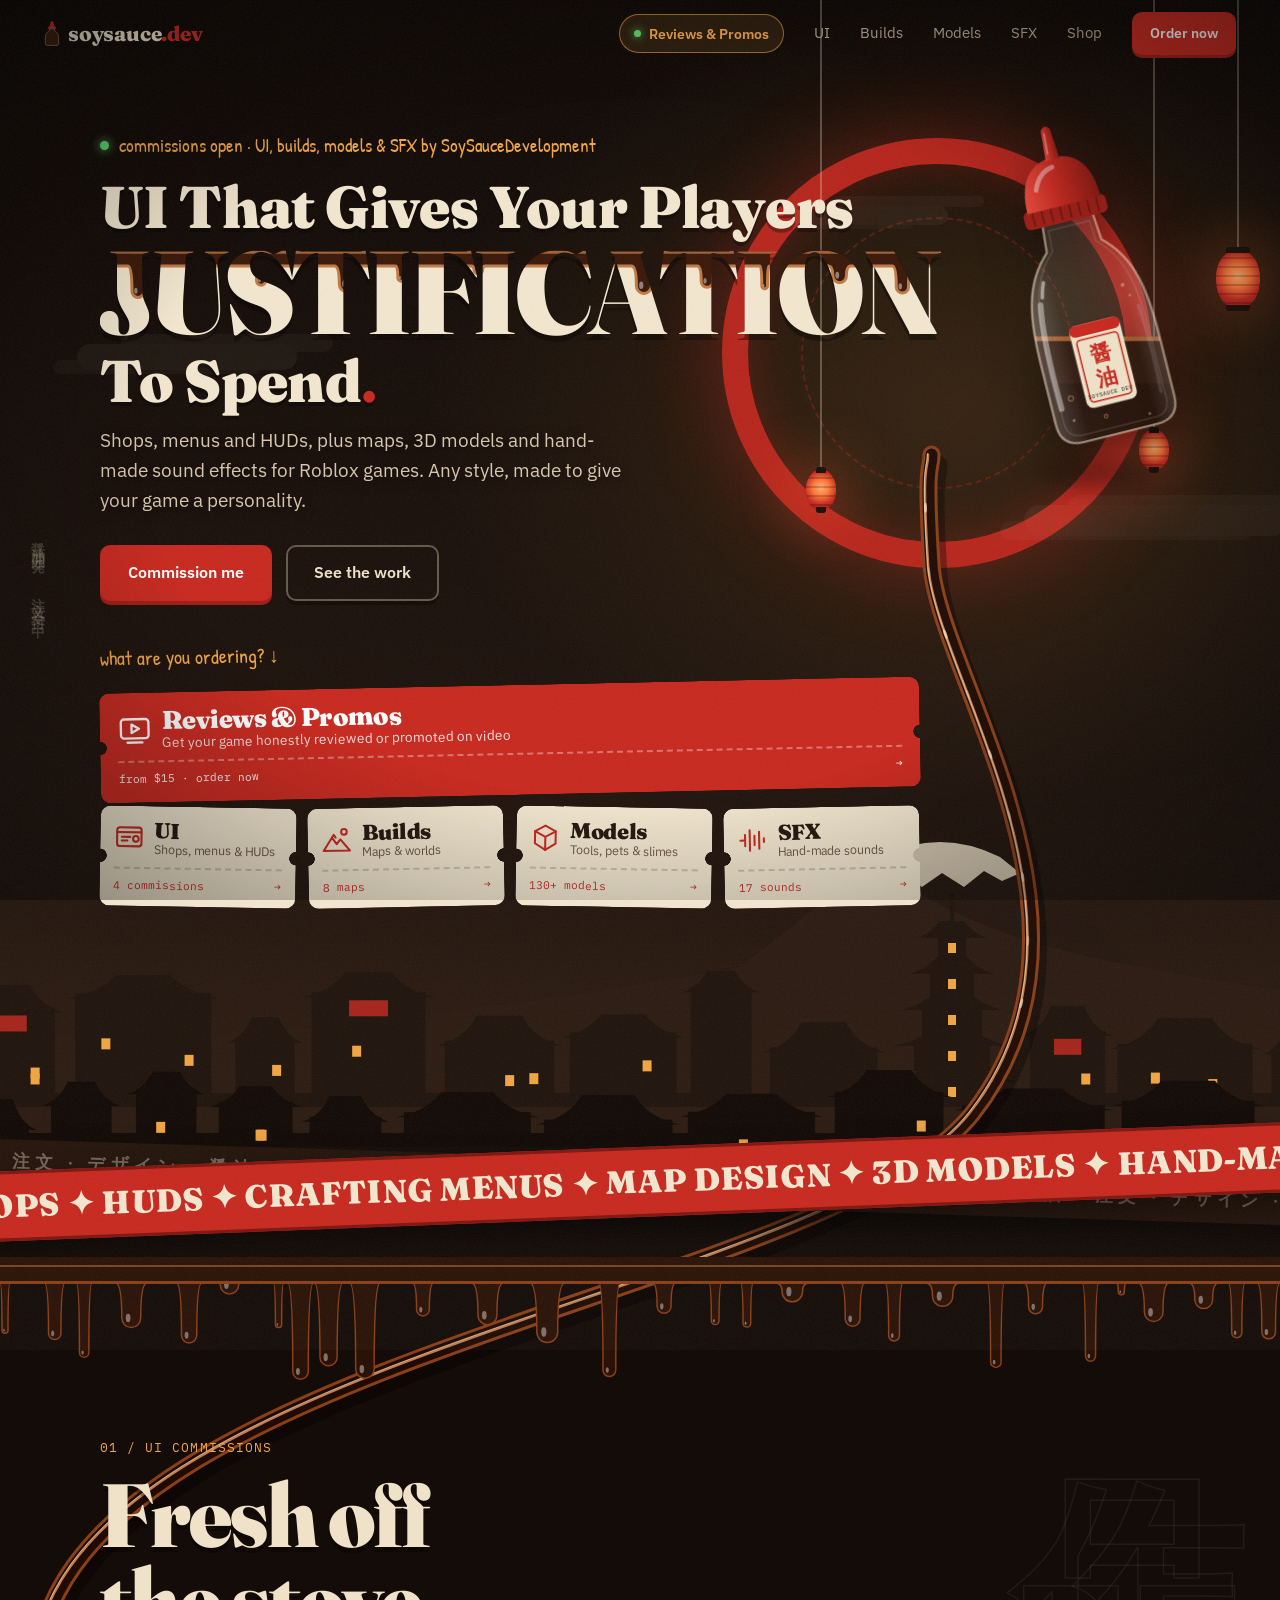
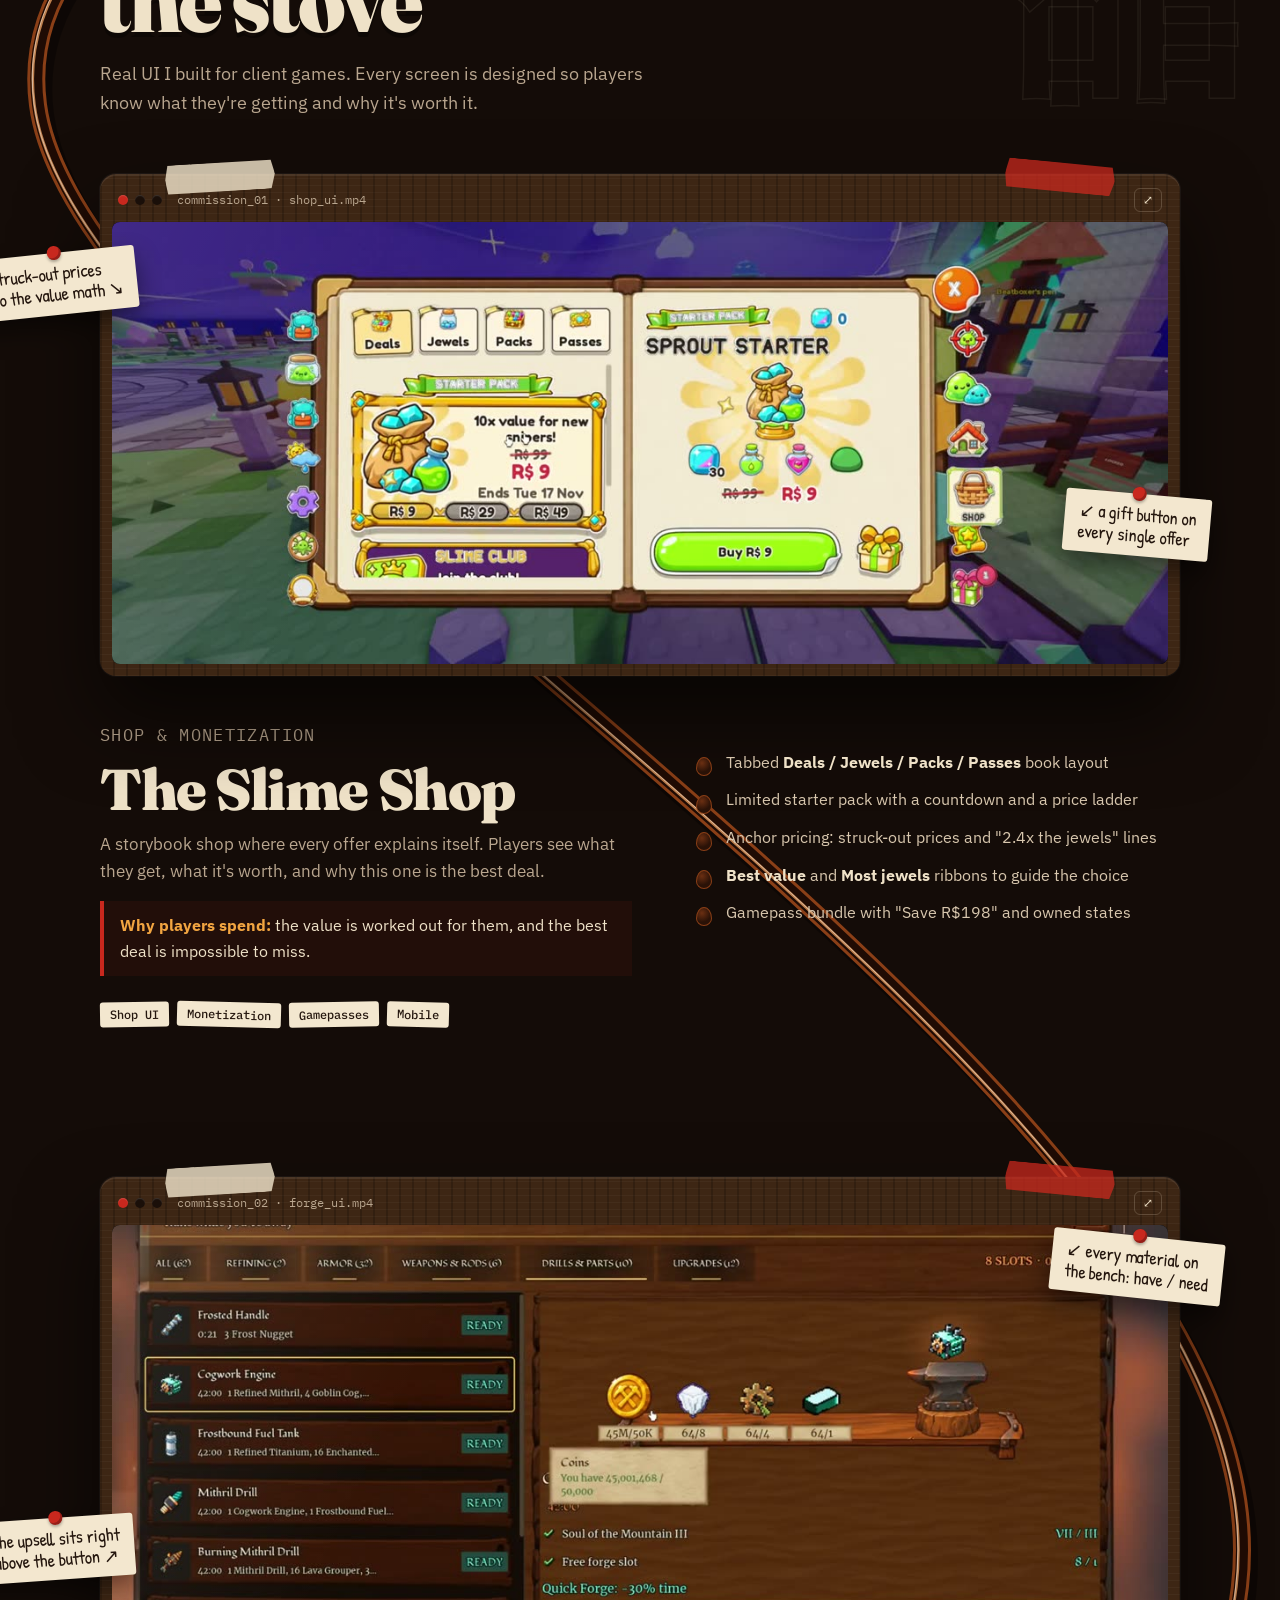
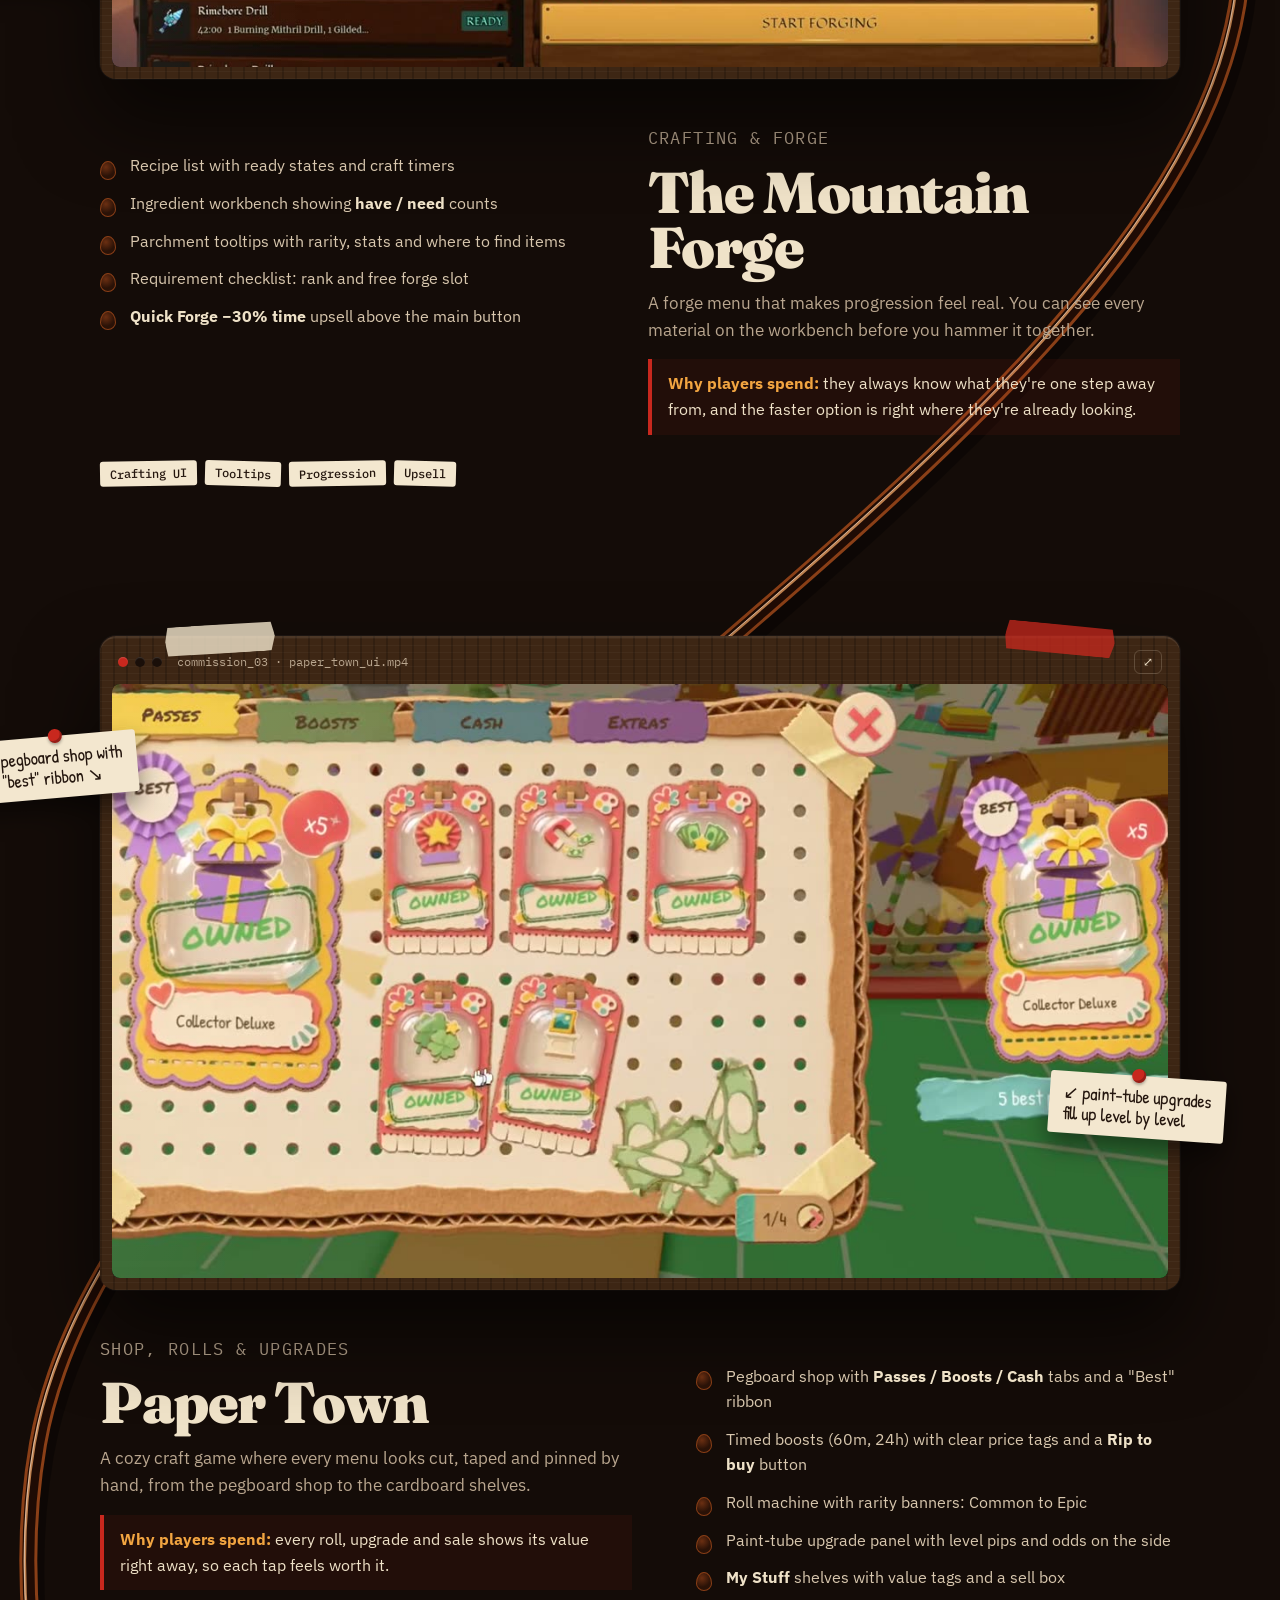
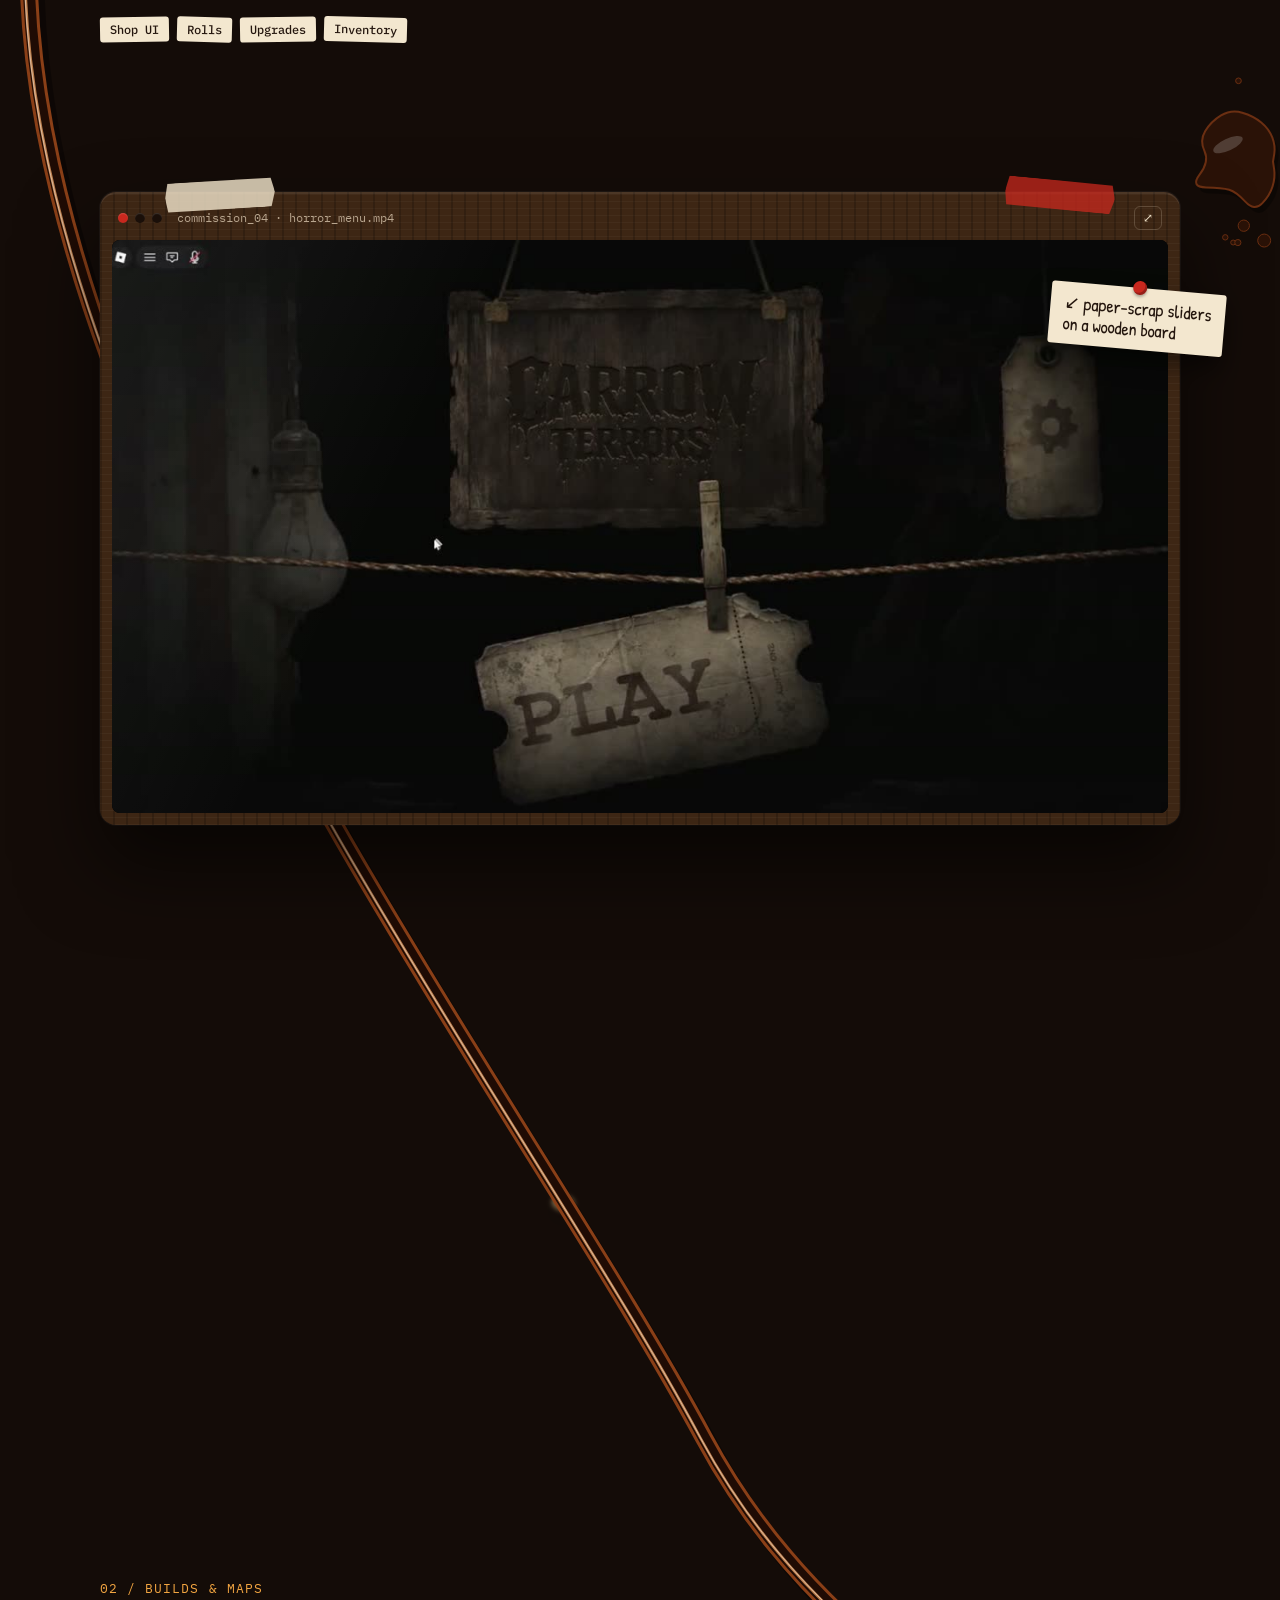
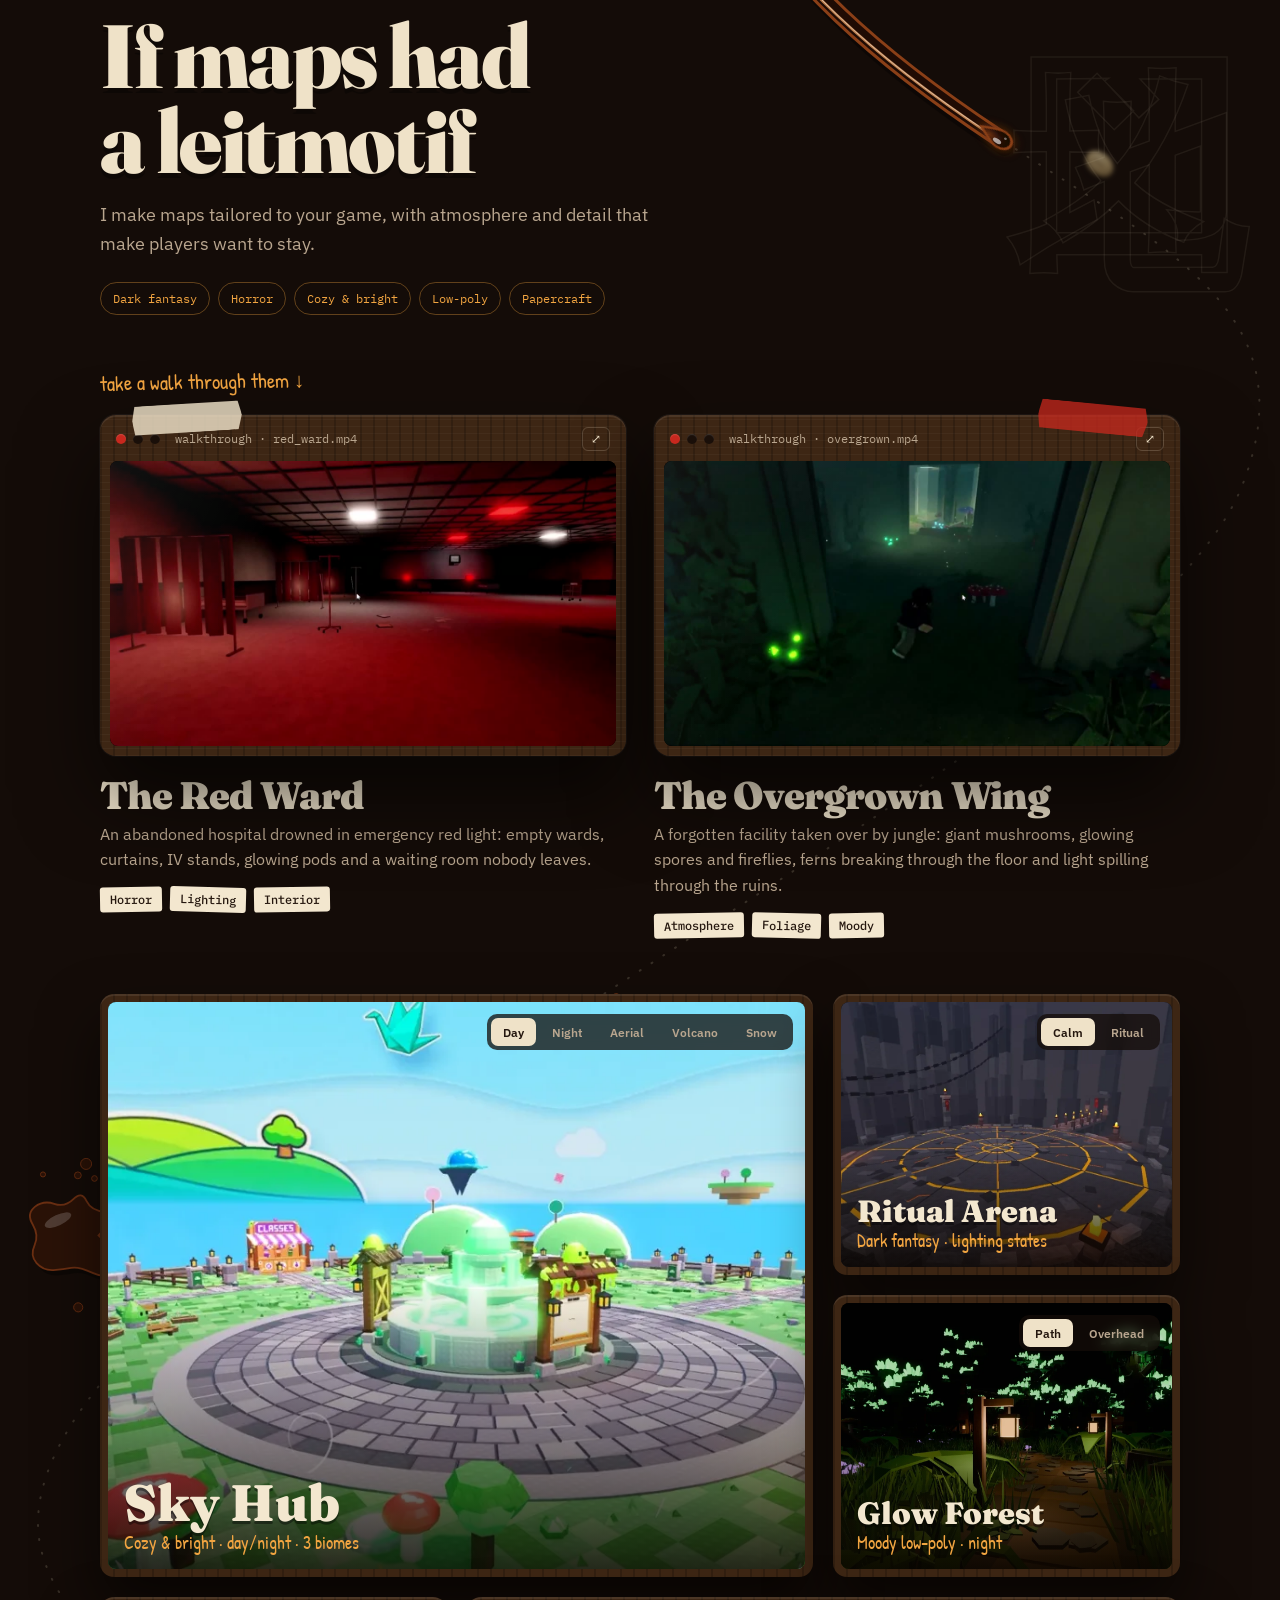
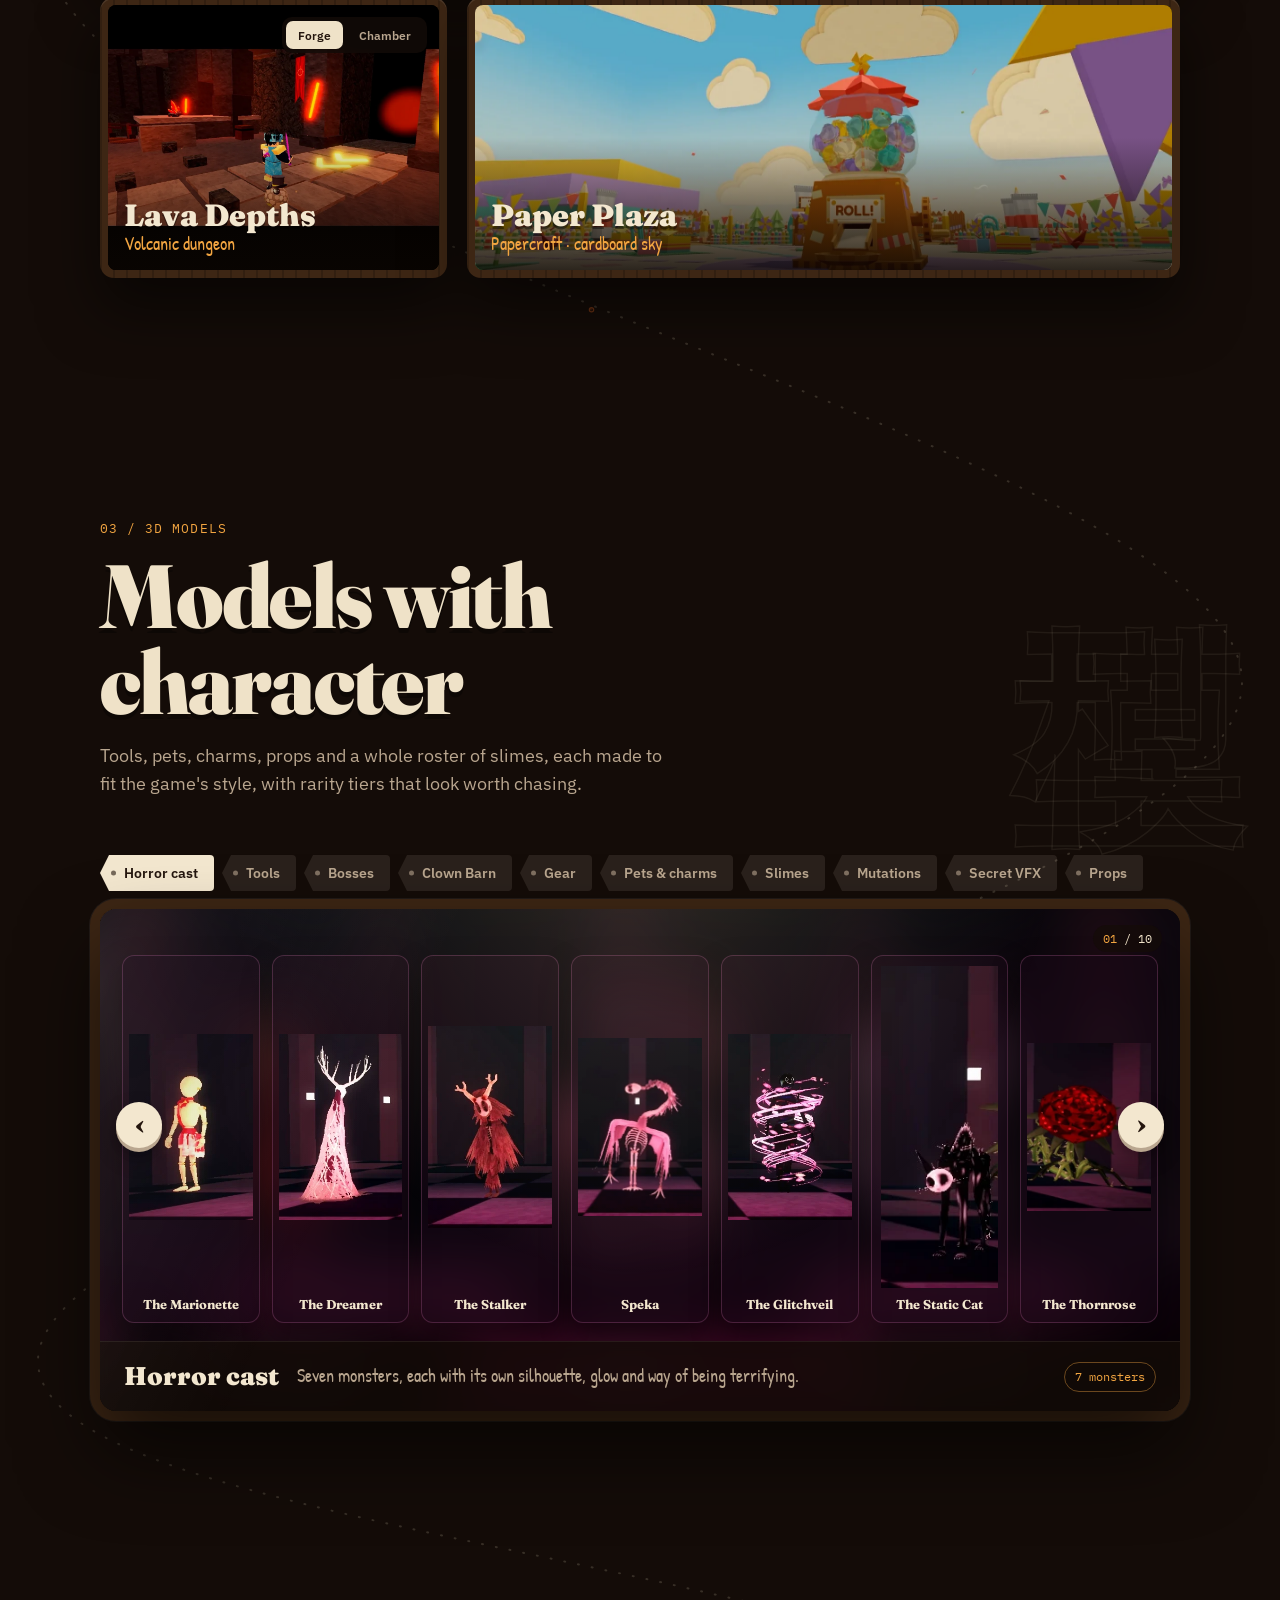
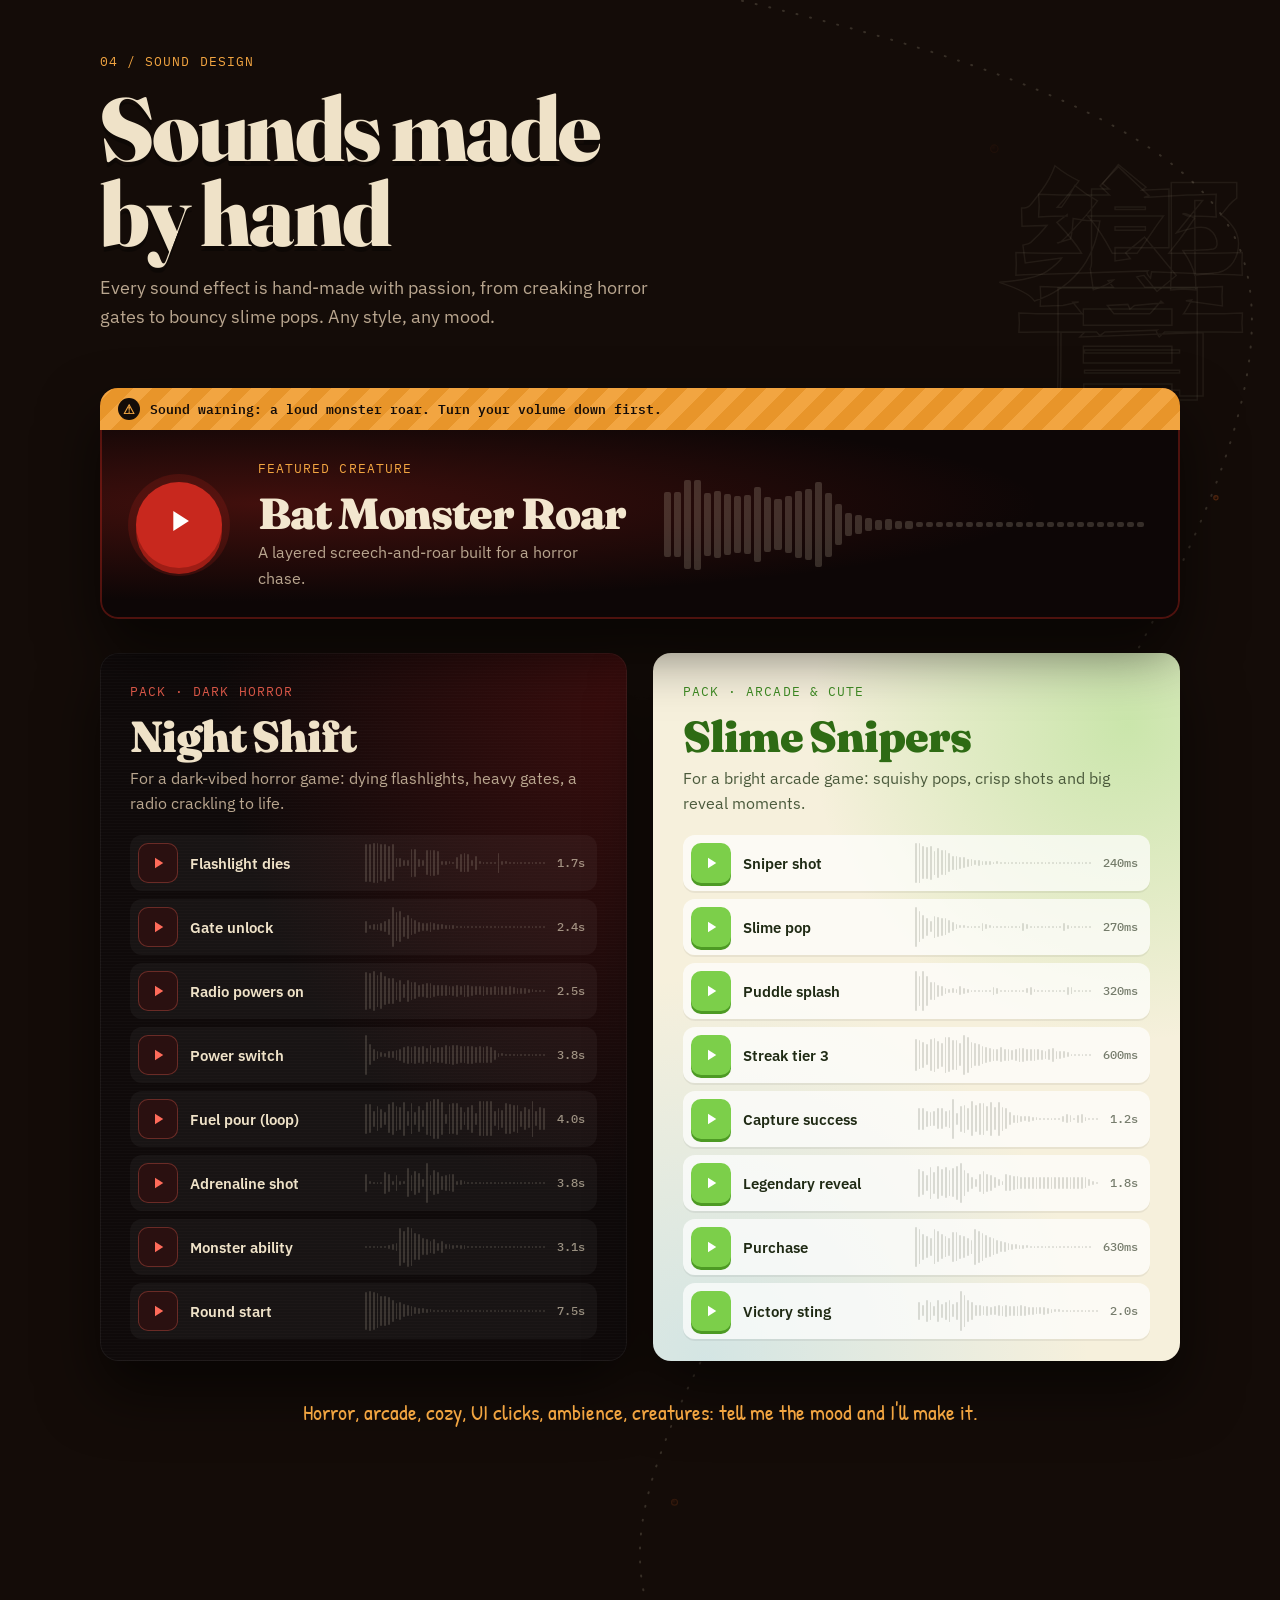
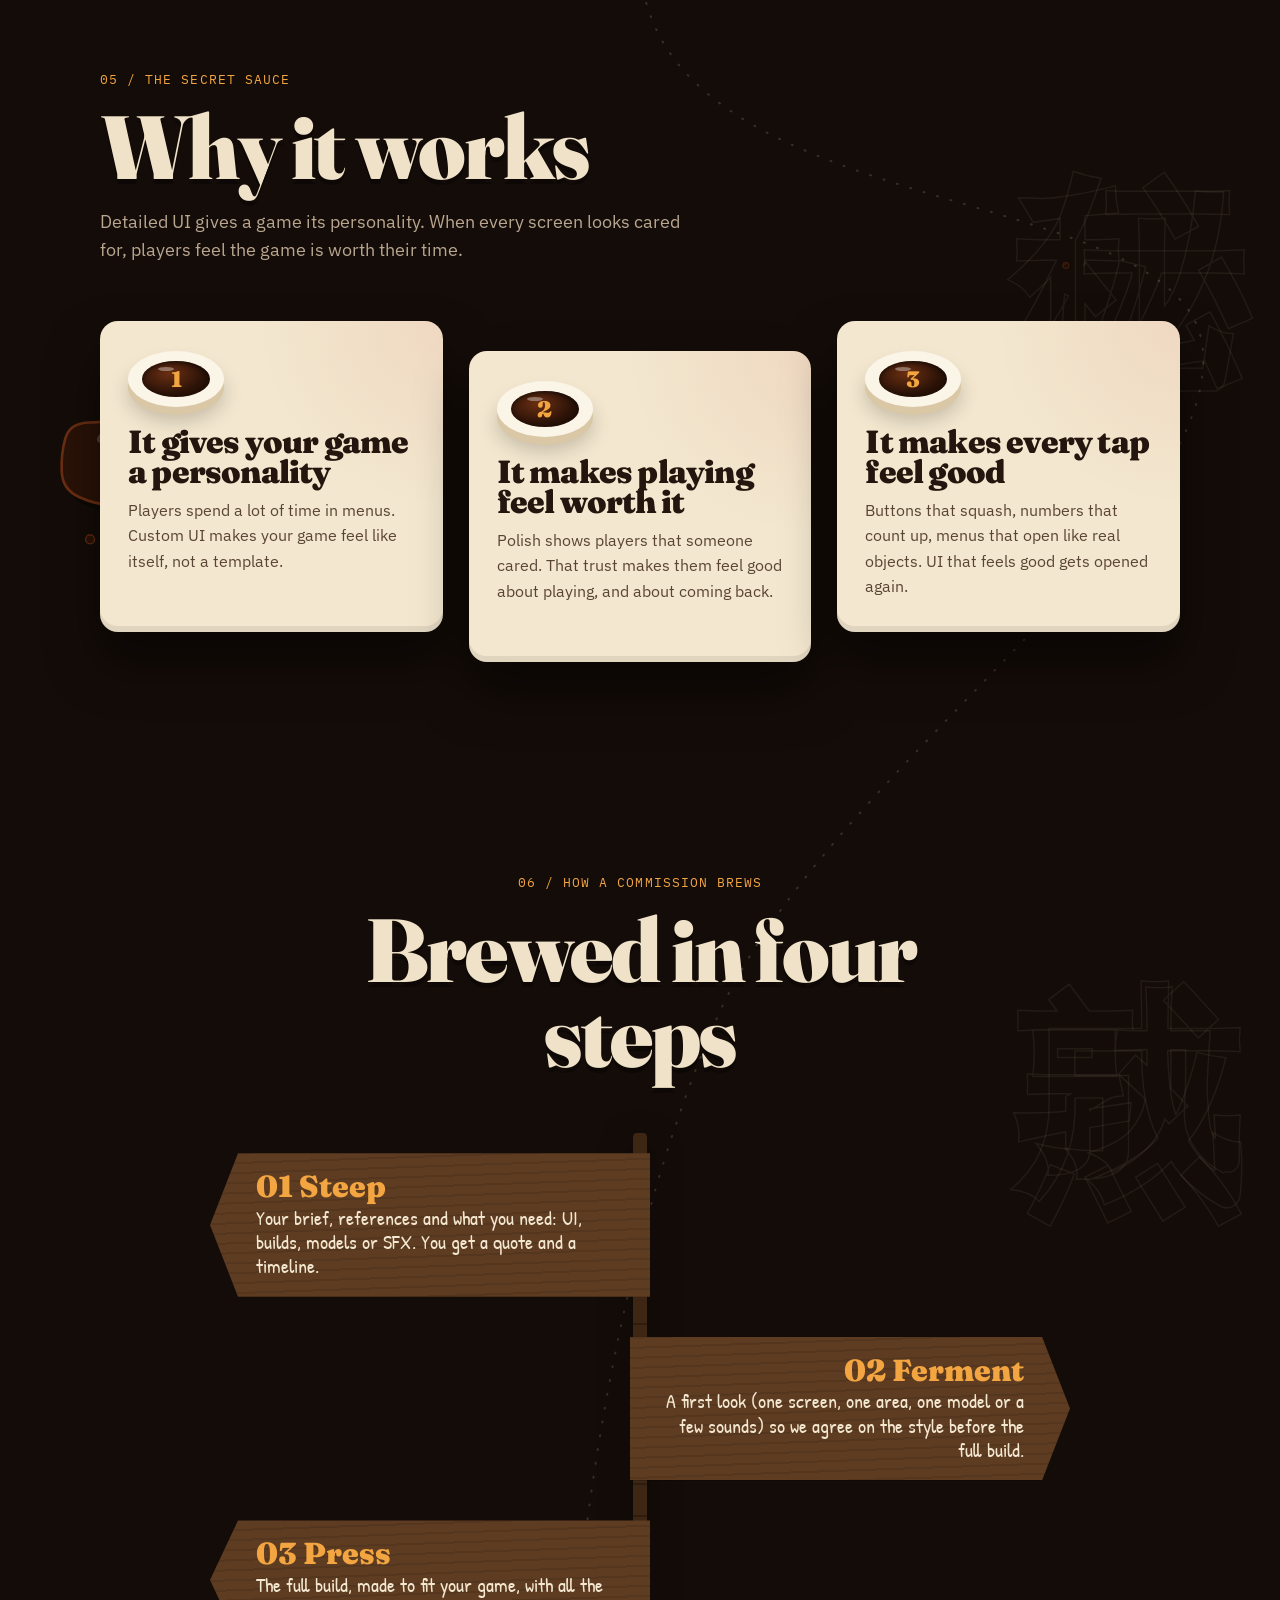
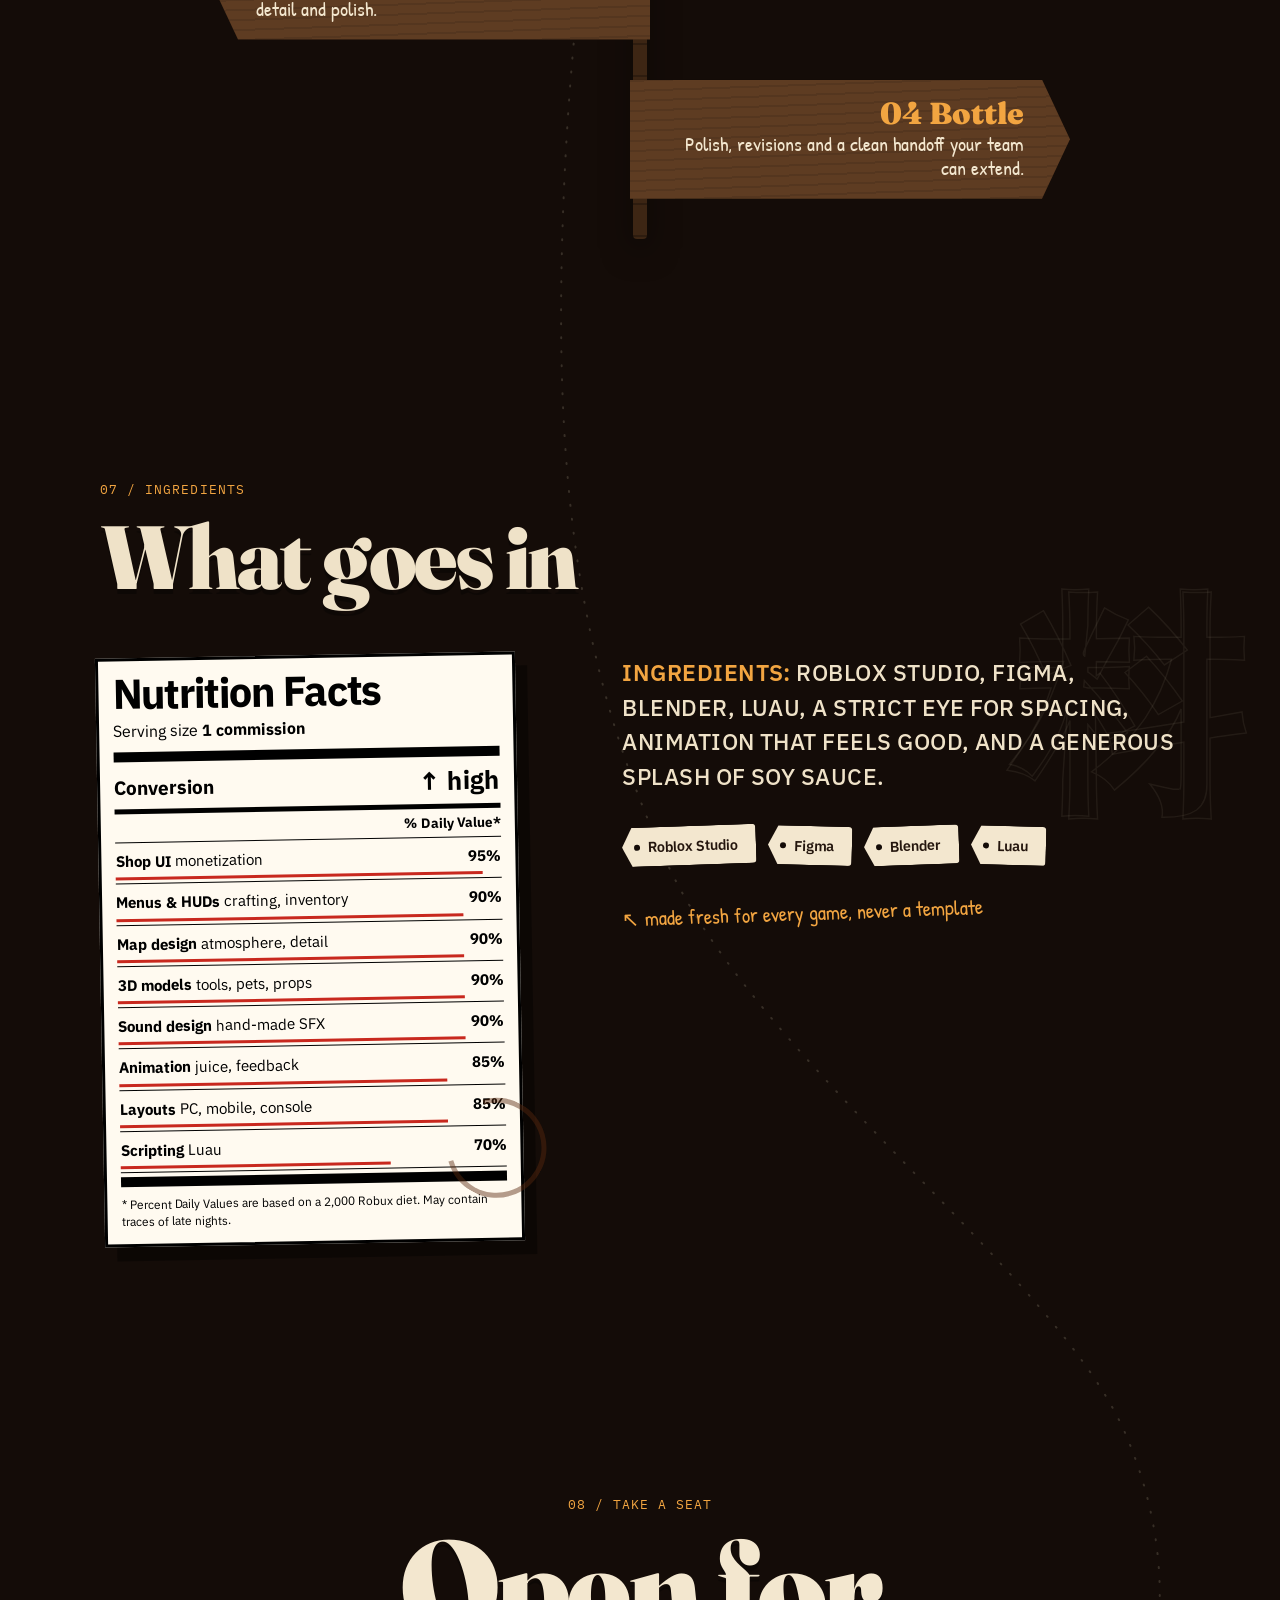
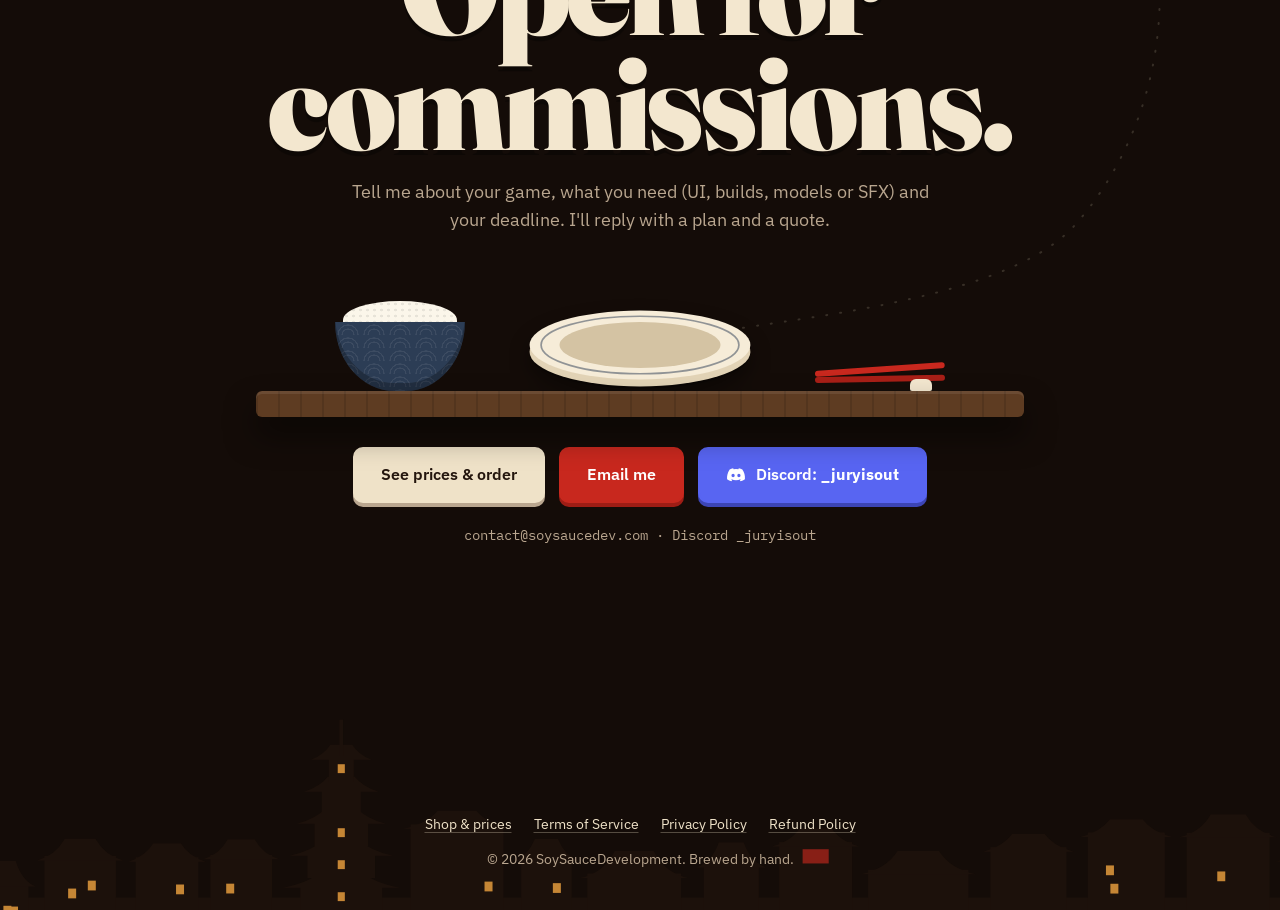
==== index.html @ c5f2b5a3 "Feature Reviews & Promos as the main nav tab and hero ticket Co-Authored-By: Claude Opus 5.5 <norepl" ====
<!doctype html>
<html lang="en">
<head>
  <meta charset="utf-8">
  <meta name="viewport" content="width=device-width, initial-scale=1">
  <title>SoySauceDevelopment | Roblox UI, Builds, Models &amp; SFX</title>
  <meta name="description" content="UI that gives your players justification to spend. Commissioned Roblox UI, map design, 3D models and hand-made SFX by SoySauceDevelopment.">
  <meta property="og:title" content="SoySauceDevelopment | Roblox UI, Builds, Models &amp; SFX">
  <meta property="og:description" content="UI that gives your players justification to spend.">
  <meta property="og:image" content="media/slime-shop.jpg">
  <meta name="theme-color" content="#140c08">
  <link rel="icon" href="data:image/svg+xml,<svg xmlns='http://www.w3.org/2000/svg' viewBox='0 0 100 100'><text y='.9em' font-size='90'>🍶</text></svg>">
  <link rel="preconnect" href="https://fonts.googleapis.com">
  <link rel="preconnect" href="https://fonts.gstatic.com" crossorigin>
  <link href="https://fonts.googleapis.com/css2?family=Fraunces:opsz,wght@9..144,600;9..144,800;9..144,900&family=IBM+Plex+Sans:wght@400;500;600&family=IBM+Plex+Mono:wght@500&family=Patrick+Hand&display=swap" rel="stylesheet">
  <link rel="stylesheet" href="style.css">
</head>
<body>
  <div class="grain" aria-hidden="true"></div>
  <div class="vignette" aria-hidden="true"></div>

  <!-- The soy sauce stream: built from the .pour-pt markers by script.js -->
  <svg id="pour" aria-hidden="true">
    <defs>
      <filter id="tipGlow" x="-200%" y="-200%" width="500%" height="500%">
        <feGaussianBlur stdDeviation="5" result="b"/>
        <feMerge><feMergeNode in="b"/><feMergeNode in="SourceGraphic"/></feMerge>
      </filter>
      <radialGradient id="dropShade" cx="35%" cy="30%" r="75%">
        <stop offset="0" stop-color="#6b2f12"/><stop offset=".5" stop-color="#2a1207"/><stop offset="1" stop-color="#120602"/>
      </radialGradient>
    </defs>
    <path id="track"/>
    <path id="soyShadow" class="soy-line"/>
    <path id="soyEdge" class="soy-line"/>
    <path id="soy" class="soy-line"/>
    <path id="soyHi" class="soy-line"/>
    <path id="soyHi2" class="soy-line"/>
    <g id="glints"></g>
    <g id="drops"></g>
    <g id="tip">
      <path class="drop" d="M0 -16C5 -8 10 -2 10 4a10 10 0 0 1-20 0c0-6 5-12 10-20z"/>
      <ellipse cx="-4" cy="2" rx="2.6" ry="4" class="shine"/>
      <circle cx="3.5" cy="7" r="1.3" class="shine2"/>
    </g>
  </svg>

  <header class="nav">
    <a href="#top" class="logo">
      <svg viewBox="0 0 24 40" aria-hidden="true"><path d="M10 2h4l1 7H9z" fill="#c8281e"/><path d="M6 12c0-3 3-4 6-4s6 1 6 4v1H6z" fill="#c8281e"/><path d="M8 13h8v3c4 2 6 5 6 10v9q0 3-3 3H5q-3 0-3-3v-9c0-5 2-8 6-10z" fill="#3a1a0b" stroke="#efe2c8" stroke-opacity=".5"/></svg>
      <b>soysauce<span>.dev</span></b>
    </a>
    <nav>
      <a href="shop.html#reviews" class="nav-feature"><i aria-hidden="true"></i>Reviews &amp; Promos</a>
      <a href="#work">UI</a>
      <a href="#maps">Builds</a>
      <a href="#models">Models</a>
      <a href="#sfx">SFX</a>
      <a href="shop.html">Shop</a>
      <a href="shop.html" class="btn small">Order now</a>
    </nav>
  </header>

  <main id="top">
    <!-- ============ HERO ============ -->
    <section class="hero">
      <div class="layer sky" aria-hidden="true"></div>
      <div class="layer sun" data-speed="0.55" data-mouse="10" aria-hidden="true"><i></i></div>
      <div class="layer clouds" data-speed="0.48" data-mouse="16" aria-hidden="true"><span style="--x:6%;--y:30%;--s:1"></span><span style="--x:62%;--y:18%;--s:.7"></span><span style="--x:80%;--y:44%;--s:1.2"></span></div>
      <svg class="layer fuji" data-speed="0.42" data-mouse="22" viewBox="0 0 1440 400" preserveAspectRatio="xMidYMax slice" aria-hidden="true">
        <g transform="translate(300 50)">
          <path d="M-500 400V300h500c200-20 360-40 520-70l140-110q60-30 120 0l140 110c160 30 320 50 520 60v110z" fill="#2b1b12"/>
          <path d="M720 104l60 16 140 110c-90-16-170-40-230-80z" fill="#000" opacity=".18"/>
          <path d="M640 136l20-16q60-30 120 0l20 16-18 8-18-10-20 16-22-14-20 14-18-12-20 10z" fill="#efe2c8" opacity=".85"/>
        </g>
      </svg>
      <div class="layer mist" data-speed="0.36" aria-hidden="true"></div>
      <svg class="layer town far" data-speed="0.3" data-mouse="30" preserveAspectRatio="xMidYMax slice" aria-hidden="true"></svg>
      <svg class="layer town near" data-speed="0.16" data-mouse="44" preserveAspectRatio="xMidYMax slice" aria-hidden="true"></svg>
      <div class="lanterns" data-speed="0.08" data-mouse="60" aria-hidden="true">
        <span class="lantern" style="--x:95%;--len:250px;--d:0s"></span>
        <span class="lantern sm" style="--x:63%;--len:470px;--d:-1.3s"></span>
        <span class="lantern sm" style="--x:89%;--len:430px;--d:-2.1s"></span>
      </div>
      <div class="embers" aria-hidden="true"></div>
      <p class="vert" aria-hidden="true">醤油開発 · 注文受付中</p>

      <div class="hero-copy">
        <p class="hand eyebrow"><i></i> commissions open · UI, builds, models &amp; SFX by SoySauceDevelopment</p>
        <h1>
          <span class="l1">UI That Gives Your Players</span>
          <span class="l2" id="coat">JUSTIFICATION</span>
          <span class="l3">To Spend<b class="dot">.</b></span>
        </h1>
        <p class="lead">Shops, menus and HUDs, plus maps, 3D models and hand-made sound effects for Roblox games. Any style, made to give your game a personality.</p>
        <div class="cta">
          <a class="btn red" href="#contact">Commission me</a>
          <a class="btn ghost" href="#work">See the work</a>
        </div>
        <nav class="order" aria-label="Jump to my work">
          <p class="hand order-title">what are you ordering? ↓</p>
          <div class="order-grid">
            <a href="shop.html#reviews" class="ticket featured">
              <svg viewBox="0 0 32 32" aria-hidden="true"><rect x="3" y="6" width="26" height="18" rx="3"/><path d="M13 11v8l7-4z"/><path d="M9 28h14"/></svg>
              <b>Reviews &amp; Promos</b><span>Get your game honestly reviewed or promoted on video</span><em class="mono">from $15 · order now</em>
            </a>
            <a href="#work" class="ticket">
              <svg viewBox="0 0 32 32" aria-hidden="true"><rect x="3" y="5" width="26" height="20" rx="3"/><path d="M3 10h26M8 15h9M8 19h6"/><circle cx="23" cy="17" r="3"/></svg>
              <b>UI</b><span>Shops, menus &amp; HUDs</span><em class="mono">4 commissions</em>
            </a>
            <a href="#maps" class="ticket">
              <svg viewBox="0 0 32 32" aria-hidden="true"><path d="M2 27l9-14 5 7 4-5 10 12z"/><path d="M11 13l2-3 2 3"/><circle cx="24" cy="7" r="3"/></svg>
              <b>Builds</b><span>Maps &amp; worlds</span><em class="mono">8 maps</em>
            </a>
            <a href="#models" class="ticket">
              <svg viewBox="0 0 32 32" aria-hidden="true"><path d="M16 3l11 6v13l-11 7-11-7V9z"/><path d="M5 9l11 6 11-6M16 15v14"/></svg>
              <b>Models</b><span>Tools, pets &amp; slimes</span><em class="mono">130+ models</em>
            </a>
            <a href="#sfx" class="ticket">
              <svg viewBox="0 0 32 32" aria-hidden="true"><path d="M3 16h3M8 10v12M13 5v22M18 11v10M23 7v18M28 14v4"/></svg>
              <b>SFX</b><span>Hand-made sounds</span><em class="mono">17 sounds</em>
            </a>
          </div>
        </nav>
      </div>

      <div class="bottle-wrap" aria-hidden="true">
        <div class="bottle-shadow"></div>
        <svg id="bottle" viewBox="0 0 120 280">
          <defs>
            <clipPath id="bodyClip">
              <path d="M38 84h44l2 24c24 22 28 52 28 92v52q0 20-20 20H28q-20 0-20-20v-52c0-40 4-70 28-92z"/>
            </clipPath>
            <linearGradient id="glass" x1="0" x2="1">
              <stop offset="0" stop-color="#fff" stop-opacity=".22"/><stop offset=".25" stop-color="#fff" stop-opacity=".04"/>
              <stop offset=".8" stop-color="#fff" stop-opacity=".02"/><stop offset="1" stop-color="#fff" stop-opacity=".16"/>
            </linearGradient>
            <linearGradient id="capShade" x1="0" x2="1">
              <stop offset="0" stop-color="#e8483a"/><stop offset=".45" stop-color="#c8281e"/><stop offset="1" stop-color="#8a1810"/>
            </linearGradient>
          </defs>
          <path d="M38 84h44l2 24c24 22 28 52 28 92v52q0 20-20 20H28q-20 0-20-20v-52c0-40 4-70 28-92z" fill="rgba(255,236,210,.08)"/>
          <g clip-path="url(#bodyClip)">
            <g id="liquid">
              <rect id="liqBody" x="-300" y="150" width="720" height="720" fill="#2a1207"/>
              <rect id="liqDeep" x="-300" y="190" width="720" height="720" fill="#160801" opacity=".55"/>
              <rect id="surface" x="-300" y="150" width="720" height="4" fill="#b0642e" opacity=".85"/>
              <g id="bubbles" fill="none" stroke="#d08a52" stroke-opacity=".55">
                <circle cx="40" cy="240" r="2.2"/><circle cx="70" cy="255" r="1.5"/><circle cx="58" cy="225" r="1.2"/><circle cx="84" cy="236" r="1.8"/>
              </g>
            </g>
          </g>
          <path d="M38 84h44l2 24c24 22 28 52 28 92v52q0 20-20 20H28q-20 0-20-20v-52c0-40 4-70 28-92z" fill="url(#glass)"/>
          <path d="M38 84h44l2 24c24 22 28 52 28 92v52q0 20-20 20H28q-20 0-20-20v-52c0-40 4-70 28-92z" fill="none" stroke="rgba(255,236,210,.5)" stroke-width="2"/>
          <path d="M42 90h36l1 18c22 20 26 50 26 90v54q0 14-14 14H29q-14 0-14-14v-54c0-40 4-70 26-90z" fill="none" stroke="rgba(255,236,210,.12)" stroke-width="1.5"/>
          <path d="M20 150c-4 20-5 50-4 90" stroke="#fff" stroke-opacity=".4" stroke-width="5" stroke-linecap="round" fill="none"/>
          <path d="M27 132c-2 4-3 8-4 12" stroke="#fff" stroke-opacity=".5" stroke-width="3" stroke-linecap="round" fill="none"/>
          <path d="M101 170c2 22 2 50 1 76" stroke="#fff" stroke-opacity=".12" stroke-width="3" stroke-linecap="round" fill="none"/>
          <g fill="#fff" opacity=".35"><circle cx="92" cy="150" r="1.6"/><circle cx="96" cy="160" r="1"/><circle cx="24" cy="252" r="1.3"/><circle cx="88" cy="262" r="1.1"/></g>
          <rect x="38" y="174" width="44" height="72" rx="6" fill="#efe2c8"/>
          <rect x="38" y="174" width="44" height="10" rx="5" fill="#c8281e"/>
          <rect x="42" y="187" width="36" height="54" rx="3" fill="none" stroke="#c8281e" stroke-width="1.3"/>
          <text x="60" y="208" text-anchor="middle" font-size="18" fill="#c8281e" font-family="serif" font-weight="700">醤</text>
          <text x="60" y="229" text-anchor="middle" font-size="18" fill="#c8281e" font-family="serif" font-weight="700">油</text>
          <text x="60" y="238" text-anchor="middle" font-size="4.6" fill="#24160e" font-family="monospace" letter-spacing=".5">SOYSAUCE DEV</text>
          <rect x="24" y="70" width="72" height="16" rx="5" fill="#9e1d15"/>
          <g stroke="#6e130d" stroke-width="1.4"><path d="M32 72v12M40 72v12M48 72v12M56 72v12M64 72v12M72 72v12M80 72v12M88 72v12"/></g>
          <path d="M28 72c0-28 12-42 32-42s32 14 32 42z" fill="url(#capShade)"/>
          <path d="M40 54c4-10 10-15 18-16" stroke="#fff" stroke-opacity=".4" stroke-width="4" stroke-linecap="round" fill="none"/>
          <path d="M54 32l2-26q4-6 8 0l2 26z" fill="url(#capShade)"/>
          <path d="M57 26l1-17" stroke="#fff" stroke-opacity=".35" stroke-width="1.6" stroke-linecap="round"/>
          <circle id="nozzle" cx="60" cy="3" r="1" fill="none"/>
        </svg>
      </div>

      <i class="pour-pt" style="left:76%;top:97%"></i>
    </section>

    <!-- ============ MARQUEE ============ -->
    <div class="ribbons" aria-hidden="true">
      <div class="ribbon back"><div class="track"><span>醤油 · 注文 · デザイン · 醤油 · 注文 · デザイン · 醤油 · 注文 · デザイン · 醤油 · 注文 · デザイン · </span><span>醤油 · 注文 · デザイン · 醤油 · 注文 · デザイン · 醤油 · 注文 · デザイン · 醤油 · 注文 · デザイン · </span></div></div>
      <div class="ribbon front"><div class="track"><span>SHOPS ✦ HUDS ✦ CRAFTING MENUS ✦ MAP DESIGN ✦ 3D MODELS ✦ HAND-MADE SFX ✦ HORROR ✦ COZY ✦ ARCADE ✦ </span><span>SHOPS ✦ HUDS ✦ CRAFTING MENUS ✦ MAP DESIGN ✦ 3D MODELS ✦ HAND-MADE SFX ✦ HORROR ✦ COZY ✦ ARCADE ✦ </span></div></div>
    </div>

    <!-- ============ WORK ============ -->
    <section id="work" class="work">
      <svg class="drip-band" data-seed="11" aria-hidden="true"></svg>
      <div class="decor" aria-hidden="true">
        <span class="bean" data-depth=".35" style="left:6%;top:14%;--s:1.4;--r:30deg"></span>
        <span class="bean far" data-depth=".15" style="left:90%;top:22%;--s:.8;--r:-20deg"></span>
        <span class="splat" data-depth=".25" data-seed="3" style="left:92%;top:58%;--s:1"></span>
        <span class="bean near" data-depth=".6" style="left:2%;top:66%;--s:2.2;--r:70deg"></span>
        <span class="bean far" data-depth=".12" style="left:48%;top:88%;--s:.7;--r:10deg"></span>
      </div>
      <span class="kanji" aria-hidden="true">作品</span>
      <div class="wrap">
        <header class="sec-head">
          <p class="mono label">01 / UI commissions</p>
          <h2>Fresh off<br>the stove</h2>
          <p class="lead">Real UI I built for client games. Every screen is designed so players know what they're getting and why it's worth it.</p>
        </header>

        <article class="case">
          <div class="frame" data-video>
            <div class="frame-bar"><i></i><i></i><i></i><span class="mono">commission_01 · shop_ui.mp4</span><button class="expand" aria-label="Open video larger">⤢</button></div>
            <div class="screen"><video muted loop playsinline preload="none" poster="media/slime-shop.jpg"><source src="media/slime-shop.mp4" type="video/mp4"></video><span class="live mono">● playing</span></div>
            <span class="tape t-l"></span><span class="tape t-r"></span>
            <p class="callout hand" style="--x:-4%;--y:22%;--r:-6deg">struck-out prices<br>do the value math ↘</p>
            <p class="callout hand right" style="--x:96%;--y:70%;--r:5deg">↙ a gift button on<br>every single offer</p>
          </div>
          <div class="case-info">
            <div class="case-title">
              <p class="mono label">Shop &amp; monetization</p>
              <h3>The Slime Shop</h3>
              <p>A storybook shop where every offer explains itself. Players see what they get, what it's worth, and why this one is the best deal.</p>
              <p class="why"><b>Why players spend:</b> the value is worked out for them, and the best deal is impossible to miss.</p>
            </div>
            <ul class="built">
              <li>Tabbed <b>Deals / Jewels / Packs / Passes</b> book layout</li>
              <li>Limited starter pack with a countdown and a price ladder</li>
              <li>Anchor pricing: struck-out prices and "2.4x the jewels" lines</li>
              <li><b>Best value</b> and <b>Most jewels</b> ribbons to guide the choice</li>
              <li>Gamepass bundle with "Save R$198" and owned states</li>
            </ul>
          </div>
          <ul class="tags"><li>Shop UI</li><li>Monetization</li><li>Gamepasses</li><li>Mobile</li></ul>
        </article>

        <article class="case flip">
          <div class="frame" data-video>
            <div class="frame-bar"><i></i><i></i><i></i><span class="mono">commission_02 · forge_ui.mp4</span><button class="expand" aria-label="Open video larger">⤢</button></div>
            <div class="screen"><video muted loop playsinline preload="none" poster="media/forge-ui.jpg"><source src="media/forge-ui.mp4" type="video/mp4"></video><span class="live mono">● playing</span></div>
            <span class="tape t-l"></span><span class="tape t-r"></span>
            <p class="callout hand right" style="--x:96%;--y:18%;--r:6deg">↙ every material on<br>the bench: have / need</p>
            <p class="callout hand" style="--x:-4%;--y:74%;--r:-4deg">the upsell sits right<br>above the button ↗</p>
          </div>
          <div class="case-info">
            <div class="case-title">
              <p class="mono label">Crafting &amp; forge</p>
              <h3>The Mountain Forge</h3>
              <p>A forge menu that makes progression feel real. You can see every material on the workbench before you hammer it together.</p>
              <p class="why"><b>Why players spend:</b> they always know what they're one step away from, and the faster option is right where they're already looking.</p>
            </div>
            <ul class="built">
              <li>Recipe list with ready states and craft timers</li>
              <li>Ingredient workbench showing <b>have / need</b> counts</li>
              <li>Parchment tooltips with rarity, stats and where to find items</li>
              <li>Requirement checklist: rank and free forge slot</li>
              <li><b>Quick Forge −30% time</b> upsell above the main button</li>
            </ul>
          </div>
          <ul class="tags"><li>Crafting UI</li><li>Tooltips</li><li>Progression</li><li>Upsell</li></ul>
        </article>

        <article class="case">
          <div class="frame" data-video>
            <div class="frame-bar"><i></i><i></i><i></i><span class="mono">commission_03 · paper_town_ui.mp4</span><button class="expand" aria-label="Open video larger">⤢</button></div>
            <div class="screen wide16"><video muted loop playsinline preload="none" poster="media/papercraft-ui.jpg"><source src="media/papercraft-ui.mp4" type="video/mp4"></video><span class="live mono">● playing</span></div>
            <span class="tape t-l"></span><span class="tape t-r"></span>
            <p class="callout hand" style="--x:-4%;--y:20%;--r:-5deg">a pegboard shop with<br>a "best" ribbon ↘</p>
            <p class="callout hand right" style="--x:96%;--y:72%;--r:4deg">↙ paint-tube upgrades<br>fill up level by level</p>
          </div>
          <div class="case-info">
            <div class="case-title">
              <p class="mono label">Shop, rolls &amp; upgrades</p>
              <h3>Paper Town</h3>
              <p>A cozy craft game where every menu looks cut, taped and pinned by hand, from the pegboard shop to the cardboard shelves.</p>
              <p class="why"><b>Why players spend:</b> every roll, upgrade and sale shows its value right away, so each tap feels worth it.</p>
            </div>
            <ul class="built">
              <li>Pegboard shop with <b>Passes / Boosts / Cash</b> tabs and a "Best" ribbon</li>
              <li>Timed boosts (60m, 24h) with clear price tags and a <b>Rip to buy</b> button</li>
              <li>Roll machine with rarity banners: Common to Epic</li>
              <li>Paint-tube upgrade panel with level pips and odds on the side</li>
              <li><b>My Stuff</b> shelves with value tags and a sell box</li>
            </ul>
          </div>
          <ul class="tags"><li>Shop UI</li><li>Rolls</li><li>Upgrades</li><li>Inventory</li></ul>
        </article>

        <article class="case flip">
          <div class="frame" data-video>
            <div class="frame-bar"><i></i><i></i><i></i><span class="mono">commission_04 · horror_menu.mp4</span><button class="expand" aria-label="Open video larger">⤢</button></div>
            <div class="screen menu-crop"><video muted loop playsinline preload="none" poster="media/horror-menu.jpg"><source src="media/horror-menu.mp4" type="video/mp4"></video><span class="live mono">● playing</span></div>
            <span class="tape t-l"></span><span class="tape t-r"></span>
            <p class="callout hand right" style="--x:96%;--y:20%;--r:5deg">↙ paper-scrap sliders<br>on a wooden board</p>
            <p class="callout hand" style="--x:-4%;--y:72%;--r:-5deg">PLAY rips in half<br>when you press it ↗</p>
          </div>
          <div class="case-info">
            <div class="case-title">
              <p class="mono label">Main menu &amp; settings</p>
              <h3>The Clothesline Menu</h3>
              <p>A dark horror title screen where every button is a scrap of paper pegged to a clothesline, from the signs dropping in to the PLAY ticket tearing apart.</p>
              <p class="why"><b>Why it works:</b> the menu sets the mood before the game even starts, so players walk in already on edge.</p>
            </div>
            <ul class="built">
              <li>Signs <b>drop in on a clothesline</b> as the menu opens</li>
              <li>A torn-paper <b>PLAY ticket that rips</b> when pressed</li>
              <li>Wooden-board settings with paper-scrap sliders: Chaos, Music, Sound</li>
              <li>A <b>Calm</b> toggle for players who want less intensity</li>
              <li>Smooth slides between the menu and settings</li>
            </ul>
          </div>
          <ul class="tags"><li>Main menu</li><li>Settings</li><li>Horror</li><li>Animation</li></ul>
        </article>
      </div>
      <i class="pour-pt" style="left:3%;top:9%"></i>
      <i class="pour-pt" style="left:97%;top:38%"></i>
      <i class="pour-pt" style="left:3%;top:68%"></i>
      <i class="pour-pt" style="left:55%;top:100%"></i>
    </section>

    <!-- ============ MAPS ============ -->
    <section id="maps" class="maps">
      <div class="decor" aria-hidden="true">
        <span class="bean far" data-depth=".15" style="left:94%;top:8%;--s:.9;--r:40deg"></span>
        <span class="splat" data-depth=".28" data-seed="5" style="left:1%;top:46%;--s:.9"></span>
      </div>
      <span class="kanji" aria-hidden="true">地図</span>
      <div class="wrap">
        <header class="sec-head">
          <p class="mono label">02 / builds &amp; maps</p>
          <h2>If maps had<br>a leitmotif</h2>
          <p class="lead">I make maps tailored to your game, with atmosphere and detail that make players want to stay.</p>
          <ul class="styles mono"><li>Dark fantasy</li><li>Horror</li><li>Cozy &amp; bright</li><li>Low-poly</li><li>Papercraft</li></ul>
        </header>

        <p class="hand walk-title">take a walk through them ↓</p>
        <div class="walks">
          <article class="walk">
            <div class="frame" data-video>
              <div class="frame-bar"><i></i><i></i><i></i><span class="mono">walkthrough · red_ward.mp4</span><button class="expand" aria-label="Open video larger">⤢</button></div>
              <div class="screen wide16"><video muted loop playsinline preload="none" poster="media/maps/red-ward.jpg"><source src="media/maps/red-ward.mp4" type="video/mp4"></video><span class="live mono">● playing</span></div>
              <span class="tape t-l"></span>
            </div>
            <div class="walk-info">
              <h3>The Red Ward</h3>
              <p>An abandoned hospital drowned in emergency red light: empty wards, curtains, IV stands, glowing pods and a waiting room nobody leaves.</p>
              <ul class="tags"><li>Horror</li><li>Lighting</li><li>Interior</li></ul>
            </div>
          </article>
          <article class="walk">
            <div class="frame" data-video>
              <div class="frame-bar"><i></i><i></i><i></i><span class="mono">walkthrough · overgrown.mp4</span><button class="expand" aria-label="Open video larger">⤢</button></div>
              <div class="screen wide16"><video muted loop playsinline preload="none" poster="media/maps/overgrown.jpg"><source src="media/maps/overgrown.mp4" type="video/mp4"></video><span class="live mono">● playing</span></div>
              <span class="tape t-r"></span>
            </div>
            <div class="walk-info">
              <h3>The Overgrown Wing</h3>
              <p>A forgotten facility taken over by jungle: giant mushrooms, glowing spores and fireflies, ferns breaking through the floor and light spilling through the ruins.</p>
              <ul class="tags"><li>Atmosphere</li><li>Foliage</li><li>Moody</li></ul>
            </div>
          </article>
        </div>

        <div class="bento">
          <figure class="map big" data-map>
            <div class="shots">
              <img src="media/maps/sky-hub-day.webp" alt="Floating sky hub in daytime, a fountain plaza with fences and lanterns" class="on" loading="lazy">
              <img src="media/maps/sky-hub-night.webp" alt="The same sky hub at night, lit by glowing lanterns" loading="lazy">
              <img src="media/maps/sky-hub-aerial.webp" alt="Aerial view of the round sky hub island among clouds" loading="lazy">
              <img src="media/maps/sky-hub-volcano.webp" alt="The sky hub as a volcanic biome, with lava paths and an erupting volcano" loading="lazy">
              <img src="media/maps/sky-hub-snow.webp" alt="The sky hub as a snow biome, with ice cliffs, pine trees and falling snow" loading="lazy">
            </div>
            <div class="switch" role="group" aria-label="View"><button class="on">Day</button><button>Night</button><button>Aerial</button><button>Volcano</button><button>Snow</button></div>
            <figcaption><b>Sky Hub</b><span>Cozy &amp; bright · day/night · 3 biomes</span></figcaption>
          </figure>

          <figure class="map" data-map>
            <div class="shots">
              <img src="media/maps/arena-day.webp" alt="Stone ritual arena with golden floor runes and candle pillars" class="on" loading="lazy">
              <img src="media/maps/arena-ritual.webp" alt="The arena with the ritual active, runes glowing red-orange" loading="lazy">
            </div>
            <div class="switch" role="group" aria-label="View"><button class="on">Calm</button><button>Ritual</button></div>
            <figcaption><b>Ritual Arena</b><span>Dark fantasy · lighting states</span></figcaption>
          </figure>

          <figure class="map" data-map>
            <div class="shots">
              <img src="media/maps/glow-forest-path.webp" alt="Night forest path with lanterns and glowing leaves" class="on" loading="lazy">
              <img src="media/maps/glow-forest-top.webp" alt="Top-down view of the glowing forest and its winding paths" loading="lazy">
            </div>
            <div class="switch" role="group" aria-label="View"><button class="on">Path</button><button>Overhead</button></div>
            <figcaption><b>Glow Forest</b><span>Moody low-poly · night</span></figcaption>
          </figure>

          <figure class="map" data-map>
            <div class="shots">
              <img src="media/maps/lava-forge.webp" alt="Volcanic dungeon room with glowing lava cracks and banners" class="on" loading="lazy">
              <img src="media/maps/lava-chamber.webp" alt="Lava chamber with a crystal altar on an island and a rope bridge over molten lava" loading="lazy">
            </div>
            <div class="switch" role="group" aria-label="View"><button class="on">Forge</button><button>Chamber</button></div>
            <figcaption><b>Lava Depths</b><span>Volcanic dungeon</span></figcaption>
          </figure>

          <figure class="map" data-map>
            <div class="shots"><img src="media/maps/paper-plaza.webp" alt="Papercraft plaza with a gumball roll machine and cardboard clouds" class="on" loading="lazy"></div>
            <figcaption><b>Paper Plaza</b><span>Papercraft · cardboard sky</span></figcaption>
          </figure>
        </div>
      </div>
      <i class="pour-pt" style="left:97%;top:30%"></i>
      <i class="pour-pt" style="left:3%;top:78%"></i>
    </section>

    <!-- ============ MODELS ============ -->
    <section id="models" class="models">
      <div class="decor" aria-hidden="true">
        <span class="bean near" data-depth=".5" style="left:93%;top:60%;--s:1.8;--r:20deg"></span>
      </div>
      <span class="kanji" aria-hidden="true">模型</span>
      <div class="wrap">
        <header class="sec-head">
          <p class="mono label">03 / 3D models</p>
          <h2>Models with<br>character</h2>
          <p class="lead">Tools, pets, charms, props and a whole roster of slimes, each made to fit the game's style, with rarity tiers that look worth chasing.</p>
        </header>

        <div class="showcase" data-showcase>
          <div class="tabs" role="tablist" aria-label="Model sets">
            <button role="tab" class="on">Horror cast</button>
            <button role="tab">Tools</button>
            <button role="tab">Bosses</button>
            <button role="tab">Clown Barn</button>
            <button role="tab">Gear</button>
            <button role="tab">Pets &amp; charms</button>
            <button role="tab">Slimes</button>
            <button role="tab">Mutations</button>
            <button role="tab">Secret VFX</button>
            <button role="tab">Props</button>
          </div>
          <div class="stage">
            <figure class="slide cast on">
              <img class="blur" src="media/models/cast/lineup.webp" alt="" aria-hidden="true">
              <div class="cast-grid">
                <button class="card" style="--i:0" data-zoom="media/models/cast/marionette.webp"><img src="media/models/cast/marionette.webp" alt="The Marionette, a wooden puppet with red cloth" loading="lazy"><span>The Marionette</span></button>
                <button class="card" style="--i:1" data-zoom="media/models/cast/dreamer.webp"><img src="media/models/cast/dreamer.webp" alt="The Dreamer, a tall glowing veiled figure with antlers" loading="lazy"><span>The Dreamer</span></button>
                <button class="card" style="--i:2" data-zoom="media/models/cast/stalker.webp"><img src="media/models/cast/stalker.webp" alt="The Stalker, a shaggy red creature with a skull mask and antlers" loading="lazy"><span>The Stalker</span></button>
                <button class="card" style="--i:3" data-zoom="media/models/cast/speka.webp"><img src="media/models/cast/speka.webp" alt="Speka, a pink skeletal bird with a long curled neck" loading="lazy"><span>Speka</span></button>
                <button class="card" style="--i:4" data-zoom="media/models/cast/glitchveil.webp"><img src="media/models/cast/glitchveil.webp" alt="The Glitchveil, a dark figure wrapped in spinning pink glitch ribbons" loading="lazy"><span>The Glitchveil</span></button>
                <button class="card" style="--i:5" data-zoom="media/models/cast/static-cat.webp"><img src="media/models/cast/static-cat.webp" alt="The Static Cat, a spiky black cat with a white skull face" loading="lazy"><span>The Static Cat</span></button>
                <button class="card" style="--i:6" data-zoom="media/models/cast/thornrose.webp"><img src="media/models/cast/thornrose.webp" alt="The Thornrose, a giant red rose on thorny spider-like vines" loading="lazy"><span>The Thornrose</span></button>
              </div>
              <figcaption><b>Horror cast</b><span>Seven monsters, each with its own silhouette, glow and way of being terrifying.</span><em class="mono">7 monsters</em></figcaption>
            </figure>
            <figure class="slide">
              <img class="blur" src="media/models/tools.webp" alt="" aria-hidden="true">
              <img class="main" src="media/models/tools.webp" alt="Nine pickaxes and seven drills, each tier more detailed than the last" loading="lazy">
              <figcaption><b>Pickaxes &amp; drills</b><span>Every tier looks clearly better than the last, so upgrading feels earned.</span><em class="mono">16 models</em></figcaption>
            </figure>
            <figure class="slide">
              <img class="blur" src="media/models/bosses.webp" alt="" aria-hidden="true">
              <img class="main" src="media/models/bosses.webp" alt="Boss intro card for Hono Suraimu, the Molten Sovereign, next to a towering stone golem boss with glowing gold runes" loading="lazy">
              <figcaption><b>Bosses</b><span>Hono Suraimu, the Molten Sovereign, with a cinematic intro, and a towering rune golem.</span><em class="mono">2 bosses</em></figcaption>
            </figure>
            <figure class="slide multi">
              <img class="blur" src="media/models/barn-night.webp" alt="" aria-hidden="true">
              <img class="main v on" src="media/models/barn-night.webp" alt="Red clown barn at night, lit by string lights and glowing boarded-up windows" loading="lazy">
              <img class="main v" src="media/models/barn-day.webp" alt="The clown barn in daylight, with bunting, a creepy clown banner, hay bales and crates" loading="lazy">
              <img class="main v" src="media/models/barn-clay.webp" alt="Untextured clay view of the barn model in Blender" loading="lazy">
              <div class="vswitch" role="group" aria-label="Render"><button class="on">Night</button><button>Day</button><button>Clay</button></div>
              <figcaption><b>Clown Barn</b><span>A creepy carnival barn made in Blender, from clay model to a lit night scene.</span><em class="mono">Blender scene</em></figcaption>
            </figure>
            <figure class="slide">
              <img class="blur" src="media/models/gear.webp" alt="" aria-hidden="true">
              <img class="main" src="media/models/gear.webp" alt="Magic staffs, fishing rods, a crowned bird, a sandwich and a pumpkin cannon" loading="lazy">
              <figcaption><b>Staffs, rods &amp; oddities</b><span>Magic staffs, a full fishing rod set and a few fun surprises.</span><em class="mono">12 models</em></figcaption>
            </figure>
            <figure class="slide">
              <img class="blur" src="media/models/pets-charms.webp" alt="" aria-hidden="true">
              <img class="main" src="media/models/pets-charms.webp" alt="Collectible pets like dragons, goblins, kings and a ghost, plus a row of charms" loading="lazy">
              <figcaption><b>Pets &amp; charms</b><span>Cute collectibles with clear personalities, made to be collected.</span><em class="mono">41 models</em></figcaption>
            </figure>
            <figure class="slide">
              <img class="blur" src="media/models/slimes.webp" alt="" aria-hidden="true">
              <img class="main" src="media/models/slimes.webp" alt="The full slime roster lined up on shelves by zone, with name labels" loading="lazy">
              <figcaption><b>The full slime roster</b><span>62 slimes, sorted by zone, each with its own theme and silhouette.</span><em class="mono">62 models</em></figcaption>
            </figure>
            <figure class="slide">
              <img class="blur" src="media/models/mutations.webp" alt="" aria-hidden="true">
              <img class="main" src="media/models/mutations.webp" alt="Mutation and size sheet: Normal, Golden, Rainbow, Galaxy and Glitched variants, plus Big and Huge" loading="lazy">
              <figcaption><b>Mutations &amp; sizes</b><span>Golden, Rainbow, Galaxy and Glitched variants, plus Big and Huge sizes.</span><em class="mono">5 mutations · 3 sizes</em></figcaption>
            </figure>
            <figure class="slide flicker">
              <img class="blur" src="media/models/glitch-king-a.webp" alt="" aria-hidden="true">
              <img class="main" src="media/models/glitch-king-a.webp" alt="A secret glitched slime spawning inside rings of light with pink and cyan cubes bursting around it" loading="lazy">
              <img class="main alt" src="media/models/glitch-king-b.webp" alt="" aria-hidden="true" loading="lazy">
              <figcaption><b>Secret slime spawn</b><span>A glitched secret slime with its own spawn VFX: light rings, beams and pixel bursts.</span><em class="mono">model + VFX</em></figcaption>
            </figure>
            <figure class="slide">
              <img class="blur" src="media/models/stalls.webp" alt="" aria-hidden="true">
              <img class="main" src="media/models/stalls.webp" alt="Shop stalls: Hall of Flex, Fusion Machine, Daily Shop, Market and Class Shop, with weapon models" loading="lazy">
              <figcaption><b>Stalls &amp; props</b><span>Daily Shop, Market, Classes, Hall of Flex and a Fusion Machine.</span><em class="mono">5 stalls + weapons</em></figcaption>
            </figure>
            <button class="nav-arrow prev" aria-label="Previous set">‹</button>
            <button class="nav-arrow next" aria-label="Next set">›</button>
            <div class="count mono"><span>01</span> / 10</div>
          </div>
        </div>
      </div>
      <i class="pour-pt" style="left:97%;top:25%"></i>
      <i class="pour-pt" style="left:3%;top:85%"></i>
    </section>

    <!-- ============ SFX ============ -->
    <section id="sfx" class="sfx">
      <span class="kanji" aria-hidden="true">音響</span>
      <div class="wrap">
        <header class="sec-head">
          <p class="mono label">04 / sound design</p>
          <h2>Sounds made<br>by hand</h2>
          <p class="lead">Every sound effect is hand-made with passion, from creaking horror gates to bouncy slime pops. Any style, any mood.</p>
        </header>

        <article class="roar">
          <div class="warn mono"><span>⚠</span> Sound warning: a loud monster roar. Turn your volume down first.</div>
          <div class="roar-body">
            <button class="big-play" data-src="media/sfx/monster-roar.mp3" data-vol=".55" aria-label="Play the bat monster roar">
              <svg viewBox="0 0 24 24" aria-hidden="true"><path class="i-play" d="M8 5v14l11-7z"/><path class="i-stop" d="M7 7h10v10H7z"/></svg>
            </button>
            <div class="roar-text">
              <p class="mono label">featured creature</p>
              <h3>Bat Monster Roar</h3>
              <p>A layered screech-and-roar built for a horror chase.</p>
            </div>
            <div class="wave big" data-wave="monster-roar.mp3"></div>
          </div>
        </article>

        <div class="packs">
          <article class="pack dark">
            <header>
              <p class="mono label">pack · dark horror</p>
              <h3>Night Shift</h3>
              <p>For a dark-vibed horror game: dying flashlights, heavy gates, a radio crackling to life.</p>
            </header>
            <ul class="sounds" data-pack="horror">
              <li data-src="horror-items_flashlight_died.mp3">Flashlight dies</li>
              <li data-src="horror-objectives_gate_unlock.mp3">Gate unlock</li>
              <li data-src="horror-objectives_radio_power_on.mp3">Radio powers on</li>
              <li data-src="horror-objectives_power_switch.mp3">Power switch</li>
              <li data-src="horror-items_jerry_can_pour_loop.mp3">Fuel pour (loop)</li>
              <li data-src="horror-items_adrenaline_shot_use.mp3">Adrenaline shot</li>
              <li data-src="horror-monster_ability_activation.mp3">Monster ability</li>
              <li data-src="horror-ui_round_start.mp3">Round start</li>
            </ul>
          </article>
          <article class="pack bright">
            <header>
              <p class="mono label">pack · arcade &amp; cute</p>
              <h3>Slime Snipers</h3>
              <p>For a bright arcade game: squishy pops, crisp shots and big reveal moments.</p>
            </header>
            <ul class="sounds" data-pack="slime">
              <li data-src="slime-SniperShot.mp3">Sniper shot</li>
              <li data-src="slime-SlimePop.mp3">Slime pop</li>
              <li data-src="slime-PuddleSplash.mp3">Puddle splash</li>
              <li data-src="slime-StreakTier3.mp3">Streak tier 3</li>
              <li data-src="slime-CaptureSuccess.mp3">Capture success</li>
              <li data-src="slime-RevealLegendary.mp3">Legendary reveal</li>
              <li data-src="slime-Purchase.mp3">Purchase</li>
              <li data-src="slime-StingVictory.mp3">Victory sting</li>
            </ul>
          </article>
        </div>
        <p class="hand range">Horror, arcade, cozy, UI clicks, ambience, creatures: tell me the mood and I'll make it.</p>
      </div>
      <i class="pour-pt" style="left:97%;top:20%"></i>
      <i class="pour-pt" style="left:50%;top:100%"></i>
    </section>

    <!-- ============ WHY IT WORKS ============ -->
    <section id="sauce" class="sauce">
      <div class="decor" aria-hidden="true">
        <span class="splat" data-depth=".3" data-seed="8" style="left:4%;top:30%;--s:1.3"></span>
        <span class="bean" data-depth=".4" style="left:88%;top:12%;--s:1.2;--r:-40deg"></span>
      </div>
      <span class="kanji" aria-hidden="true">秘伝</span>
      <div class="wrap">
        <header class="sec-head">
          <p class="mono label">05 / the secret sauce</p>
          <h2>Why it works</h2>
          <p class="lead">Detailed UI gives a game its personality. When every screen looks cared for, players feel the game is worth their time.</p>
        </header>
        <div class="dishes">
          <article class="tile">
            <div class="saucer"><span>1</span></div>
            <h3>It gives your game a personality</h3>
            <p>Players spend a lot of time in menus. Custom UI makes your game feel like itself, not a template.</p>
          </article>
          <article class="tile">
            <div class="saucer"><span>2</span></div>
            <h3>It makes playing feel worth it</h3>
            <p>Polish shows players that someone cared. That trust makes them feel good about playing, and about coming back.</p>
          </article>
          <article class="tile">
            <div class="saucer"><span>3</span></div>
            <h3>It makes every tap feel good</h3>
            <p>Buttons that squash, numbers that count up, menus that open like real objects. UI that feels good gets opened again.</p>
          </article>
        </div>
      </div>
      <i class="pour-pt" style="left:94%;top:50%"></i>
    </section>

    <!-- ============ PROCESS ============ -->
    <section id="process" class="timeline">
      <span class="kanji" aria-hidden="true">熟成</span>
      <div class="wrap">
        <header class="sec-head center">
          <p class="mono label">06 / how a commission brews</p>
          <h2>Brewed in four steps</h2>
        </header>
        <div class="posts">
          <div class="post l"><b>01 Steep</b><span>Your brief, references and what you need: UI, builds, models or SFX. You get a quote and a timeline.</span></div>
          <div class="post r"><b>02 Ferment</b><span>A first look (one screen, one area, one model or a few sounds) so we agree on the style before the full build.</span></div>
          <div class="post l"><b>03 Press</b><span>The full build, made to fit your game, with all the detail and polish.</span></div>
          <div class="post r"><b>04 Bottle</b><span>Polish, revisions and a clean handoff your team can extend.</span></div>
        </div>
      </div>
      <i class="pour-pt" style="left:56%;top:22%"></i>
      <i class="pour-pt" style="left:44%;top:88%"></i>
    </section>

    <!-- ============ SKILLS ============ -->
    <section id="skills" class="skills">
      <div class="decor" aria-hidden="true">
        <span class="bean near" data-depth=".55" style="left:92%;top:70%;--s:2;--r:-60deg"></span>
      </div>
      <span class="kanji" aria-hidden="true">材料</span>
      <div class="wrap">
        <header class="sec-head">
          <p class="mono label">07 / ingredients</p>
          <h2>What goes in</h2>
        </header>
        <div class="skill-grid">
          <div class="facts">
            <h3>Nutrition Facts</h3>
            <p class="serv">Serving size <b>1 commission</b></p>
            <div class="rule thick"></div>
            <div class="cal"><span>Conversion</span><b>↑ high</b></div>
            <div class="rule mid"></div>
            <p class="dv">% Daily Value*</p>
            <div class="nrow"><div><b>Shop UI</b> monetization</div><b>95%</b><i style="--w:95%"></i></div>
            <div class="nrow"><div><b>Menus &amp; HUDs</b> crafting, inventory</div><b>90%</b><i style="--w:90%"></i></div>
            <div class="nrow"><div><b>Map design</b> atmosphere, detail</div><b>90%</b><i style="--w:90%"></i></div>
            <div class="nrow"><div><b>3D models</b> tools, pets, props</div><b>90%</b><i style="--w:90%"></i></div>
            <div class="nrow"><div><b>Sound design</b> hand-made SFX</div><b>90%</b><i style="--w:90%"></i></div>
            <div class="nrow"><div><b>Animation</b> juice, feedback</div><b>85%</b><i style="--w:85%"></i></div>
            <div class="nrow"><div><b>Layouts</b> PC, mobile, console</div><b>85%</b><i style="--w:85%"></i></div>
            <div class="nrow"><div><b>Scripting</b> Luau</div><b>70%</b><i style="--w:70%"></i></div>
            <div class="rule thick"></div>
            <p class="foot">* Percent Daily Values are based on a 2,000 Robux diet. May contain traces of late nights.</p>
          </div>
          <div class="ingredients">
            <p class="ing"><b>INGREDIENTS:</b> ROBLOX STUDIO, FIGMA, BLENDER, LUAU, A STRICT EYE FOR SPACING, ANIMATION THAT FEELS GOOD, AND A GENEROUS SPLASH OF SOY SAUCE.</p>
            <ul class="tickets">
              <li>Roblox Studio</li><li>Figma</li><li>Blender</li><li>Luau</li>
            </ul>
            <p class="hand aside">↖ made fresh for every game, never a template</p>
          </div>
        </div>
      </div>
      <i class="pour-pt" style="left:52%;top:50%"></i>
    </section>

    <!-- ============ CONTACT ============ -->
    <section id="contact" class="contact">
      <i class="pour-pt" style="left:88%;top:8%"></i>
      <i class="pour-pt" style="left:84%;top:52%"></i>
      <div class="wrap">
        <p class="mono label">08 / take a seat</p>
        <h2 class="huge">Open for<br>commissions.</h2>
        <p class="lead">Tell me about your game, what you need (UI, builds, models or SFX) and your deadline. I'll reply with a plan and a quote.</p>
        <div class="table">
          <div class="bowl" aria-hidden="true">
            <span class="steam s1"></span><span class="steam s2"></span><span class="steam s3"></span>
            <div class="rice"></div><div class="cup"></div>
          </div>
          <div class="dish" aria-hidden="true">
            <svg viewBox="0 0 200 80">
              <ellipse cx="100" cy="48" rx="96" ry="30" fill="#000" opacity=".25"/>
              <ellipse cx="100" cy="46" rx="96" ry="30" fill="#e2d3b6"/>
              <ellipse cx="100" cy="40" rx="96" ry="30" fill="#f6ecd8"/>
              <ellipse cx="100" cy="40" rx="86" ry="25" fill="none" stroke="#2c3d55" stroke-width="1.5" opacity=".5"/>
              <ellipse cx="100" cy="40" rx="70" ry="20" fill="#d4c3a3"/>
              <g id="dishFillG">
                <ellipse cx="100" cy="41" rx="66" ry="18" fill="#2a1207"/>
                <ellipse cx="100" cy="42" rx="66" ry="18" fill="none" stroke="#7a3a17" stroke-width="2.5"/>
                <ellipse class="ripple r1" cx="132" cy="38" rx="10" ry="3" fill="none" stroke="#b0642e" stroke-width="1"/>
                <ellipse class="ripple r2" cx="132" cy="38" rx="10" ry="3" fill="none" stroke="#b0642e" stroke-width="1"/>
                <ellipse cx="78" cy="35" rx="20" ry="4" fill="#fff" opacity=".28"/>
              </g>
            </svg>
            <i class="pour-pt end"></i>
          </div>
          <div class="sticks" aria-hidden="true"><span></span><span></span><i></i></div>
        </div>
        <div class="cta center">
          <a class="btn" href="shop.html">See prices &amp; order</a>
          <a class="btn red" href="mailto:contact@soysaucedev.com?subject=Commission%20request">Email me</a>
          <button class="btn discord" type="button" data-copy="_juryisout">
            <svg viewBox="0 0 24 24" aria-hidden="true"><path d="M19.6 5.3A17 17 0 0 0 15.4 4l-.5 1.1a15.6 15.6 0 0 0-5.8 0L8.6 4a17 17 0 0 0-4.2 1.3C1.7 9.3 1 13.2 1.3 17a17 17 0 0 0 5.2 2.6l1.1-1.8a11 11 0 0 1-1.7-.8l.4-.3a12.2 12.2 0 0 0 11.4 0l.4.3c-.5.3-1.1.6-1.7.8l1.1 1.8a17 17 0 0 0 5.2-2.6c.4-4.4-.7-8.3-3.1-11.7zM8.5 14.7c-1 0-1.9-1-1.9-2.1s.8-2.1 1.9-2.1 1.9 1 1.9 2.1-.8 2.1-1.9 2.1zm7 0c-1 0-1.9-1-1.9-2.1s.8-2.1 1.9-2.1 1.9 1 1.9 2.1-.8 2.1-1.9 2.1z"/></svg>
            <span>Discord: <b>_juryisout</b></span>
          </button>
        </div>
        <p class="mono contact-line">contact@soysaucedev.com · Discord _juryisout</p>
        <p class="copied mono" role="status" aria-live="polite"></p>
      </div>
    </section>
  </main>

  <footer>
    <svg class="town foot" preserveAspectRatio="xMidYMax slice" aria-hidden="true"></svg>
    <nav class="legal-links" aria-label="Legal">
      <a href="shop.html">Shop &amp; prices</a><a href="terms.html">Terms of Service</a><a href="privacy.html">Privacy Policy</a><a href="refunds.html">Refund Policy</a>
    </nav>
    <p>© <span id="year"></span> SoySauceDevelopment. Brewed by hand.</p>
  </footer>

  <dialog id="viewer" aria-label="Media viewer">
    <button class="close" aria-label="Close">✕</button>
    <video controls muted loop playsinline></video>
    <img alt="">
  </dialog>

  <script src="script.js"></script>
</body>
</html>
---- style.css ----
:root{
  --night:#140c08; --night2:#1d120c; --soy:#2a1207; --soy-hi:#8a4a22;
  --cream:#efe2c8; --paper:#f3e7cf; --ink:#24160e; --muted:#b9a68f;
  --red:#c8281e; --red-dk:#9e1d15; --amber:#f2a541; --wood:#5e3c22; --wood-dk:#3d2614;
  --display:'Fraunces',Georgia,serif; --body:'IBM Plex Sans',system-ui,sans-serif;
  --hand:'Patrick Hand','Comic Sans MS',cursive; --mono:'IBM Plex Mono',ui-monospace,monospace;
}
*{box-sizing:border-box;margin:0;padding:0}
html{scroll-behavior:smooth}
body{position:relative;font-family:var(--body);background:var(--night);color:var(--cream);line-height:1.6;overflow-x:hidden}
a{color:inherit;text-decoration:none}
button{font:inherit}
.mono{font-family:var(--mono)}
.hand{font-family:var(--hand)}
.wrap{position:relative;z-index:2;max-width:1160px;margin:0 auto;padding:0 clamp(20px,5vw,40px)}
section{position:relative}

/* texture + vignette over everything */
.grain{position:fixed;inset:-50%;z-index:50;pointer-events:none;opacity:.07;
  background-image:url("data:image/svg+xml,%3Csvg xmlns='http://www.w3.org/2000/svg' width='160' height='160'%3E%3Cfilter id='n'%3E%3CfeTurbulence type='fractalNoise' baseFrequency='.9' numOctaves='3' stitchTiles='stitch'/%3E%3C/filter%3E%3Crect width='100%25' height='100%25' filter='url(%23n)'/%3E%3C/svg%3E");
  animation:grain 1s steps(4) infinite}
@keyframes grain{25%{transform:translate(-3%,2%)}50%{transform:translate(2%,-3%)}75%{transform:translate(-2%,-1%)}}
.vignette{position:fixed;inset:0;z-index:49;pointer-events:none;background:radial-gradient(ellipse at center,transparent 55%,rgba(0,0,0,.45))}

/* ---------- the pour ---------- */
#pour{position:absolute;left:0;top:0;z-index:1;pointer-events:none;overflow:visible}
#pour path.soy-line,#track{fill:none;stroke-linecap:round;stroke-linejoin:round}
#track{stroke:var(--cream);stroke-opacity:.16;stroke-width:2;stroke-dasharray:1 13}
#soyShadow{stroke:#000;stroke-opacity:.35;stroke-width:18;transform:translate(7px,10px)}
#soyEdge{stroke:#8a3f17;stroke-width:18}
#soy{stroke:#1f0b04;stroke-width:12}
#soyHi{stroke:#d9935a;stroke-width:2.6;stroke-opacity:.85;transform:translate(-3.5px,0)}
#soyHi2{stroke:#fff;stroke-width:1;stroke-opacity:.45;transform:translate(-4px,-1px)}
#glints ellipse{fill:#ffe3c2}
#drops circle{fill:url(#dropShade);stroke:#8a3f17;stroke-width:1.2}
#tip{opacity:0;transition:opacity .3s}
#tip .drop{fill:url(#dropShade);stroke:#8a3f17;stroke-width:2.5;filter:url(#tipGlow)}
#tip .shine{fill:#fff;opacity:.6}
#tip .shine2{fill:#fff;opacity:.4}

/* ---------- nav ---------- */
.nav{position:fixed;top:0;left:0;right:0;z-index:40;display:flex;justify-content:space-between;align-items:center;
  padding:12px clamp(16px,4vw,44px);transition:background .3s,border-color .3s;border-bottom:1px solid transparent}
.nav.solid{background:rgba(20,12,8,.82);backdrop-filter:blur(10px);border-color:rgba(239,226,200,.08)}
.logo{display:flex;align-items:center;gap:8px;font-family:var(--display);font-size:1.3rem;letter-spacing:-.01em}
.logo b{font-weight:800}
.logo svg{width:16px;height:27px}
.logo span{color:var(--red)}
.nav nav{display:flex;align-items:center;gap:clamp(14px,2.4vw,30px)}
.nav nav a:not(.btn){font-size:.92rem;color:var(--muted);transition:color .2s}
.nav nav a:not(.btn):hover{color:var(--cream)}

/* ---------- buttons: flat, no gradients ---------- */
.btn{display:inline-block;font-weight:600;font-size:1rem;padding:13px 26px;border-radius:10px;cursor:pointer;
  background:var(--cream);color:var(--ink);border:2px solid var(--cream);box-shadow:0 4px 0 #b9a68f;
  transition:transform .12s,box-shadow .12s,background .2s,border-color .2s}
.btn:hover{transform:translateY(-2px);box-shadow:0 6px 0 #b9a68f}
.btn:active{transform:translateY(3px);box-shadow:0 1px 0 #b9a68f}
.btn.red{background:var(--red);border-color:var(--red);color:#fff;box-shadow:0 4px 0 var(--red-dk)}
.btn.red:hover{box-shadow:0 6px 0 var(--red-dk)}
.btn.red:active{box-shadow:0 1px 0 var(--red-dk)}
.btn.ghost{background:transparent;color:var(--cream);border-color:rgba(239,226,200,.35);box-shadow:0 4px 0 rgba(0,0,0,.35)}
.btn.ghost:hover{border-color:var(--cream)}
.btn.small{padding:8px 16px;font-size:.88rem;background:var(--red);border-color:var(--red);color:#fff;box-shadow:0 3px 0 var(--red-dk)}
.btn.small:hover{box-shadow:0 5px 0 var(--red-dk)}
.cta{display:flex;flex-wrap:wrap;gap:14px;margin-top:30px}
.cta.center{justify-content:center}

/* ---------- headings ---------- */
h1,h2,h3{font-family:var(--display);font-weight:900;letter-spacing:-.025em;line-height:.95}
.sec-head{position:relative;margin-bottom:56px;max-width:700px}
.sec-head.center{margin-left:auto;margin-right:auto;text-align:center}
.label{color:var(--amber);font-size:.82rem;letter-spacing:.08em;text-transform:uppercase;margin-bottom:14px}
h2{font-size:clamp(2.8rem,7vw,5.6rem);text-shadow:0 5px 0 rgba(0,0,0,.3)}
.lead{color:var(--muted);font-size:1.12rem;max-width:580px;margin-top:18px}
.kanji{position:absolute;z-index:0;top:40px;right:3vw;font-family:serif;font-weight:900;font-size:clamp(7rem,18vw,15rem);line-height:1;
  writing-mode:vertical-rl;color:transparent;-webkit-text-stroke:1.5px rgba(239,226,200,.07);pointer-events:none;user-select:none}

/* ---------- hero ---------- */
.hero{min-height:100vh;min-height:100svh;padding:130px 0 240px;display:flex;align-items:center;overflow:hidden}
.layer{position:absolute;left:0;width:100%;z-index:0;pointer-events:none;will-change:transform}
.sky{inset:0;height:100%;background:
  radial-gradient(ellipse 60% 50% at 75% 35%,rgba(242,165,65,.14),transparent 70%),
  linear-gradient(#0d0704 0%,#1c110b 60%,#2c1b11 100%)}
.sun{width:min(40vw,430px);aspect-ratio:1;left:auto;right:10%;top:12%;border-radius:50%;
  border:clamp(16px,2.4vw,26px) solid var(--red);box-shadow:0 0 90px rgba(200,40,30,.45),inset 0 0 50px rgba(200,40,30,.35);opacity:.9}
.sun i{position:absolute;inset:14%;border-radius:50%;border:2px dashed rgba(200,40,30,.35);animation:spin 60s linear infinite}
@keyframes spin{to{transform:rotate(360deg)}}
.clouds{inset:0;height:100%}
.clouds span{position:absolute;left:var(--x);top:var(--y);width:calc(220px * var(--s));height:calc(26px * var(--s));border-radius:20px;
  background:rgba(239,226,200,.05);box-shadow:40px -14px 0 -4px rgba(239,226,200,.04),-30px 10px 0 -6px rgba(239,226,200,.035)}
.fuji{bottom:60px;height:min(44vw,400px)}
.mist{bottom:40px;height:180px;background:linear-gradient(transparent,rgba(44,27,17,.85) 70%);}
.town{bottom:0;height:min(30vw,260px);display:block}
.town.far{bottom:40px}
.town .roof{fill:#1f130c}
.town.near .roof{fill:#110905}
.town .win{fill:var(--amber);animation:flick 4s infinite}
.town .nore{fill:var(--red);opacity:.8}
@keyframes flick{0%,100%{opacity:.9}47%{opacity:.9}50%{opacity:.35}53%{opacity:.9}}

.lanterns{position:absolute;top:0;left:0;width:100%;height:0;z-index:3;pointer-events:none}
.lantern{position:absolute;top:0;left:var(--x);width:44px;height:58px;transform-origin:50% calc(-1 * var(--len));
  margin-top:var(--len);animation:sway 4.5s ease-in-out infinite;animation-delay:var(--d);
  border-radius:46%;background:
   repeating-linear-gradient(transparent 0 7px,rgba(0,0,0,.2) 7px 9px),
   radial-gradient(circle at 50% 45%,#ffb070,#ff7a3a 30%,#c8281e 62%,#7e1510);
  box-shadow:0 0 60px 12px rgba(255,110,50,.32)}
.lantern::before{content:"";position:absolute;left:50%;bottom:100%;width:2px;height:var(--len);background:rgba(239,226,200,.3);transform:translateX(-50%)}
.lantern::after{content:"";position:absolute;inset:-3px 10px;border-top:6px solid #1a0f09;border-bottom:6px solid #1a0f09;border-radius:3px}
.lantern.sm{width:30px;height:40px}
@keyframes sway{0%,100%{transform:rotate(-4deg)}50%{transform:rotate(4deg)}}

.embers{position:absolute;inset:0;z-index:2;pointer-events:none}
.embers i{position:absolute;width:3px;height:3px;border-radius:50%;background:var(--amber);box-shadow:0 0 8px 2px rgba(242,165,65,.6);
  animation:rise var(--t) linear infinite;animation-delay:var(--dl);opacity:0}
@keyframes rise{0%{transform:translate(0,0);opacity:0}15%{opacity:.9}100%{transform:translate(var(--dx),-60vh);opacity:0}}
.vert{position:absolute;z-index:2;left:clamp(10px,2vw,30px);top:50%;transform:translateY(-50%);writing-mode:vertical-rl;
  font-family:serif;font-weight:700;letter-spacing:.45em;color:rgba(239,226,200,.22);font-size:.9rem}

.hero-copy{position:relative;z-index:5;width:100%;max-width:1160px;margin:0 auto;padding:0 clamp(20px,5vw,40px)}
.eyebrow{display:flex;align-items:center;gap:10px;font-size:1.2rem;color:var(--amber);margin-bottom:20px}
.eyebrow i{flex:none;width:9px;height:9px;border-radius:50%;background:#5bd16a;box-shadow:0 0 10px #5bd16a;animation:pulse 2s infinite}
@keyframes pulse{50%{opacity:.3}}
h1{display:flex;flex-direction:column;align-items:flex-start;line-height:.88}
h1 .l1,h1 .l3{font-size:clamp(1.7rem,4.6vw,4.1rem);color:var(--paper);text-shadow:0 4px 0 rgba(0,0,0,.35)}
h1 .l2{font-size:clamp(2rem,9.2vw,9.2rem);letter-spacing:-.035em;margin:.06em 0 .02em;padding:0 .04em .08em 0;
  color:transparent;background-color:var(--paper);background-repeat:no-repeat;background-position:0 0;background-size:100% 100%;
  -webkit-background-clip:text;background-clip:text;filter:drop-shadow(0 6px 0 rgba(0,0,0,.4))}
h1 .l2.pour-in{animation:coat 1.8s cubic-bezier(.3,.7,.2,1) both .3s}
@keyframes coat{from{background-size:100% 0%}to{background-size:100% 100%}}
h1 .l3 .dot{color:var(--red)}
.hero .lead{font-size:1.18rem;color:#d8c7ae;text-shadow:0 2px 12px rgba(0,0,0,.8);max-width:540px}
.chips{list-style:none;display:flex;flex-wrap:wrap;gap:8px;margin-top:34px}
.chips li{font-size:.75rem;padding:6px 12px;border:1px solid rgba(239,226,200,.18);border-radius:999px;color:var(--muted);background:rgba(20,12,8,.5);backdrop-filter:blur(4px)}

.bottle-wrap{position:absolute;z-index:6;right:clamp(4%,9vw,12%);top:clamp(70px,13vh,140px);width:clamp(90px,11vw,150px)}
.bottle-shadow{position:absolute;left:10%;right:10%;bottom:-40px;height:24px;border-radius:50%;background:rgba(0,0,0,.35);filter:blur(10px);transition:opacity .4s}
.bottle-wrap:not(.idle) .bottle-shadow{opacity:0}
#bottle{display:block;width:100%;overflow:visible;transform-origin:50% 64%;transform:rotate(var(--tilt,-14deg));filter:drop-shadow(0 18px 24px rgba(0,0,0,.5))}
.bottle-wrap.idle #bottle{animation:wobble 3s ease-in-out infinite}
@keyframes wobble{0%,100%{transform:rotate(-14deg) translateY(0)}50%{transform:rotate(-8deg) translateY(-8px)}}
#bubbles circle{animation:bub 3s ease-in infinite}
#bubbles circle:nth-child(2){animation-delay:-1s}#bubbles circle:nth-child(3){animation-delay:-2s}#bubbles circle:nth-child(4){animation-delay:-.5s}
@keyframes bub{from{transform:translateY(0);opacity:0}30%{opacity:1}to{transform:translateY(-60px);opacity:0}}
.pour-pt{position:absolute;width:0;height:0;pointer-events:none}

/* ---------- ribbons ---------- */
.ribbons{position:relative;z-index:3;height:150px;margin-top:-40px;overflow:hidden}
.ribbon{position:absolute;left:-5%;width:110%;overflow:hidden;white-space:nowrap;box-shadow:0 14px 30px rgba(0,0,0,.45)}
.ribbon .track{display:inline-flex;animation:marq 38s linear infinite}
.ribbon span{padding-right:0}
.ribbon.front{top:40px;transform:rotate(-2.2deg);background:var(--red);color:var(--paper);font:900 clamp(1.3rem,2.6vw,2rem)/1 var(--display);padding:16px 0;letter-spacing:.02em;border-block:3px solid #7e1510}
.ribbon.back{top:52px;transform:rotate(1.8deg);background:#24140b;color:rgba(239,226,200,.4);font:700 1.1rem/1 serif;padding:14px 0;letter-spacing:.3em}
.ribbon.back .track{animation-direction:reverse;animation-duration:60s}
@keyframes marq{to{transform:translateX(-50%)}}

/* ---------- drip band ---------- */
.drip-band{position:absolute;top:0;left:0;width:100%;height:140px;z-index:1;pointer-events:none;overflow:visible}
.drip-band .drip{transform-origin:top;transform-box:fill-box;animation:drip var(--t,6s) ease-in-out infinite;animation-delay:var(--dl,0s)}
@keyframes drip{0%,100%{transform:scaleY(1)}50%{transform:scaleY(1.18)}}

/* ---------- decor: soybeans + splats with depth ---------- */
.decor{position:absolute;inset:0;z-index:0;pointer-events:none;overflow:hidden}
.bean{position:absolute;width:calc(34px * var(--s));height:calc(24px * var(--s));border-radius:50%;
  background:radial-gradient(ellipse at 35% 30%,#f2dfae,#d6b779 55%,#9c7a40);
  box-shadow:inset -3px -4px 6px rgba(0,0,0,.25),0 10px 18px rgba(0,0,0,.4);rotate:var(--r)}
.bean::after{content:"";position:absolute;left:30%;right:30%;top:44%;height:12%;border-radius:4px;background:#7a5a2a;opacity:.7}
.bean.far{filter:blur(2px);opacity:.5}
.bean.near{filter:blur(4px);opacity:.75}
.splat{position:absolute;width:calc(130px * var(--s));height:calc(130px * var(--s))}
.splat svg{width:100%;height:100%;overflow:visible}

/* ---------- work / case studies ---------- */
.work{padding:180px 0 140px}
.case{position:relative;margin-bottom:150px}
.case:last-child{margin-bottom:40px}
.frame{position:relative;border-radius:16px;padding:12px;background:var(--wood-dk);
  background-image:repeating-linear-gradient(90deg,rgba(0,0,0,.18) 0 2px,transparent 2px 13px),repeating-linear-gradient(0deg,rgba(255,255,255,.03) 0 1px,transparent 1px 7px);
  box-shadow:0 40px 80px rgba(0,0,0,.6),0 0 0 1px rgba(255,255,255,.05),inset 0 2px 0 rgba(255,255,255,.08);
  transform:perspective(1400px) rotateX(var(--rx,0deg)) rotateY(var(--ry,0deg));transition:transform .4s ease-out}
.frame-bar{display:flex;align-items:center;gap:7px;padding:2px 6px 10px;color:var(--muted);font-size:.75rem}
.frame-bar i{width:10px;height:10px;border-radius:50%;background:#1a0f09;box-shadow:inset 0 1px 1px rgba(255,255,255,.15)}
.frame-bar i:first-child{background:var(--red)}
.frame-bar span{margin-left:8px;flex:1;white-space:nowrap;overflow:hidden;text-overflow:ellipsis}
.expand{background:none;border:1px solid rgba(239,226,200,.2);color:var(--cream);border-radius:6px;width:28px;height:24px;cursor:pointer;transition:.2s}
.expand:hover{border-color:var(--amber);color:var(--amber)}
.screen{position:relative;border-radius:8px;overflow:hidden;aspect-ratio:3440/1440;background:#0b0603;box-shadow:inset 0 0 0 2px rgba(0,0,0,.6)}
.screen video{display:block;width:100%;height:100%;object-fit:cover;cursor:zoom-in}
.screen::after{content:"";position:absolute;inset:0;pointer-events:none;background:linear-gradient(115deg,rgba(255,255,255,.07),transparent 30%);}
.live{position:absolute;top:10px;right:12px;font-size:.68rem;color:#5bd16a;background:rgba(0,0,0,.55);padding:3px 8px;border-radius:4px;opacity:0;transition:opacity .3s}
.frame.playing .live{opacity:1}
.tape{position:absolute;top:-12px;width:110px;height:30px;background:rgba(239,226,200,.82);z-index:3;
  clip-path:polygon(3% 0,97% 4%,100% 50%,96% 100%,2% 96%,0 50%);box-shadow:0 2px 6px rgba(0,0,0,.2)}
.tape.t-l{left:6%;transform:rotate(-4deg)}
.tape.t-r{right:6%;transform:rotate(5deg);background:rgba(200,40,30,.75)}
.callout{position:absolute;z-index:4;left:var(--x);top:var(--y);transform:translate(-50%,-50%) rotate(var(--r));
  background:var(--paper);color:var(--ink);font-size:1.15rem;line-height:1.15;padding:10px 14px;border-radius:3px;white-space:nowrap;
  box-shadow:0 12px 24px rgba(0,0,0,.45)}
.callout::before{content:"";position:absolute;top:-7px;left:50%;width:14px;height:14px;border-radius:50%;background:var(--red);transform:translateX(-50%);box-shadow:inset -2px -2px 0 rgba(0,0,0,.25),0 2px 3px rgba(0,0,0,.3)}
.case-info{display:grid;grid-template-columns:1.1fr 1fr;gap:clamp(30px,5vw,70px);margin-top:46px}
.case-title h3{font-size:clamp(2.2rem,4.6vw,3.6rem);margin:4px 0 14px}
.case-title p{color:var(--muted);font-size:1.05rem}
.why{margin-top:16px;padding:12px 16px;border-left:4px solid var(--red);background:rgba(200,40,30,.08);color:var(--cream)!important;font-size:1rem!important}
.why b{color:var(--amber)}
.built{list-style:none;display:grid;gap:12px;align-content:start;padding-top:28px}
.built li{position:relative;padding-left:30px;color:#d8c7ae}
.built li::before{content:"";position:absolute;left:0;top:.45em;width:14px;height:17px;border-radius:50% 50% 50% 50%/60% 60% 40% 40%;
  background:radial-gradient(circle at 35% 30%,#6b2f12,#2a1207 60%);border:1.5px solid #8a3f17}
.built b{color:var(--cream)}
.case .tags{list-style:none;display:flex;flex-wrap:wrap;gap:8px;margin-top:26px}
.case .tags li{font:500 .75rem var(--mono);padding:5px 10px;background:var(--paper);color:var(--ink);border-radius:3px;transform:rotate(-1deg)}
.case .tags li:nth-child(2n){transform:rotate(1.5deg)}
.case.flip .case-info{grid-template-columns:1fr 1.1fr}
.case.flip .case-title{order:2}

/* ---------- secret sauce ---------- */
.sauce{padding:120px 0}
.dishes{display:grid;grid-template-columns:repeat(auto-fit,minmax(min(100%,280px),1fr));gap:26px}
.tile{position:relative;padding:30px 28px 32px;border-radius:18px;background:var(--paper);color:var(--ink);
  background-image:radial-gradient(circle at 100% 0,rgba(200,40,30,.08),transparent 40%);
  box-shadow:0 30px 50px rgba(0,0,0,.5),inset 0 -6px 0 rgba(0,0,0,.08);transition:transform .3s cubic-bezier(.3,1.6,.5,1)}
.tile:nth-child(2){transform:translateY(30px)}
.tile:hover{transform:translateY(-8px) rotate(-1deg)}
.tile:nth-child(2):hover{transform:translateY(22px) rotate(1deg)}
.tile h3{font-size:2rem;margin:20px 0 10px}
.tile p{color:#5a4535}
.saucer{position:relative;width:96px;height:56px;border-radius:50%;background:#fbf5e8;box-shadow:0 8px 0 #d9c7a5,0 14px 20px rgba(0,0,0,.2);display:grid;place-items:center}
.saucer::before{content:"";position:absolute;inset:10px 14px;border-radius:50%;background:radial-gradient(ellipse at 40% 35%,#6b2f12,#2a1207 60%,#160801);box-shadow:inset 0 2px 4px rgba(0,0,0,.5)}
.saucer::after{content:"";position:absolute;left:30px;top:16px;width:16px;height:4px;border-radius:50%;background:rgba(255,255,255,.35)}
.saucer span{position:relative;z-index:1;font:900 1.4rem var(--display);color:var(--amber)}

/* ---------- skills: nutrition label ---------- */
.skills{padding:120px 0}
.skill-grid{display:grid;grid-template-columns:minmax(0,420px) minmax(0,1fr);gap:clamp(40px,8vw,120px);align-items:start}
.facts{position:relative;background:#fffaf0;color:#000;border:3px solid #000;padding:12px 14px 14px;font-family:var(--body);transform:rotate(-1deg);
  box-shadow:12px 14px 0 rgba(0,0,0,.4)}
.facts::after{content:"";position:absolute;right:-26px;bottom:40px;width:90px;height:90px;border-radius:50%;
  border:5px solid rgba(90,40,14,.45);border-left-color:transparent;transform:rotate(30deg);pointer-events:none}
.facts h3{font-family:var(--body);font-weight:900;font-size:2.6rem;letter-spacing:-.04em;line-height:1}
.serv{font-size:1rem;padding:4px 0}
.rule{background:#000}
.rule.thick{height:10px;margin:4px 0}
.rule.mid{height:5px;margin:2px 0}
.cal{display:flex;justify-content:space-between;align-items:baseline;font-weight:900;font-size:1.6rem}
.cal span{font-size:1.2rem}
.dv{text-align:right;font-weight:700;font-size:.85rem;border-bottom:1px solid #000;padding:2px 0}
.nrow{position:relative;display:flex;justify-content:space-between;align-items:baseline;gap:8px;border-bottom:1px solid #000;padding:6px 0 10px;font-size:.95rem}
.nrow i{position:absolute;left:0;bottom:3px;height:3px;width:0;background:var(--red);transition:width 1.4s cubic-bezier(.2,.8,.2,1)}
.facts.in .nrow i{width:var(--w)}
.foot{font-size:.75rem;padding-top:6px;line-height:1.35}
.ing{font-family:var(--body);font-weight:500;font-size:clamp(1.1rem,2vw,1.45rem);line-height:1.5;color:var(--cream);letter-spacing:.02em}
.ing b{font-weight:600;color:var(--amber)}
.tickets{list-style:none;display:flex;flex-wrap:wrap;gap:12px;margin-top:32px}
.tickets li{position:relative;background:var(--paper);color:var(--ink);font:600 .9rem var(--body);padding:10px 18px 10px 26px;border-radius:4px;
  clip-path:polygon(10px 0,100% 0,100% 100%,10px 100%,0 50%);transition:transform .2s cubic-bezier(.3,1.6,.5,1)}
.tickets li::before{content:"";position:absolute;left:12px;top:50%;width:6px;height:6px;border-radius:50%;background:var(--night);transform:translateY(-50%)}
.tickets li:nth-child(odd){transform:rotate(-2deg)}
.tickets li:nth-child(even){transform:rotate(1.5deg)}
.tickets li:hover{transform:rotate(0) translateY(-4px) scale(1.05)}
.aside{margin-top:28px;font-size:1.3rem;color:var(--amber);transform:rotate(-2deg)}

/* ---------- process: signposts ---------- */
.timeline{padding:120px 0}
.posts{position:relative;max-width:860px;margin:0 auto;display:grid;gap:40px;padding:20px 0 40px}
.posts::before{content:"";position:absolute;left:50%;top:0;bottom:0;width:14px;transform:translateX(-50%);border-radius:4px;
  background:var(--wood-dk);background-image:repeating-linear-gradient(transparent 0 30px,rgba(0,0,0,.25) 30px 32px);box-shadow:0 10px 30px rgba(0,0,0,.5)}
.post{position:relative;width:calc(50% + 10px);padding:18px 26px;background:var(--wood);color:var(--paper);
  background-image:repeating-linear-gradient(178deg,rgba(0,0,0,.1) 0 2px,transparent 2px 10px);box-shadow:0 14px 28px rgba(0,0,0,.45)}
.post b{display:block;font-family:var(--display);font-weight:900;font-size:1.9rem;line-height:1;color:var(--amber);margin-bottom:4px}
.post span{font-family:var(--hand);font-size:1.22rem;line-height:1.25;display:block}
.post.l{margin-right:auto;padding-left:46px;clip-path:polygon(28px 0,100% 0,100% 100%,28px 100%,0 50%);transform-origin:100% 50%}
.post.r{margin-left:auto;padding-right:46px;text-align:right;clip-path:polygon(0 0,calc(100% - 28px) 0,100% 50%,calc(100% - 28px) 100%,0 100%);transform-origin:0 50%}
.post.l.reveal{transform:rotate(-8deg);opacity:0}
.post.r.reveal{transform:rotate(8deg);opacity:0}
.post.reveal.in{transform:rotate(0);opacity:1;transition:transform .9s cubic-bezier(.3,1.6,.5,1),opacity .4s}

/* ---------- contact ---------- */
.contact{padding:130px 0 80px;text-align:center}
.contact .label,.contact .lead{margin-left:auto;margin-right:auto}
.huge{font-size:clamp(3.2rem,10.5vw,8.8rem);line-height:.86;color:var(--paper)}
.table{position:relative;display:flex;justify-content:center;align-items:flex-end;gap:clamp(18px,5vw,60px);margin:60px auto 30px;padding:0 0 26px;max-width:640px}
.table::after{content:"";position:absolute;left:-10%;right:-10%;bottom:0;height:26px;border-radius:6px;background:var(--wood);
  background-image:repeating-linear-gradient(90deg,rgba(0,0,0,.12) 0 2px,transparent 2px 22px);box-shadow:0 18px 30px rgba(0,0,0,.5),inset 0 3px 0 rgba(255,255,255,.08)}
.dish{position:relative;width:clamp(170px,26vw,230px);z-index:0}
.dish svg{display:block;width:100%;filter:drop-shadow(0 10px 10px rgba(0,0,0,.4))}
.ripple{opacity:0;transform-box:fill-box;transform-origin:center}
.dish.pouring .ripple{animation:ripple 1.4s ease-out infinite}
.dish.pouring .r2{animation-delay:-.7s}
@keyframes ripple{from{transform:scale(.4);opacity:.9}to{transform:scale(3.2);opacity:0}}
.pour-pt.end{left:66%;top:44%}
.bowl{position:relative;width:clamp(90px,14vw,130px);height:clamp(70px,10vw,96px)}
.cup{position:absolute;inset:auto 0 0;height:72%;border-radius:0 0 60px 60px/0 0 70px 70px;background:#2c3d55;
  background-image:radial-gradient(circle at 50% 100%,transparent 28%,rgba(255,255,255,.08) 29% 35%,transparent 36% 50%,rgba(255,255,255,.08) 51% 57%,transparent 58%);background-size:26px 13px;box-shadow:inset 0 -8px 0 rgba(0,0,0,.25)}
.rice{position:absolute;left:6%;right:6%;top:6%;height:40%;border-radius:50% 50% 10px 10px;background:#fbf6ea;
  background-image:radial-gradient(circle,rgba(0,0,0,.08) 1.2px,transparent 1.6px);background-size:7px 6px}
.steam{position:absolute;bottom:90%;width:10px;height:60px;border-radius:50%;border-left:3px solid rgba(239,226,200,.35);filter:blur(1.5px);animation:steam 3.2s ease-in-out infinite;opacity:0}
.s1{left:25%}.s2{left:45%;animation-delay:-1.1s}.s3{left:65%;animation-delay:-2.2s}
@keyframes steam{0%{transform:translateY(10px) scaleY(.6);opacity:0}40%{opacity:1}100%{transform:translateY(-40px) scaleY(1.2) skewX(14deg);opacity:0}}
.sticks{position:relative;width:clamp(90px,14vw,130px);height:40px}
.sticks span{position:absolute;left:0;right:0;height:6px;border-radius:3px;background:var(--red);transform-origin:left}
.sticks span:first-child{bottom:14px;transform:rotate(-4deg)}
.sticks span:nth-child(2){bottom:8px;transform:rotate(-1deg);background:#a81f17}
.sticks i{position:absolute;right:10%;bottom:0;width:22px;height:12px;border-radius:6px 6px 2px 2px;background:var(--paper)}

/* ---------- footer ---------- */
footer{position:relative;padding:160px 20px 40px;text-align:center;color:var(--muted);font-size:.9rem;overflow:hidden}
footer .town{position:absolute;left:0;bottom:0;width:100%;height:200px;z-index:0;opacity:.8}
footer p{position:relative;z-index:1}

/* ---------- video viewer ---------- */
#viewer{margin:auto;border:0;background:transparent;max-width:min(96vw,1600px);width:100%;overflow:visible}
#viewer::backdrop{background:rgba(10,5,2,.88);backdrop-filter:blur(6px)}
#viewer video{display:block;width:100%;border-radius:10px;box-shadow:0 30px 80px rgba(0,0,0,.7);border:8px solid var(--wood-dk)}
#viewer .close{position:absolute;top:-48px;right:0;width:38px;height:38px;border-radius:50%;border:2px solid var(--cream);background:transparent;color:var(--cream);cursor:pointer;font-size:1rem}

/* ---------- reveal ---------- */
.reveal{opacity:0;transform:translateY(40px);transition:opacity .9s,transform .9s cubic-bezier(.2,.8,.2,1)}
.reveal.in{opacity:1;transform:none}
.frame.reveal{transform:translateY(60px) scale(.96)}
.frame.reveal.in{transform:perspective(1400px) rotateX(var(--rx,0deg)) rotateY(var(--ry,0deg))}
.callout.reveal{opacity:0;transform:translate(-50%,-50%) rotate(calc(var(--r) * 3)) scale(.6)}
.callout.reveal.in{opacity:1;transform:translate(-50%,-50%) rotate(var(--r));transition:transform .7s cubic-bezier(.3,1.6,.5,1) .5s,opacity .3s .5s}
.facts.reveal.in{transform:rotate(-1deg)}
.tile.reveal.in:nth-child(2){transform:translateY(30px)}

/* ---------- responsive ---------- */
@media (max-width:980px){
  .callout{display:none}
}
@media (max-width:860px){
  .skill-grid,.case-info,.case.flip .case-info{grid-template-columns:1fr}
  .case.flip .case-title{order:0}
  .built{padding-top:0}
  .nav nav a:not(.btn){display:none}
  .tile:nth-child(2),.tile.reveal.in:nth-child(2){transform:none}
}
@media (max-width:640px){
  .wrap,.hero-copy{padding-left:40px;padding-right:18px}
  .pour-pt:not(.end){left:16px!important}
  .vert,.hero .lanterns{display:none}
  .sun{right:-14%;top:12%;width:70vw}
  .bottle-wrap{right:6%;top:78px;width:74px}
  .hero{padding-top:190px}
  .posts::before{left:0;transform:none}
  .post,.post.l,.post.r{width:100%;margin:0;padding:14px 18px 14px 40px;text-align:left;clip-path:polygon(24px 0,100% 0,100% 100%,24px 100%,0 50%)}
  .kanji{display:none}
  .frame{padding:8px}
  .frame-bar span{font-size:.65rem}
  .ribbons{height:120px}
  .work{padding-top:140px}
}
@media (prefers-reduced-motion:reduce){
  *,*::before,*::after{animation:none!important;transition:none!important}
  html{scroll-behavior:auto}
  .reveal,.post.reveal,.callout.reveal{opacity:1}
  .reveal,.post.reveal{transform:none}
  .facts .nrow i{width:var(--w)}
}

/* ---------- maps ---------- */
.maps{padding:140px 0 120px}
.styles{list-style:none;display:flex;flex-wrap:wrap;gap:8px;margin-top:24px}
.styles li{font-size:.75rem;padding:6px 12px;border-radius:999px;border:1px solid rgba(242,165,65,.35);color:var(--amber)}
.bento{display:grid;grid-template-columns:repeat(3,1fr);grid-auto-rows:clamp(200px,22vw,290px);gap:20px}
.map{position:relative;margin:0;border-radius:14px;overflow:hidden;padding:8px;
  background-color:var(--wood-dk);background-image:repeating-linear-gradient(90deg,rgba(0,0,0,.18) 0 2px,transparent 2px 13px);
  box-shadow:0 30px 60px rgba(0,0,0,.55),inset 0 2px 0 rgba(255,255,255,.08)}
.map.big{grid-column:span 2;grid-row:span 2}
.bento .map:nth-child(5){grid-column:span 2}
.shots{position:relative;width:100%;height:100%;border-radius:8px;overflow:hidden;cursor:zoom-in;background:#0b0603}
.shots img{position:absolute;inset:0;width:100%;height:100%;object-fit:cover;opacity:0;transform:scale(1.06);
  transition:opacity .7s ease,transform 1.2s cubic-bezier(.2,.8,.2,1)}
.shots img.on{opacity:1;transform:scale(1)}
.map:hover .shots img.on{transform:scale(1.05)}
.shots::after{content:"";position:absolute;inset:0;pointer-events:none;background:linear-gradient(transparent 50%,rgba(10,5,2,.85))}
.map figcaption{position:absolute;left:24px;bottom:20px;z-index:2;pointer-events:none}
.map figcaption b{display:block;font:900 clamp(1.4rem,2.4vw,2.2rem)/1 var(--display);color:var(--paper);text-shadow:0 3px 0 rgba(0,0,0,.4)}
.map figcaption span{font-family:var(--hand);font-size:1.1rem;color:var(--amber)}
.map.big figcaption b{font-size:clamp(2rem,4vw,3.4rem)}
.switch{position:absolute;top:20px;right:20px;z-index:3;display:flex;gap:4px;padding:4px;border-radius:10px;background:rgba(20,12,8,.75);backdrop-filter:blur(6px)}
.switch button{font:600 .78rem var(--body);padding:6px 12px;border:0;border-radius:7px;background:transparent;color:var(--muted);cursor:pointer;transition:.15s}
.switch button:hover{color:var(--cream)}
.switch button.on{background:var(--cream);color:var(--ink)}

/* ---------- sfx ---------- */
.sfx{padding:120px 0}
.roar{position:relative;margin-bottom:34px;border-radius:18px;overflow:hidden;background:#0d0606;
  box-shadow:0 30px 60px rgba(0,0,0,.6),inset 0 0 0 2px rgba(200,40,30,.35);
  background-image:radial-gradient(ellipse at 15% 50%,rgba(200,40,30,.28),transparent 60%)}
.warn{display:flex;align-items:center;gap:10px;padding:10px 18px;font-size:.8rem;color:#140c08;font-weight:600;
  background:repeating-linear-gradient(-45deg,#f2a541 0 14px,#e8952a 14px 28px)}
.warn span{flex:none;display:grid;place-items:center;width:22px;height:22px;border-radius:50%;background:#140c08;color:#f2a541;font-size:.8rem}
.roar-body{display:grid;grid-template-columns:auto minmax(0,1fr) minmax(0,1.3fr);align-items:center;gap:clamp(18px,3vw,36px);padding:28px clamp(18px,3vw,36px)}
.roar-text h3{font-size:clamp(1.8rem,3.4vw,2.8rem);color:var(--paper);margin:2px 0 6px}
.roar-text p:not(.label){color:var(--muted)}
.big-play{position:relative;width:86px;height:86px;border-radius:50%;border:0;cursor:pointer;background:var(--red);color:#fff;
  box-shadow:0 6px 0 var(--red-dk),0 0 0 8px rgba(200,40,30,.18);transition:transform .12s,box-shadow .12s}
.big-play:hover{transform:translateY(-2px)}
.big-play:active{transform:translateY(4px);box-shadow:0 2px 0 var(--red-dk),0 0 0 8px rgba(200,40,30,.18)}
.big-play svg,.pb svg{fill:currentColor}
.big-play svg{width:34px;height:34px}
.i-stop{display:none}
.playing .i-play{display:none}
.playing .i-stop{display:block}
.big-play.playing{animation:roarShake .12s linear infinite}
@keyframes roarShake{25%{transform:translate(1px,-1px)}75%{transform:translate(-1px,1px)}}
.wave{--p:0%;position:relative;height:40px;display:flex;align-items:center;gap:2px}
.wave.big{height:90px;gap:3px}
.wave i{flex:1;min-width:1px;border-radius:2px;background:rgba(239,226,200,.18);height:max(6%,calc(var(--h) * 100%))}
.wave .fill{position:absolute;inset:0;display:flex;align-items:center;gap:inherit;clip-path:inset(0 calc(100% - var(--p)) 0 0)}
.wave .fill i{background:var(--red)}
.packs{display:grid;grid-template-columns:repeat(auto-fit,minmax(min(100%,420px),1fr));gap:26px}
.pack{border-radius:18px;padding:28px clamp(16px,3vw,30px) 22px}
.pack header{margin-bottom:18px}
.pack h3{font-size:clamp(2rem,3.4vw,2.8rem);margin:2px 0 8px}
.pack.dark{background:#0f0a0a;color:var(--cream);box-shadow:0 30px 60px rgba(0,0,0,.6),inset 0 0 0 1px rgba(255,255,255,.06);
  background-image:radial-gradient(ellipse at 100% 0,rgba(140,20,20,.35),transparent 55%),repeating-linear-gradient(0deg,rgba(255,255,255,.015) 0 1px,transparent 1px 3px)}
.pack.dark header p:not(.label){color:var(--muted)}
.pack.dark .label{color:#e05a4a}
.pack.bright{background:#f6f0dc;color:#1f2a14;box-shadow:0 30px 60px rgba(0,0,0,.55);
  background-image:radial-gradient(circle at 90% 10%,rgba(120,210,80,.35),transparent 40%),radial-gradient(circle at 10% 100%,rgba(90,190,255,.22),transparent 45%)}
.pack.bright .label{color:#3d8a22}
.pack.bright h3{color:#2e6b14}
.pack.bright header p:not(.label){color:#4b5a3c}
.sounds{list-style:none;display:grid;gap:8px}
.sound{display:grid;grid-template-columns:40px minmax(0,1fr) minmax(70px,1.1fr) auto;align-items:center;gap:12px;padding:8px 12px 8px 8px;border-radius:12px;cursor:pointer;
  transition:background .15s,transform .15s;user-select:none}
.dark .sound{background:rgba(255,255,255,.04)}
.dark .sound:hover{background:rgba(255,255,255,.08)}
.bright .sound{background:rgba(255,255,255,.7);box-shadow:0 2px 0 rgba(0,0,0,.06)}
.bright .sound:hover{background:#fff;transform:translateX(3px)}
.pb{display:grid;place-items:center;width:40px;height:40px;border-radius:10px;border:0;cursor:pointer;transition:transform .1s}
.pb svg{width:18px;height:18px}
.pb:active{transform:scale(.9)}
.dark .pb{background:#2a1010;color:#ff6b5a;box-shadow:inset 0 0 0 1px rgba(255,107,90,.3)}
.bright .pb{background:#7ccf4a;color:#fff;box-shadow:0 3px 0 #4d9a24}
.sound .nm{font-weight:600;font-size:.95rem;white-space:nowrap;overflow:hidden;text-overflow:ellipsis}
.sound .du{font:500 .75rem var(--mono);opacity:.6}
.dark .wave i{background:rgba(239,226,200,.16)}
.dark .wave .fill i{background:#ff5a48}
.bright .wave i{background:rgba(31,42,20,.15)}
.bright .wave .fill i{background:#4fae22}
.dark .sound.playing .nm{color:var(--amber)}
.bright .sound.playing .nm{color:#3d8a22}
.range{text-align:center;margin-top:34px;font-size:1.35rem;color:var(--amber);transform:rotate(-1deg)}

/* ---------- contact extras ---------- */
.btn.discord{display:inline-flex;align-items:center;gap:10px;background:#5865f2;border-color:#5865f2;color:#fff;box-shadow:0 4px 0 #3c45b5}
.btn.discord:hover{box-shadow:0 6px 0 #3c45b5}
.btn.discord:active{box-shadow:0 1px 0 #3c45b5}
.btn.discord svg{width:20px;height:20px;fill:currentColor}
.contact-line{margin-top:22px;font-size:.85rem;color:var(--muted)}
.copied{min-height:1.4em;margin-top:6px;font-size:.85rem;color:#5bd16a}
#viewer img{display:none;width:100%;max-height:86vh;object-fit:contain;border-radius:10px;border:8px solid var(--wood-dk);background:#0b0603}
#viewer.img video{display:none}
#viewer.img img{display:block}

@media (max-width:860px){
  .bento{grid-template-columns:1fr 1fr;grid-auto-rows:220px}
  .map.big{grid-column:span 2;grid-row:span 1}
  .roar-body{grid-template-columns:auto minmax(0,1fr)}
  .roar .wave.big{grid-column:1 / -1;height:70px}
}
@media (max-width:640px){
  .bento{grid-template-columns:1fr}
  .map.big,.bento .map:nth-child(5){grid-column:span 1}
  .switch{top:14px;right:14px}
  .sound{grid-template-columns:40px minmax(0,1fr) auto}
  .sound .wave{display:none}
}

.screen.wide16{aspect-ratio:16/9}

/* ---------- order picker (hero) ---------- */
.order{margin-top:40px;max-width:760px}
.order-title{font-size:1.25rem;color:var(--amber);margin-bottom:12px;transform:rotate(-1deg);display:inline-block}
.order-grid{display:grid;grid-template-columns:repeat(4,minmax(0,1fr));gap:12px}
.ticket{position:relative;display:grid;grid-template-columns:auto 1fr;grid-template-rows:auto auto auto;column-gap:10px;align-items:center;
  padding:14px 14px 12px;border-radius:10px;background:var(--paper);color:var(--ink);
  box-shadow:0 5px 0 #b9a68f,0 16px 30px rgba(0,0,0,.45);transition:transform .2s cubic-bezier(.3,1.6,.5,1),box-shadow .2s;
  -webkit-mask:radial-gradient(circle 7px at 0 50%,transparent 6.5px,#000 7px) left/51% 100% no-repeat,radial-gradient(circle 7px at 100% 50%,transparent 6.5px,#000 7px) right/51% 100% no-repeat;
          mask:radial-gradient(circle 7px at 0 50%,transparent 6.5px,#000 7px) left/51% 100% no-repeat,radial-gradient(circle 7px at 100% 50%,transparent 6.5px,#000 7px) right/51% 100% no-repeat}
.ticket:nth-child(odd){transform:rotate(-1.2deg)}
.ticket:nth-child(even){transform:rotate(1deg)}
.ticket:hover{transform:translateY(-6px) rotate(0);box-shadow:0 8px 0 #b9a68f,0 22px 36px rgba(0,0,0,.5)}
.ticket:active{transform:translateY(2px);box-shadow:0 2px 0 #b9a68f}
.ticket svg{grid-row:1 / 3;width:30px;height:30px;fill:none;stroke:var(--red);stroke-width:2.2;stroke-linecap:round;stroke-linejoin:round}
.ticket b{font:900 1.35rem/1 var(--display);letter-spacing:-.02em}
.ticket span{font-size:.78rem;color:#6b5646;line-height:1.2}
.ticket em{grid-column:1 / -1;margin-top:10px;padding-top:8px;border-top:2px dashed rgba(36,22,14,.2);font-style:normal;font-size:.7rem;color:var(--red);
  display:flex;justify-content:space-between}
.ticket em::after{content:"→";transition:transform .2s}
.ticket:hover em::after{transform:translateX(4px)}

/* ---------- models showcase ---------- */
.models{padding:120px 0}
.showcase{position:relative}
.tabs{display:flex;flex-wrap:wrap;gap:8px;margin-bottom:18px}
.tabs button{position:relative;font:600 .88rem var(--body);padding:9px 16px 9px 24px;border:0;border-radius:4px;cursor:pointer;
  background:rgba(239,226,200,.1);color:var(--muted);clip-path:polygon(9px 0,100% 0,100% 100%,9px 100%,0 50%);transition:.15s}
.tabs button::before{content:"";position:absolute;left:11px;top:50%;width:5px;height:5px;border-radius:50%;background:currentColor;transform:translateY(-50%);opacity:.6}
.tabs button:hover{color:var(--cream);background:rgba(239,226,200,.18)}
.tabs button.on{background:var(--paper);color:var(--ink)}
.stage{position:relative;aspect-ratio:2.15/1;border-radius:16px;overflow:hidden;background:#0b0603;
  box-shadow:0 40px 80px rgba(0,0,0,.6),0 0 0 10px var(--wood-dk),0 0 0 11px rgba(255,255,255,.06)}
.stage::after{content:"";position:absolute;inset:0;pointer-events:none;z-index:3;
  background:linear-gradient(115deg,rgba(255,255,255,.08),transparent 28%),radial-gradient(ellipse at 50% -20%,rgba(255,220,170,.18),transparent 55%)}
.slide{position:absolute;inset:0;margin:0;opacity:0;visibility:hidden;transition:opacity .6s ease,visibility 0s .6s}
.slide.on{opacity:1;visibility:visible;transition:opacity .6s ease}
.slide .blur{position:absolute;inset:-40px;width:calc(100% + 80px);height:calc(100% + 80px);object-fit:cover;filter:blur(30px) brightness(.55) saturate(1.2)}
.slide .main{position:absolute;inset:0 0 70px;width:100%;height:calc(100% - 70px);object-fit:contain;padding:18px 18px 0;cursor:zoom-in;
  transform:scale(.97);transition:transform 1.2s cubic-bezier(.2,.8,.2,1)}
.slide.on .main{transform:scale(1)}
.slide figcaption{position:absolute;left:0;right:0;bottom:0;z-index:2;height:70px;display:grid;grid-template-columns:auto 1fr auto;align-items:center;gap:18px;
  padding:0 24px;background:rgba(20,12,8,.82);backdrop-filter:blur(8px);border-top:1px solid rgba(239,226,200,.08)}
.slide figcaption b{font:900 clamp(1.1rem,2vw,1.6rem)/1 var(--display);color:var(--paper);white-space:nowrap}
.slide figcaption span{font-family:var(--hand);font-size:1.12rem;color:var(--muted);line-height:1.15}
.slide figcaption em{font-style:normal;font-size:.72rem;color:var(--amber);padding:5px 10px;border:1px solid rgba(242,165,65,.4);border-radius:999px;white-space:nowrap}
.nav-arrow{position:absolute;top:calc(50% - 35px);z-index:4;transform:translateY(-50%);width:46px;height:46px;border-radius:50%;border:0;cursor:pointer;
  background:var(--paper);color:var(--ink);font:900 1.6rem/1 var(--display);box-shadow:0 4px 0 #b9a68f,0 10px 20px rgba(0,0,0,.4);transition:transform .12s}
.nav-arrow:hover{transform:translateY(-55%)}
.nav-arrow:active{transform:translateY(-45%)}
.nav-arrow.prev{left:16px}
.nav-arrow.next{right:16px}
.stage .count{position:absolute;top:16px;right:18px;z-index:4;font-size:.75rem;color:var(--cream);background:rgba(20,12,8,.7);padding:4px 10px;border-radius:999px}
.stage .count span{color:var(--amber)}

@media (max-width:860px){
  .order-grid{grid-template-columns:repeat(2,minmax(0,1fr))}
  .stage{aspect-ratio:1.5/1}
  .slide figcaption{grid-template-columns:1fr auto;height:auto;min-height:70px;padding:12px 16px}
  .slide figcaption span{display:none}
}
@media (max-width:640px){
  .stage{aspect-ratio:1.15/1}
  .nav-arrow{width:38px;height:38px;font-size:1.3rem}
  .nav-arrow.prev{left:8px}.nav-arrow.next{right:8px}
  .tabs button{font-size:.8rem;padding:7px 12px 7px 20px}
}

/* secret slime: flicker between its two colour states */
.slide.flicker .main.alt{opacity:0;animation:glitchSwap 2.4s steps(1) infinite;pointer-events:none}
@keyframes glitchSwap{0%,38%{opacity:0}40%,44%{opacity:1}46%,52%{opacity:0}54%,90%{opacity:1}92%,100%{opacity:0}}
@media (prefers-reduced-motion:reduce){.slide.flicker .main.alt{display:none}}

.screen.menu-crop{aspect-ratio:1600/868}

/* slide with its own render switch (night / day / clay) */
.slide.multi .main.v{opacity:0;transition:opacity .5s ease,transform 1.2s cubic-bezier(.2,.8,.2,1)}
.slide.multi .main.v.on{opacity:1}
.vswitch{position:absolute;top:16px;left:18px;z-index:4;display:flex;gap:4px;padding:4px;border-radius:10px;background:rgba(20,12,8,.75);backdrop-filter:blur(6px)}
.vswitch button{font:600 .78rem var(--body);padding:6px 12px;border:0;border-radius:7px;background:transparent;color:var(--muted);cursor:pointer;transition:.15s}
.vswitch button:hover{color:var(--cream)}
.vswitch button.on{background:var(--cream);color:var(--ink)}
.slide.multi .main.v:not(.on){pointer-events:none}

/* map walkthrough videos */
.walk-title{font-size:1.3rem;color:var(--amber);margin:-20px 0 16px;transform:rotate(-1deg);display:inline-block}
.walks{display:grid;grid-template-columns:repeat(2,minmax(0,1fr));gap:28px;margin-bottom:56px}
.walk .frame{padding:10px}
.walk-info{margin-top:22px}
.walk-info h3{font-size:clamp(1.7rem,3vw,2.4rem);margin-bottom:8px;color:var(--paper)}
.walk-info p{color:var(--muted)}
.walk .tags{list-style:none;display:flex;flex-wrap:wrap;gap:8px;margin-top:14px}
.walk .tags li{font:500 .75rem var(--mono);padding:5px 10px;background:var(--paper);color:var(--ink);border-radius:3px;transform:rotate(-1deg)}
.walk .tags li:nth-child(2n){transform:rotate(1.5deg)}
@media (max-width:860px){.walks{grid-template-columns:1fr}}

/* horror cast: one card per monster */
.cast-grid{position:absolute;inset:0 0 70px;z-index:2;display:grid;grid-template-columns:repeat(7,minmax(0,1fr));gap:12px;padding:46px 22px 18px}
.card{display:flex;flex-direction:column;align-items:center;min-height:0;padding:10px 6px 10px;border-radius:12px;cursor:zoom-in;font:inherit;
  background:rgba(25,8,22,.55);border:1px solid rgba(255,140,210,.2);box-shadow:0 14px 30px rgba(0,0,0,.45);transition:transform .25s cubic-bezier(.3,1.6,.5,1),box-shadow .25s,border-color .25s}
.card img{flex:1;min-height:0;width:100%;object-fit:contain}
.card span{margin-top:8px;font:700 .8rem var(--display);color:var(--paper);white-space:nowrap}
.card:hover{transform:translateY(-8px);border-color:rgba(255,140,210,.6);box-shadow:0 20px 40px rgba(0,0,0,.5),0 0 30px rgba(255,90,190,.25)}
.slide.cast.on .card{animation:cardIn .6s cubic-bezier(.2,.8,.2,1) both;animation-delay:calc(var(--i) * 70ms)}
@keyframes cardIn{from{opacity:0;transform:translateY(30px)}to{opacity:1;transform:none}}
@media (max-width:860px){.cast-grid{grid-template-columns:repeat(7,120px);overflow-x:auto;padding:46px 16px 14px;scroll-snap-type:x mandatory}.card{scroll-snap-align:start}}

/* ================= SHOP + LEGAL PAGES ================= */
.subpage{background:radial-gradient(ellipse 80% 40% at 70% 0,rgba(200,40,30,.12),transparent 60%),var(--night)}
.subpage section{padding:90px 0}
.sub-hero{padding:170px 0 40px!important}
.sub-title{font-size:clamp(3.6rem,12vw,9rem);color:var(--paper);text-shadow:0 6px 0 rgba(0,0,0,.35)}
.sub-hero .eyebrow i{background:#5bd16a;box-shadow:0 0 10px #5bd16a}

/* offer cards */
.offer-grid{display:grid;grid-template-columns:repeat(auto-fit,minmax(min(100%,340px),1fr));gap:26px}
.offer{position:relative;display:flex;flex-direction:column;gap:14px;padding:28px 26px;border-radius:18px;background:var(--paper);color:var(--ink);
  box-shadow:0 30px 60px rgba(0,0,0,.5),inset 0 -6px 0 rgba(0,0,0,.08)}
.offer-top .label{color:var(--red);margin-bottom:6px}
.offer h3{font-size:clamp(1.9rem,3.4vw,2.6rem)}
.price{display:flex;align-items:baseline;gap:10px;margin-top:8px}
.price b{font:900 3rem/1 var(--display);color:var(--red)}
.price span{font-family:var(--mono);font-size:.8rem;color:#7a6554}
.offer > p{color:#5a4535}
.checks{list-style:none;display:grid;gap:8px}
.checks li{position:relative;padding-left:26px;color:#3d2a1d}
.checks li::before{content:"✓";position:absolute;left:0;top:0;font-weight:700;color:#3d8a22}
.fine{font-size:.9rem;padding:12px 14px;border-radius:10px;background:rgba(200,40,30,.08);border-left:4px solid var(--red);color:#3d2a1d}
.agree{display:flex;gap:10px;align-items:flex-start;font-size:.88rem;line-height:1.4;cursor:pointer}
.agree input{flex:none;width:18px;height:18px;margin-top:1px;accent-color:var(--red);cursor:pointer}
.agree a{color:var(--red);text-decoration:underline}
.offer .btn{text-align:center;margin-top:auto}
.offer .btn.ghost{color:var(--ink);border-color:rgba(36,22,14,.35);box-shadow:0 4px 0 rgba(0,0,0,.15)}
.offer .btn.ghost:hover{border-color:var(--ink)}
.btn.locked{opacity:.45;cursor:not-allowed;transform:none!important;box-shadow:0 4px 0 var(--red-dk)!important}
.buy-note{min-height:1.2em;font-size:.75rem;color:#7a6554;text-align:center}

/* promo application */
.apply{margin-top:40px;display:grid;grid-template-columns:minmax(0,1fr) minmax(0,1.6fr);gap:clamp(24px,5vw,60px);padding:32px clamp(20px,4vw,40px);
  border-radius:18px;background:var(--night2);border:1px solid rgba(239,226,200,.1);box-shadow:0 30px 60px rgba(0,0,0,.45)}
.apply-head h3{font-size:clamp(1.8rem,3vw,2.4rem);color:var(--paper);margin:4px 0 10px}
.apply-head p:not(.label){color:var(--muted)}
.apply-form{display:grid;grid-template-columns:1fr 1fr;gap:14px}
.apply-form label:not(.agree){display:grid;gap:6px;font-size:.85rem;font-weight:600;color:var(--cream)}
.apply-form .wide{grid-column:1 / -1}
.apply-form input:not([type=checkbox]),.apply-form textarea,.est input[type=number]{font:inherit;font-weight:400;font-size:.95rem;color:var(--ink);background:var(--paper);border:2px solid transparent;
  border-radius:10px;padding:10px 12px;outline:none;transition:border-color .15s;width:100%}
.apply-form input:focus,.apply-form textarea:focus,.est input:focus{border-color:var(--amber)}
.apply-form textarea{resize:vertical}
.apply-form .agree{color:var(--muted)}
.apply-form .agree a{color:var(--amber)}
.apply-form button{justify-self:start}
.form-msg{grid-column:1 / -1;min-height:1.2em;font-size:.8rem;color:var(--amber)}

/* commission menu */
.boards-menu{display:grid;grid-template-columns:repeat(auto-fit,minmax(min(100%,420px),1fr));gap:24px}
.menu-board{padding:26px 26px 22px;border-radius:14px;background:var(--wood);color:var(--paper);
  background-image:repeating-linear-gradient(176deg,rgba(0,0,0,.09) 0 2px,transparent 2px 11px);
  box-shadow:0 24px 48px rgba(0,0,0,.5),inset 0 2px 0 rgba(255,255,255,.1),inset 0 -4px 0 rgba(0,0,0,.25)}
.menu-board h3{font-size:2rem;margin-bottom:14px;color:var(--amber)}
.prices{list-style:none;display:grid;gap:12px}
.prices li{display:flex;align-items:baseline;gap:10px}
.prices span{font-weight:500}
.prices i{flex:1;min-width:20px;border-bottom:2px dotted rgba(239,226,200,.35);transform:translateY(-4px)}
.prices b{font:900 1.35rem var(--display);white-space:nowrap}
.prices b em{font:500 .78rem var(--mono);font-style:normal;color:#e9d9bd;margin-left:4px}
.prices li.mod span,.prices li.mod b{color:#ffd29a}
.board-note{margin-top:12px;font-size:1.1rem;color:#e9d9bd}
.more-soon{margin-top:20px;font-size:1.25rem;color:var(--amber);text-align:right}

/* estimator */
.estimator{margin-top:50px;padding:30px clamp(20px,4vw,40px);border-radius:18px;background:var(--night2);border:1px solid rgba(239,226,200,.1)}
.est-head h3{font-size:clamp(1.7rem,3vw,2.3rem);color:var(--paper);margin:4px 0 8px}
.est-head p:not(.label){color:var(--muted)}
.est-grid{display:grid;grid-template-columns:repeat(auto-fit,minmax(min(100%,260px),1fr));gap:20px;margin-top:22px}
.est{display:grid;gap:10px;align-content:start;padding:20px;border-radius:14px;background:rgba(239,226,200,.05)}
.est > label:first-child{font-weight:600;font-size:.9rem}
.est .agree{color:var(--muted)}
.est-out{display:flex;align-items:baseline;gap:10px;margin-top:4px}
.est-out b{font:900 2.4rem/1 var(--display);color:var(--amber)}
.est-out span{font-family:var(--mono);font-size:.85rem;color:var(--muted)}
.est-sub{font-size:.75rem;color:var(--muted)}

/* how it works */
.steps-row{list-style:none;display:grid;grid-template-columns:repeat(auto-fit,minmax(min(100%,220px),1fr));gap:18px}
.steps-row li{position:relative;padding:24px 20px;border-radius:14px;background:var(--paper);color:var(--ink);box-shadow:0 20px 40px rgba(0,0,0,.45)}
.steps-row b{display:grid;place-items:center;width:40px;height:40px;border-radius:50%;background:var(--red);color:#fff;font:900 1.2rem var(--display);margin-bottom:12px}
.steps-row h4{font:900 1.35rem var(--display);margin-bottom:6px}
.steps-row p{color:#5a4535;font-size:.95rem}

/* footer for sub pages */
.sub-foot{padding:50px 20px 40px;text-align:center;color:var(--muted);font-size:.85rem;border-top:1px solid rgba(239,226,200,.08)}
.legal-links{display:flex;flex-wrap:wrap;justify-content:center;gap:8px 22px;margin-bottom:12px}
.legal-links a{color:var(--cream);text-decoration:underline;text-decoration-color:rgba(239,226,200,.3);text-underline-offset:3px}
.legal-links a:hover,.legal-links a[aria-current]{color:var(--amber)}
footer .legal-links{position:relative;z-index:1}

/* legal document pages */
.doc{max-width:780px;margin:0 auto;padding:150px clamp(20px,5vw,40px) 80px}
.doc h1{font-size:clamp(2.6rem,7vw,4.4rem);color:var(--paper)}
.doc-date{margin:12px 0 28px;font-size:.8rem;color:var(--muted)}
.doc h2{font-size:clamp(1.4rem,3vw,1.8rem);text-shadow:none;margin:38px 0 12px;color:var(--amber)}
.doc p,.doc li{color:#d8c7ae;line-height:1.7}
.doc p{margin-bottom:12px}
.doc ul{padding-left:22px;display:grid;gap:8px;margin-bottom:12px}
.doc a{color:var(--amber);text-decoration:underline}
.doc b{color:var(--cream)}
.doc-summary{padding:18px 22px;border-radius:14px;background:var(--paper);color:var(--ink);box-shadow:0 20px 40px rgba(0,0,0,.4)}
.doc-summary b{color:var(--red)}
.doc-summary ul{margin:10px 0 0;padding-left:20px}
.doc-summary li{color:#3d2a1d}

@media (max-width:860px){
  .apply{grid-template-columns:1fr}
  .apply-form{grid-template-columns:1fr}
  .subpage .nav nav a:not(.btn){display:none}
}

/* "Reviews & Promos": the featured tab in every nav */
.nav nav a.nav-feature{display:inline-flex;align-items:center;gap:8px;padding:7px 14px;border-radius:999px;font-weight:600;font-size:.9rem;
  color:var(--amber);background:rgba(242,165,65,.12);border:1.5px solid rgba(242,165,65,.6);transition:background .2s,color .2s,border-color .2s}
.nav nav a.nav-feature:hover{background:var(--amber);color:var(--ink);border-color:var(--amber)}
.nav-feature i{width:7px;height:7px;border-radius:50%;background:#5bd16a;box-shadow:0 0 8px #5bd16a;animation:pulse 2s infinite}
@media (max-width:860px){ .nav nav a.nav-feature{display:inline-flex} }
@media (max-width:520px){ .nav nav a.nav-feature ~ .btn.small{display:none} .nav nav a.nav-feature{font-size:.85rem;padding:7px 12px} }

/* featured order ticket: Reviews & Promos gets its own full-width row */
.order{max-width:820px}
.ticket.featured{grid-column:1 / -1;background:var(--red);color:#fff;box-shadow:0 5px 0 var(--red-dk),0 16px 30px rgba(0,0,0,.45);padding:16px 18px 14px}
.ticket.featured:hover{box-shadow:0 8px 0 var(--red-dk),0 22px 36px rgba(0,0,0,.5)}
.ticket.featured:active{box-shadow:0 2px 0 var(--red-dk)}
.ticket.featured svg{stroke:#fff;width:34px;height:34px}
.ticket.featured b{font-size:1.6rem}
.ticket.featured span{color:rgba(255,255,255,.85);font-size:.85rem}
.ticket.featured em{color:#fff;border-top-color:rgba(255,255,255,.35)}
@media (max-width:860px){ .subpage .nav nav a.nav-feature{display:inline-flex} }
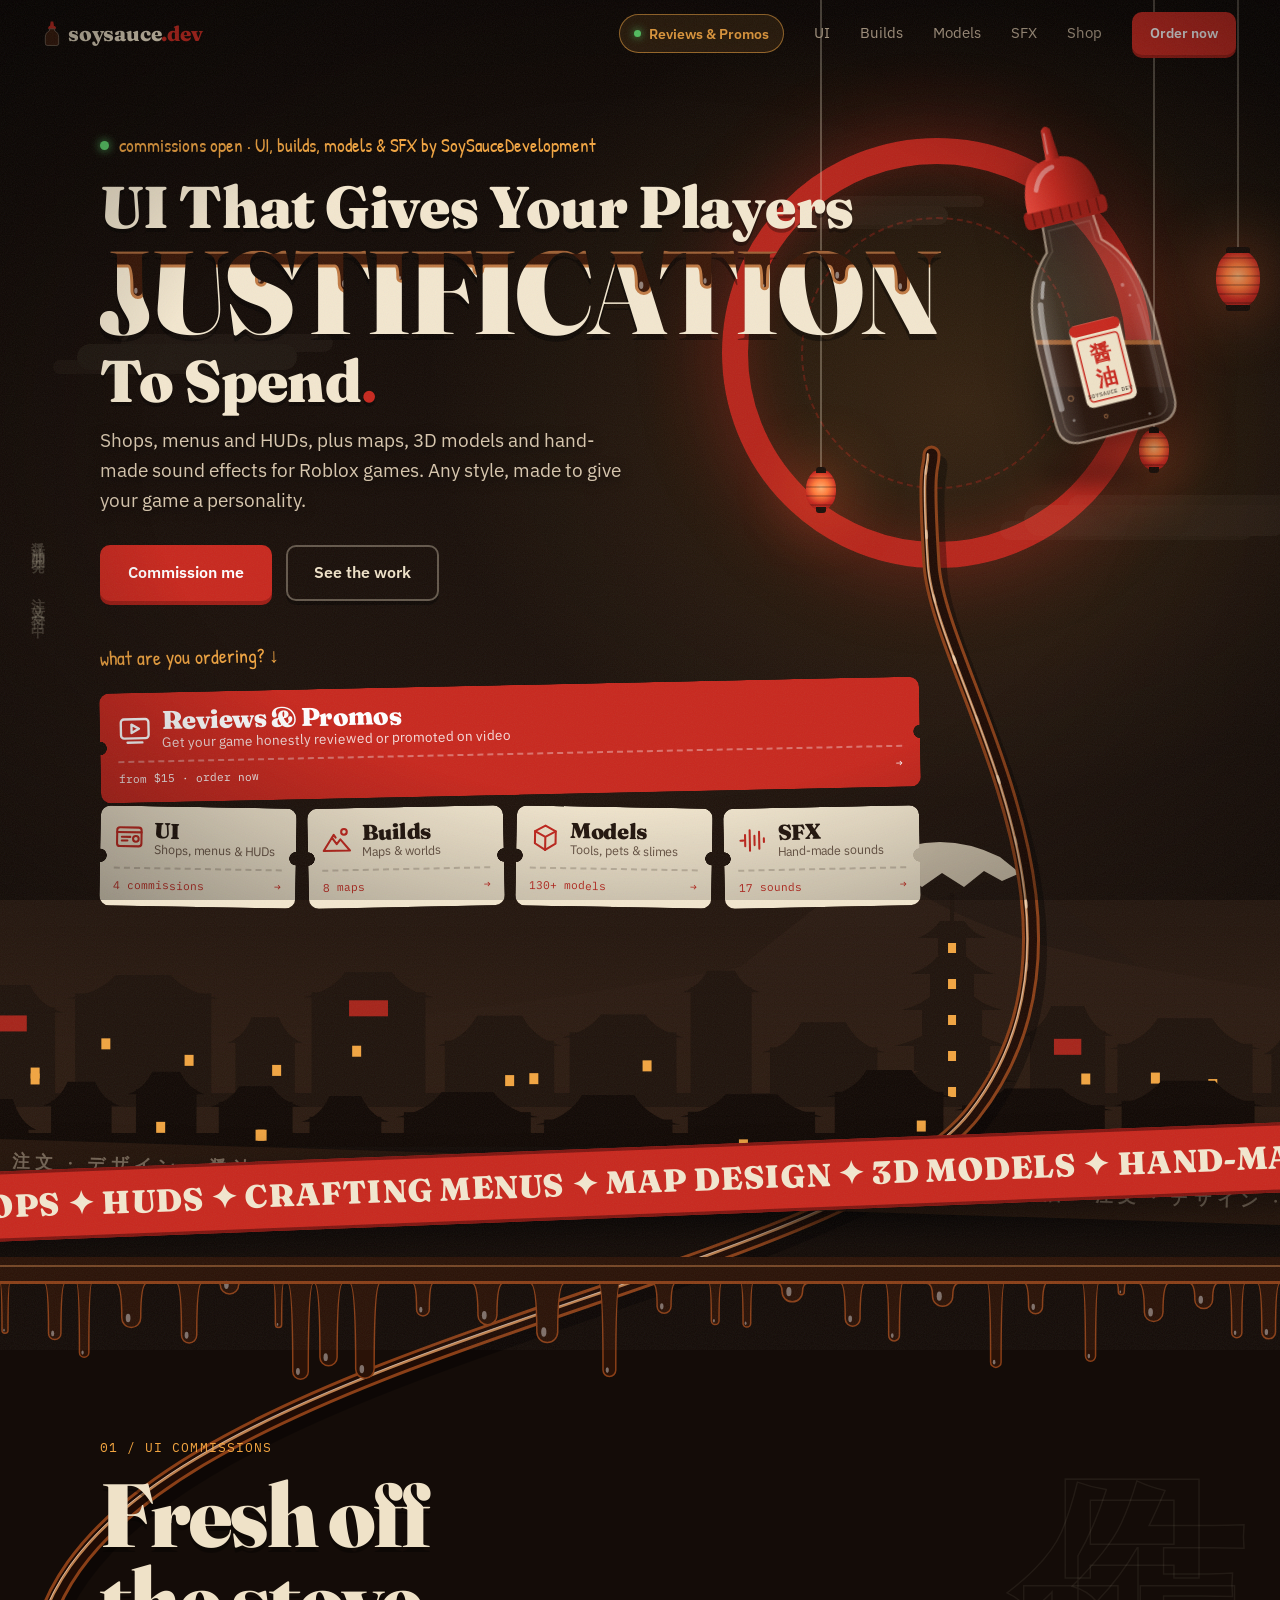
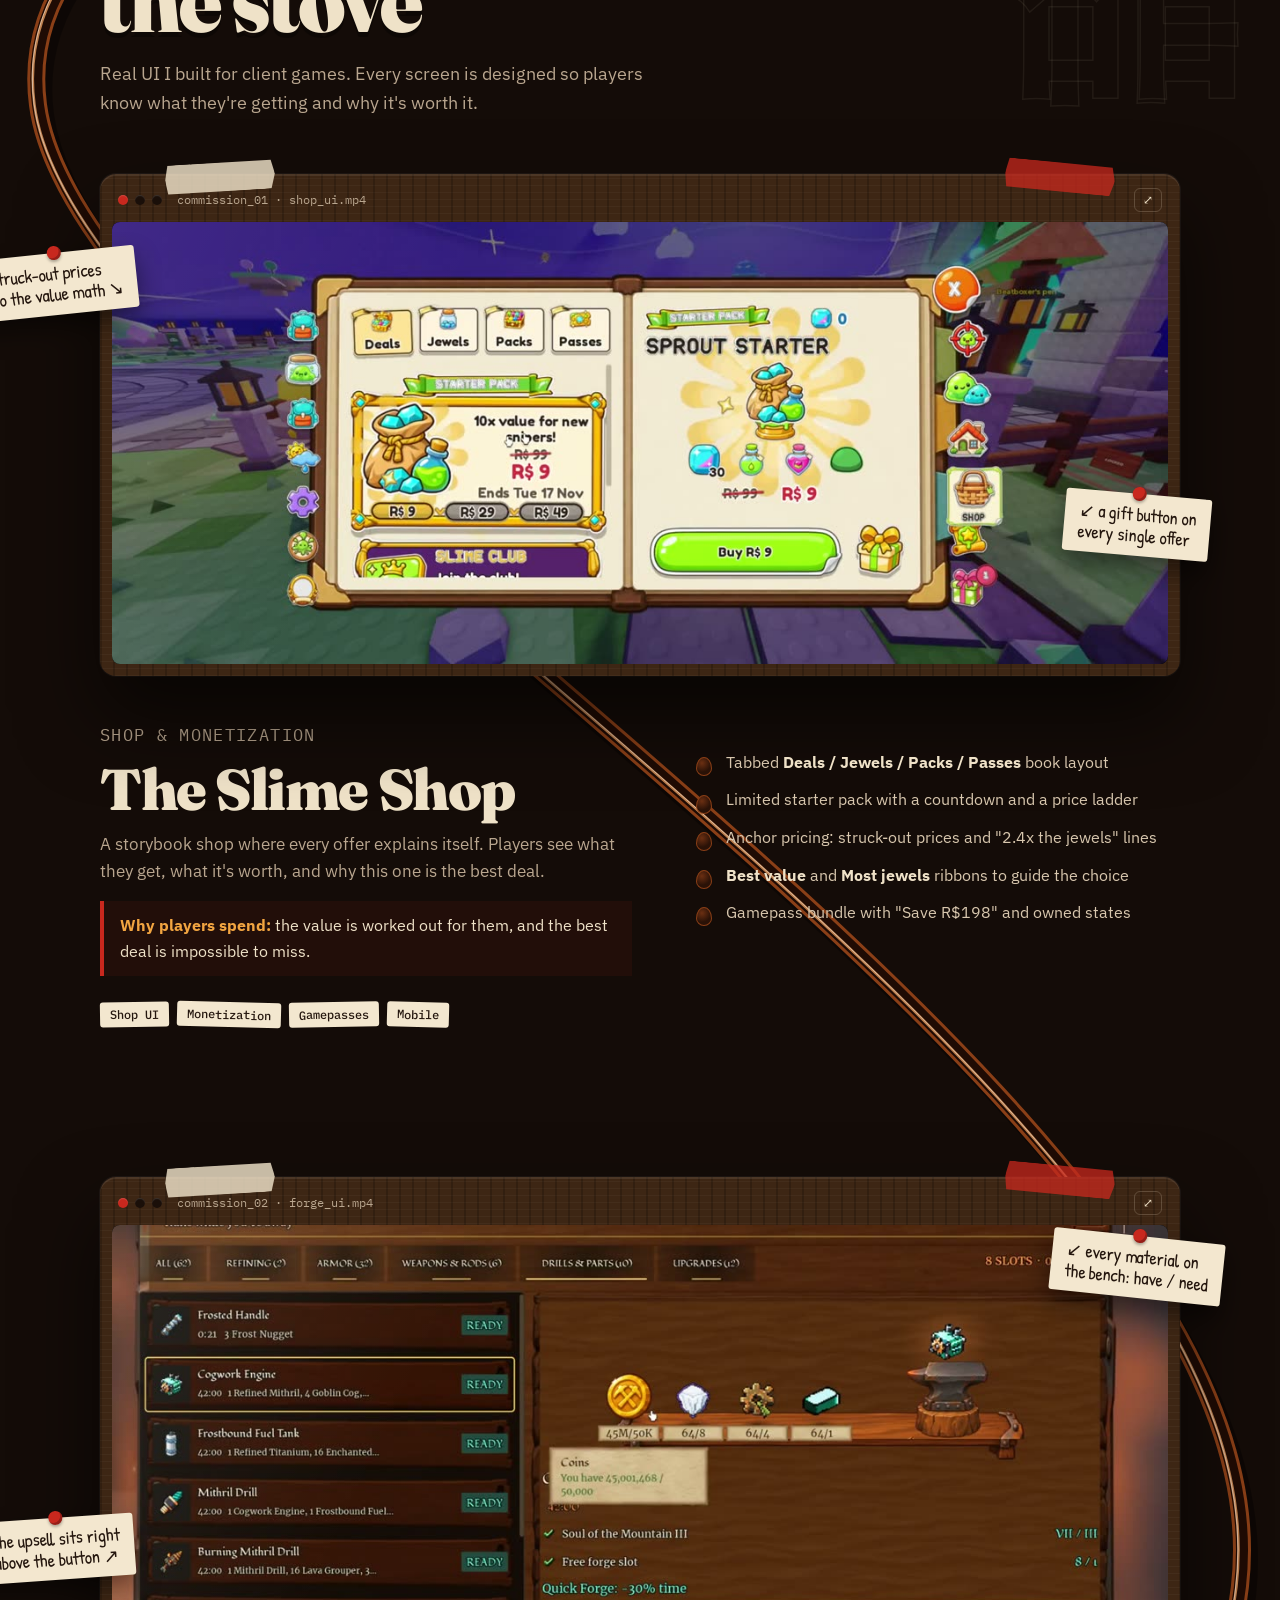
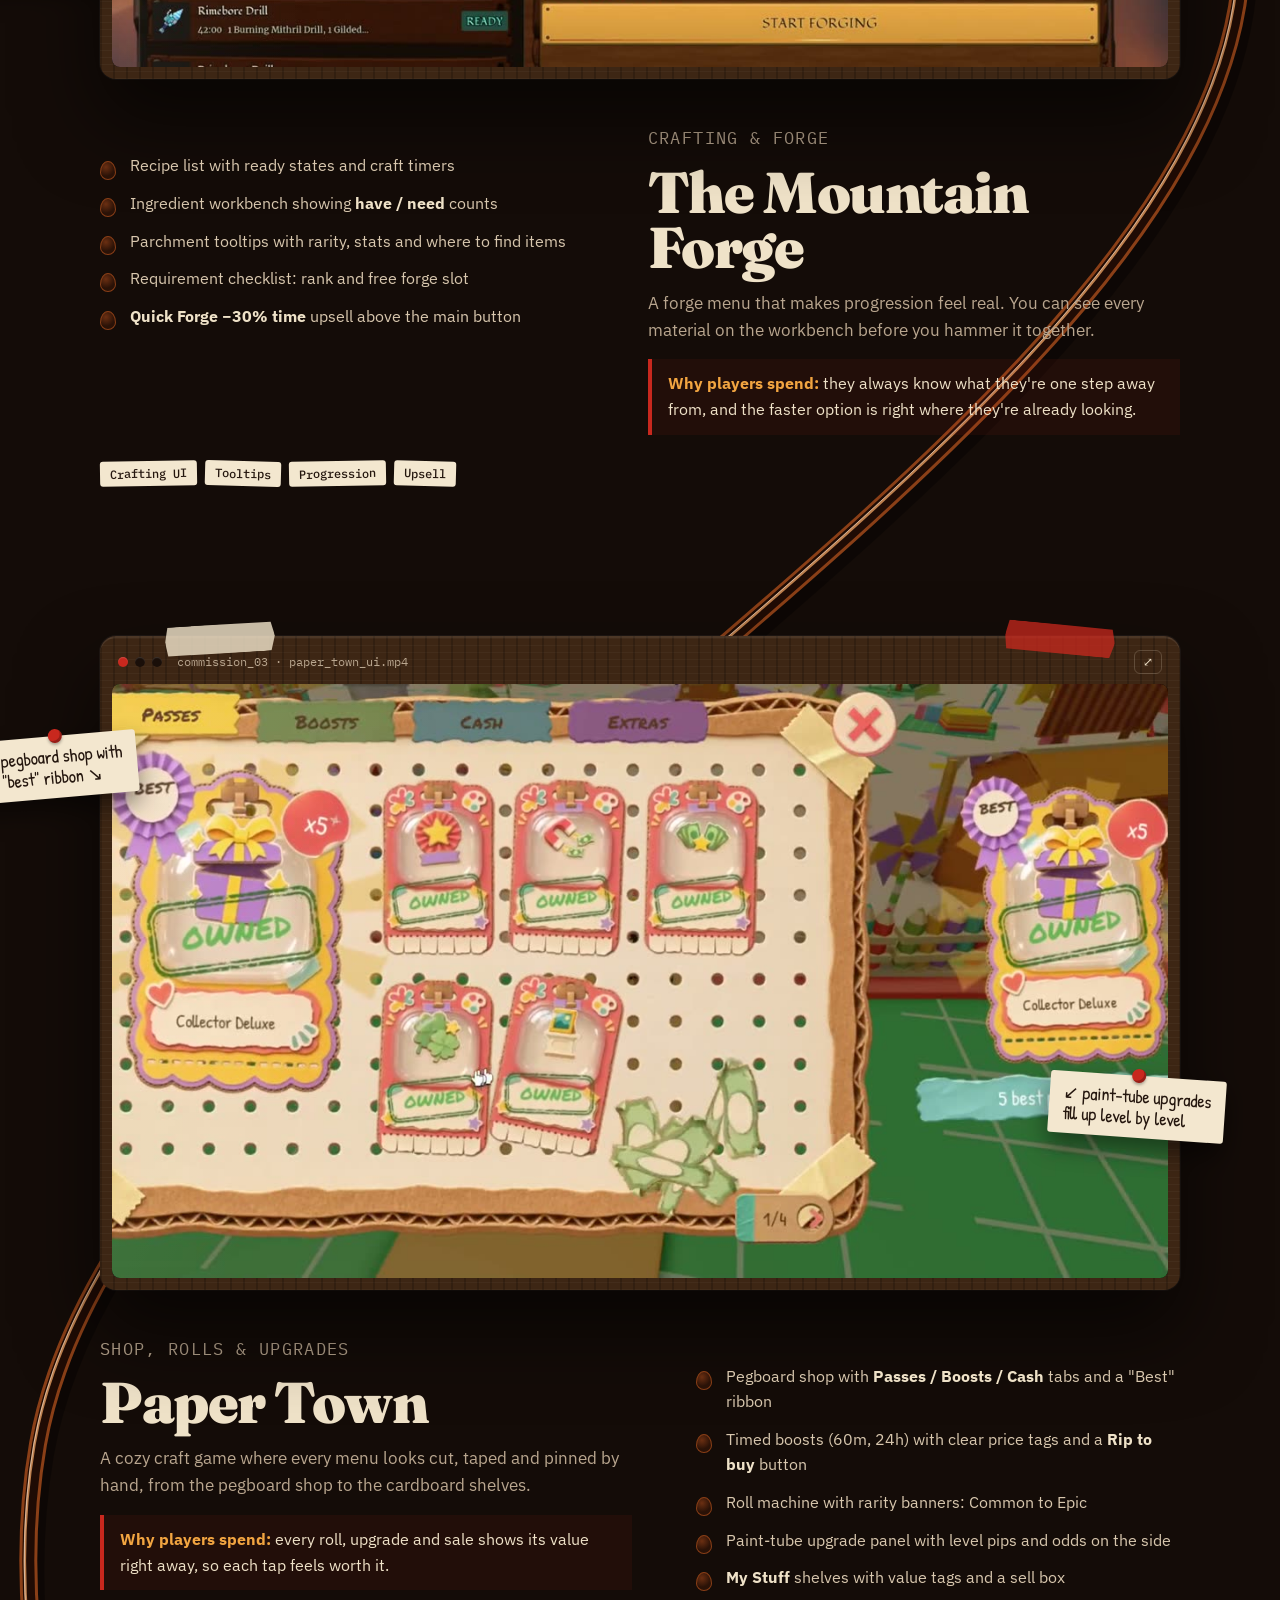
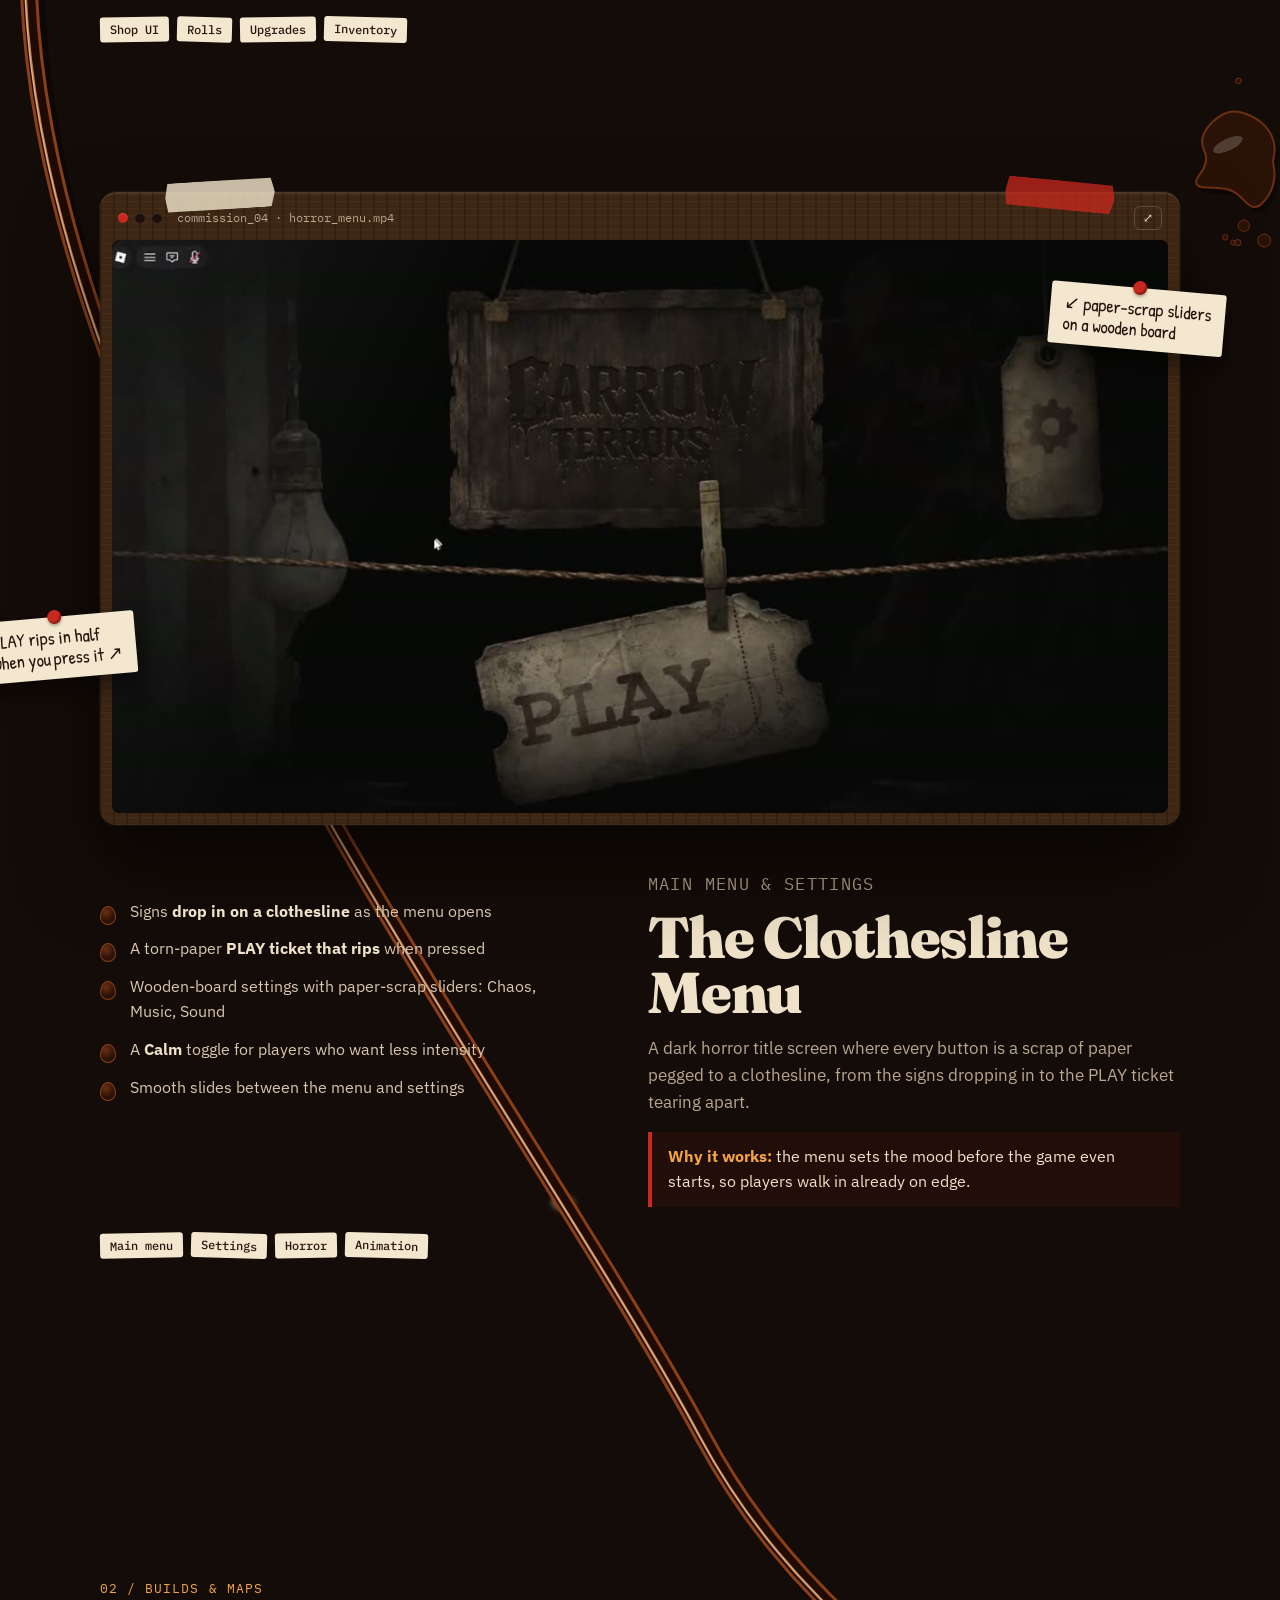
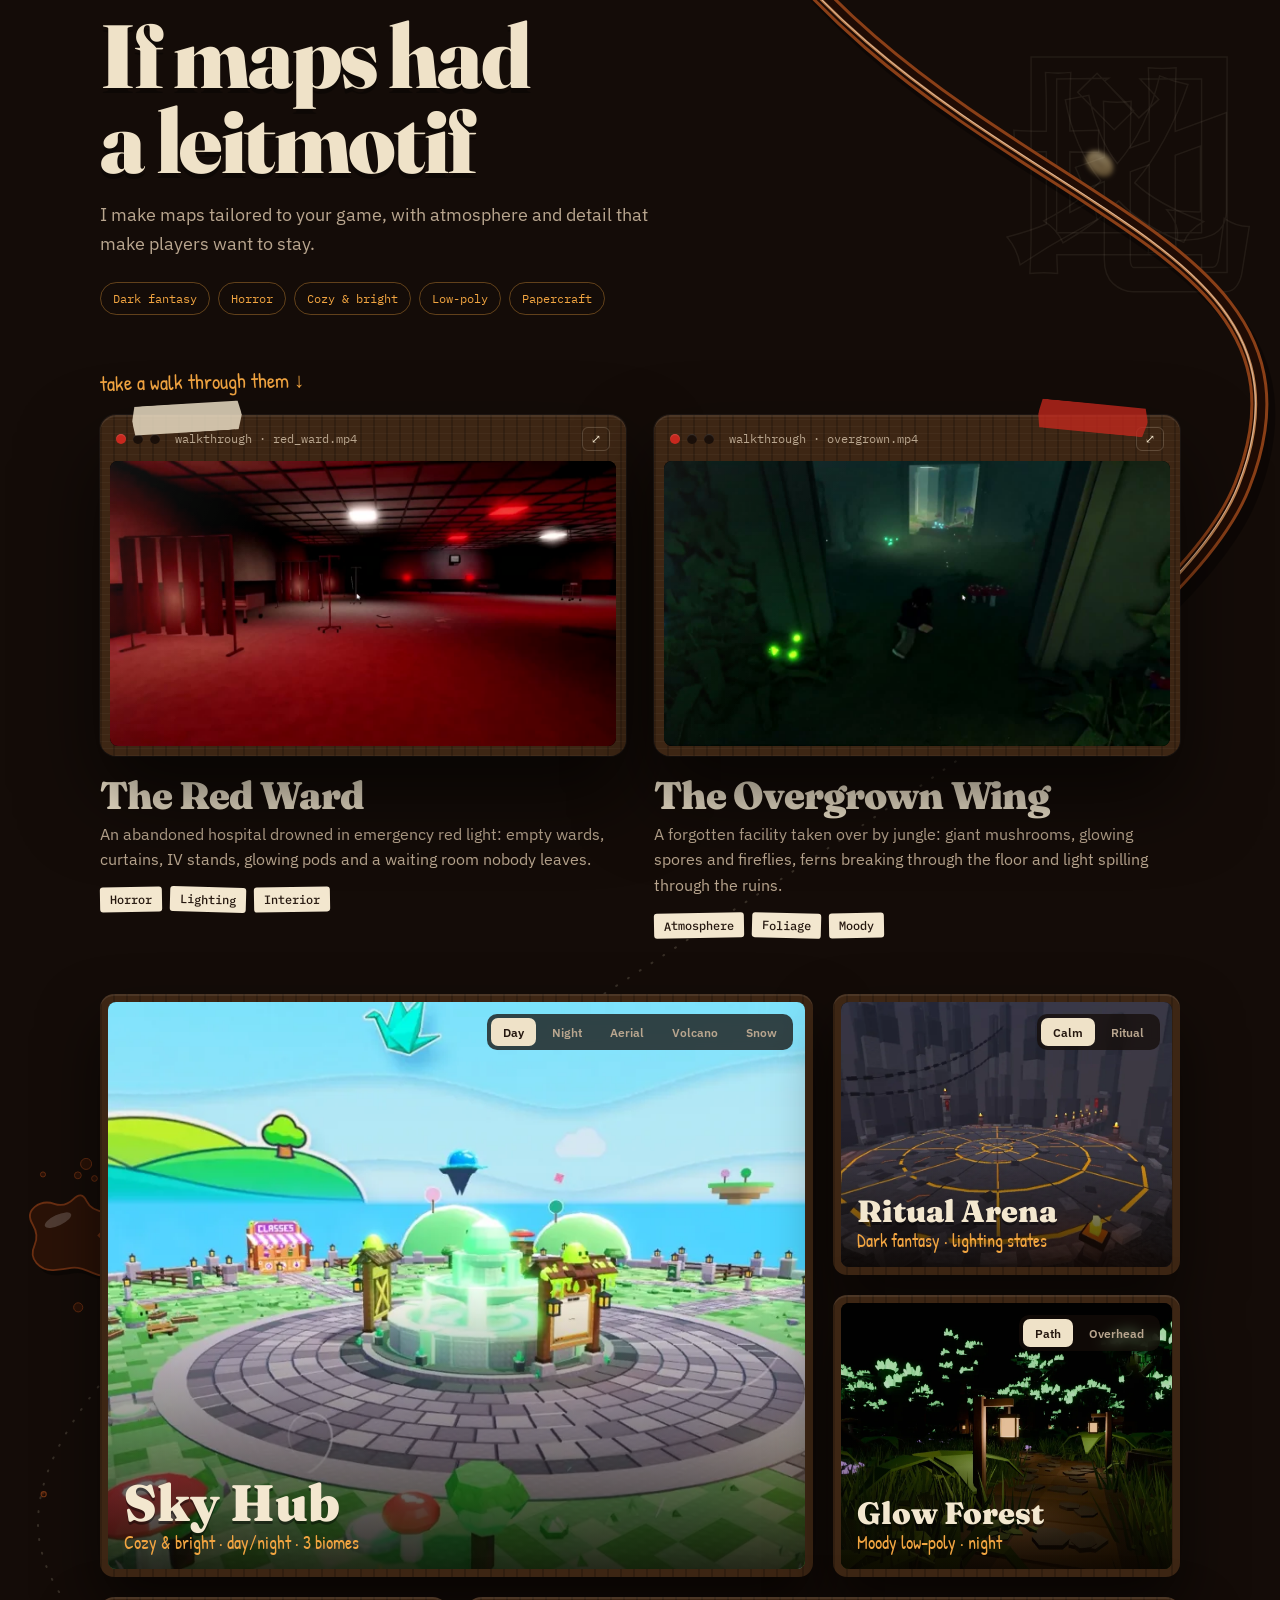
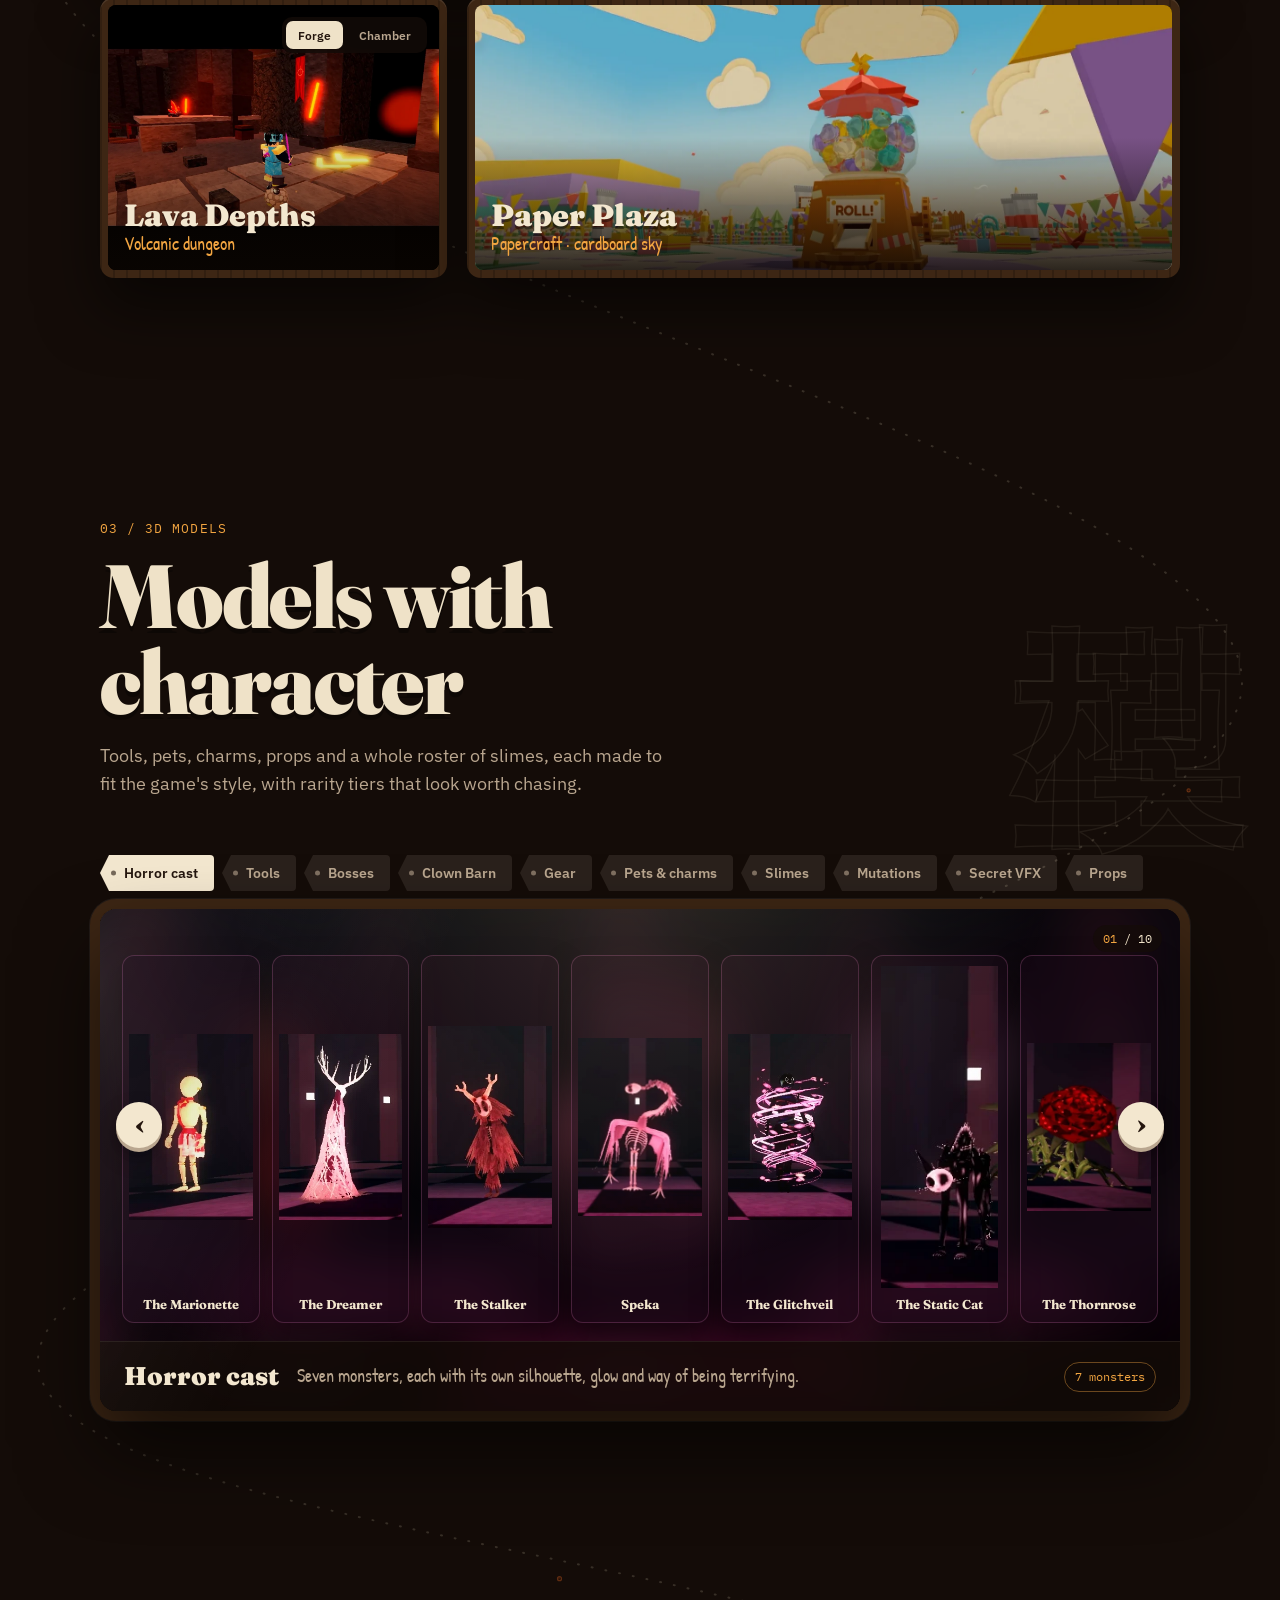
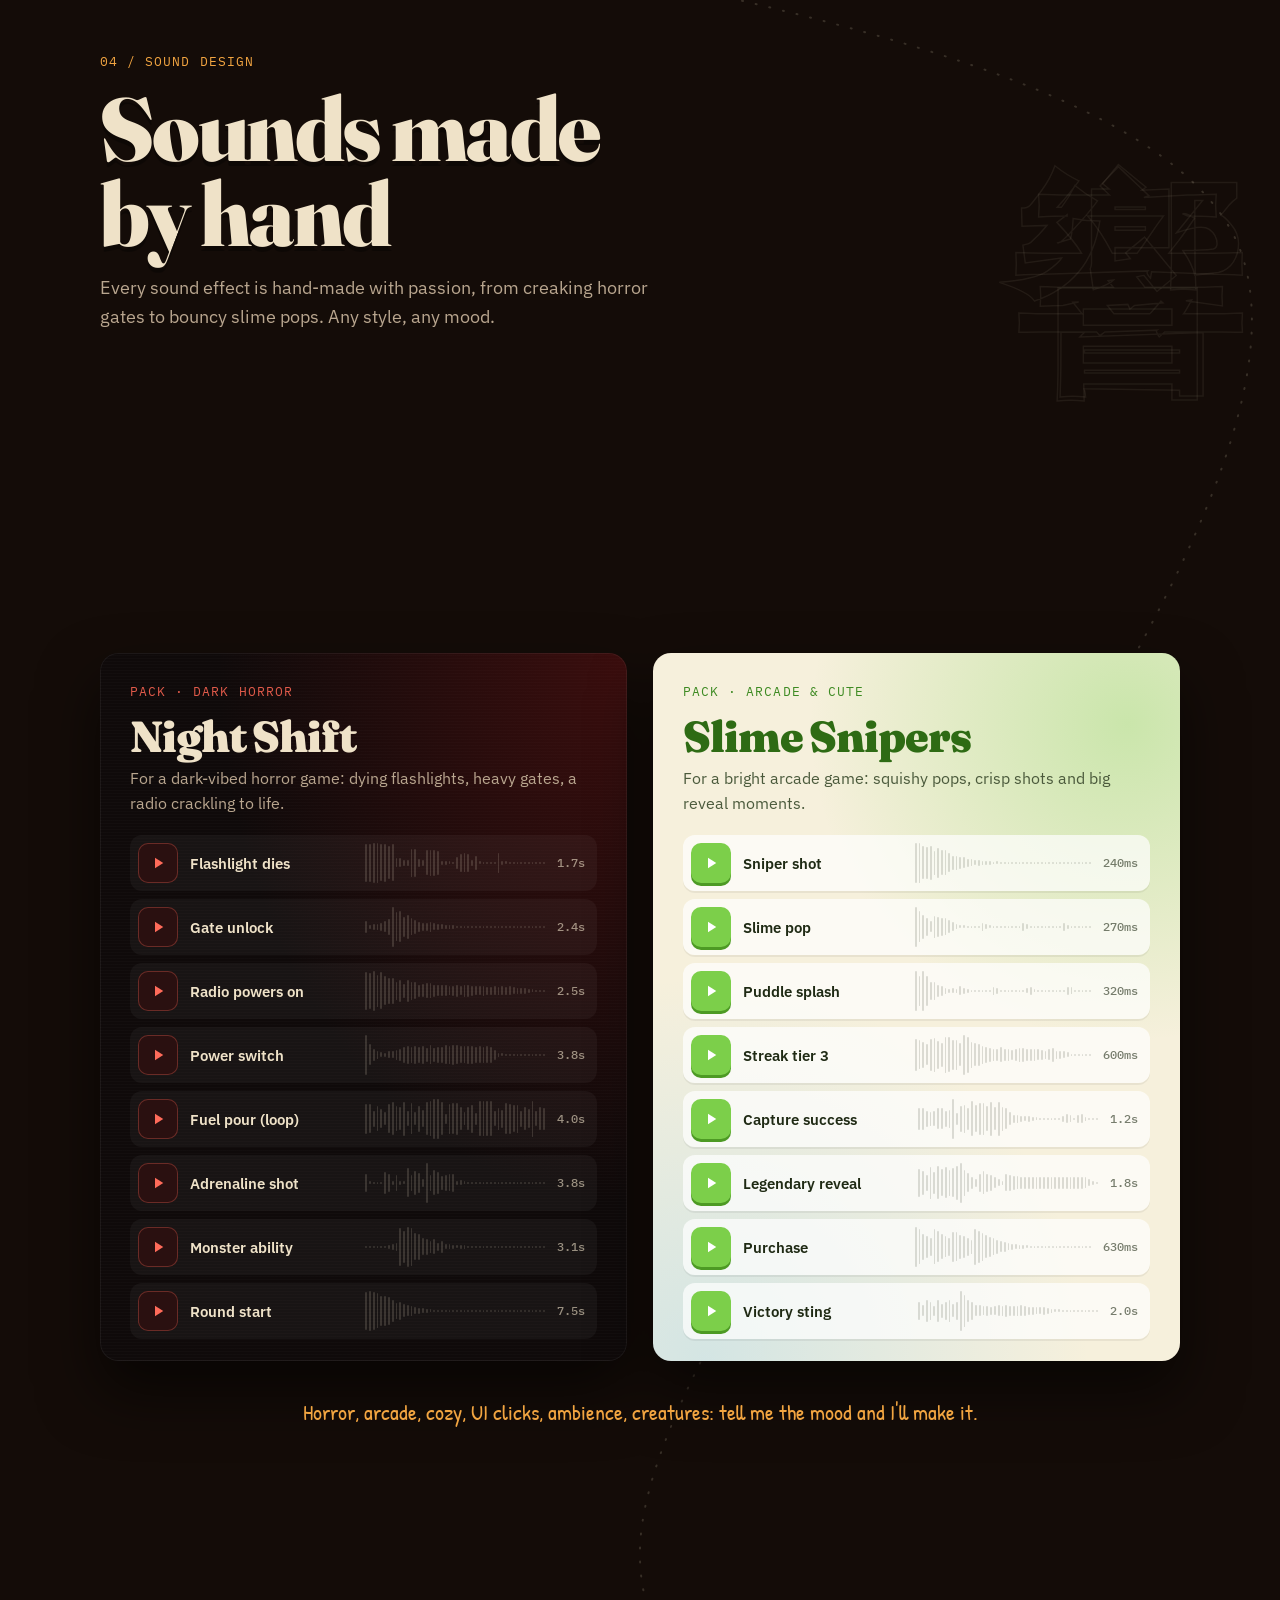
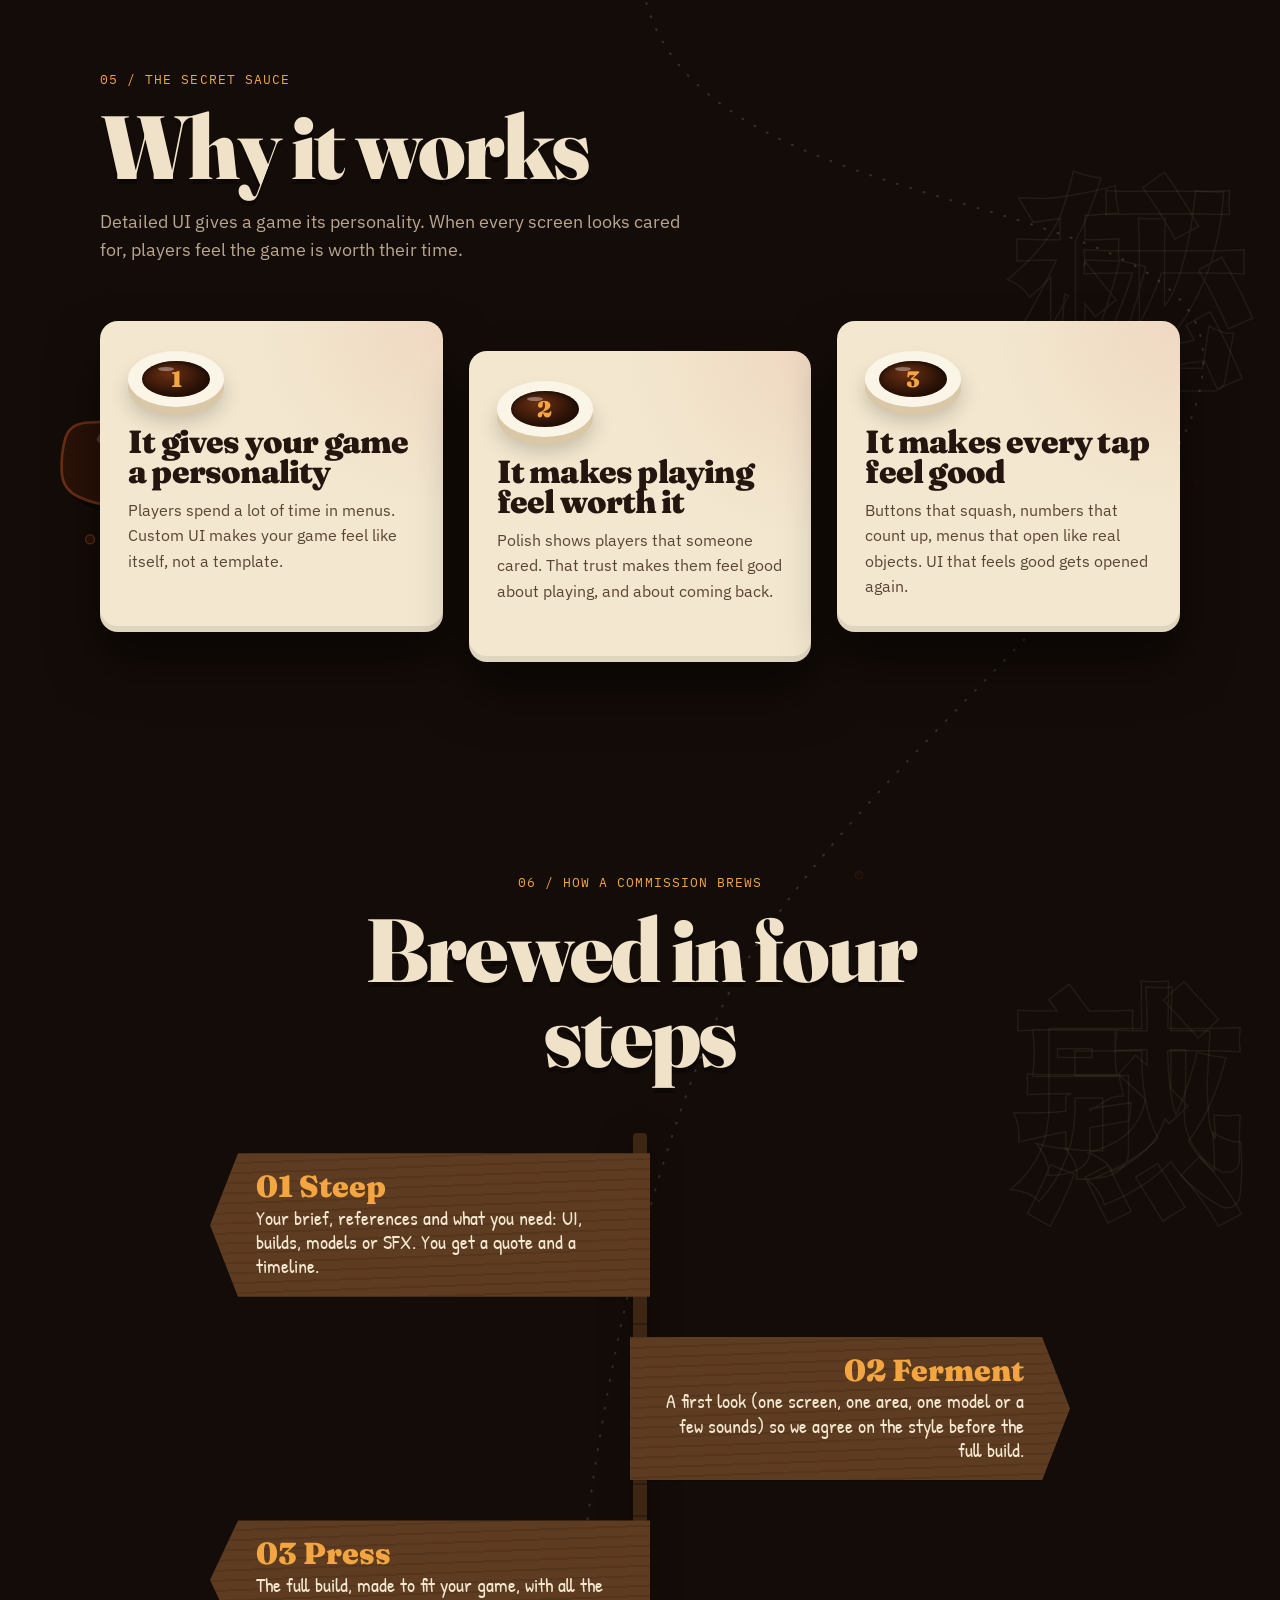
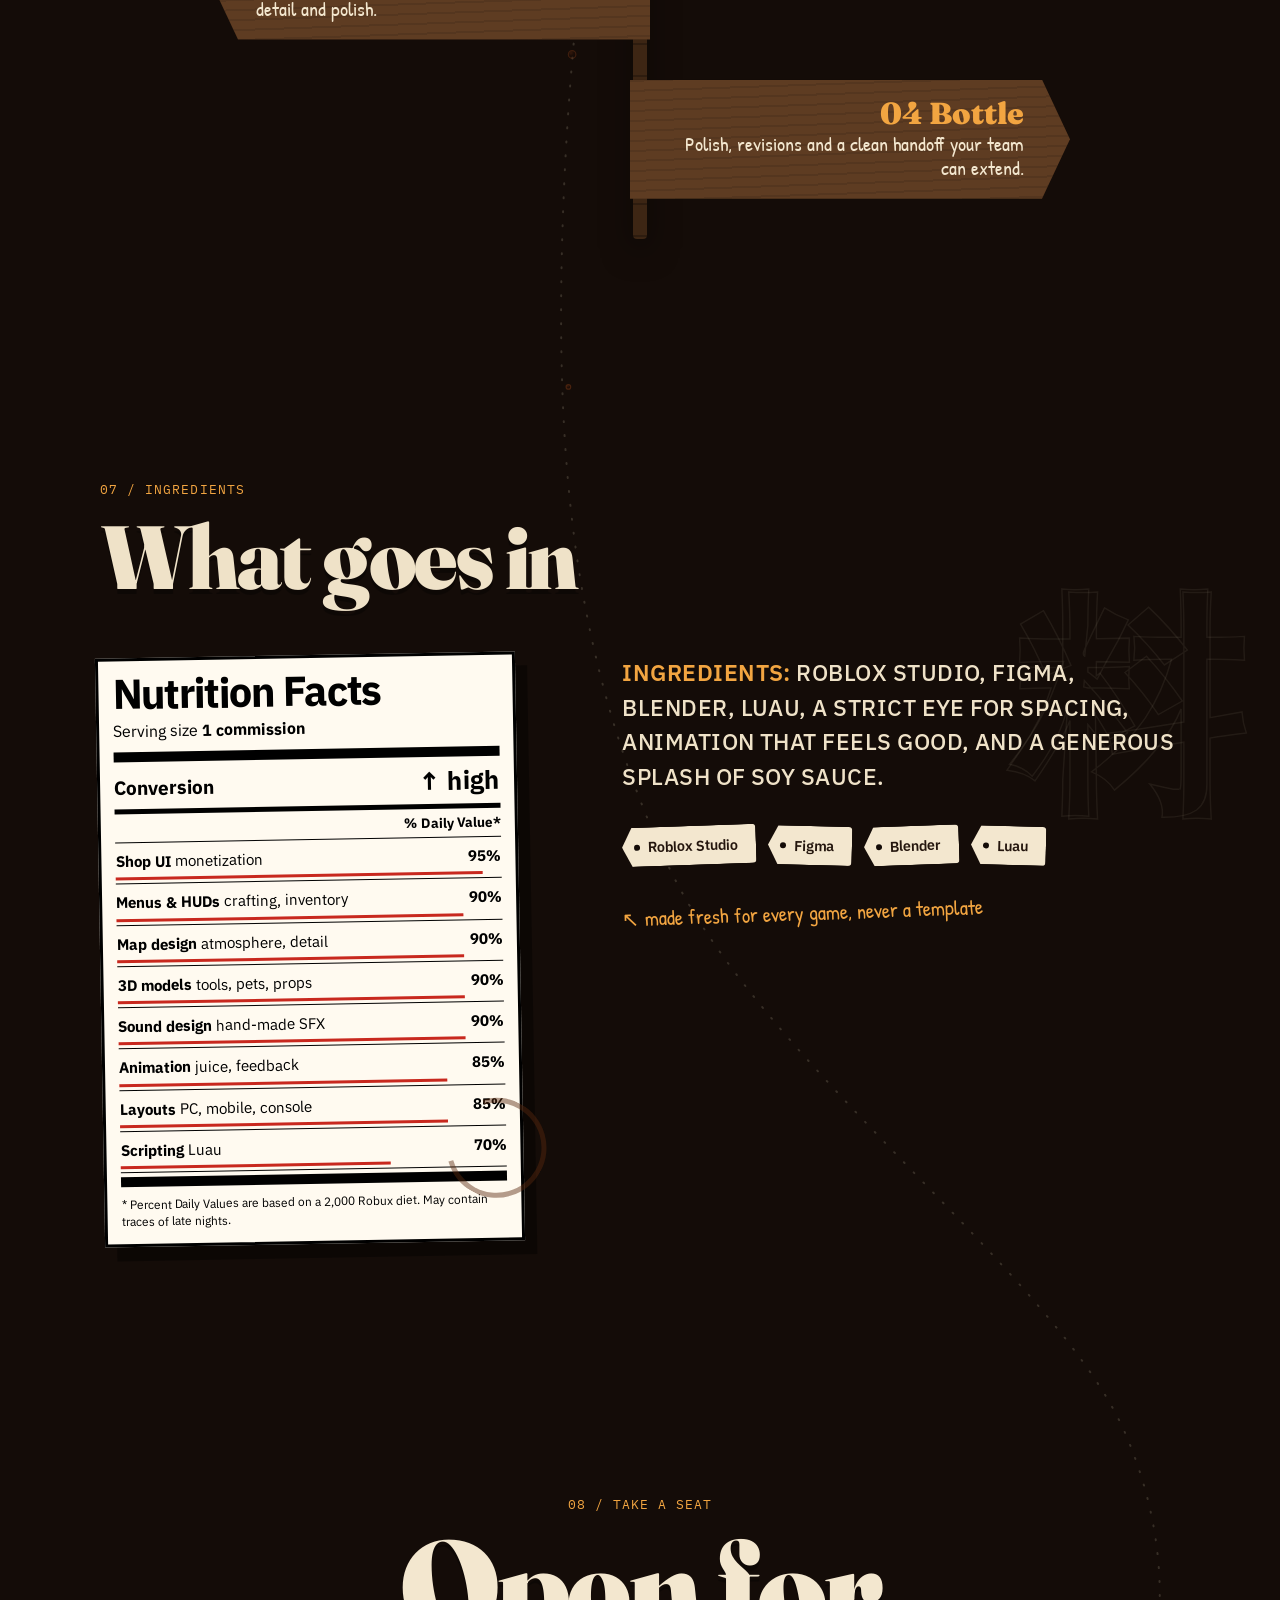
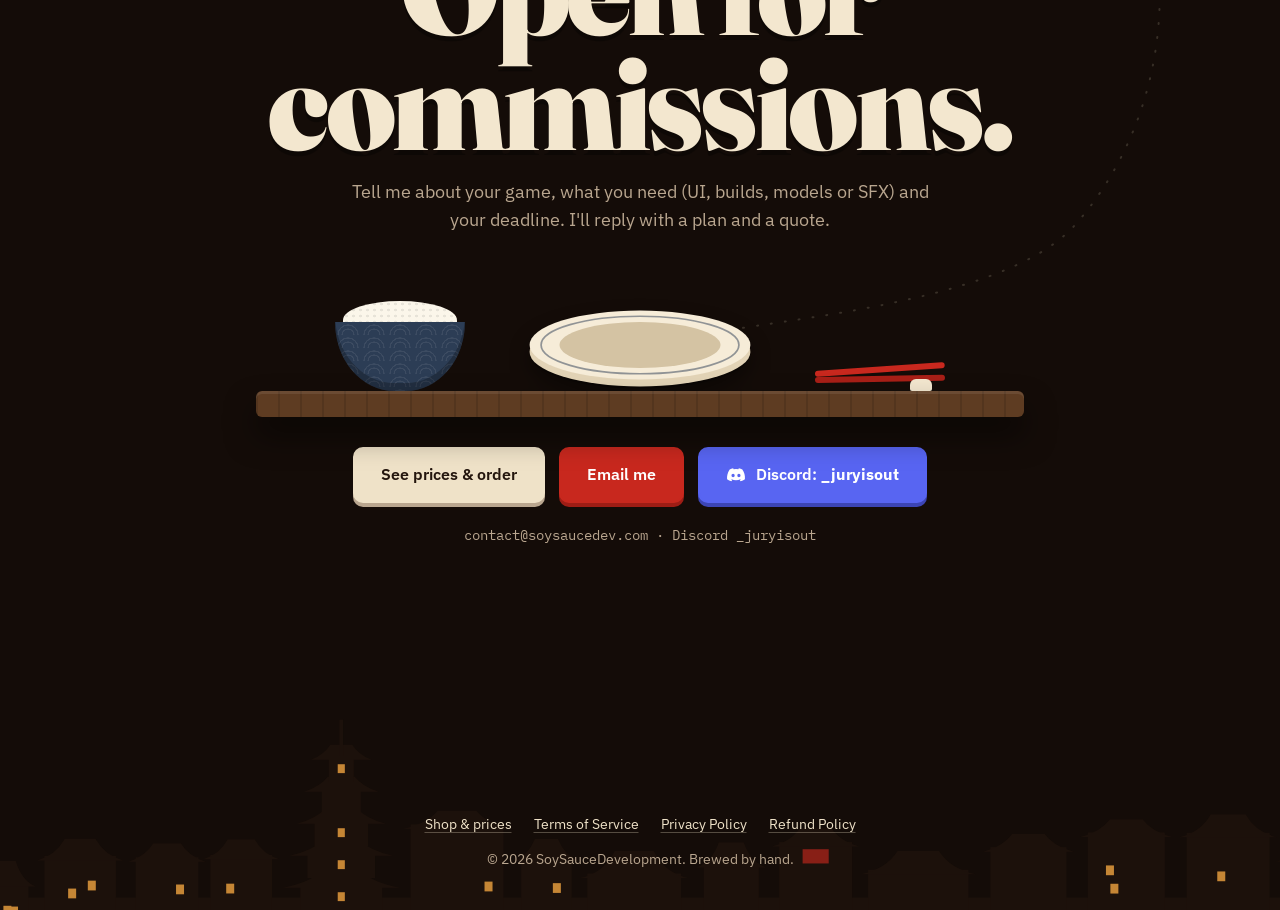
==== commit 4fa15b73: "Add Cloudflare Web Analytics and note it in the privacy policy Co-Authored-By: Claude Opus 5.5 <nore" ====
--- a/index.html
+++ b/index.html
@@ -725,5 +725,6 @@
   </dialog>
 
   <script src="script.js"></script>
+  <!-- Cloudflare Web Analytics --><script type='module' src='https://static.cloudflareinsights.com/beacon.min.js' data-cf-beacon='{"token": "a8331ee3231b4baa9c5881397165729d"}'></script><!-- End Cloudflare Web Analytics -->
 </body>
 </html>
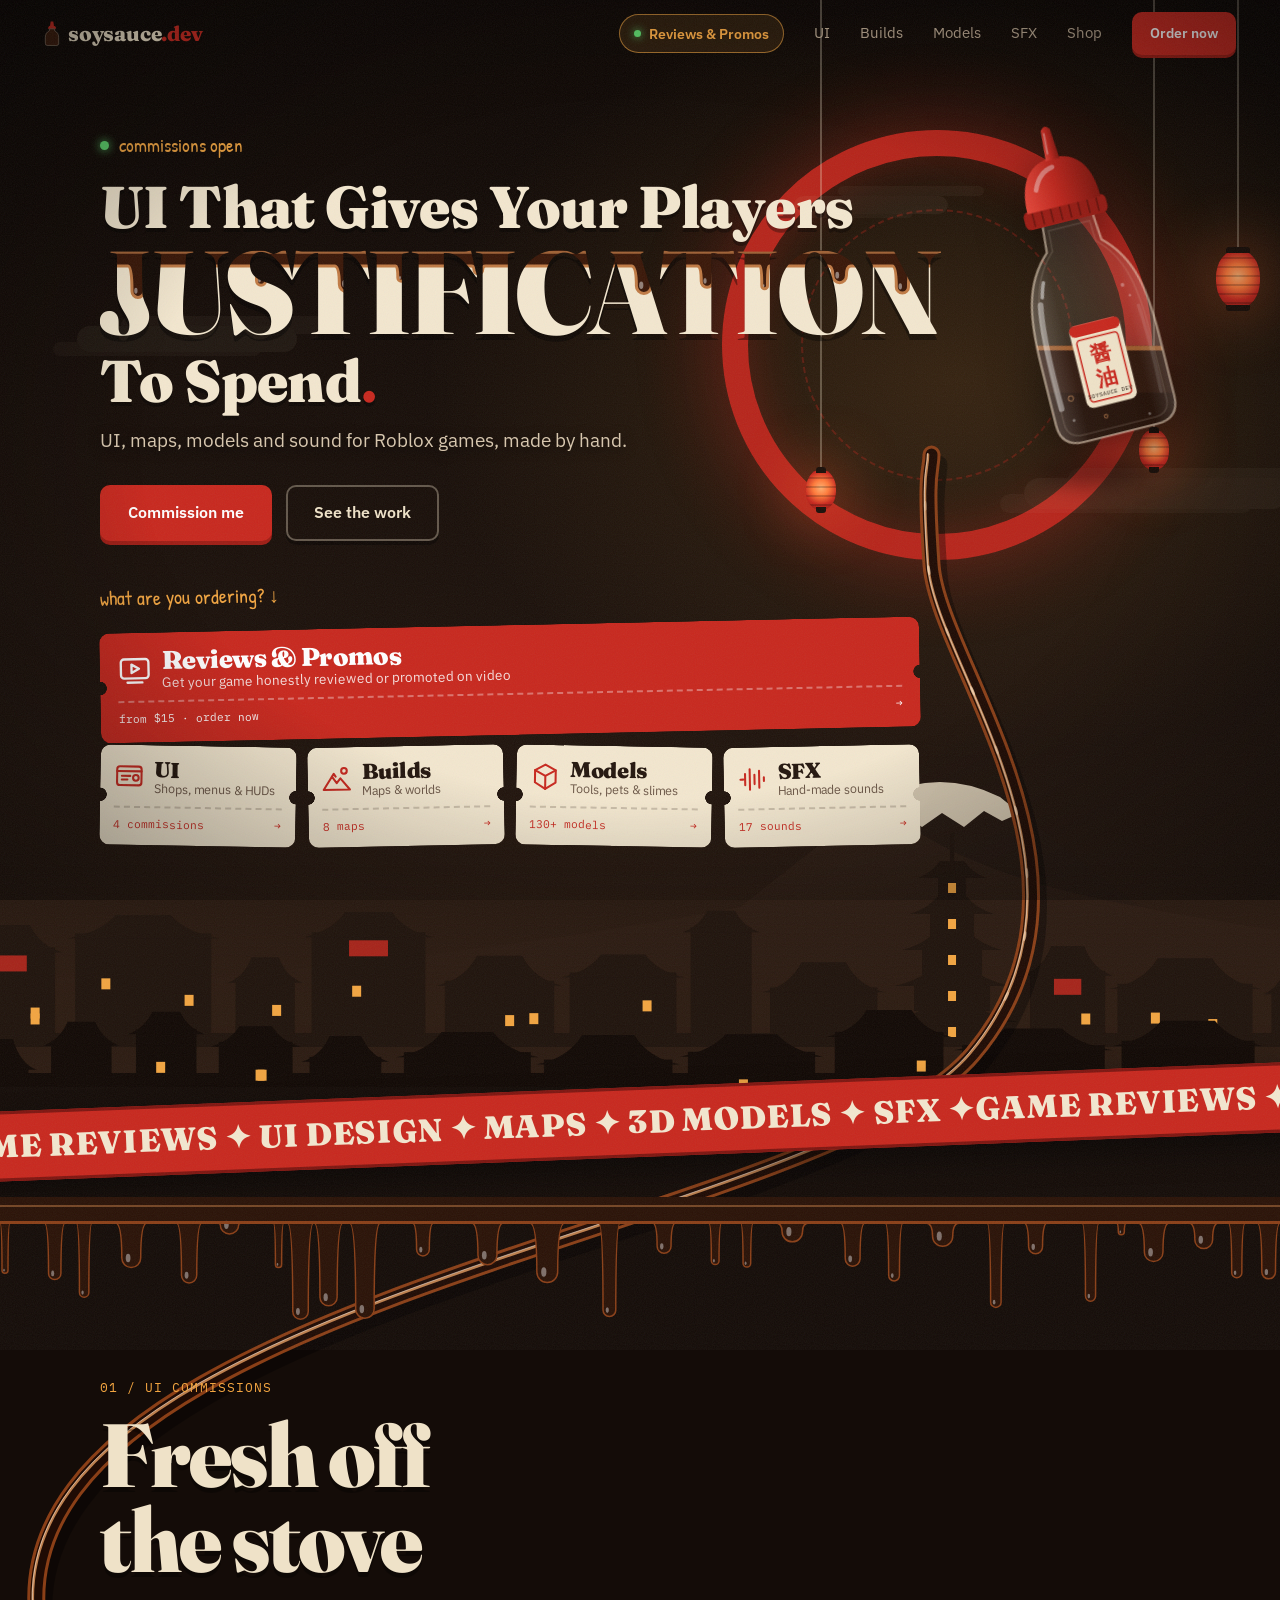
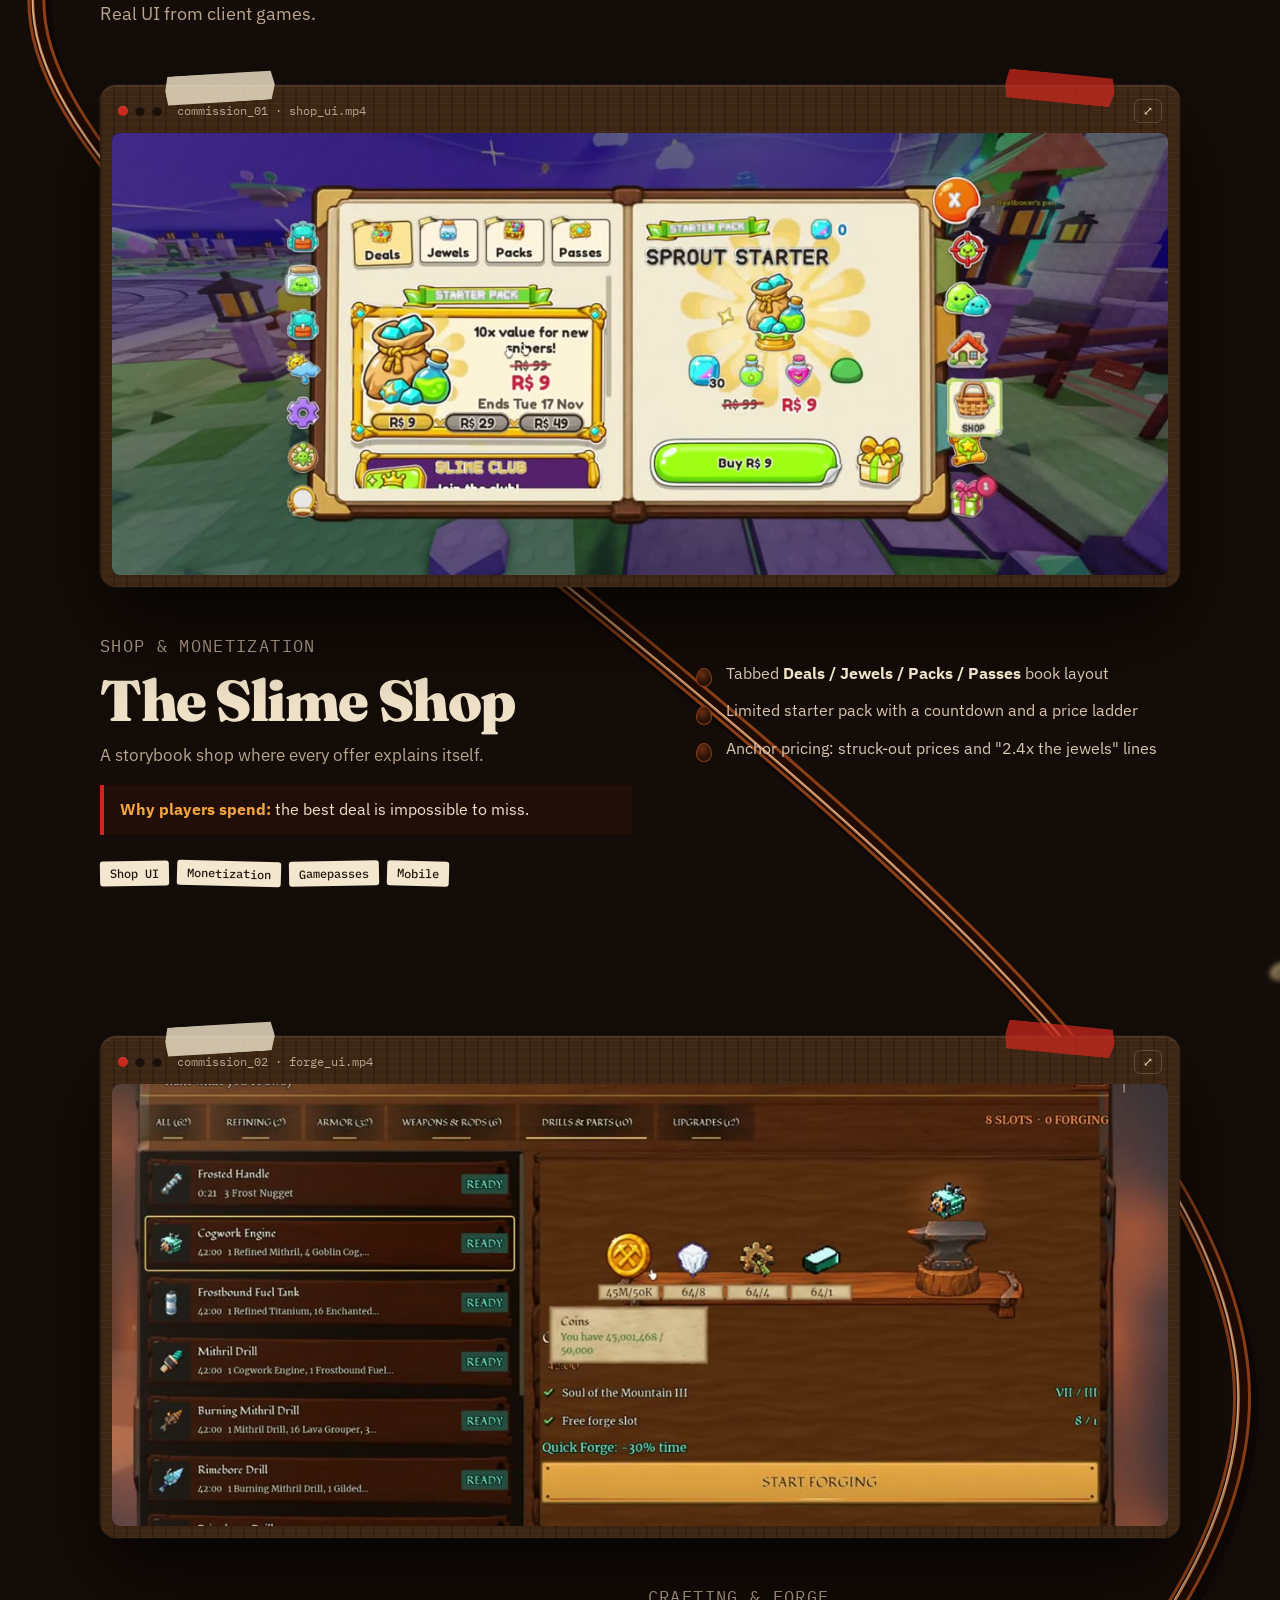
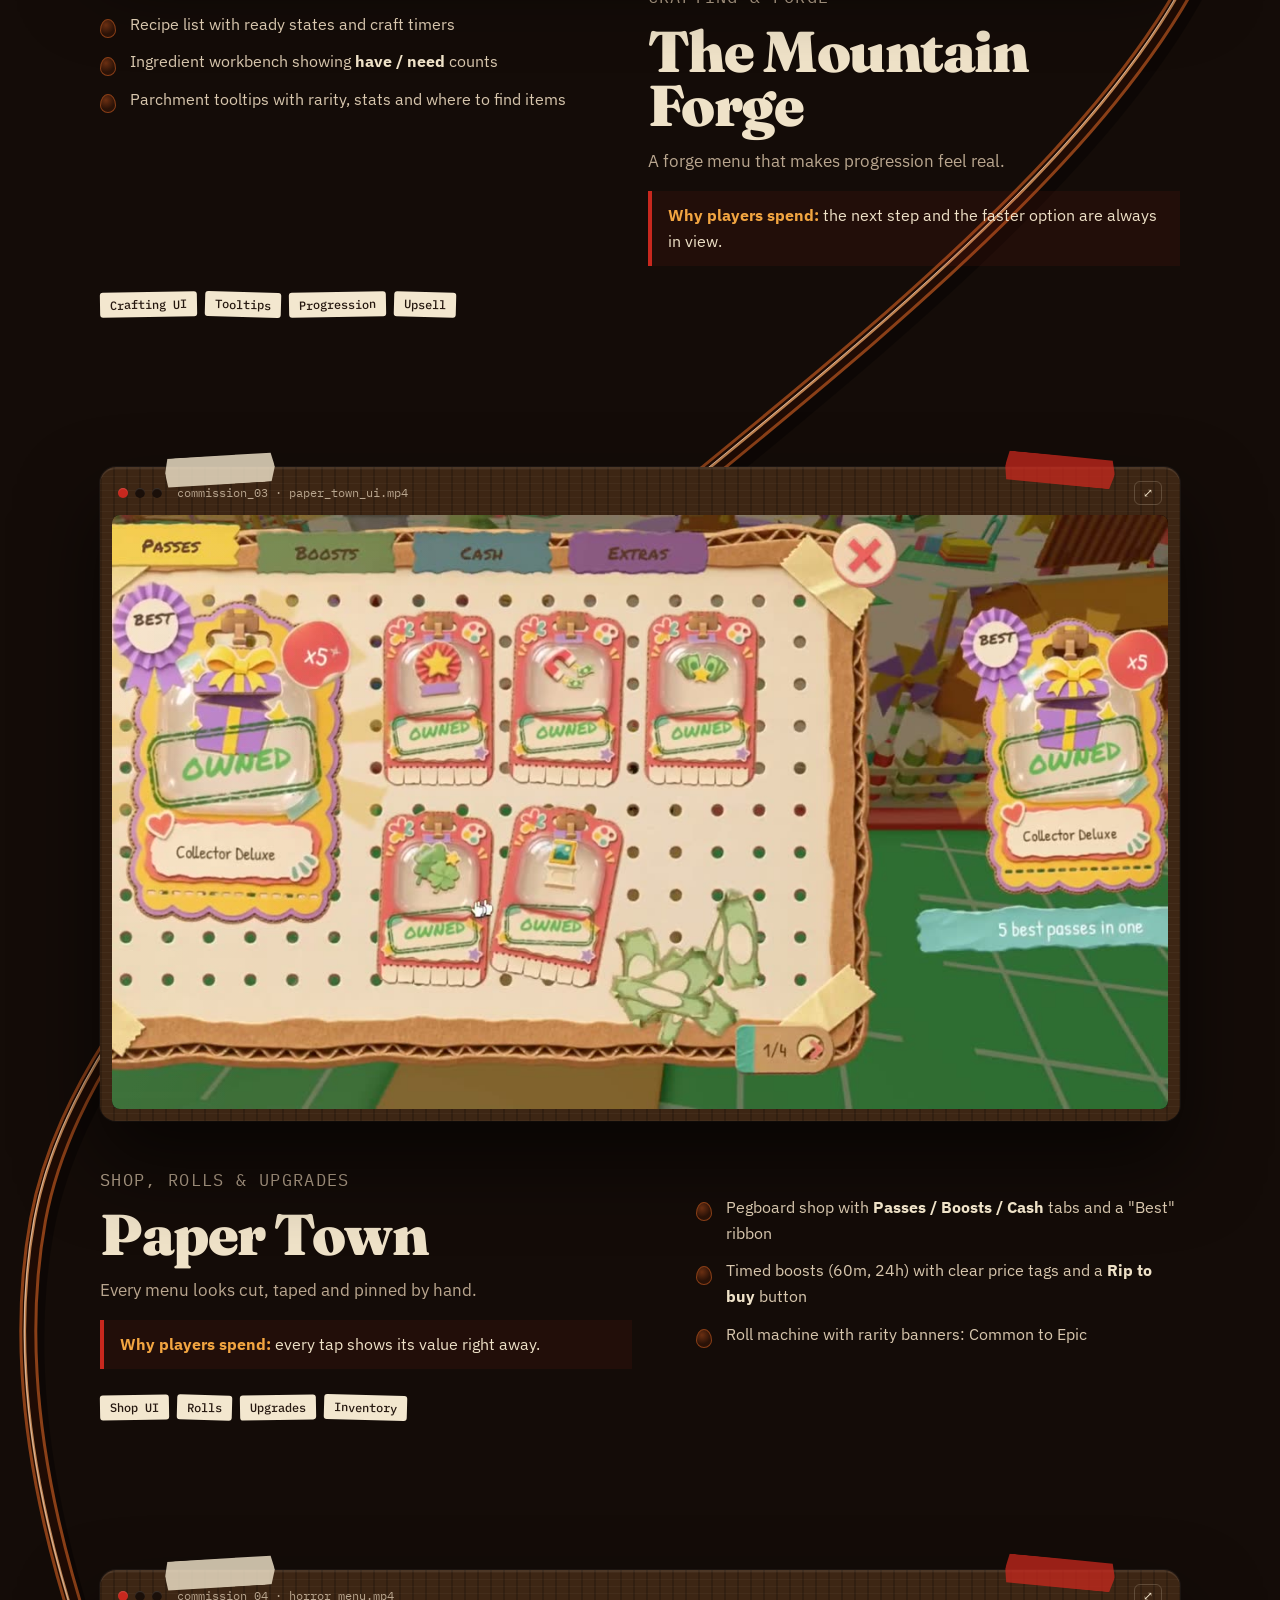
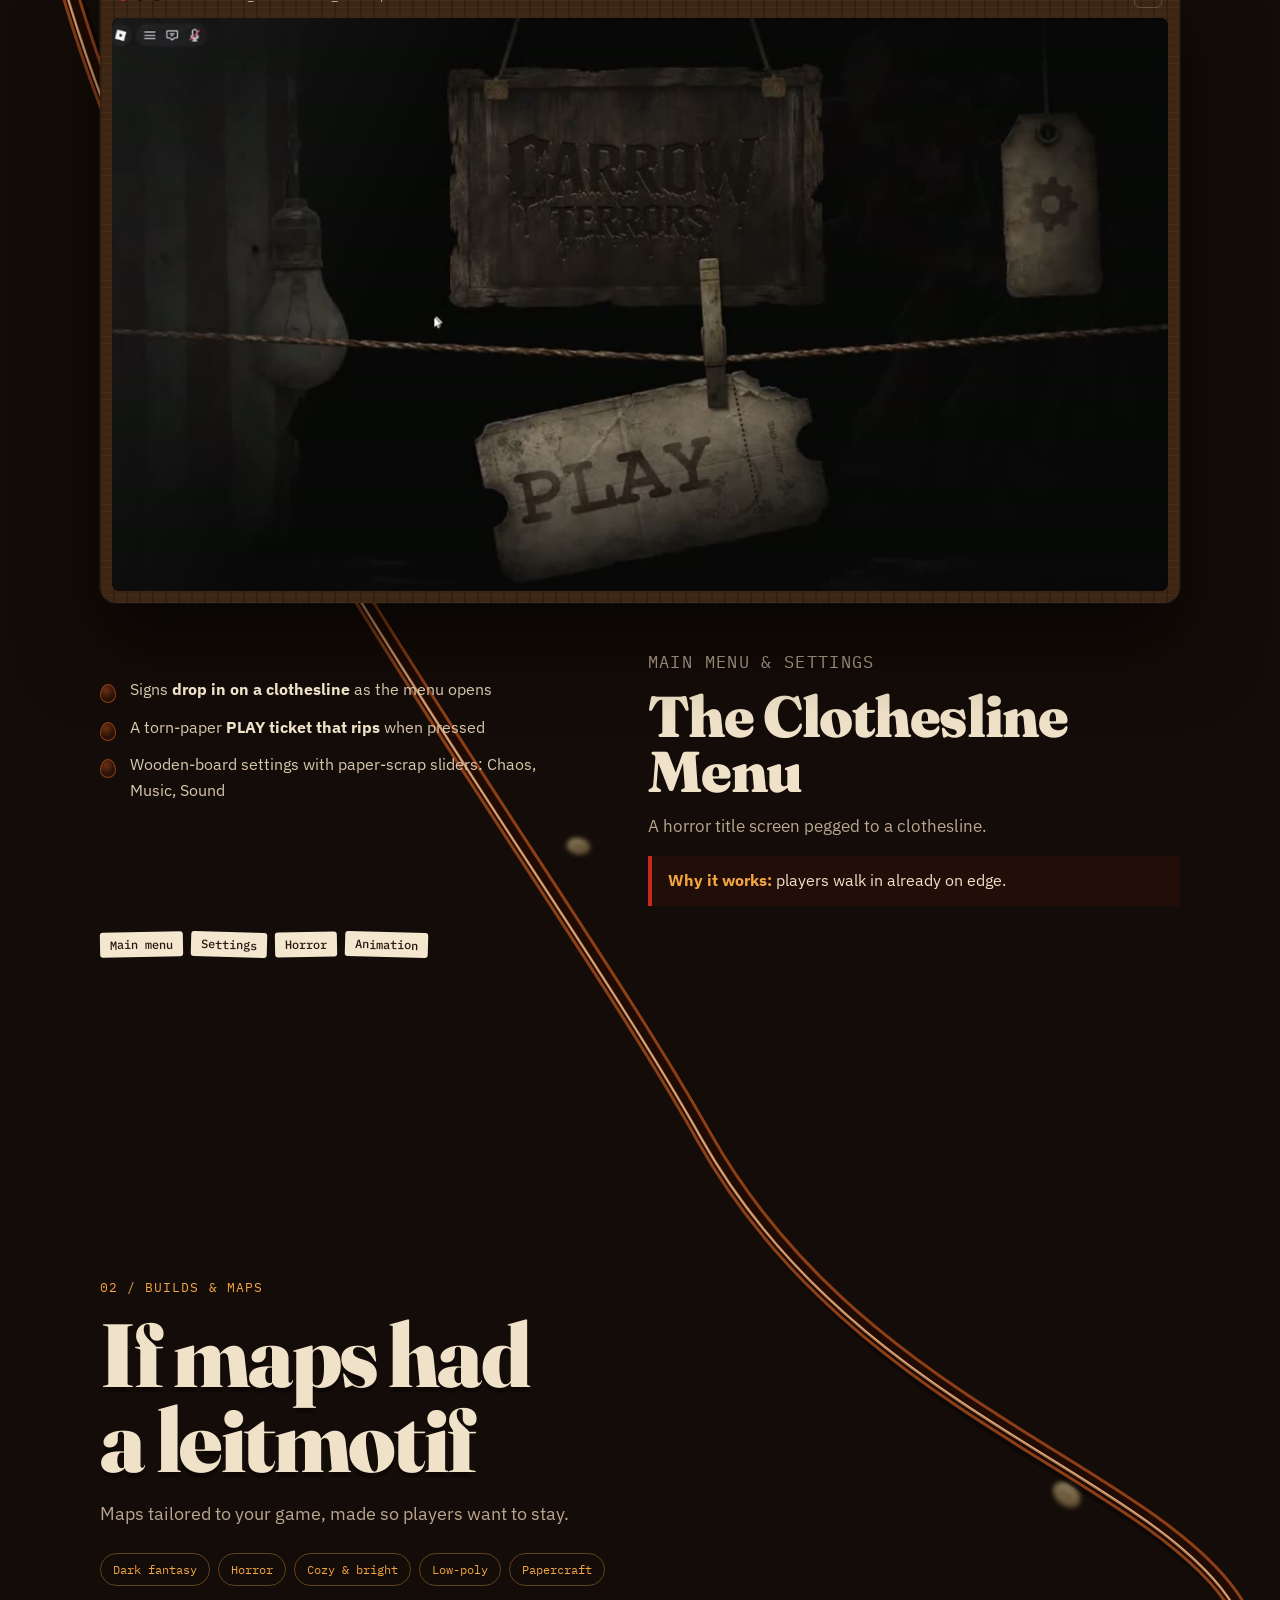
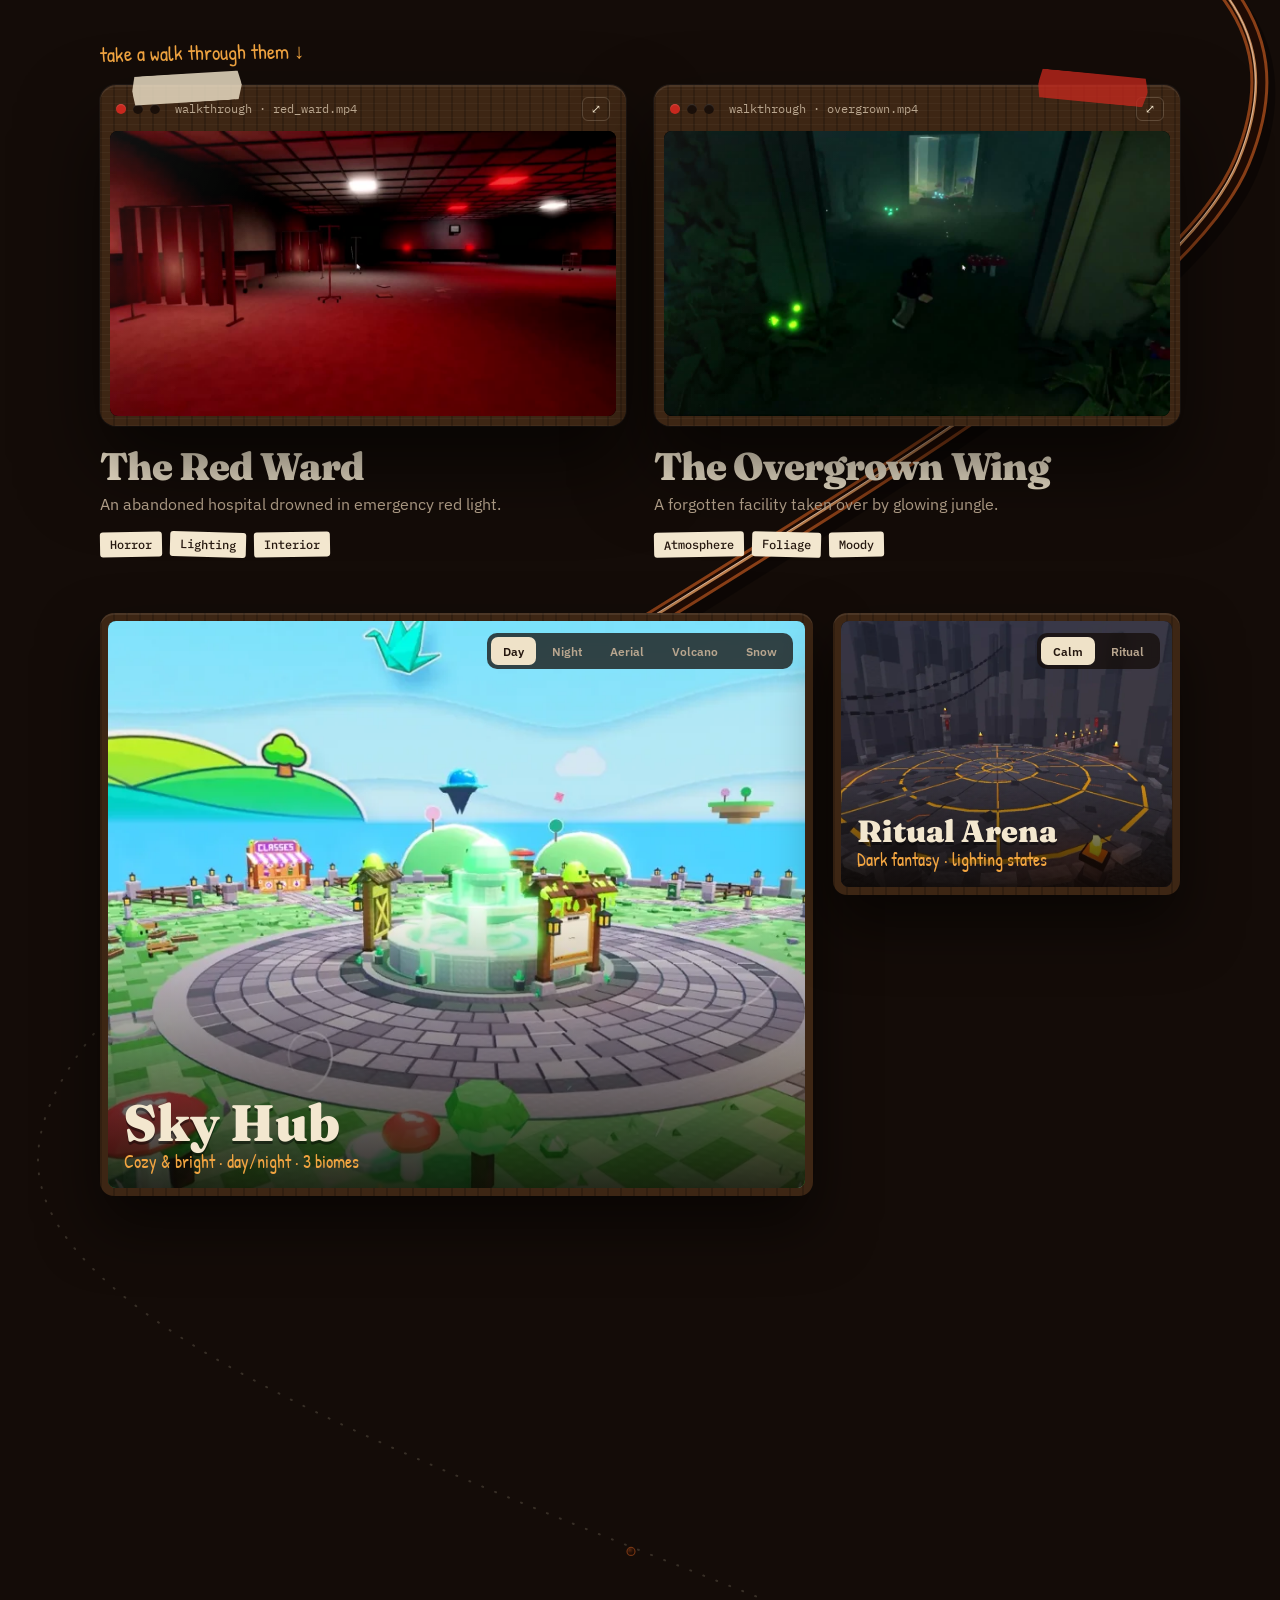
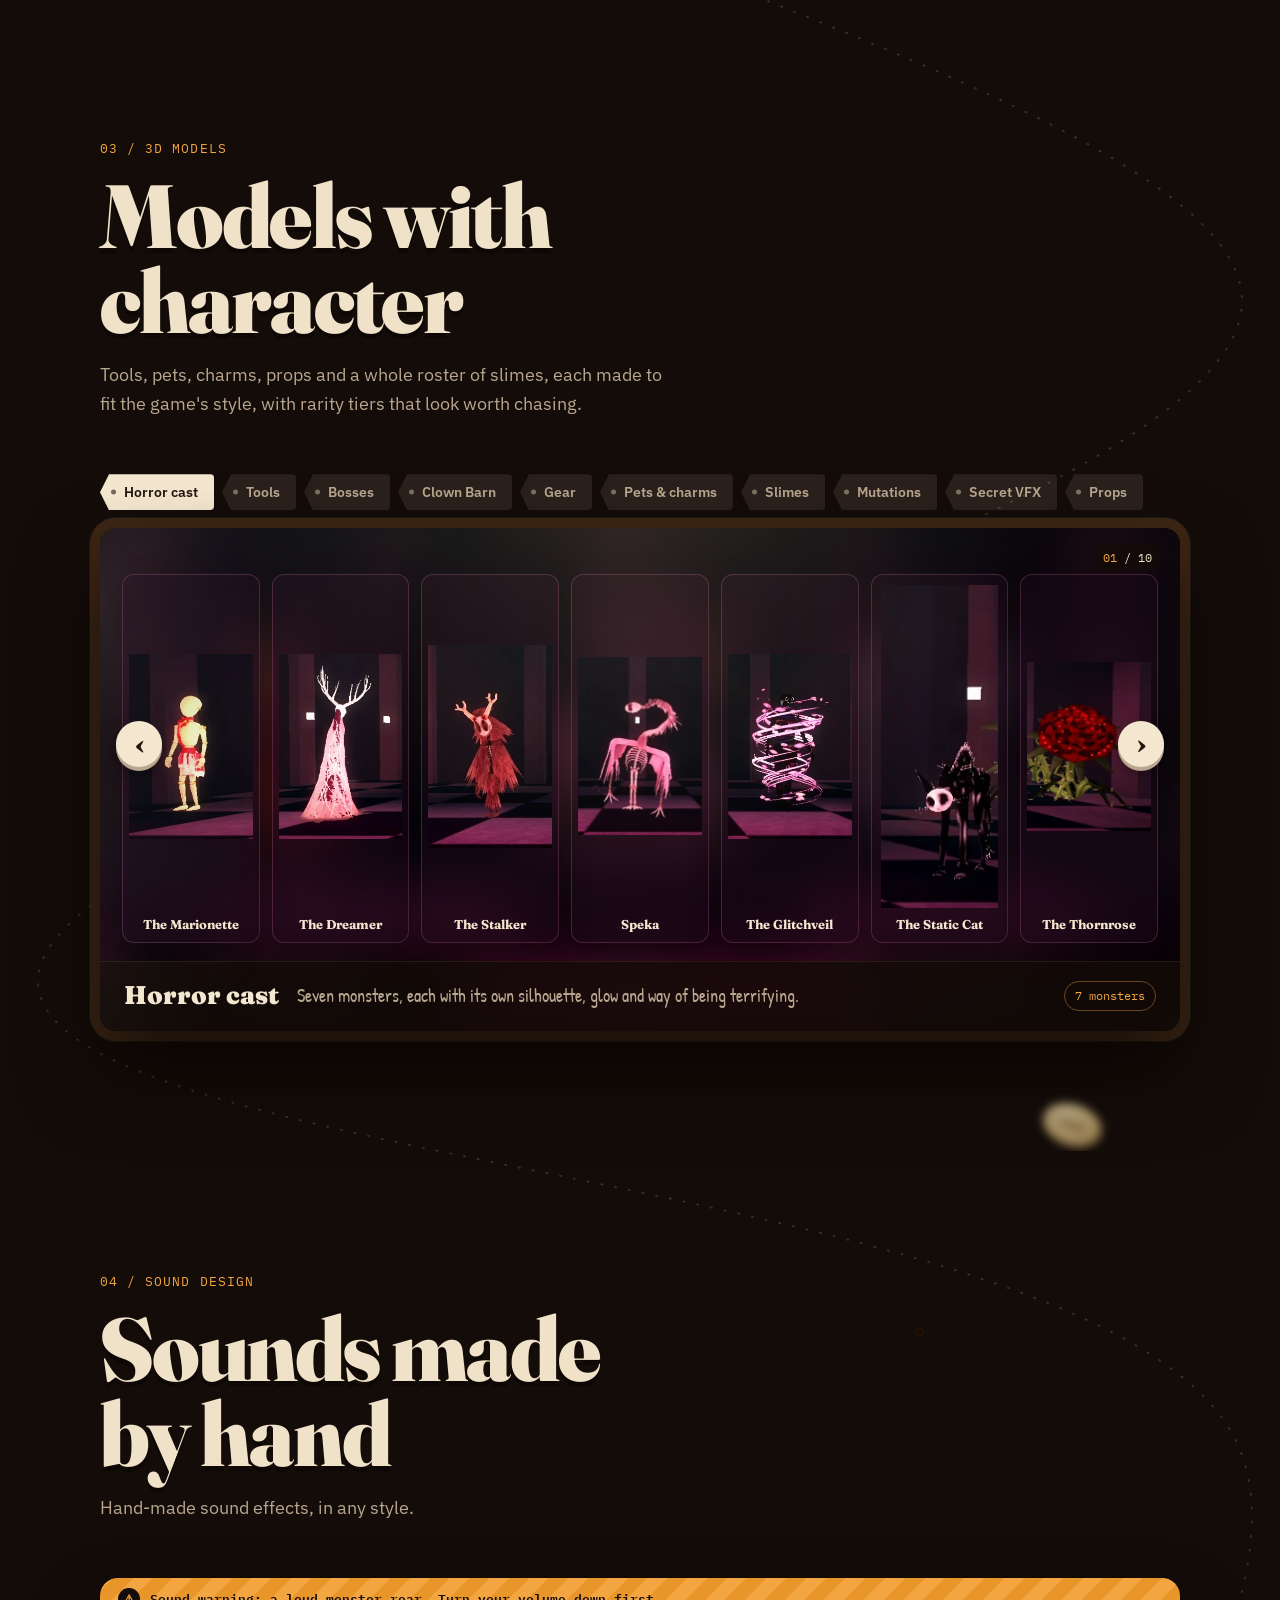
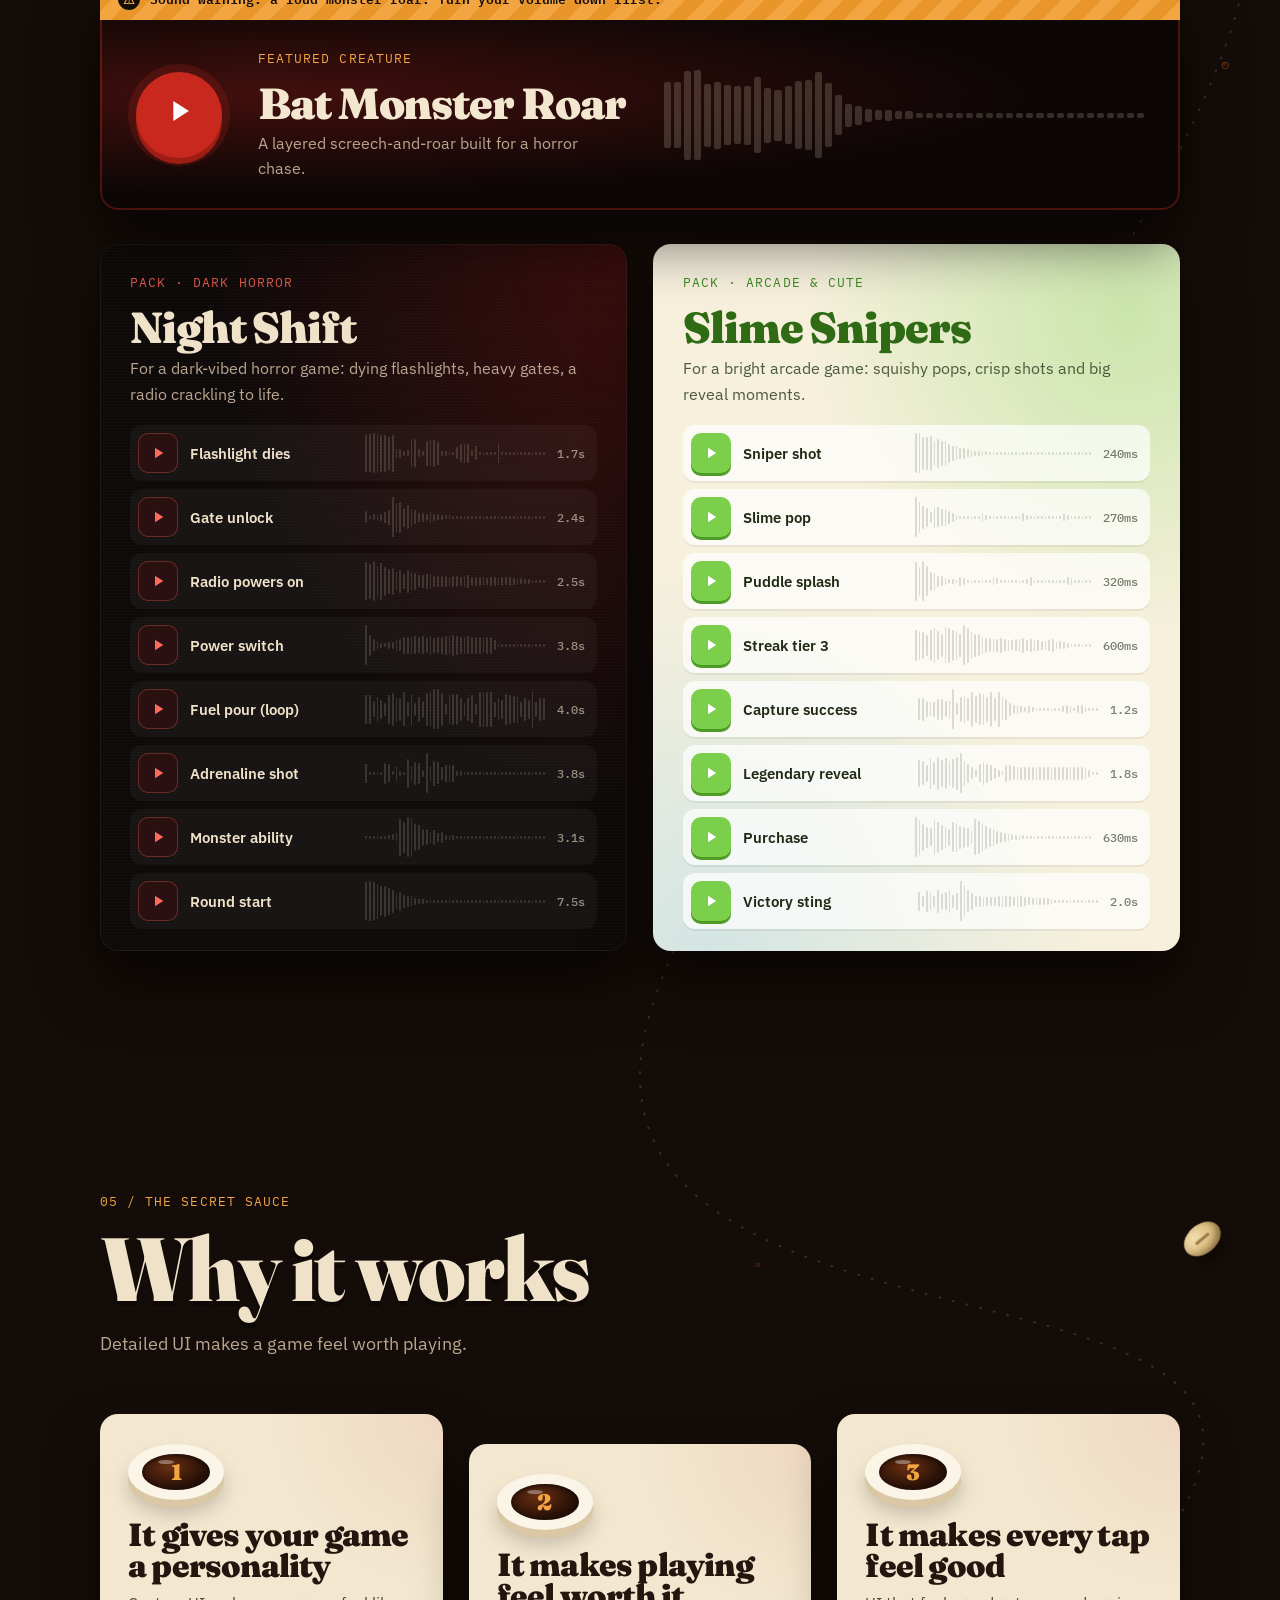
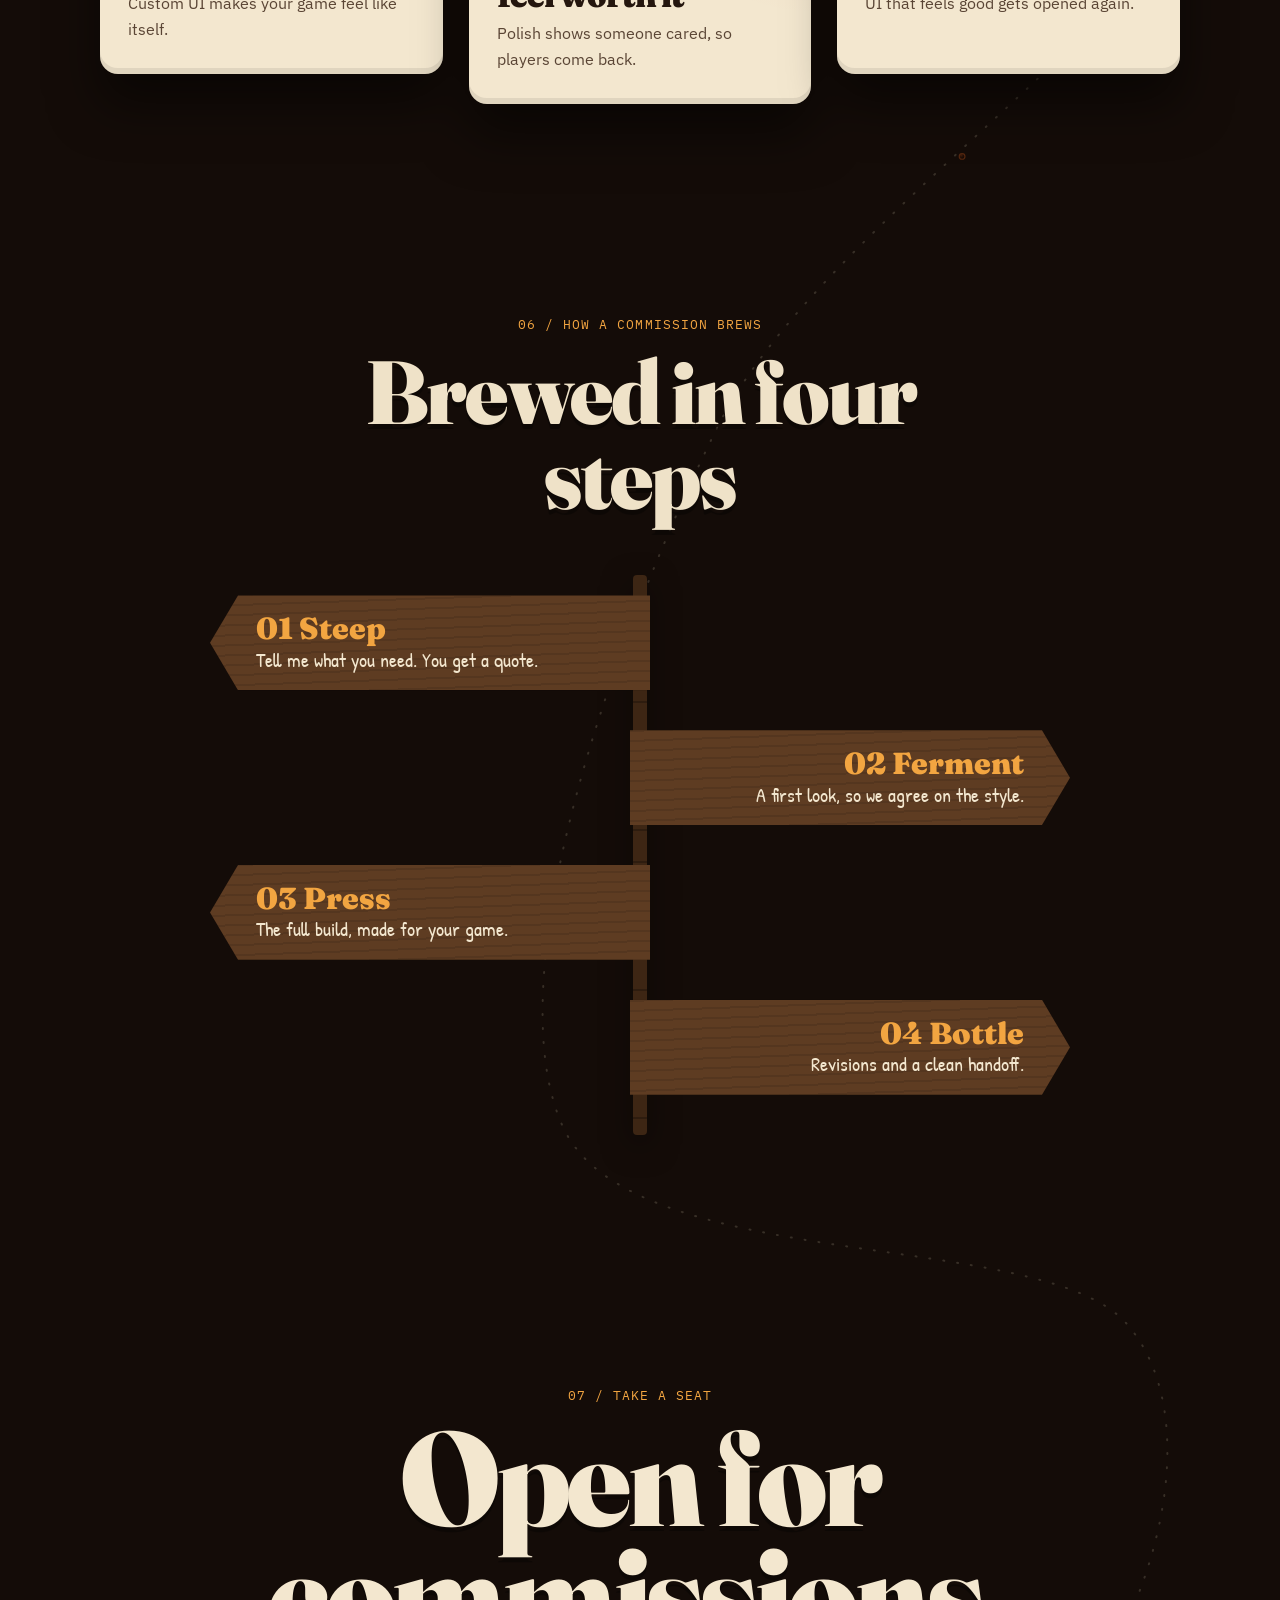
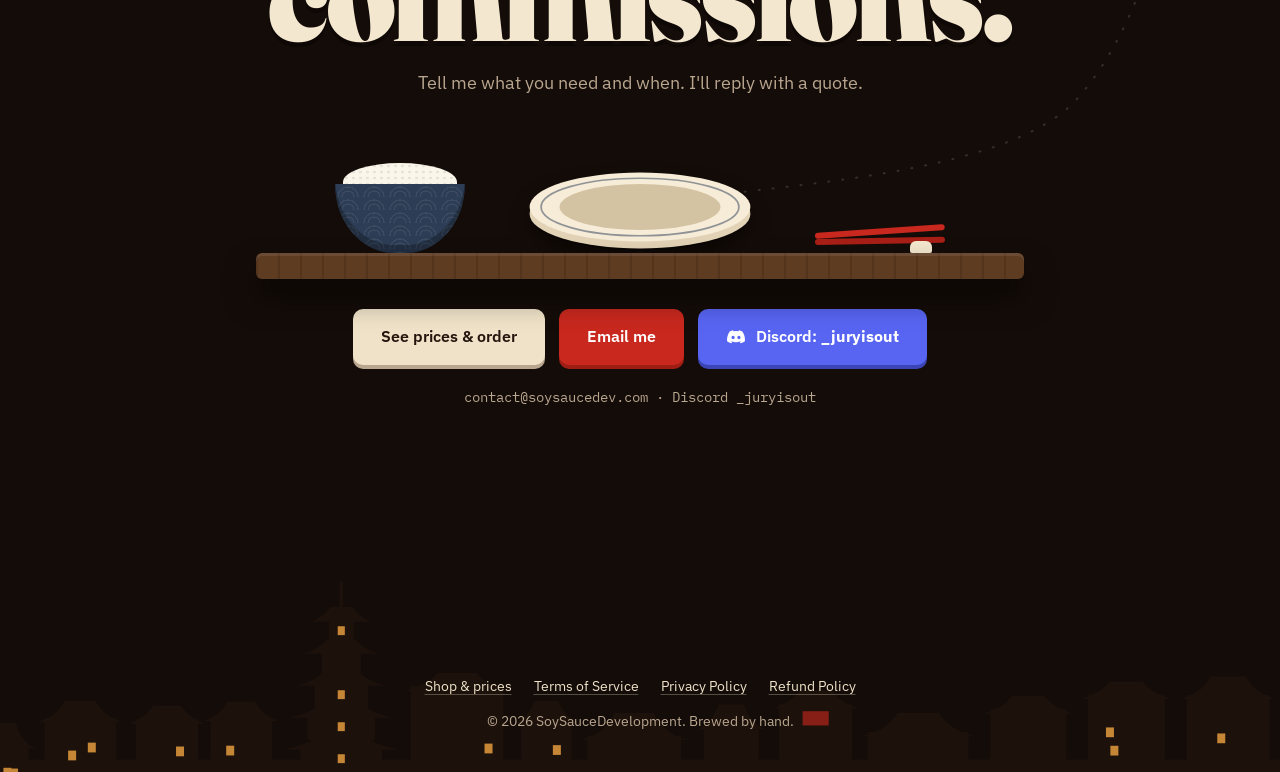
==== commit 2902e0f7: "Polish: remove decorative noise, shorten copy, drop ingredients section Co-Authored-By: Claude Opus " ====
--- a/index.html
+++ b/index.html
@@ -83,16 +83,15 @@
         <span class="lantern sm" style="--x:89%;--len:430px;--d:-2.1s"></span>
       </div>
       <div class="embers" aria-hidden="true"></div>
-      <p class="vert" aria-hidden="true">醤油開発 · 注文受付中</p>
 
       <div class="hero-copy">
-        <p class="hand eyebrow"><i></i> commissions open · UI, builds, models &amp; SFX by SoySauceDevelopment</p>
+        <p class="hand eyebrow"><i></i> commissions open</p>
         <h1>
           <span class="l1">UI That Gives Your Players</span>
           <span class="l2" id="coat">JUSTIFICATION</span>
           <span class="l3">To Spend<b class="dot">.</b></span>
         </h1>
-        <p class="lead">Shops, menus and HUDs, plus maps, 3D models and hand-made sound effects for Roblox games. Any style, made to give your game a personality.</p>
+        <p class="lead">UI, maps, models and sound for Roblox games, made by hand.</p>
         <div class="cta">
           <a class="btn red" href="#contact">Commission me</a>
           <a class="btn ghost" href="#work">See the work</a>
@@ -178,8 +177,7 @@
 
     <!-- ============ MARQUEE ============ -->
     <div class="ribbons" aria-hidden="true">
-      <div class="ribbon back"><div class="track"><span>醤油 · 注文 · デザイン · 醤油 · 注文 · デザイン · 醤油 · 注文 · デザイン · 醤油 · 注文 · デザイン · </span><span>醤油 · 注文 · デザイン · 醤油 · 注文 · デザイン · 醤油 · 注文 · デザイン · 醤油 · 注文 · デザイン · </span></div></div>
-      <div class="ribbon front"><div class="track"><span>SHOPS ✦ HUDS ✦ CRAFTING MENUS ✦ MAP DESIGN ✦ 3D MODELS ✦ HAND-MADE SFX ✦ HORROR ✦ COZY ✦ ARCADE ✦ </span><span>SHOPS ✦ HUDS ✦ CRAFTING MENUS ✦ MAP DESIGN ✦ 3D MODELS ✦ HAND-MADE SFX ✦ HORROR ✦ COZY ✦ ARCADE ✦ </span></div></div>
+      <div class="ribbon front"><div class="track"><span>GAME REVIEWS ✦ UI DESIGN ✦ MAPS ✦ 3D MODELS ✦ SFX ✦ </span><span>GAME REVIEWS ✦ UI DESIGN ✦ MAPS ✦ 3D MODELS ✦ SFX ✦ </span></div></div>
     </div>
 
     <!-- ============ WORK ============ -->
@@ -188,16 +186,14 @@
       <div class="decor" aria-hidden="true">
         <span class="bean" data-depth=".35" style="left:6%;top:14%;--s:1.4;--r:30deg"></span>
         <span class="bean far" data-depth=".15" style="left:90%;top:22%;--s:.8;--r:-20deg"></span>
-        <span class="splat" data-depth=".25" data-seed="3" style="left:92%;top:58%;--s:1"></span>
         <span class="bean near" data-depth=".6" style="left:2%;top:66%;--s:2.2;--r:70deg"></span>
         <span class="bean far" data-depth=".12" style="left:48%;top:88%;--s:.7;--r:10deg"></span>
       </div>
-      <span class="kanji" aria-hidden="true">作品</span>
       <div class="wrap">
         <header class="sec-head">
           <p class="mono label">01 / UI commissions</p>
           <h2>Fresh off<br>the stove</h2>
-          <p class="lead">Real UI I built for client games. Every screen is designed so players know what they're getting and why it's worth it.</p>
+          <p class="lead">Real UI from client games.</p>
         </header>
 
         <article class="case">
@@ -205,22 +201,18 @@
             <div class="frame-bar"><i></i><i></i><i></i><span class="mono">commission_01 · shop_ui.mp4</span><button class="expand" aria-label="Open video larger">⤢</button></div>
             <div class="screen"><video muted loop playsinline preload="none" poster="media/slime-shop.jpg"><source src="media/slime-shop.mp4" type="video/mp4"></video><span class="live mono">● playing</span></div>
             <span class="tape t-l"></span><span class="tape t-r"></span>
-            <p class="callout hand" style="--x:-4%;--y:22%;--r:-6deg">struck-out prices<br>do the value math ↘</p>
-            <p class="callout hand right" style="--x:96%;--y:70%;--r:5deg">↙ a gift button on<br>every single offer</p>
           </div>
           <div class="case-info">
             <div class="case-title">
               <p class="mono label">Shop &amp; monetization</p>
               <h3>The Slime Shop</h3>
-              <p>A storybook shop where every offer explains itself. Players see what they get, what it's worth, and why this one is the best deal.</p>
-              <p class="why"><b>Why players spend:</b> the value is worked out for them, and the best deal is impossible to miss.</p>
+              <p>A storybook shop where every offer explains itself.</p>
+              <p class="why"><b>Why players spend:</b> the best deal is impossible to miss.</p>
             </div>
             <ul class="built">
               <li>Tabbed <b>Deals / Jewels / Packs / Passes</b> book layout</li>
               <li>Limited starter pack with a countdown and a price ladder</li>
               <li>Anchor pricing: struck-out prices and "2.4x the jewels" lines</li>
-              <li><b>Best value</b> and <b>Most jewels</b> ribbons to guide the choice</li>
-              <li>Gamepass bundle with "Save R$198" and owned states</li>
             </ul>
           </div>
           <ul class="tags"><li>Shop UI</li><li>Monetization</li><li>Gamepasses</li><li>Mobile</li></ul>
@@ -231,22 +223,18 @@
             <div class="frame-bar"><i></i><i></i><i></i><span class="mono">commission_02 · forge_ui.mp4</span><button class="expand" aria-label="Open video larger">⤢</button></div>
             <div class="screen"><video muted loop playsinline preload="none" poster="media/forge-ui.jpg"><source src="media/forge-ui.mp4" type="video/mp4"></video><span class="live mono">● playing</span></div>
             <span class="tape t-l"></span><span class="tape t-r"></span>
-            <p class="callout hand right" style="--x:96%;--y:18%;--r:6deg">↙ every material on<br>the bench: have / need</p>
-            <p class="callout hand" style="--x:-4%;--y:74%;--r:-4deg">the upsell sits right<br>above the button ↗</p>
           </div>
           <div class="case-info">
             <div class="case-title">
               <p class="mono label">Crafting &amp; forge</p>
               <h3>The Mountain Forge</h3>
-              <p>A forge menu that makes progression feel real. You can see every material on the workbench before you hammer it together.</p>
-              <p class="why"><b>Why players spend:</b> they always know what they're one step away from, and the faster option is right where they're already looking.</p>
+              <p>A forge menu that makes progression feel real.</p>
+              <p class="why"><b>Why players spend:</b> the next step and the faster option are always in view.</p>
             </div>
             <ul class="built">
               <li>Recipe list with ready states and craft timers</li>
               <li>Ingredient workbench showing <b>have / need</b> counts</li>
               <li>Parchment tooltips with rarity, stats and where to find items</li>
-              <li>Requirement checklist: rank and free forge slot</li>
-              <li><b>Quick Forge −30% time</b> upsell above the main button</li>
             </ul>
           </div>
           <ul class="tags"><li>Crafting UI</li><li>Tooltips</li><li>Progression</li><li>Upsell</li></ul>
@@ -257,22 +245,18 @@
             <div class="frame-bar"><i></i><i></i><i></i><span class="mono">commission_03 · paper_town_ui.mp4</span><button class="expand" aria-label="Open video larger">⤢</button></div>
             <div class="screen wide16"><video muted loop playsinline preload="none" poster="media/papercraft-ui.jpg"><source src="media/papercraft-ui.mp4" type="video/mp4"></video><span class="live mono">● playing</span></div>
             <span class="tape t-l"></span><span class="tape t-r"></span>
-            <p class="callout hand" style="--x:-4%;--y:20%;--r:-5deg">a pegboard shop with<br>a "best" ribbon ↘</p>
-            <p class="callout hand right" style="--x:96%;--y:72%;--r:4deg">↙ paint-tube upgrades<br>fill up level by level</p>
           </div>
           <div class="case-info">
             <div class="case-title">
               <p class="mono label">Shop, rolls &amp; upgrades</p>
               <h3>Paper Town</h3>
-              <p>A cozy craft game where every menu looks cut, taped and pinned by hand, from the pegboard shop to the cardboard shelves.</p>
-              <p class="why"><b>Why players spend:</b> every roll, upgrade and sale shows its value right away, so each tap feels worth it.</p>
+              <p>Every menu looks cut, taped and pinned by hand.</p>
+              <p class="why"><b>Why players spend:</b> every tap shows its value right away.</p>
             </div>
             <ul class="built">
               <li>Pegboard shop with <b>Passes / Boosts / Cash</b> tabs and a "Best" ribbon</li>
               <li>Timed boosts (60m, 24h) with clear price tags and a <b>Rip to buy</b> button</li>
               <li>Roll machine with rarity banners: Common to Epic</li>
-              <li>Paint-tube upgrade panel with level pips and odds on the side</li>
-              <li><b>My Stuff</b> shelves with value tags and a sell box</li>
             </ul>
           </div>
           <ul class="tags"><li>Shop UI</li><li>Rolls</li><li>Upgrades</li><li>Inventory</li></ul>
@@ -283,22 +267,18 @@
             <div class="frame-bar"><i></i><i></i><i></i><span class="mono">commission_04 · horror_menu.mp4</span><button class="expand" aria-label="Open video larger">⤢</button></div>
             <div class="screen menu-crop"><video muted loop playsinline preload="none" poster="media/horror-menu.jpg"><source src="media/horror-menu.mp4" type="video/mp4"></video><span class="live mono">● playing</span></div>
             <span class="tape t-l"></span><span class="tape t-r"></span>
-            <p class="callout hand right" style="--x:96%;--y:20%;--r:5deg">↙ paper-scrap sliders<br>on a wooden board</p>
-            <p class="callout hand" style="--x:-4%;--y:72%;--r:-5deg">PLAY rips in half<br>when you press it ↗</p>
           </div>
           <div class="case-info">
             <div class="case-title">
               <p class="mono label">Main menu &amp; settings</p>
               <h3>The Clothesline Menu</h3>
-              <p>A dark horror title screen where every button is a scrap of paper pegged to a clothesline, from the signs dropping in to the PLAY ticket tearing apart.</p>
-              <p class="why"><b>Why it works:</b> the menu sets the mood before the game even starts, so players walk in already on edge.</p>
+              <p>A horror title screen pegged to a clothesline.</p>
+              <p class="why"><b>Why it works:</b> players walk in already on edge.</p>
             </div>
             <ul class="built">
               <li>Signs <b>drop in on a clothesline</b> as the menu opens</li>
               <li>A torn-paper <b>PLAY ticket that rips</b> when pressed</li>
               <li>Wooden-board settings with paper-scrap sliders: Chaos, Music, Sound</li>
-              <li>A <b>Calm</b> toggle for players who want less intensity</li>
-              <li>Smooth slides between the menu and settings</li>
             </ul>
           </div>
           <ul class="tags"><li>Main menu</li><li>Settings</li><li>Horror</li><li>Animation</li></ul>
@@ -314,14 +294,12 @@
     <section id="maps" class="maps">
       <div class="decor" aria-hidden="true">
         <span class="bean far" data-depth=".15" style="left:94%;top:8%;--s:.9;--r:40deg"></span>
-        <span class="splat" data-depth=".28" data-seed="5" style="left:1%;top:46%;--s:.9"></span>
-      </div>
-      <span class="kanji" aria-hidden="true">地図</span>
+      </div>
       <div class="wrap">
         <header class="sec-head">
           <p class="mono label">02 / builds &amp; maps</p>
           <h2>If maps had<br>a leitmotif</h2>
-          <p class="lead">I make maps tailored to your game, with atmosphere and detail that make players want to stay.</p>
+          <p class="lead">Maps tailored to your game, made so players want to stay.</p>
           <ul class="styles mono"><li>Dark fantasy</li><li>Horror</li><li>Cozy &amp; bright</li><li>Low-poly</li><li>Papercraft</li></ul>
         </header>
 
@@ -335,7 +313,7 @@
             </div>
             <div class="walk-info">
               <h3>The Red Ward</h3>
-              <p>An abandoned hospital drowned in emergency red light: empty wards, curtains, IV stands, glowing pods and a waiting room nobody leaves.</p>
+              <p>An abandoned hospital drowned in emergency red light.</p>
               <ul class="tags"><li>Horror</li><li>Lighting</li><li>Interior</li></ul>
             </div>
           </article>
@@ -347,7 +325,7 @@
             </div>
             <div class="walk-info">
               <h3>The Overgrown Wing</h3>
-              <p>A forgotten facility taken over by jungle: giant mushrooms, glowing spores and fireflies, ferns breaking through the floor and light spilling through the ruins.</p>
+              <p>A forgotten facility taken over by glowing jungle.</p>
               <ul class="tags"><li>Atmosphere</li><li>Foliage</li><li>Moody</li></ul>
             </div>
           </article>
@@ -408,7 +386,6 @@
       <div class="decor" aria-hidden="true">
         <span class="bean near" data-depth=".5" style="left:93%;top:60%;--s:1.8;--r:20deg"></span>
       </div>
-      <span class="kanji" aria-hidden="true">模型</span>
       <div class="wrap">
         <header class="sec-head">
           <p class="mono label">03 / 3D models</p>
@@ -504,12 +481,11 @@
 
     <!-- ============ SFX ============ -->
     <section id="sfx" class="sfx">
-      <span class="kanji" aria-hidden="true">音響</span>
       <div class="wrap">
         <header class="sec-head">
           <p class="mono label">04 / sound design</p>
           <h2>Sounds made<br>by hand</h2>
-          <p class="lead">Every sound effect is hand-made with passion, from creaking horror gates to bouncy slime pops. Any style, any mood.</p>
+          <p class="lead">Hand-made sound effects, in any style.</p>
         </header>
 
         <article class="roar">
@@ -563,7 +539,6 @@
             </ul>
           </article>
         </div>
-        <p class="hand range">Horror, arcade, cozy, UI clicks, ambience, creatures: tell me the mood and I'll make it.</p>
       </div>
       <i class="pour-pt" style="left:97%;top:20%"></i>
       <i class="pour-pt" style="left:50%;top:100%"></i>
@@ -572,31 +547,29 @@
     <!-- ============ WHY IT WORKS ============ -->
     <section id="sauce" class="sauce">
       <div class="decor" aria-hidden="true">
-        <span class="splat" data-depth=".3" data-seed="8" style="left:4%;top:30%;--s:1.3"></span>
         <span class="bean" data-depth=".4" style="left:88%;top:12%;--s:1.2;--r:-40deg"></span>
       </div>
-      <span class="kanji" aria-hidden="true">秘伝</span>
       <div class="wrap">
         <header class="sec-head">
           <p class="mono label">05 / the secret sauce</p>
           <h2>Why it works</h2>
-          <p class="lead">Detailed UI gives a game its personality. When every screen looks cared for, players feel the game is worth their time.</p>
+          <p class="lead">Detailed UI makes a game feel worth playing.</p>
         </header>
         <div class="dishes">
           <article class="tile">
             <div class="saucer"><span>1</span></div>
             <h3>It gives your game a personality</h3>
-            <p>Players spend a lot of time in menus. Custom UI makes your game feel like itself, not a template.</p>
+            <p>Custom UI makes your game feel like itself.</p>
           </article>
           <article class="tile">
             <div class="saucer"><span>2</span></div>
             <h3>It makes playing feel worth it</h3>
-            <p>Polish shows players that someone cared. That trust makes them feel good about playing, and about coming back.</p>
+            <p>Polish shows someone cared, so players come back.</p>
           </article>
           <article class="tile">
             <div class="saucer"><span>3</span></div>
             <h3>It makes every tap feel good</h3>
-            <p>Buttons that squash, numbers that count up, menus that open like real objects. UI that feels good gets opened again.</p>
+            <p>UI that feels good gets opened again.</p>
           </article>
         </div>
       </div>
@@ -605,63 +578,20 @@
 
     <!-- ============ PROCESS ============ -->
     <section id="process" class="timeline">
-      <span class="kanji" aria-hidden="true">熟成</span>
       <div class="wrap">
         <header class="sec-head center">
           <p class="mono label">06 / how a commission brews</p>
           <h2>Brewed in four steps</h2>
         </header>
         <div class="posts">
-          <div class="post l"><b>01 Steep</b><span>Your brief, references and what you need: UI, builds, models or SFX. You get a quote and a timeline.</span></div>
-          <div class="post r"><b>02 Ferment</b><span>A first look (one screen, one area, one model or a few sounds) so we agree on the style before the full build.</span></div>
-          <div class="post l"><b>03 Press</b><span>The full build, made to fit your game, with all the detail and polish.</span></div>
-          <div class="post r"><b>04 Bottle</b><span>Polish, revisions and a clean handoff your team can extend.</span></div>
+          <div class="post l"><b>01 Steep</b><span>Tell me what you need. You get a quote.</span></div>
+          <div class="post r"><b>02 Ferment</b><span>A first look, so we agree on the style.</span></div>
+          <div class="post l"><b>03 Press</b><span>The full build, made for your game.</span></div>
+          <div class="post r"><b>04 Bottle</b><span>Revisions and a clean handoff.</span></div>
         </div>
       </div>
       <i class="pour-pt" style="left:56%;top:22%"></i>
       <i class="pour-pt" style="left:44%;top:88%"></i>
-    </section>
-
-    <!-- ============ SKILLS ============ -->
-    <section id="skills" class="skills">
-      <div class="decor" aria-hidden="true">
-        <span class="bean near" data-depth=".55" style="left:92%;top:70%;--s:2;--r:-60deg"></span>
-      </div>
-      <span class="kanji" aria-hidden="true">材料</span>
-      <div class="wrap">
-        <header class="sec-head">
-          <p class="mono label">07 / ingredients</p>
-          <h2>What goes in</h2>
-        </header>
-        <div class="skill-grid">
-          <div class="facts">
-            <h3>Nutrition Facts</h3>
-            <p class="serv">Serving size <b>1 commission</b></p>
-            <div class="rule thick"></div>
-            <div class="cal"><span>Conversion</span><b>↑ high</b></div>
-            <div class="rule mid"></div>
-            <p class="dv">% Daily Value*</p>
-            <div class="nrow"><div><b>Shop UI</b> monetization</div><b>95%</b><i style="--w:95%"></i></div>
-            <div class="nrow"><div><b>Menus &amp; HUDs</b> crafting, inventory</div><b>90%</b><i style="--w:90%"></i></div>
-            <div class="nrow"><div><b>Map design</b> atmosphere, detail</div><b>90%</b><i style="--w:90%"></i></div>
-            <div class="nrow"><div><b>3D models</b> tools, pets, props</div><b>90%</b><i style="--w:90%"></i></div>
-            <div class="nrow"><div><b>Sound design</b> hand-made SFX</div><b>90%</b><i style="--w:90%"></i></div>
-            <div class="nrow"><div><b>Animation</b> juice, feedback</div><b>85%</b><i style="--w:85%"></i></div>
-            <div class="nrow"><div><b>Layouts</b> PC, mobile, console</div><b>85%</b><i style="--w:85%"></i></div>
-            <div class="nrow"><div><b>Scripting</b> Luau</div><b>70%</b><i style="--w:70%"></i></div>
-            <div class="rule thick"></div>
-            <p class="foot">* Percent Daily Values are based on a 2,000 Robux diet. May contain traces of late nights.</p>
-          </div>
-          <div class="ingredients">
-            <p class="ing"><b>INGREDIENTS:</b> ROBLOX STUDIO, FIGMA, BLENDER, LUAU, A STRICT EYE FOR SPACING, ANIMATION THAT FEELS GOOD, AND A GENEROUS SPLASH OF SOY SAUCE.</p>
-            <ul class="tickets">
-              <li>Roblox Studio</li><li>Figma</li><li>Blender</li><li>Luau</li>
-            </ul>
-            <p class="hand aside">↖ made fresh for every game, never a template</p>
-          </div>
-        </div>
-      </div>
-      <i class="pour-pt" style="left:52%;top:50%"></i>
     </section>
 
     <!-- ============ CONTACT ============ -->
@@ -669,9 +599,9 @@
       <i class="pour-pt" style="left:88%;top:8%"></i>
       <i class="pour-pt" style="left:84%;top:52%"></i>
       <div class="wrap">
-        <p class="mono label">08 / take a seat</p>
+        <p class="mono label">07 / take a seat</p>
         <h2 class="huge">Open for<br>commissions.</h2>
-        <p class="lead">Tell me about your game, what you need (UI, builds, models or SFX) and your deadline. I'll reply with a plan and a quote.</p>
+        <p class="lead">Tell me what you need and when. I'll reply with a quote.</p>
         <div class="table">
           <div class="bowl" aria-hidden="true">
             <span class="steam s1"></span><span class="steam s2"></span><span class="steam s3"></span>
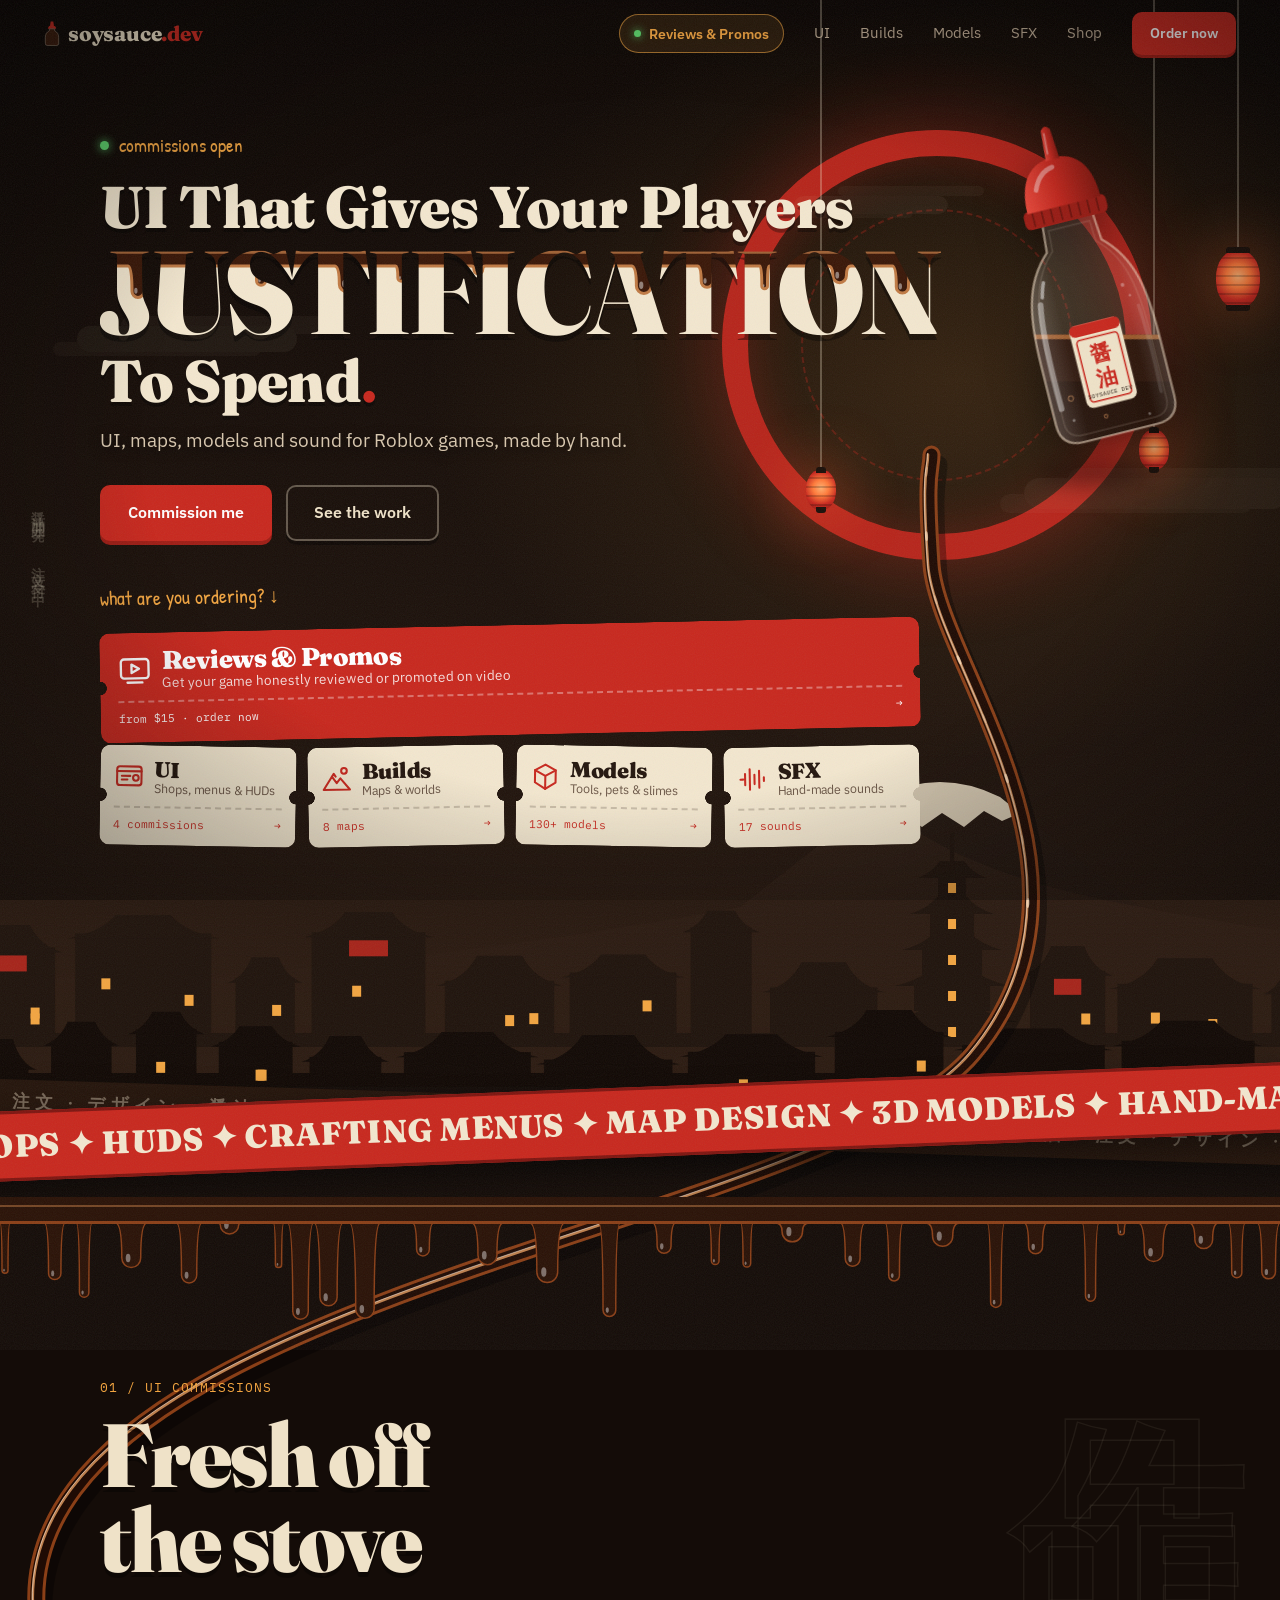
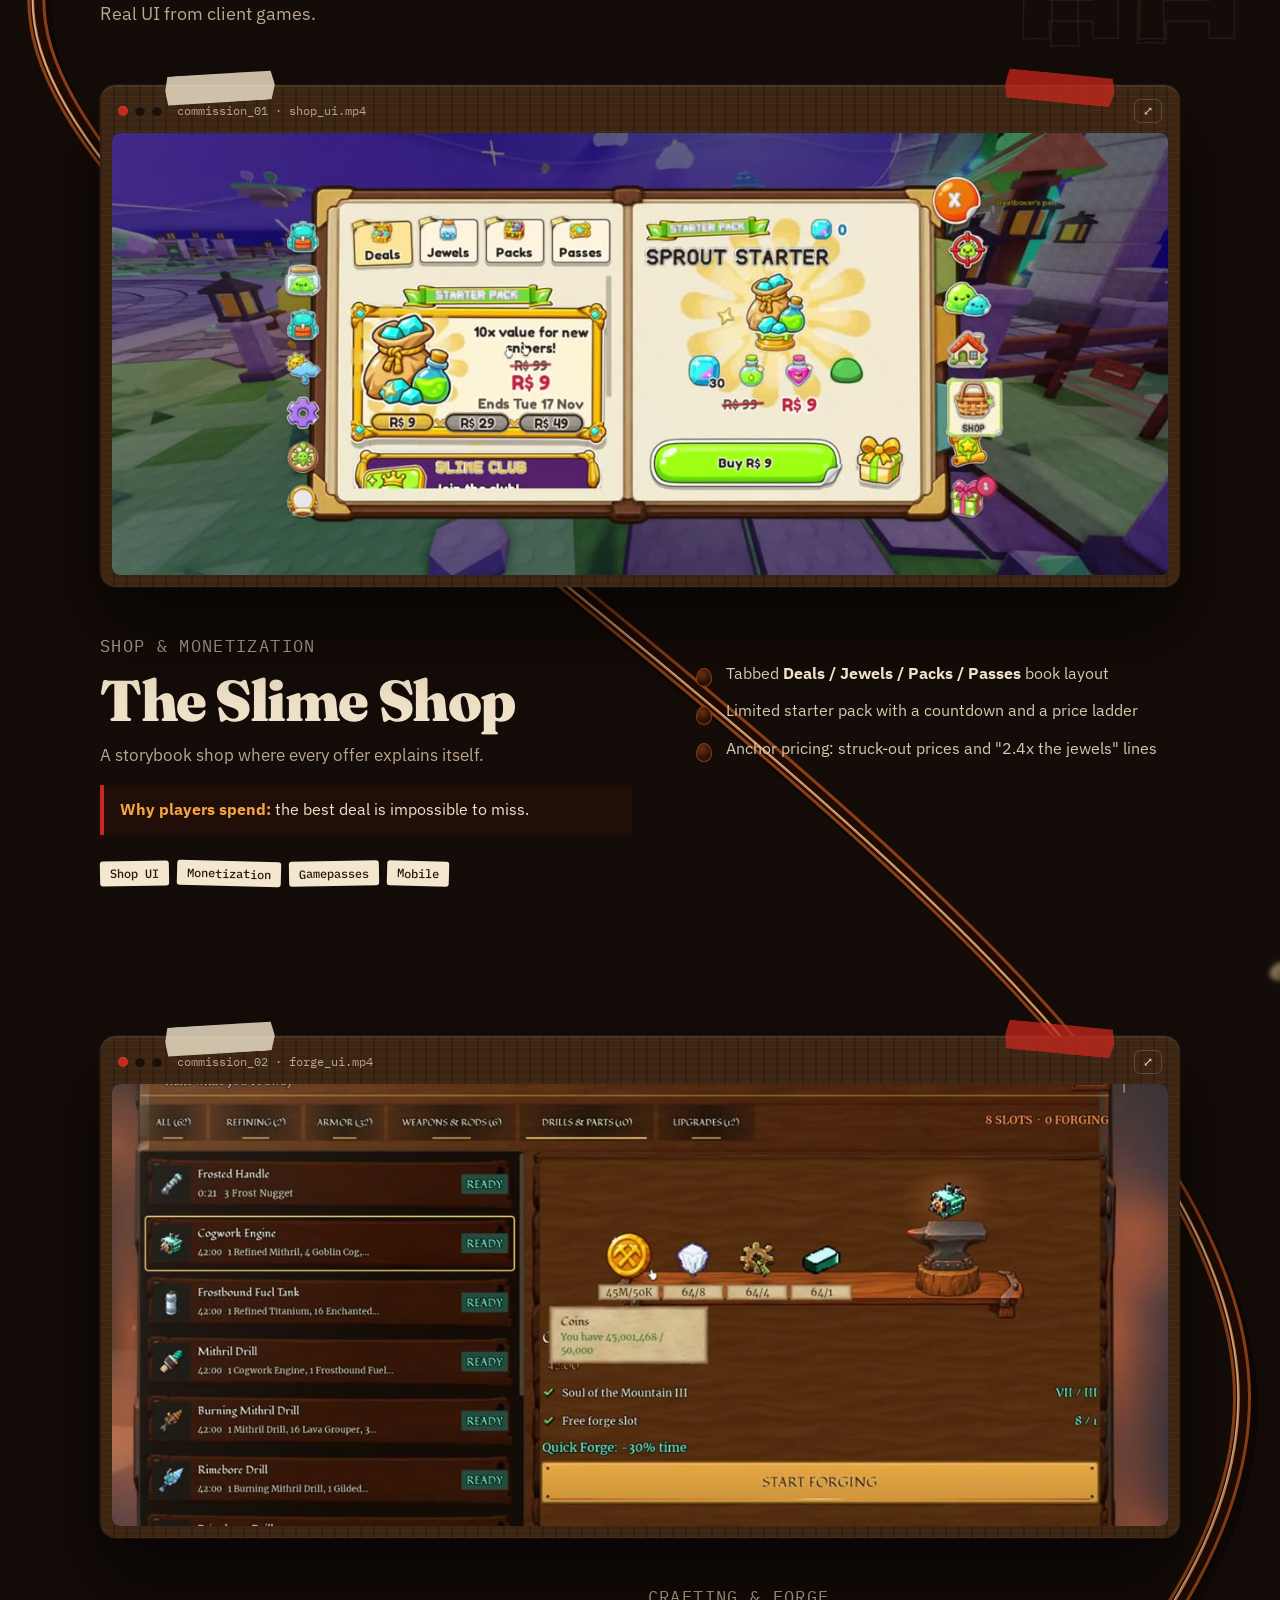
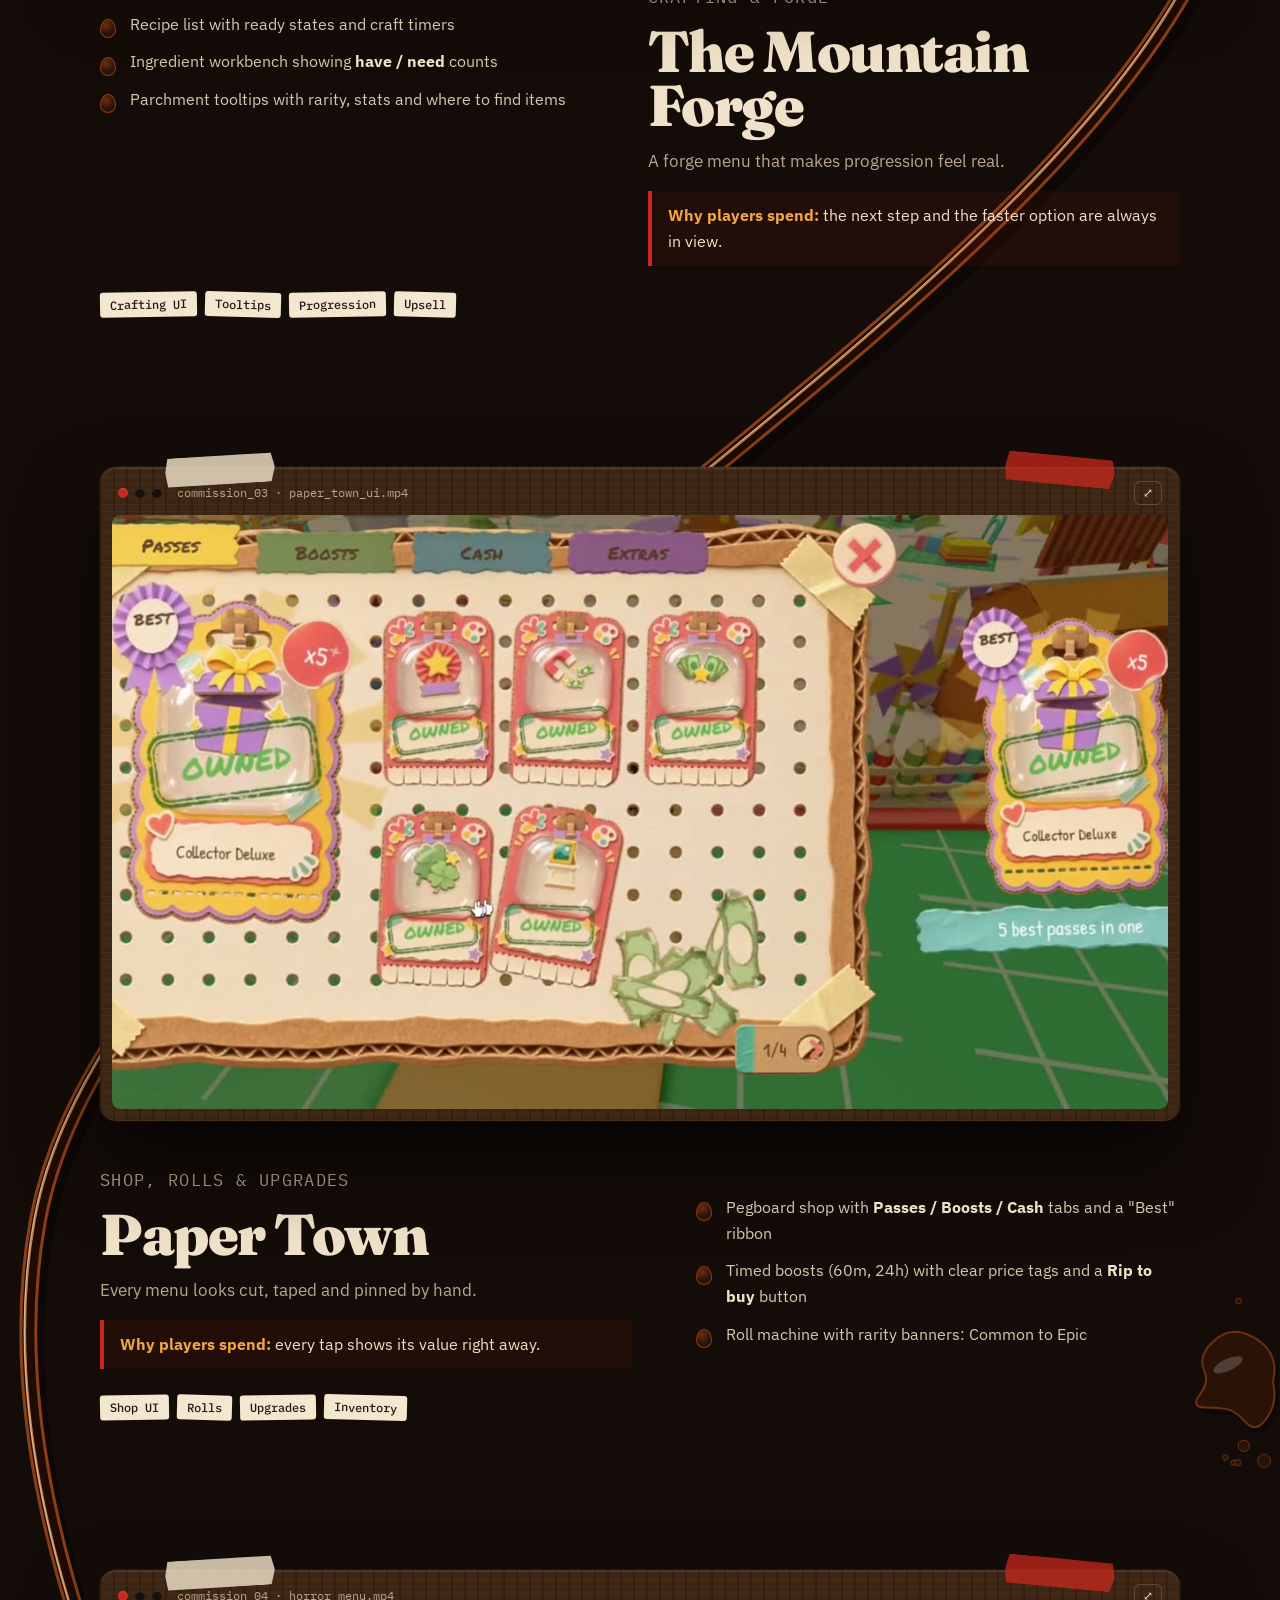
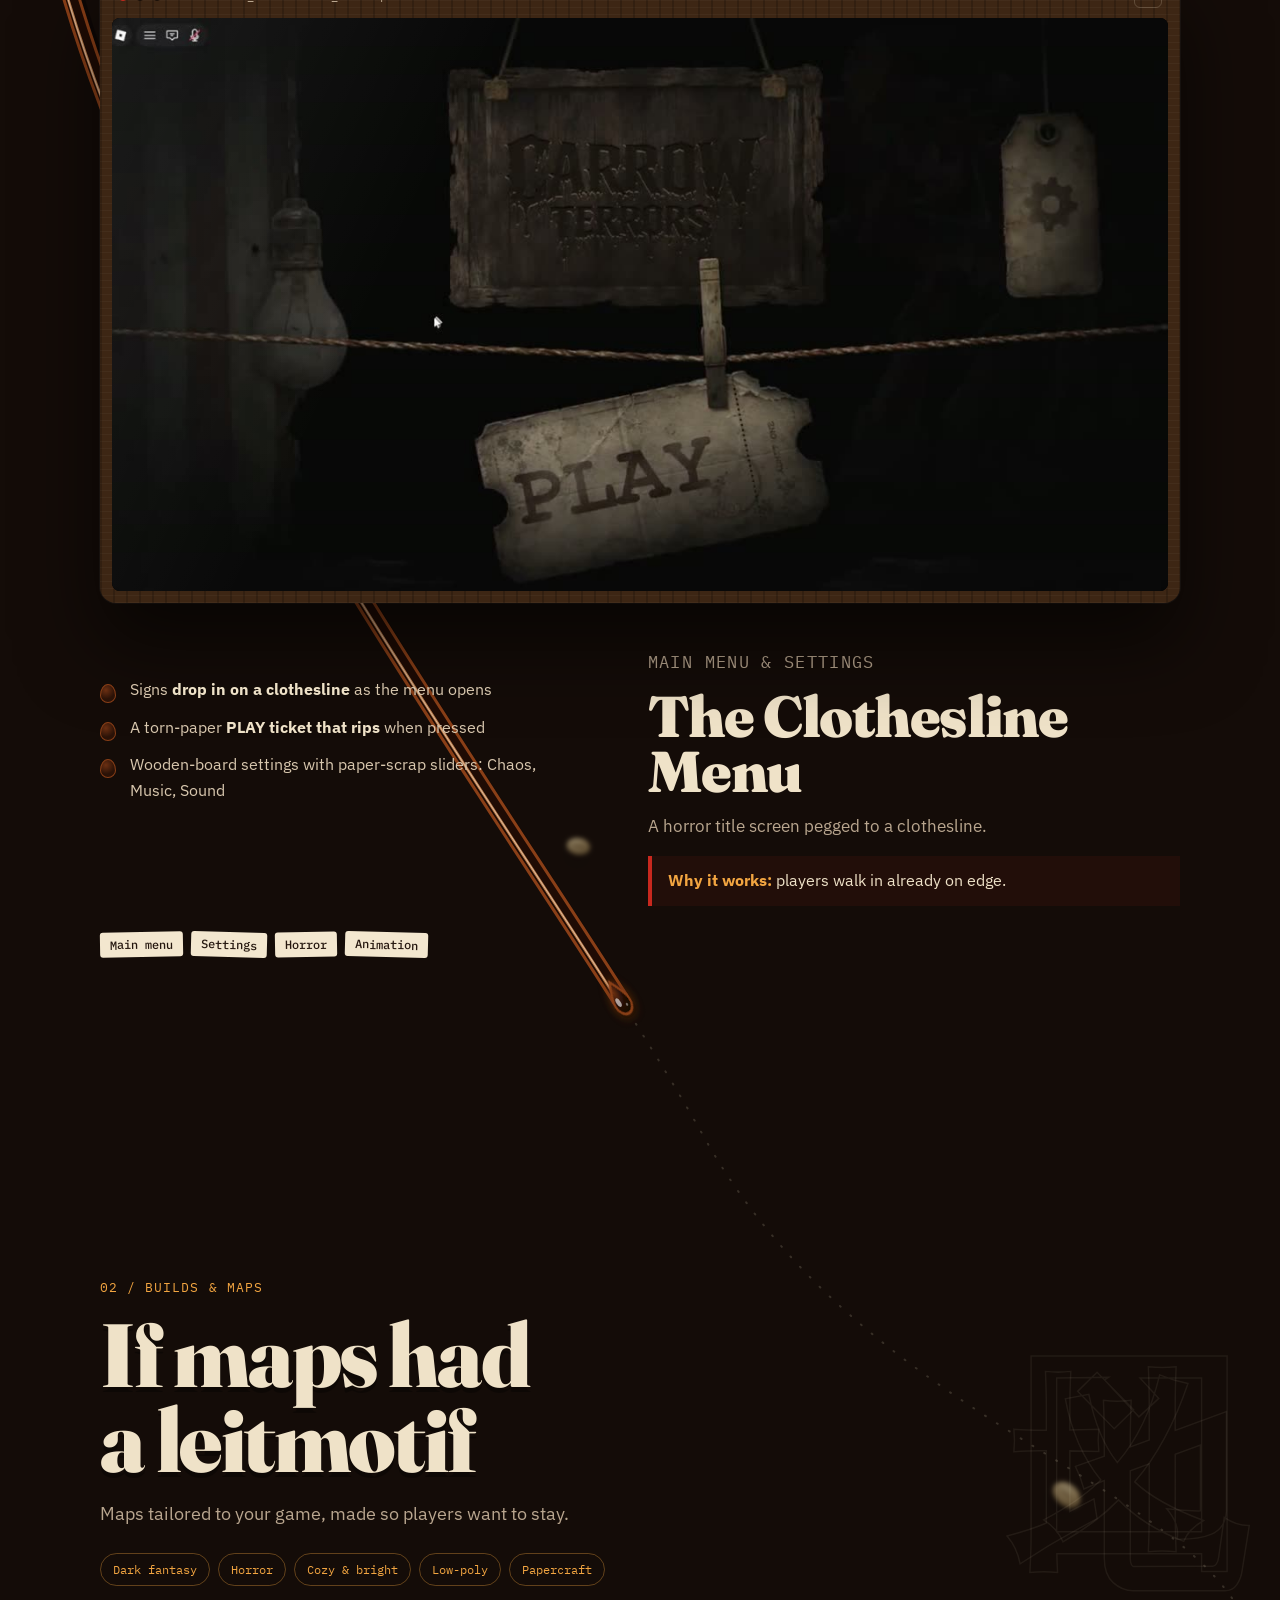
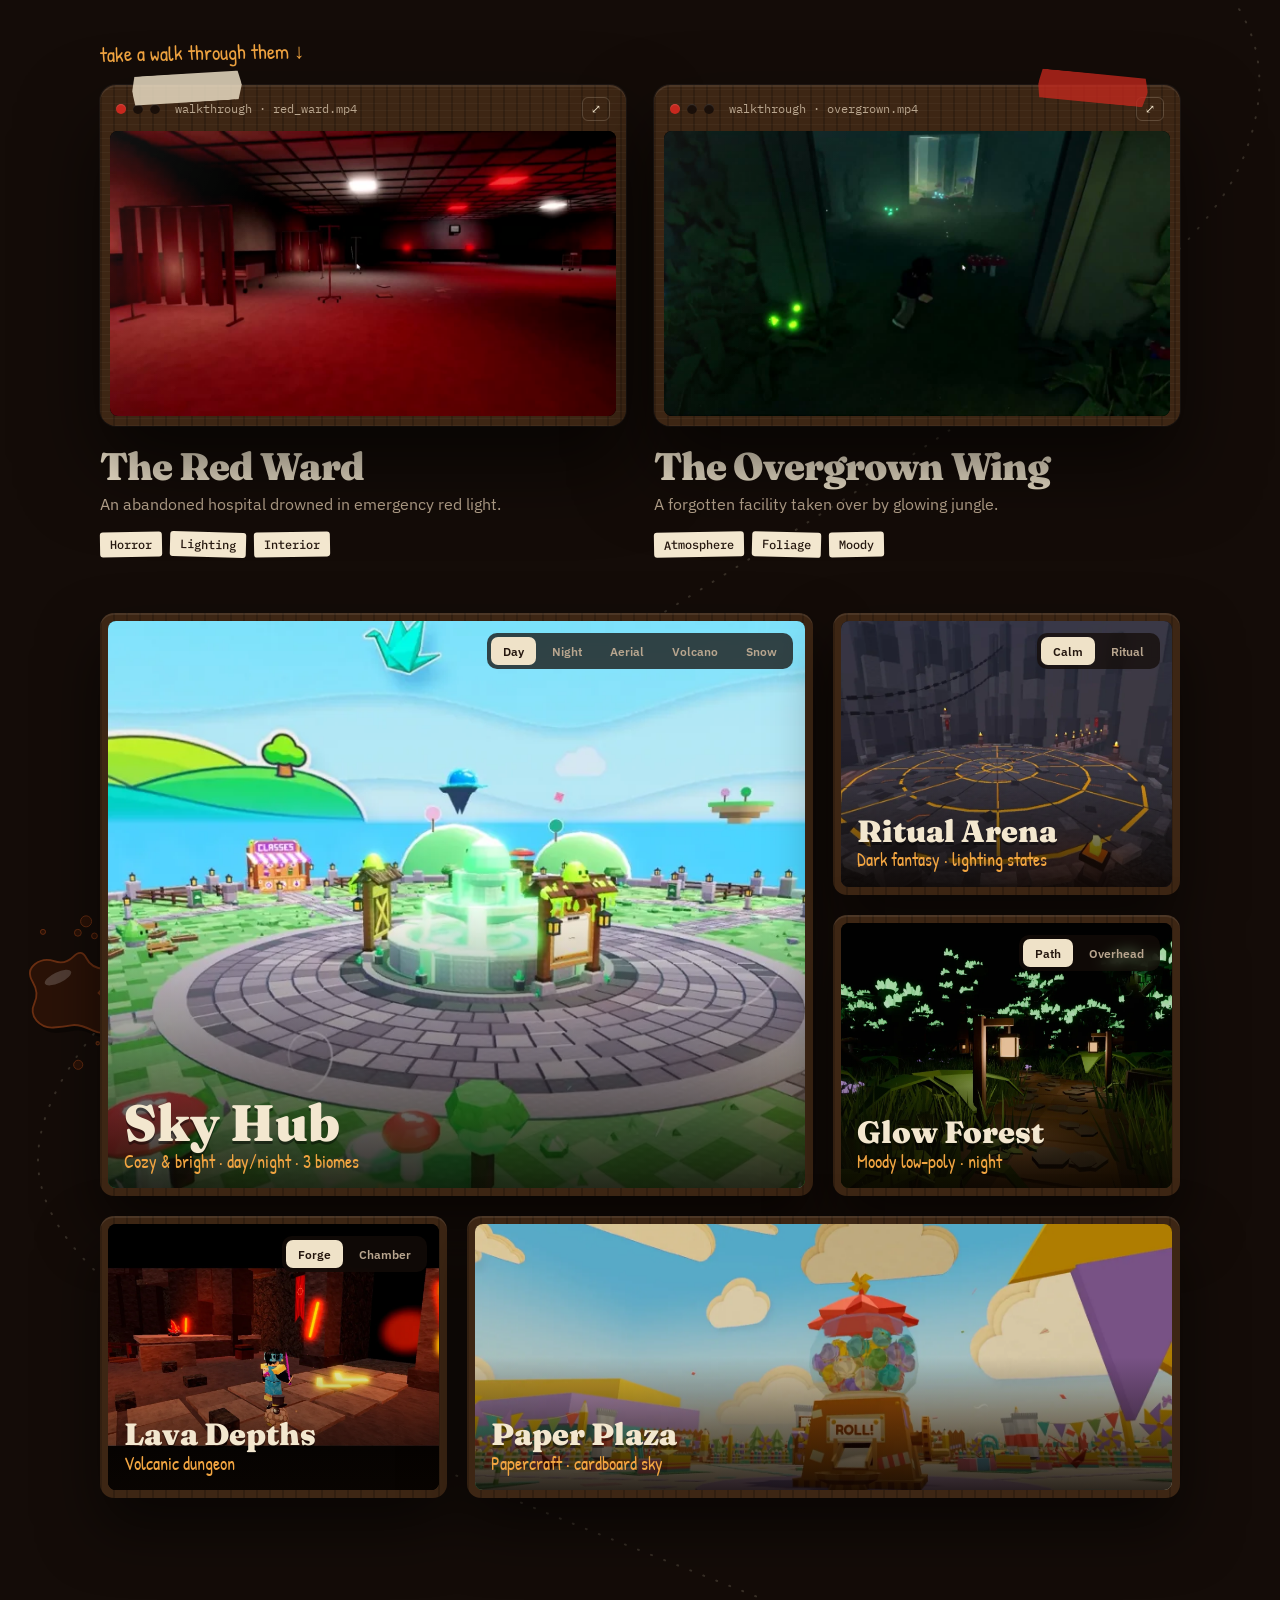
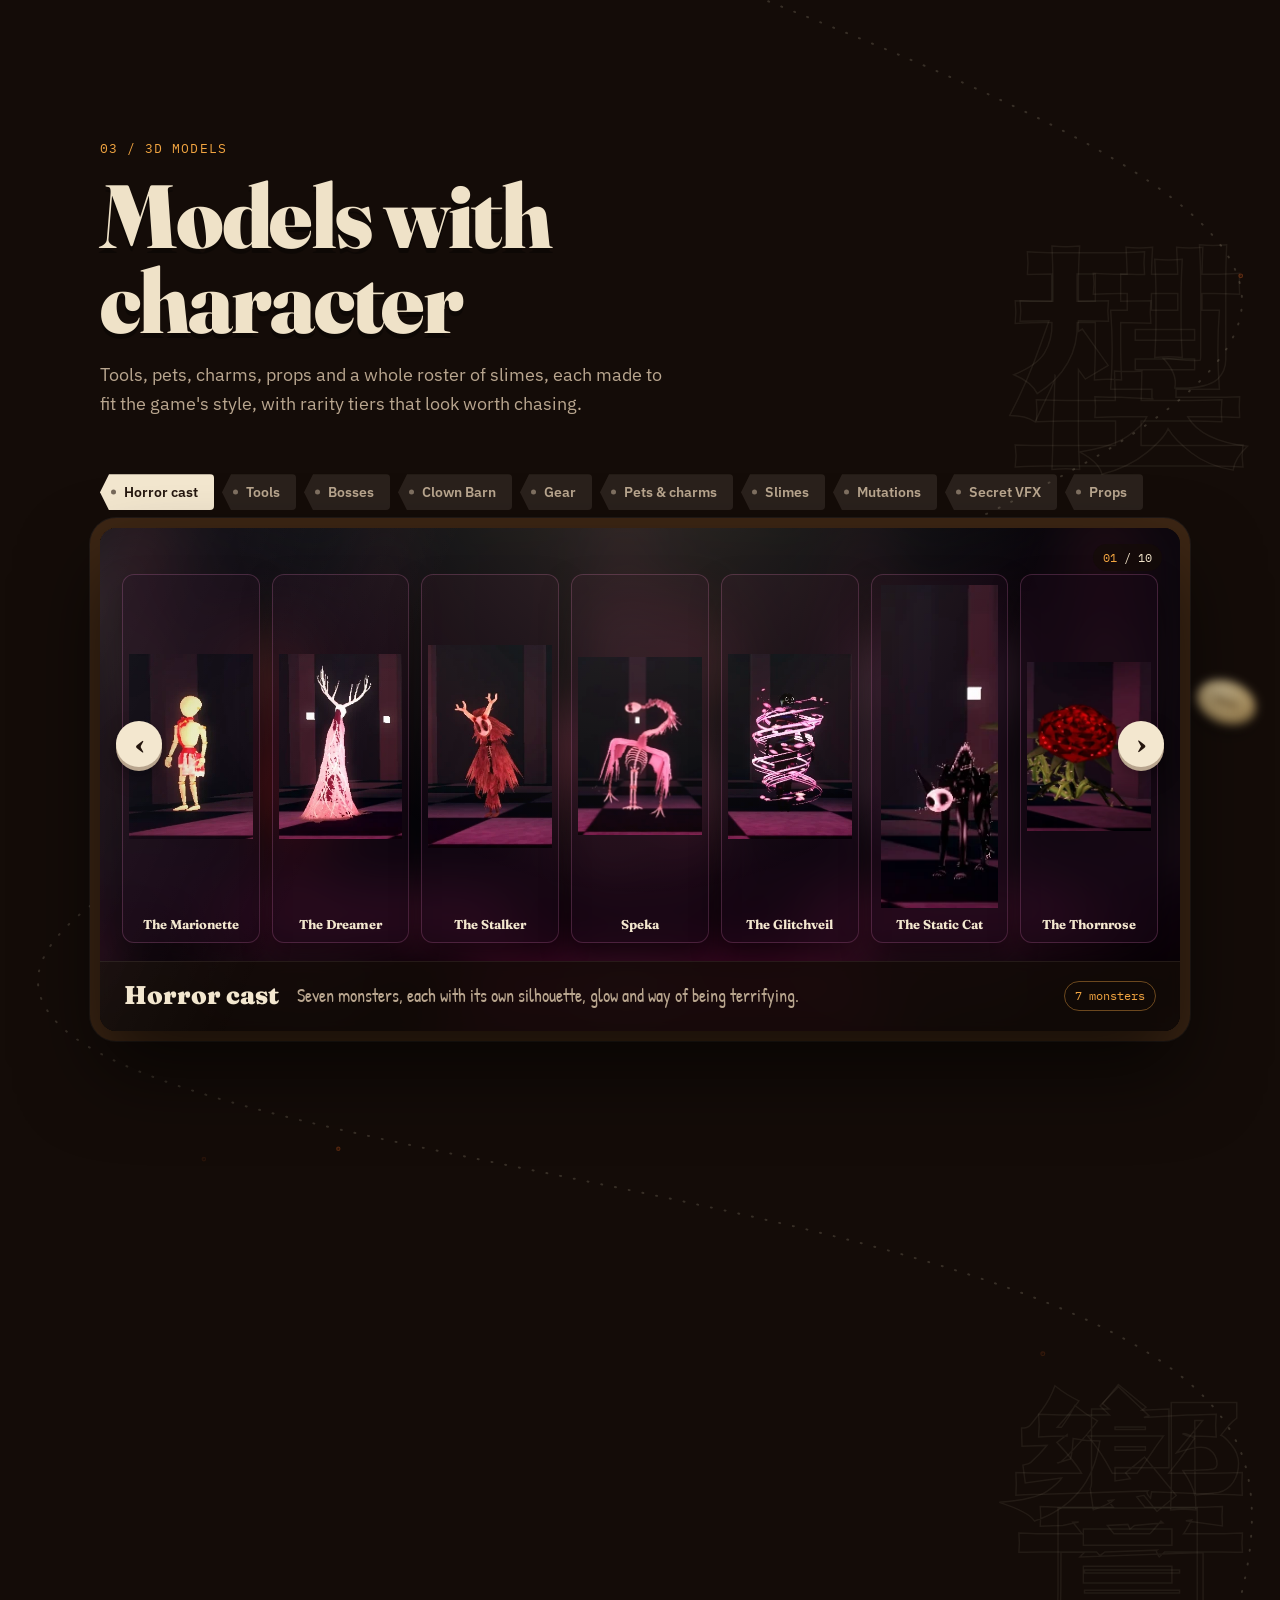
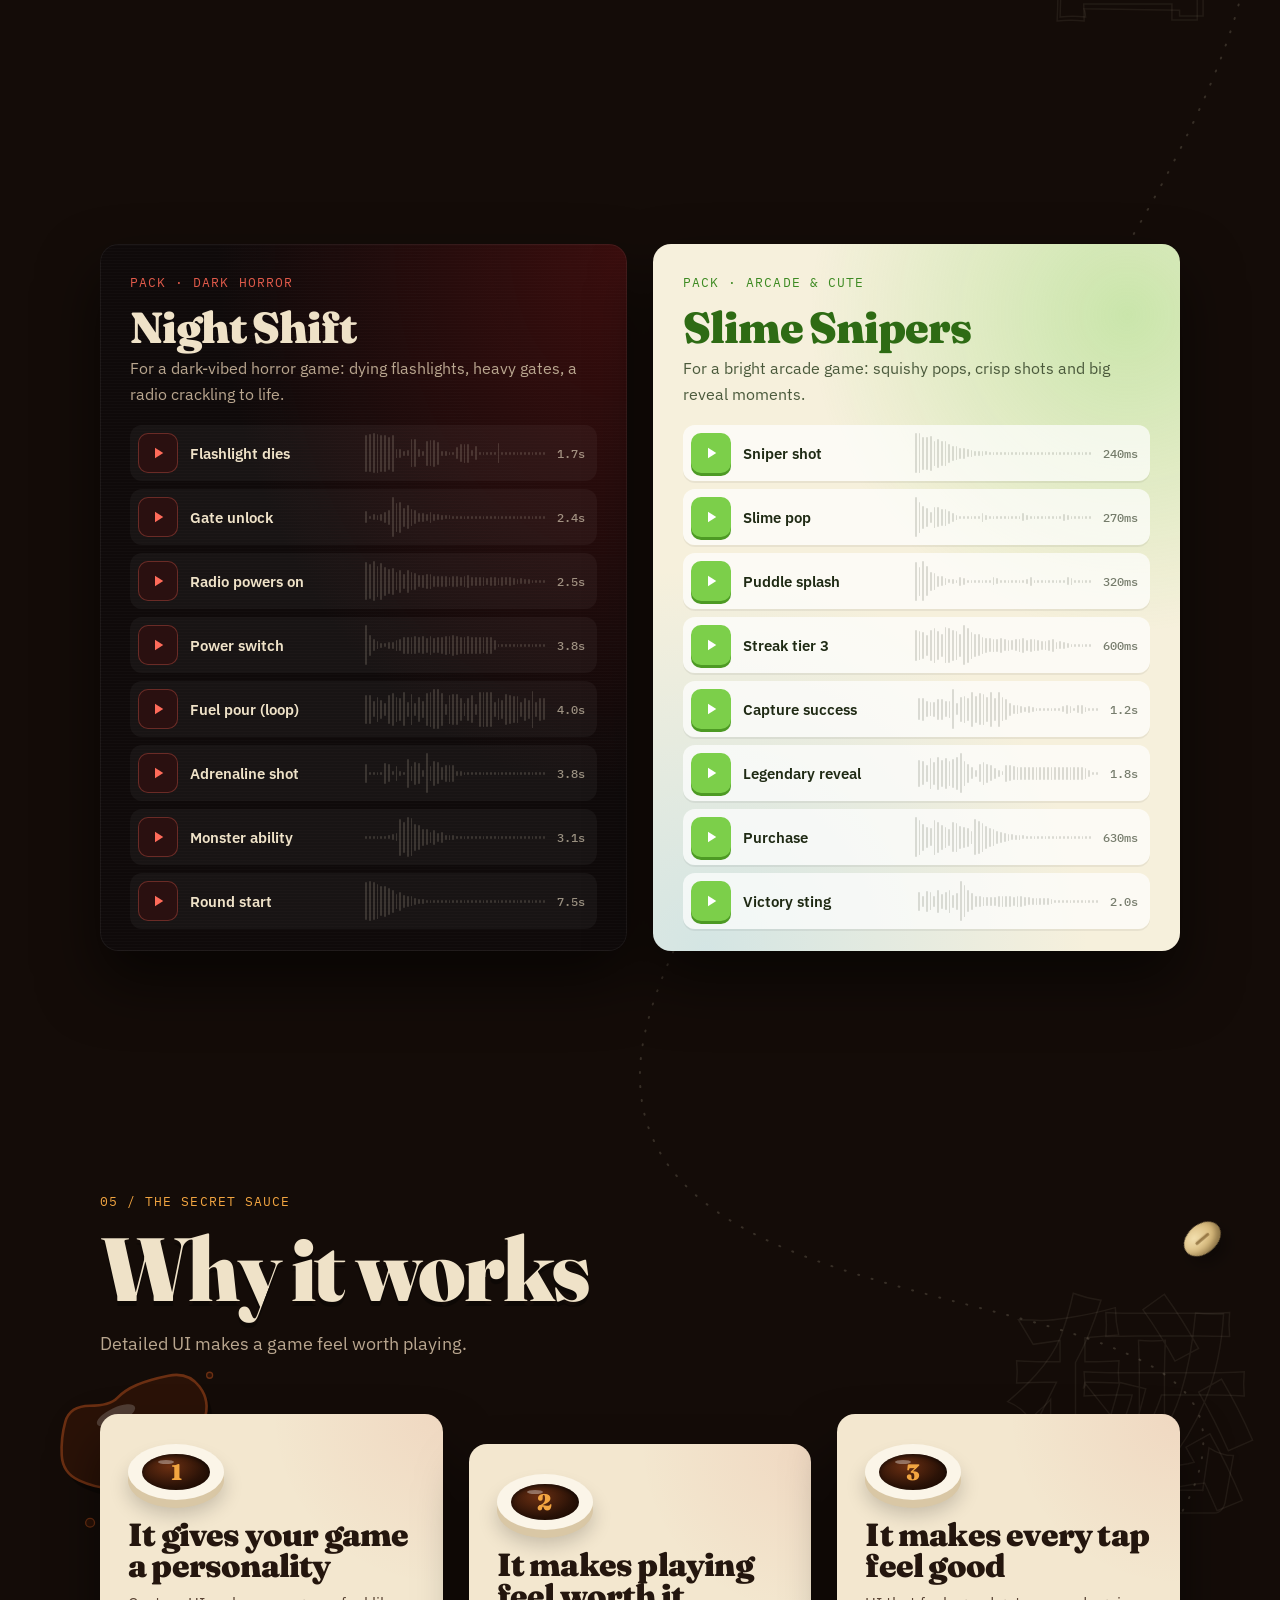
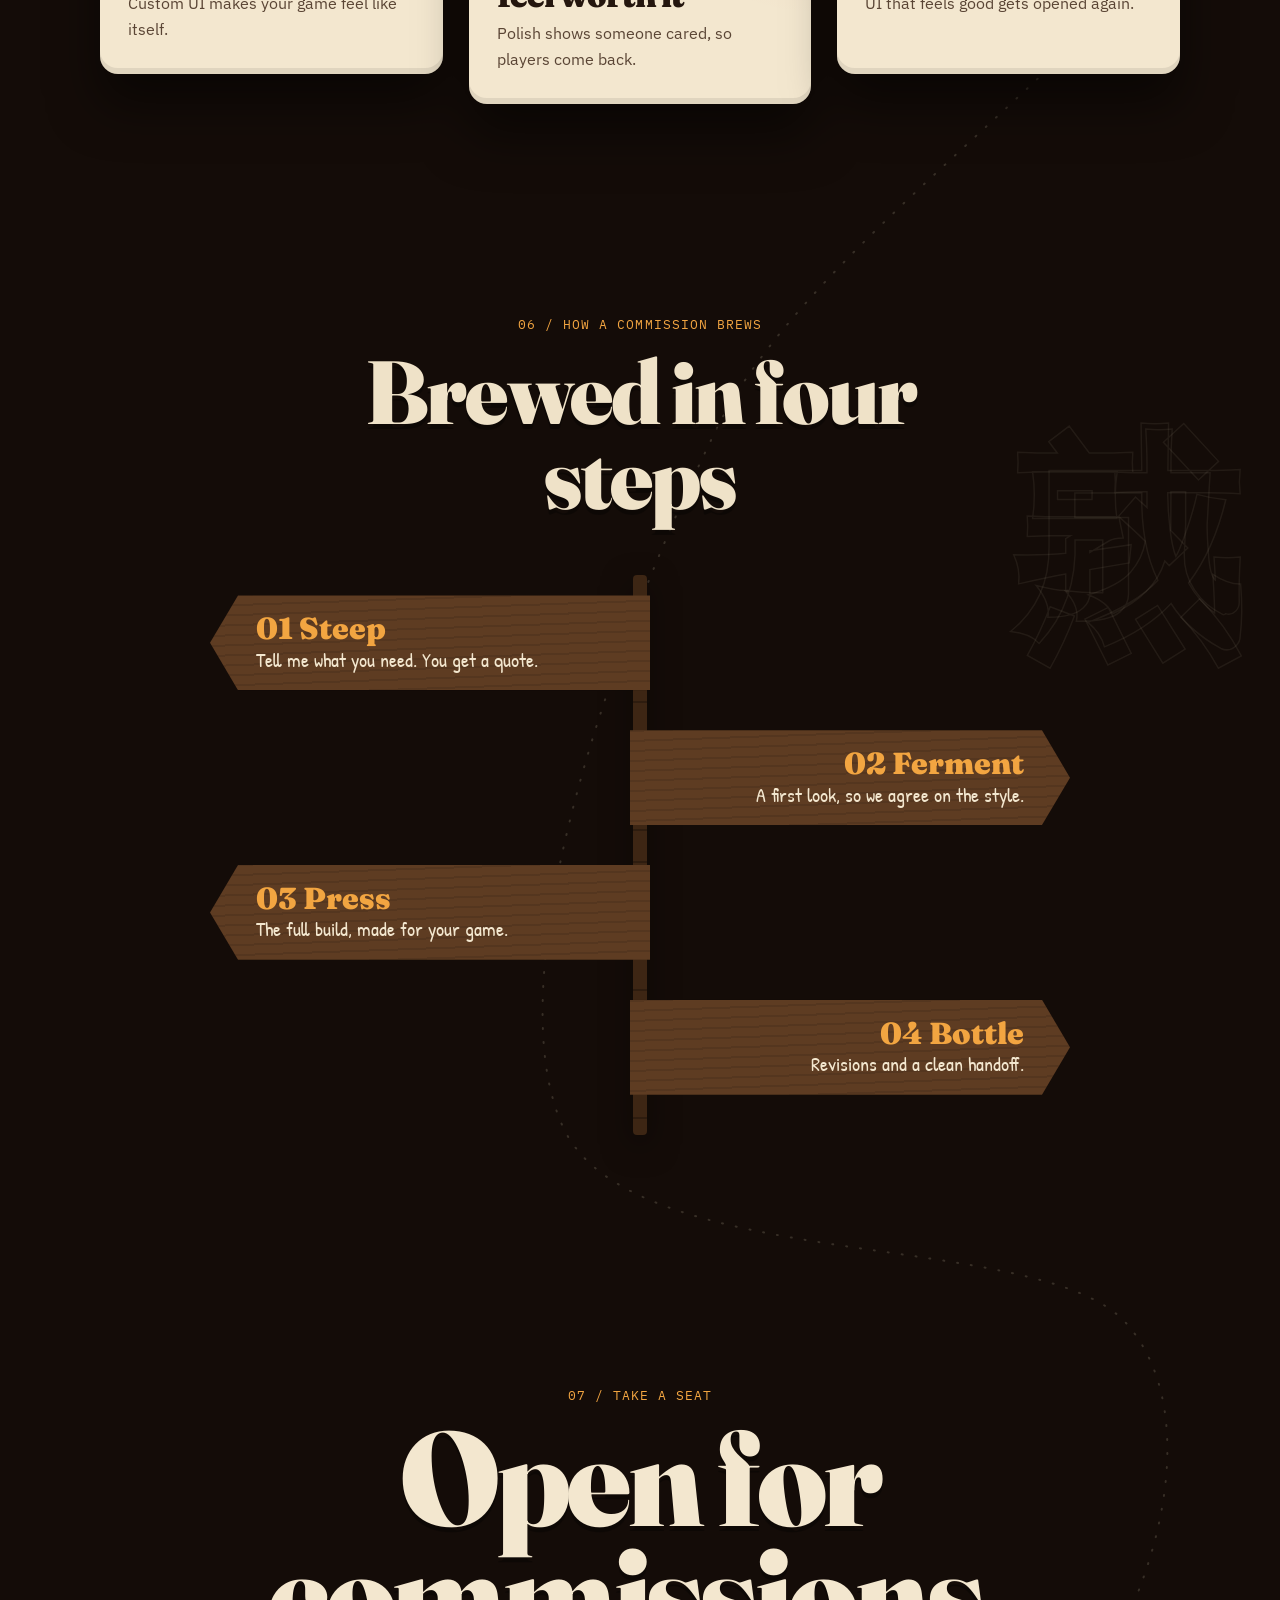
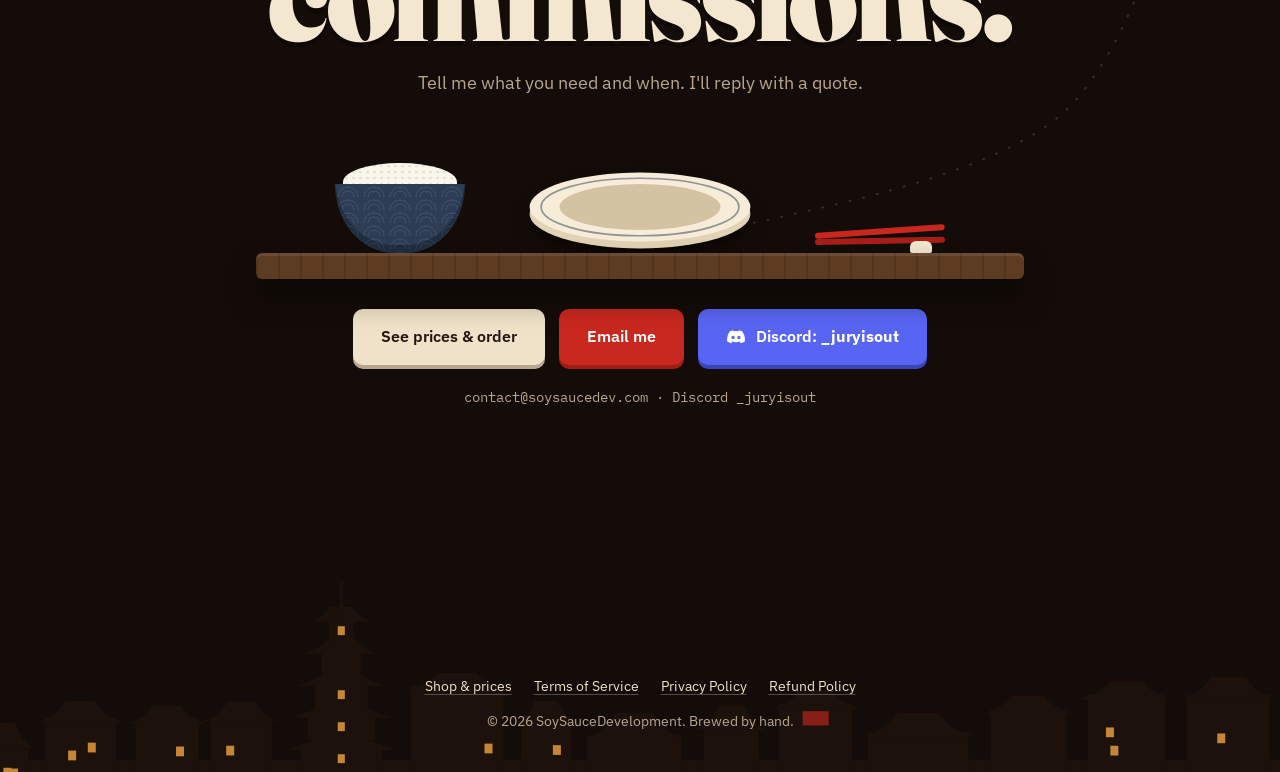
==== commit 07a0e426: "Restore kanji, splats and ribbons; drop review correction promise Co-Authored-By: Claude Opus 5.5 <n" ====
--- a/index.html
+++ b/index.html
@@ -83,6 +83,7 @@
         <span class="lantern sm" style="--x:89%;--len:430px;--d:-2.1s"></span>
       </div>
       <div class="embers" aria-hidden="true"></div>
+      <p class="vert" aria-hidden="true">醤油開発 · 注文受付中</p>
 
       <div class="hero-copy">
         <p class="hand eyebrow"><i></i> commissions open</p>
@@ -177,7 +178,8 @@
 
     <!-- ============ MARQUEE ============ -->
     <div class="ribbons" aria-hidden="true">
-      <div class="ribbon front"><div class="track"><span>GAME REVIEWS ✦ UI DESIGN ✦ MAPS ✦ 3D MODELS ✦ SFX ✦ </span><span>GAME REVIEWS ✦ UI DESIGN ✦ MAPS ✦ 3D MODELS ✦ SFX ✦ </span></div></div>
+      <div class="ribbon back"><div class="track"><span>醤油 · 注文 · デザイン · 醤油 · 注文 · デザイン · 醤油 · 注文 · デザイン · 醤油 · 注文 · デザイン · </span><span>醤油 · 注文 · デザイン · 醤油 · 注文 · デザイン · 醤油 · 注文 · デザイン · 醤油 · 注文 · デザイン · </span></div></div>
+      <div class="ribbon front"><div class="track"><span>SHOPS ✦ HUDS ✦ CRAFTING MENUS ✦ MAP DESIGN ✦ 3D MODELS ✦ HAND-MADE SFX ✦ HORROR ✦ COZY ✦ ARCADE ✦ </span><span>SHOPS ✦ HUDS ✦ CRAFTING MENUS ✦ MAP DESIGN ✦ 3D MODELS ✦ HAND-MADE SFX ✦ HORROR ✦ COZY ✦ ARCADE ✦ </span></div></div>
     </div>
 
     <!-- ============ WORK ============ -->
@@ -186,9 +188,11 @@
       <div class="decor" aria-hidden="true">
         <span class="bean" data-depth=".35" style="left:6%;top:14%;--s:1.4;--r:30deg"></span>
         <span class="bean far" data-depth=".15" style="left:90%;top:22%;--s:.8;--r:-20deg"></span>
+        <span class="splat" data-depth=".25" data-seed="3" style="left:92%;top:58%;--s:1"></span>
         <span class="bean near" data-depth=".6" style="left:2%;top:66%;--s:2.2;--r:70deg"></span>
         <span class="bean far" data-depth=".12" style="left:48%;top:88%;--s:.7;--r:10deg"></span>
       </div>
+      <span class="kanji" aria-hidden="true">作品</span>
       <div class="wrap">
         <header class="sec-head">
           <p class="mono label">01 / UI commissions</p>
@@ -294,7 +298,9 @@
     <section id="maps" class="maps">
       <div class="decor" aria-hidden="true">
         <span class="bean far" data-depth=".15" style="left:94%;top:8%;--s:.9;--r:40deg"></span>
-      </div>
+        <span class="splat" data-depth=".28" data-seed="5" style="left:1%;top:46%;--s:.9"></span>
+      </div>
+      <span class="kanji" aria-hidden="true">地図</span>
       <div class="wrap">
         <header class="sec-head">
           <p class="mono label">02 / builds &amp; maps</p>
@@ -386,6 +392,7 @@
       <div class="decor" aria-hidden="true">
         <span class="bean near" data-depth=".5" style="left:93%;top:60%;--s:1.8;--r:20deg"></span>
       </div>
+      <span class="kanji" aria-hidden="true">模型</span>
       <div class="wrap">
         <header class="sec-head">
           <p class="mono label">03 / 3D models</p>
@@ -481,6 +488,7 @@
 
     <!-- ============ SFX ============ -->
     <section id="sfx" class="sfx">
+      <span class="kanji" aria-hidden="true">音響</span>
       <div class="wrap">
         <header class="sec-head">
           <p class="mono label">04 / sound design</p>
@@ -547,8 +555,10 @@
     <!-- ============ WHY IT WORKS ============ -->
     <section id="sauce" class="sauce">
       <div class="decor" aria-hidden="true">
+        <span class="splat" data-depth=".3" data-seed="8" style="left:4%;top:30%;--s:1.3"></span>
         <span class="bean" data-depth=".4" style="left:88%;top:12%;--s:1.2;--r:-40deg"></span>
       </div>
+      <span class="kanji" aria-hidden="true">秘伝</span>
       <div class="wrap">
         <header class="sec-head">
           <p class="mono label">05 / the secret sauce</p>
@@ -578,6 +588,7 @@
 
     <!-- ============ PROCESS ============ -->
     <section id="process" class="timeline">
+      <span class="kanji" aria-hidden="true">熟成</span>
       <div class="wrap">
         <header class="sec-head center">
           <p class="mono label">06 / how a commission brews</p>
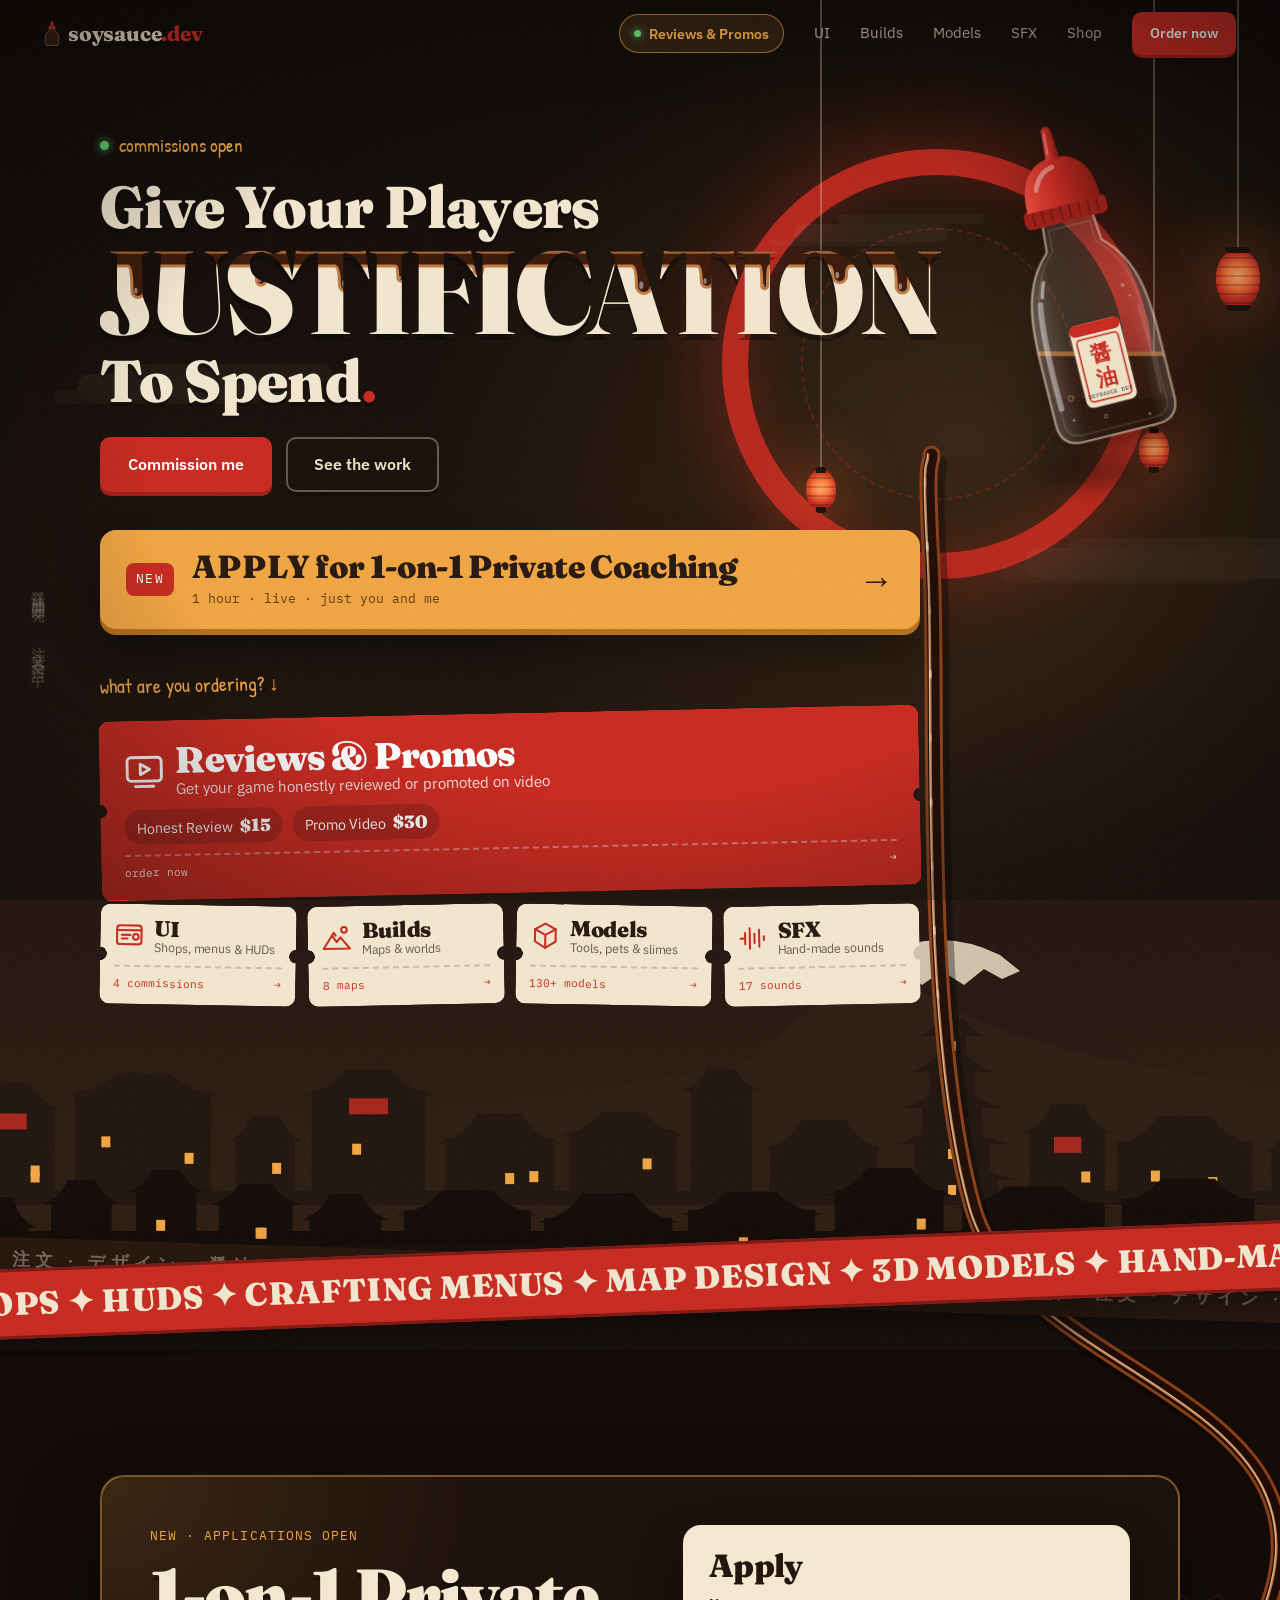
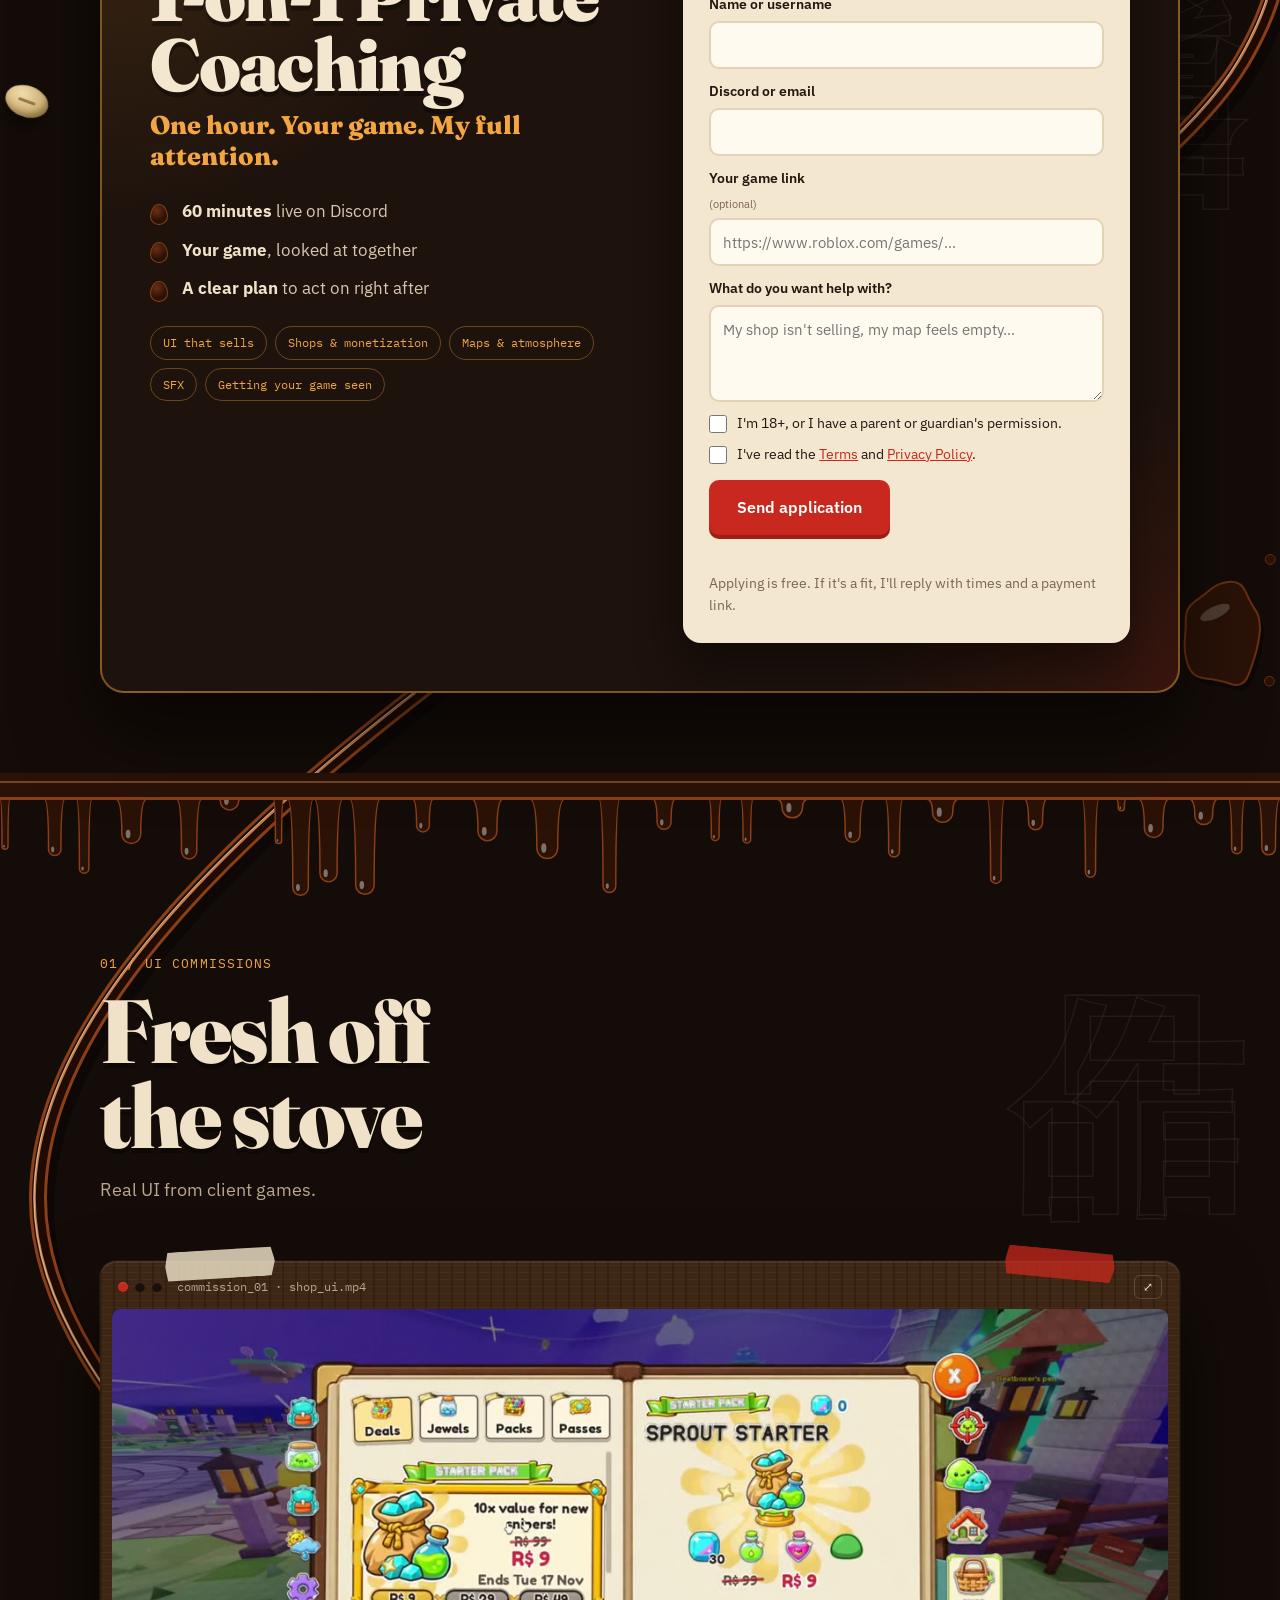
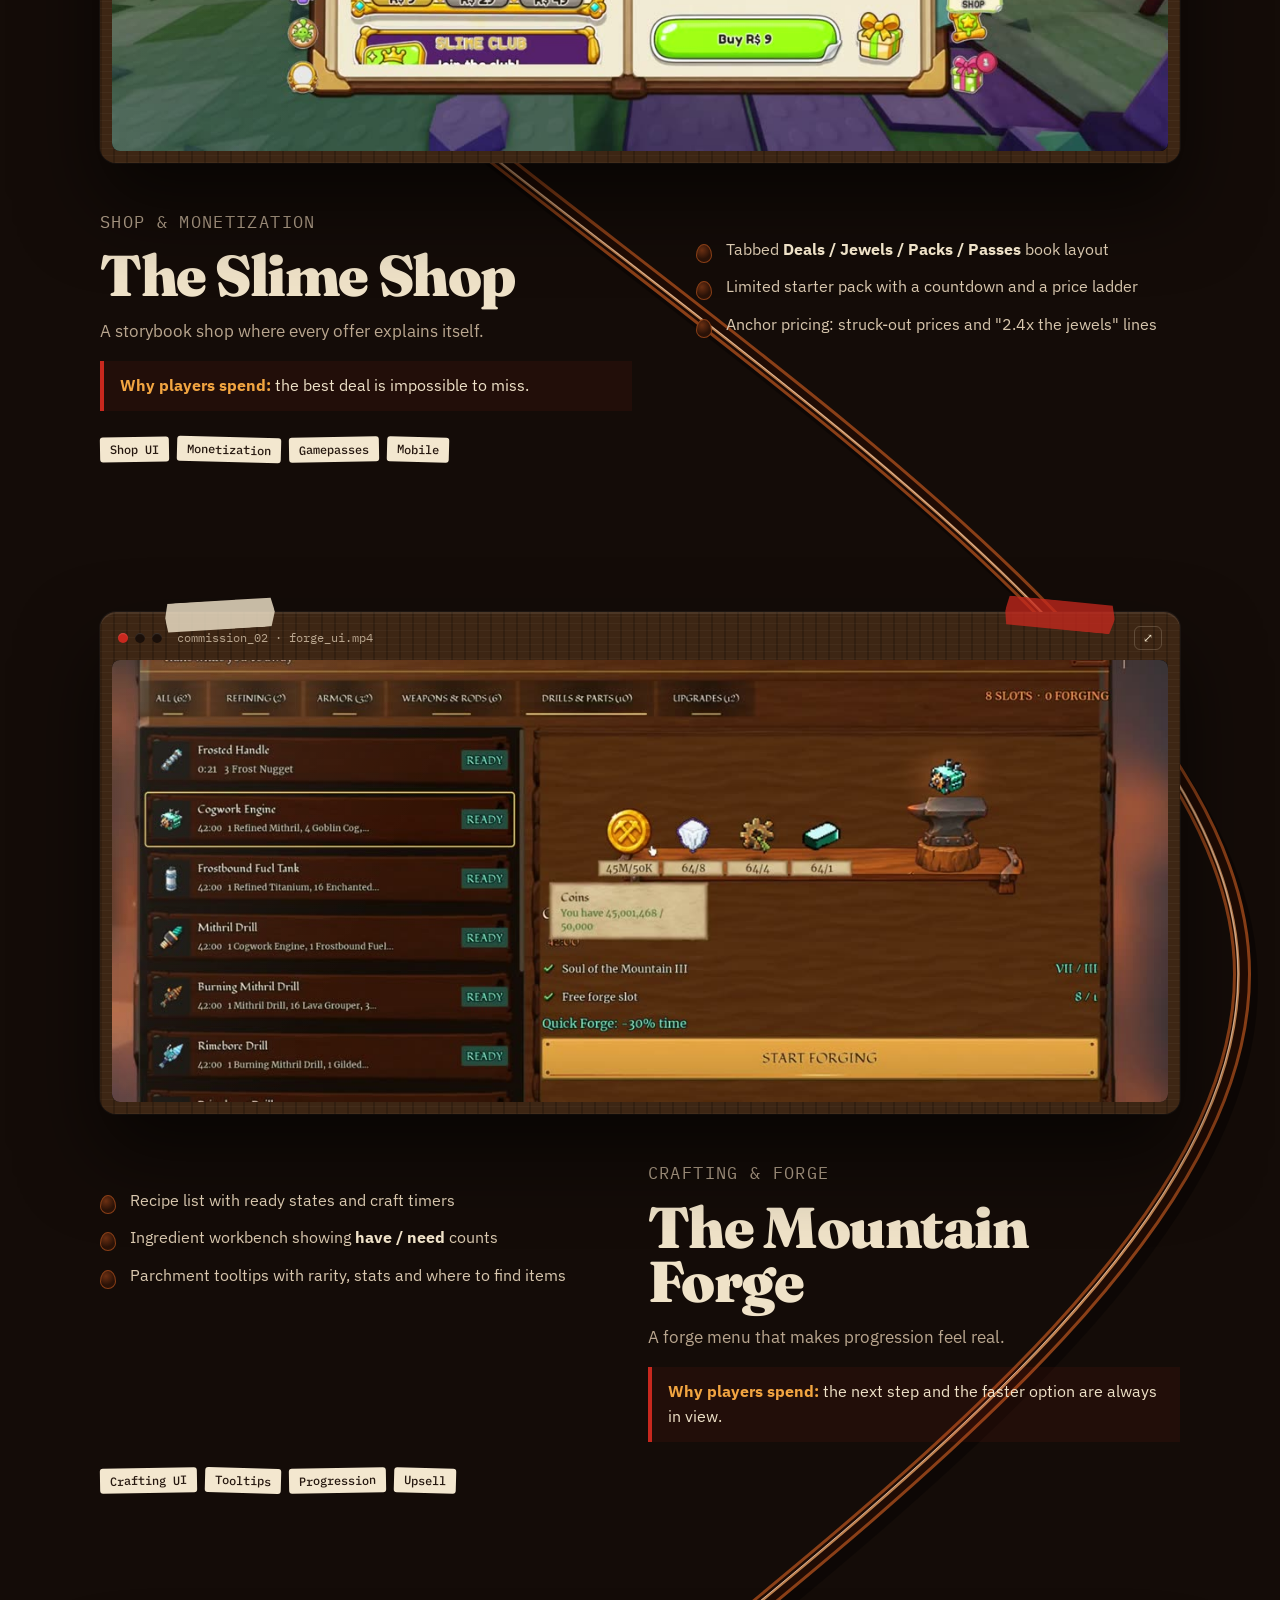
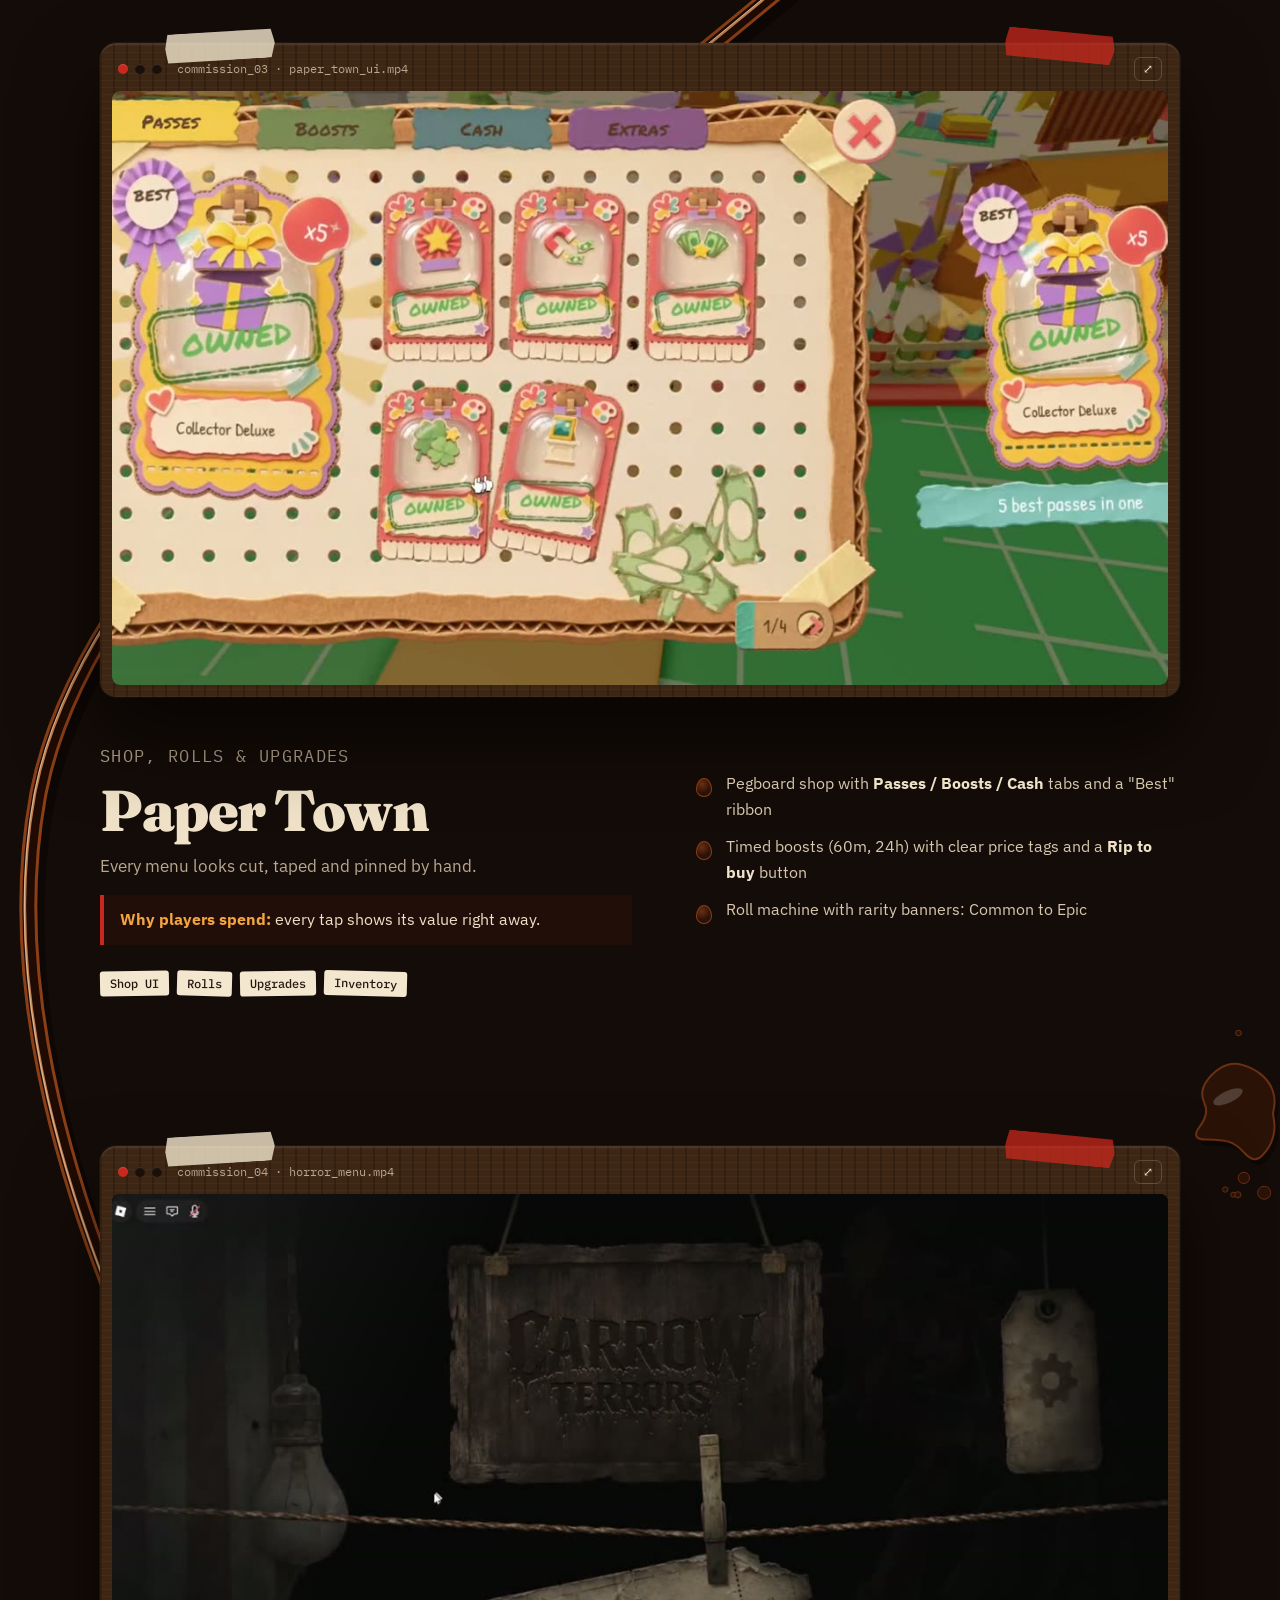
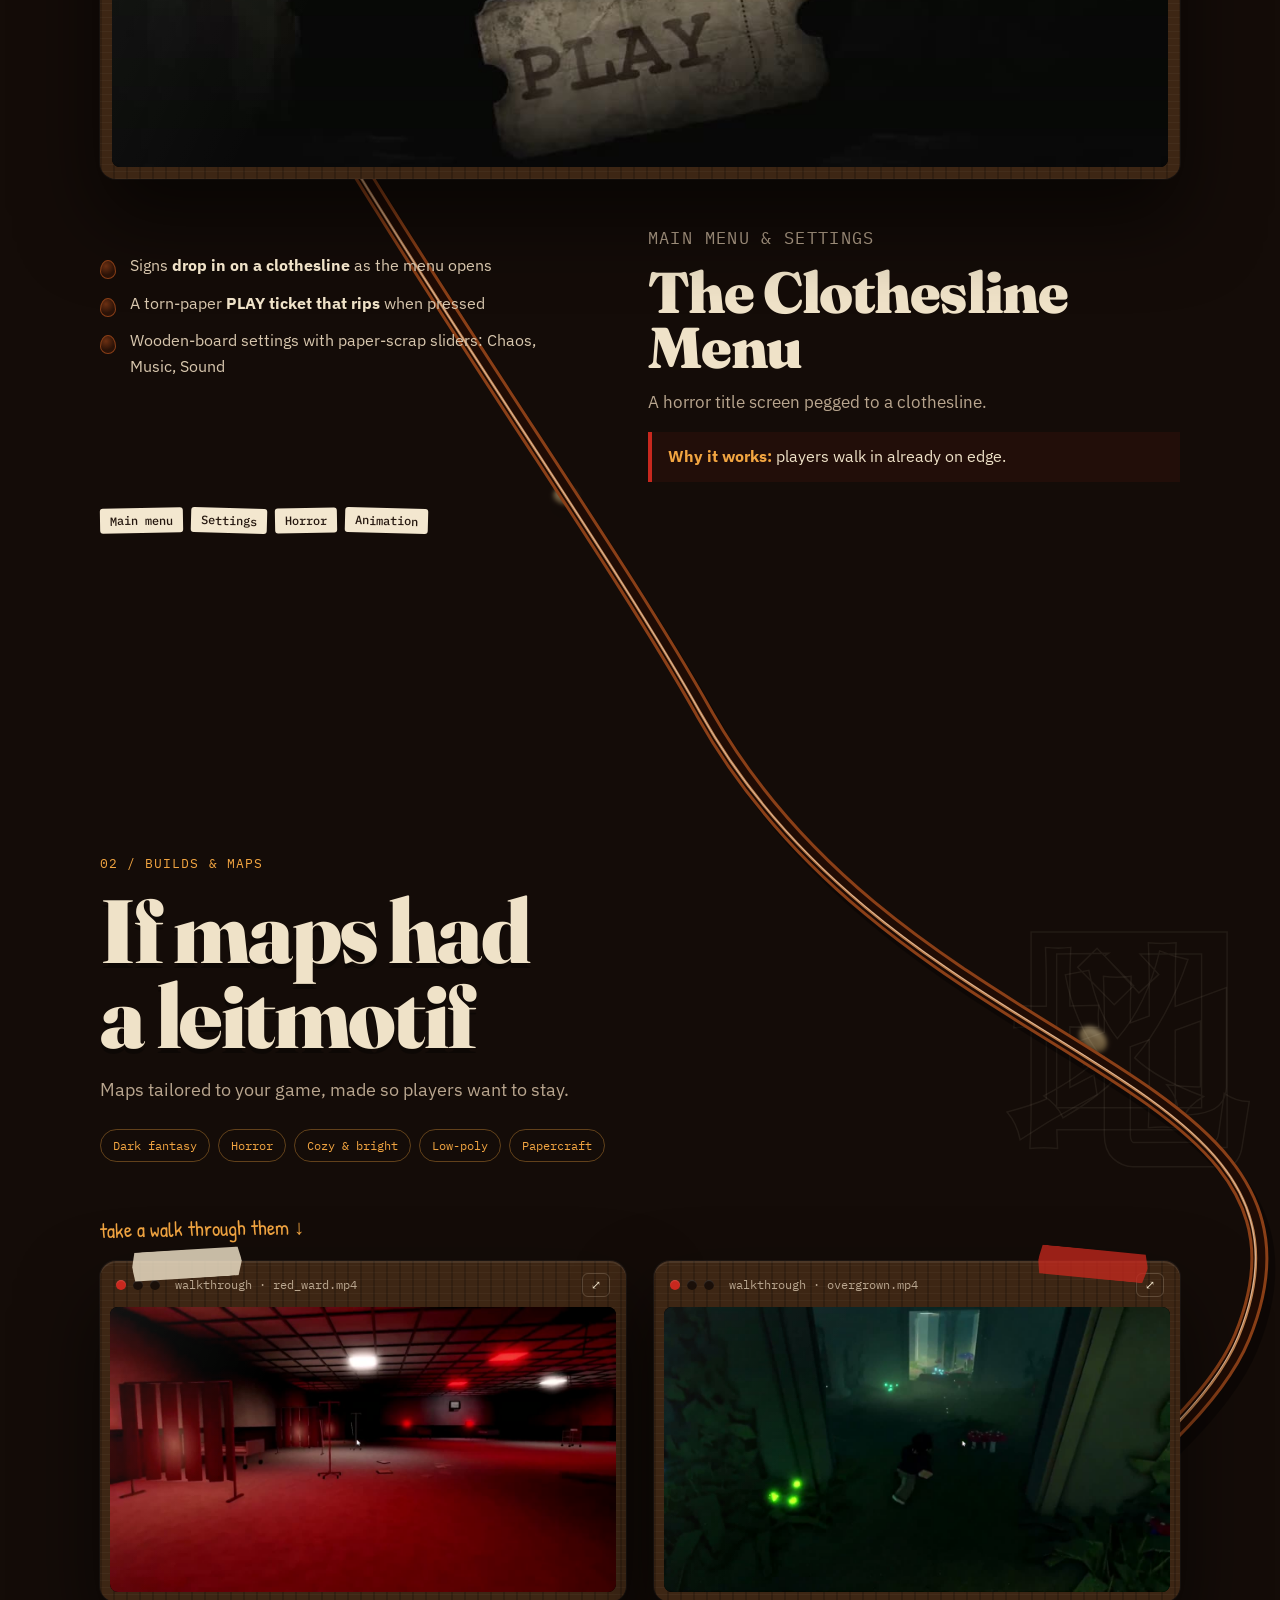
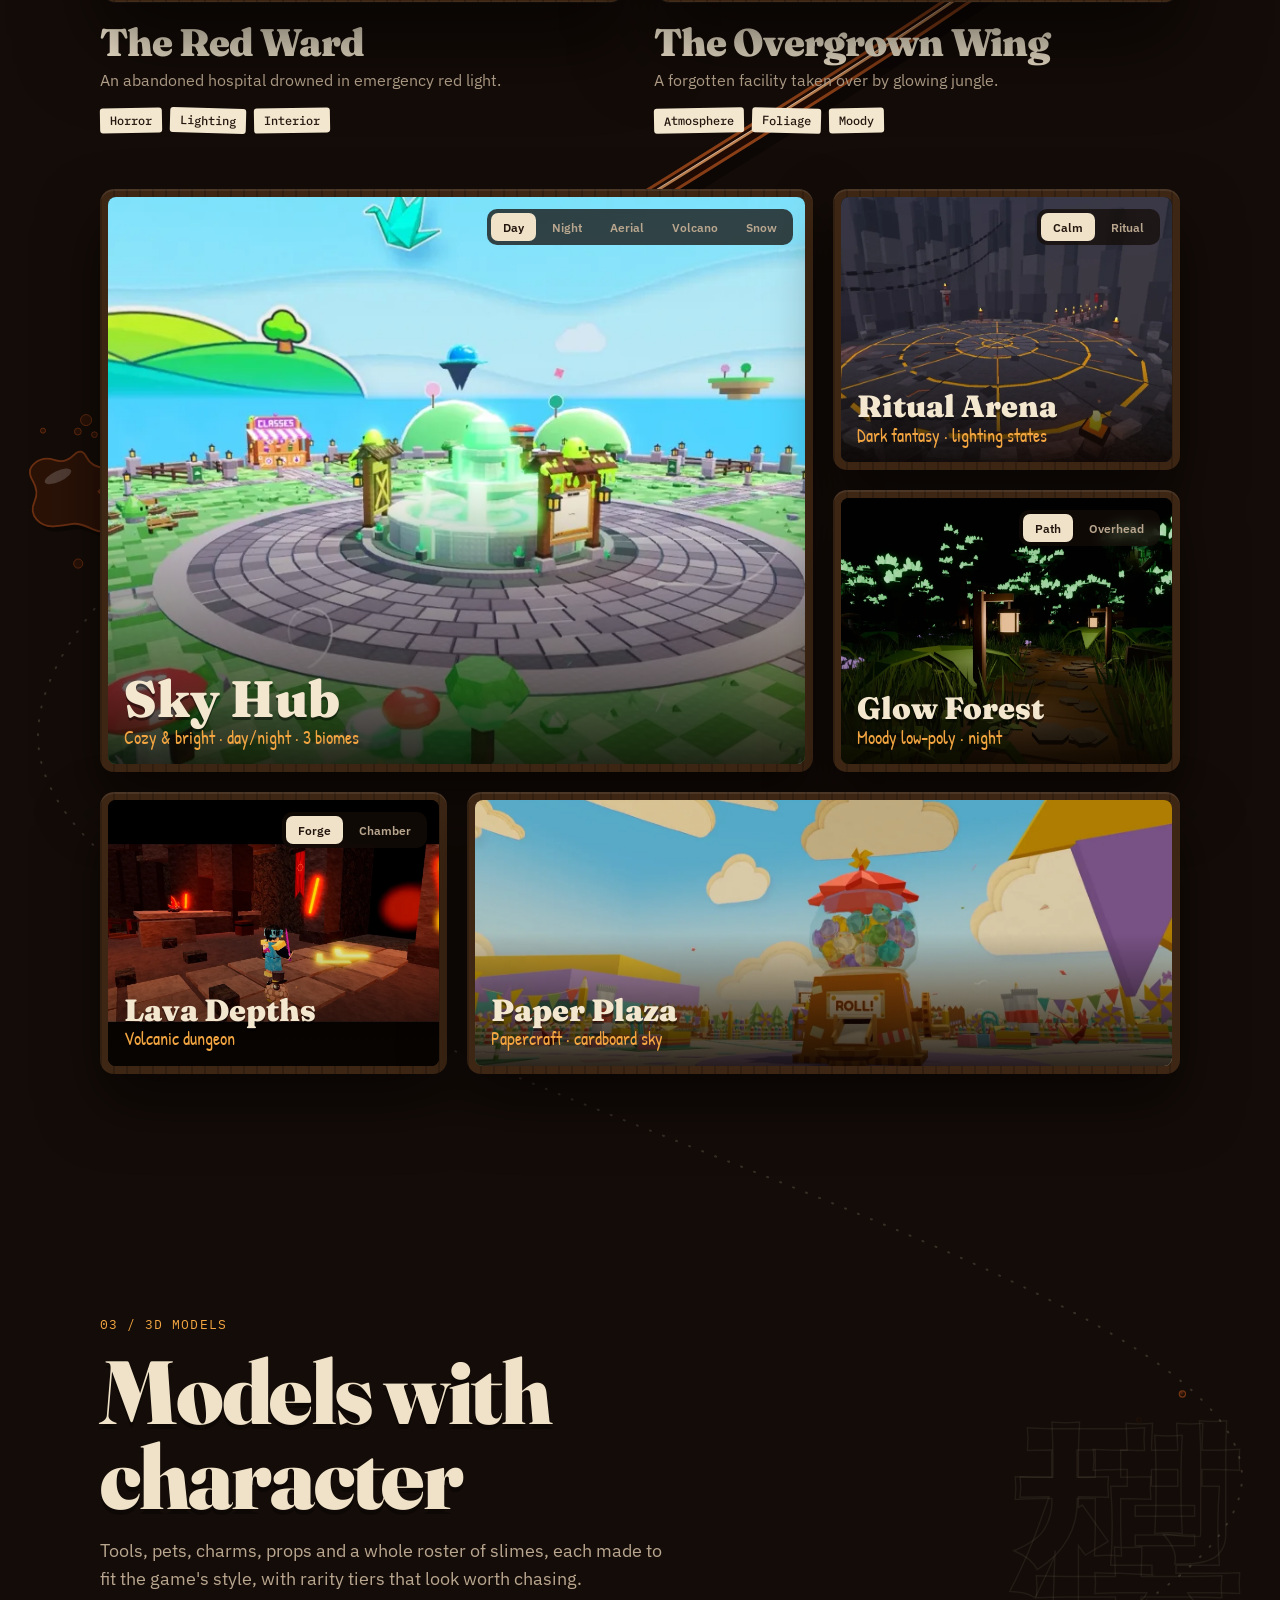
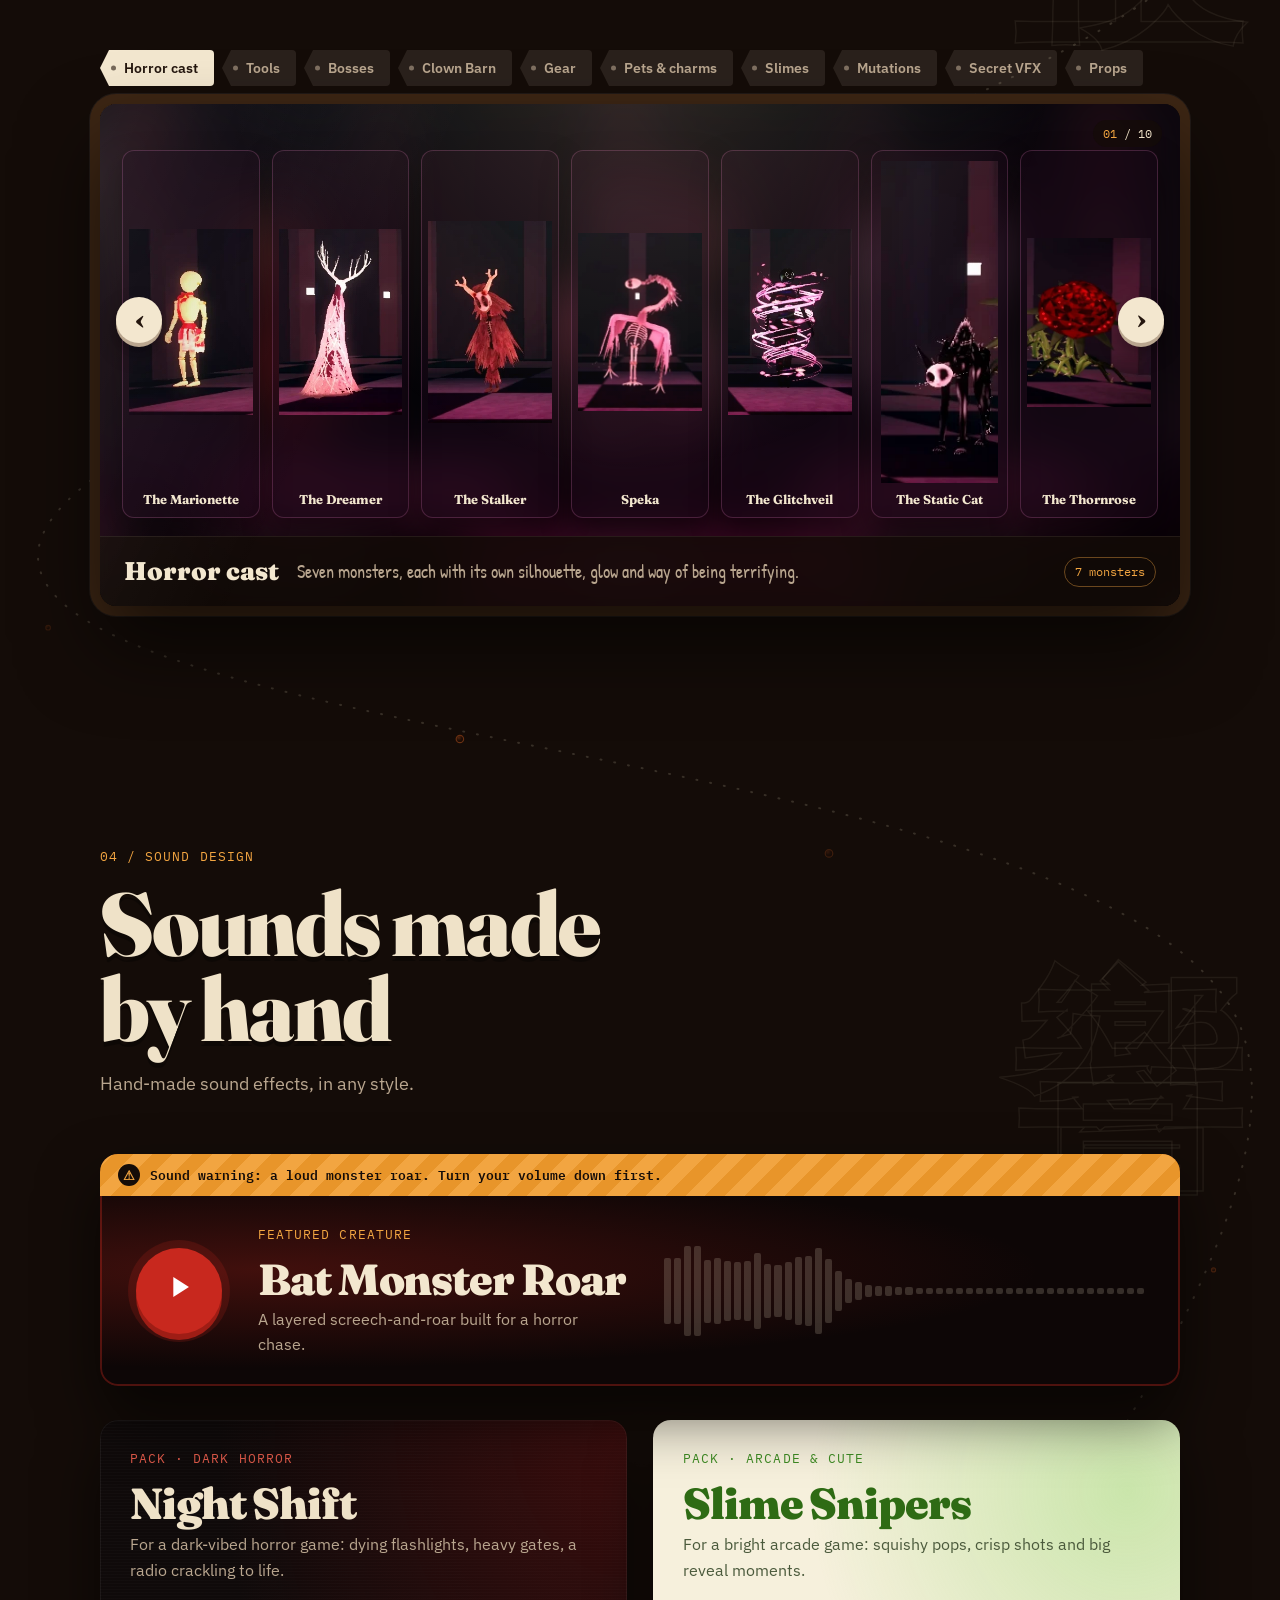
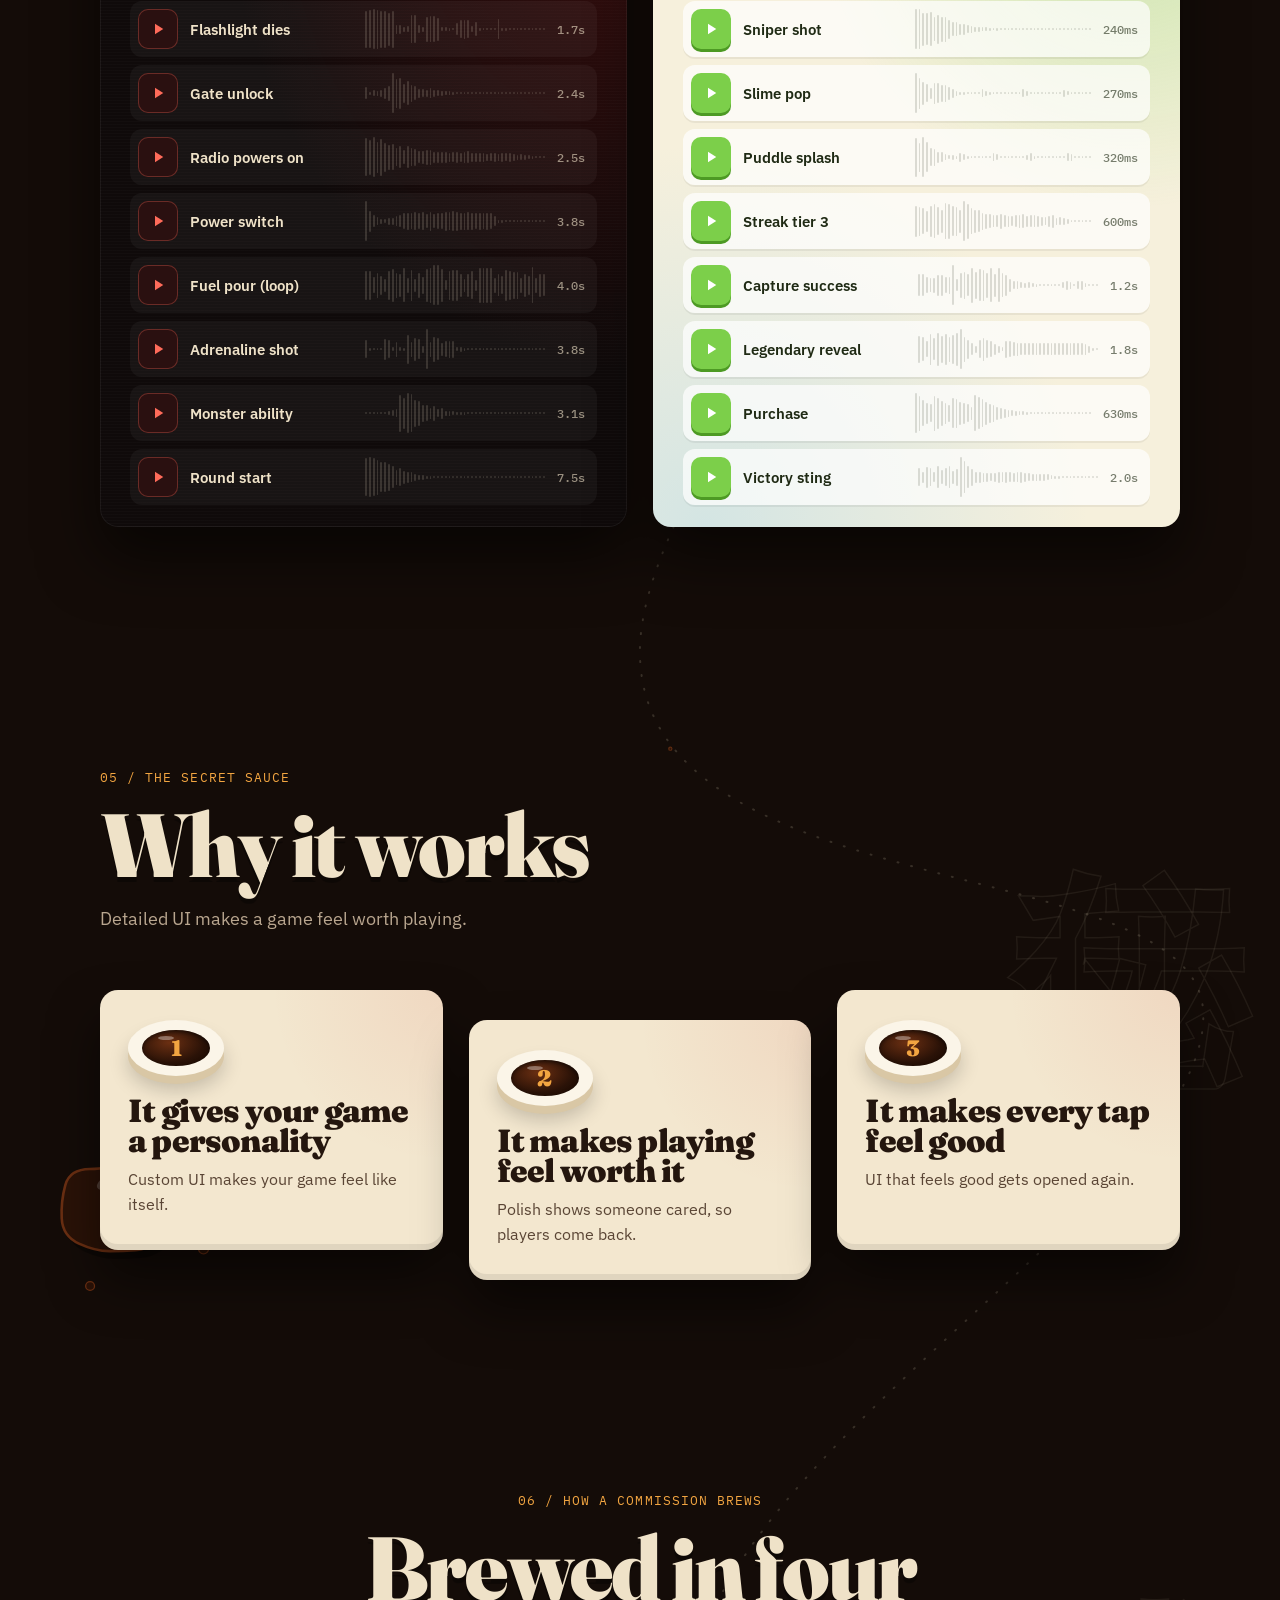
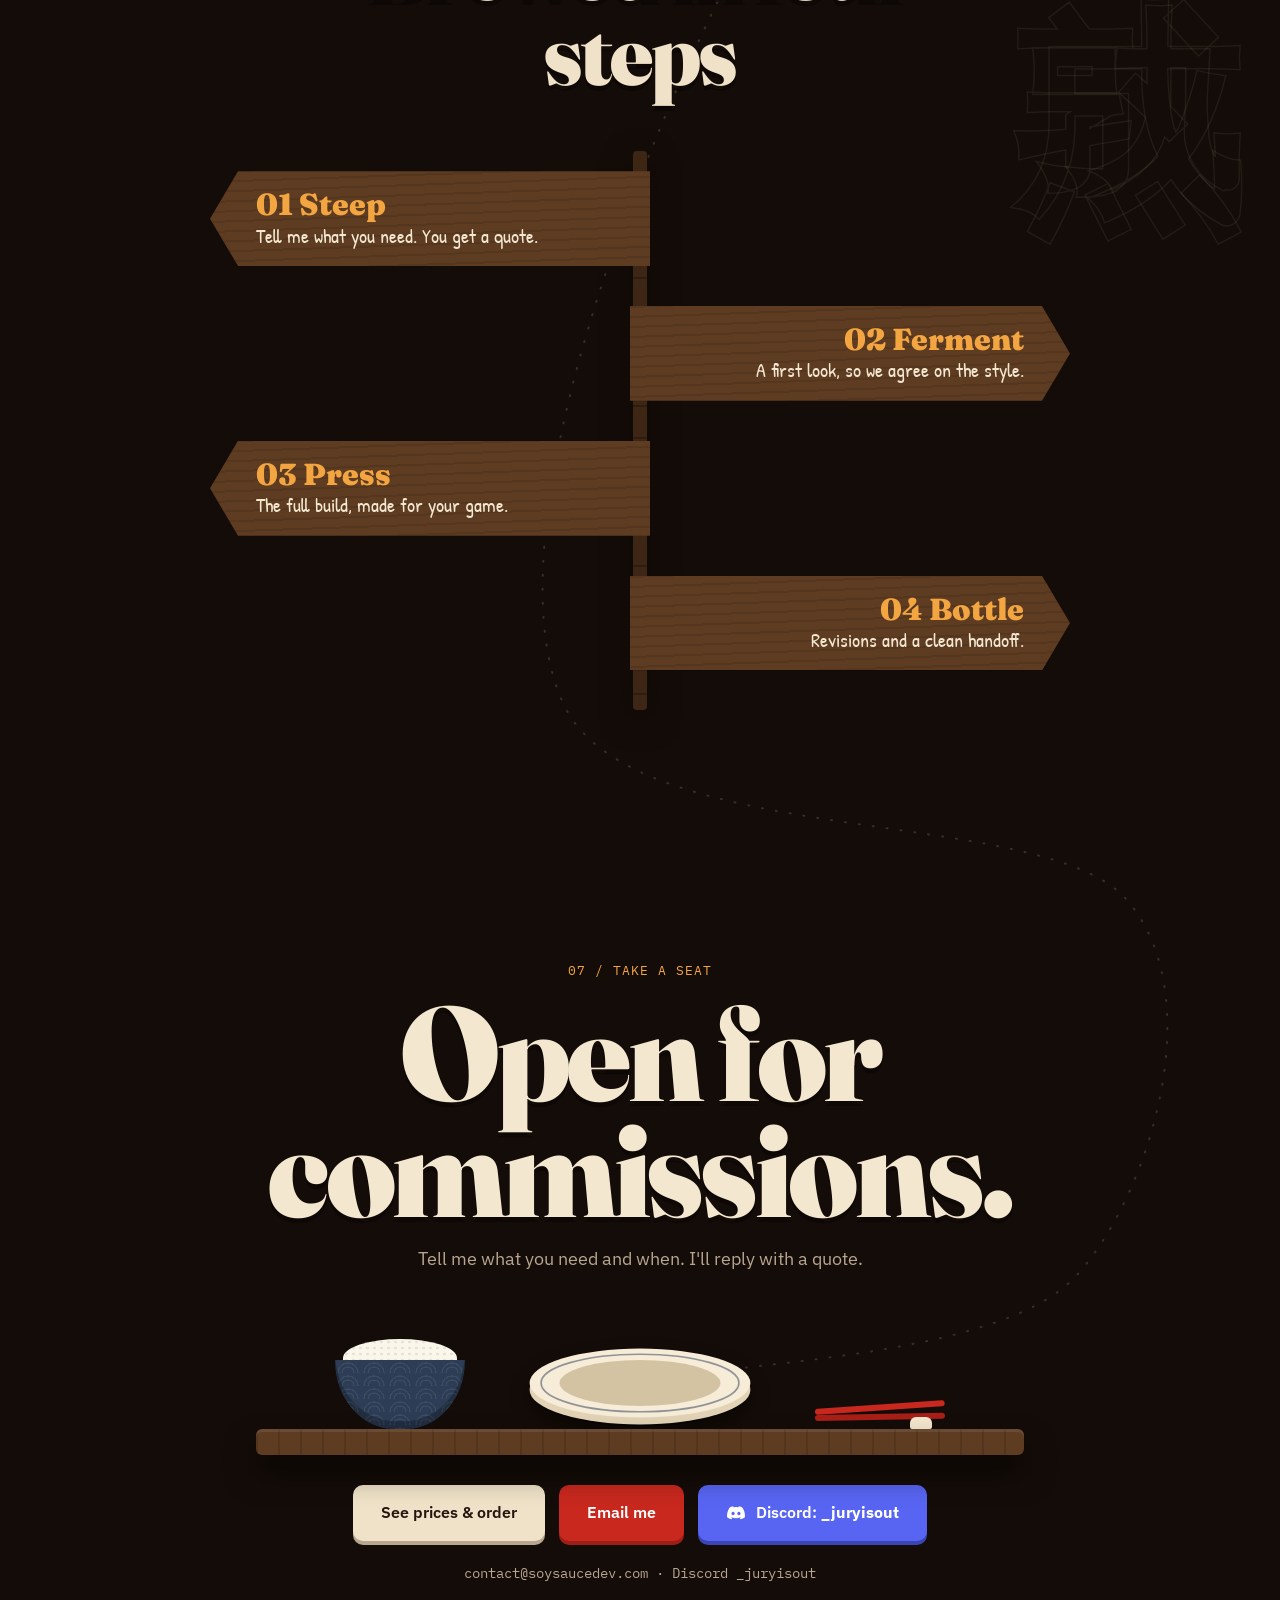
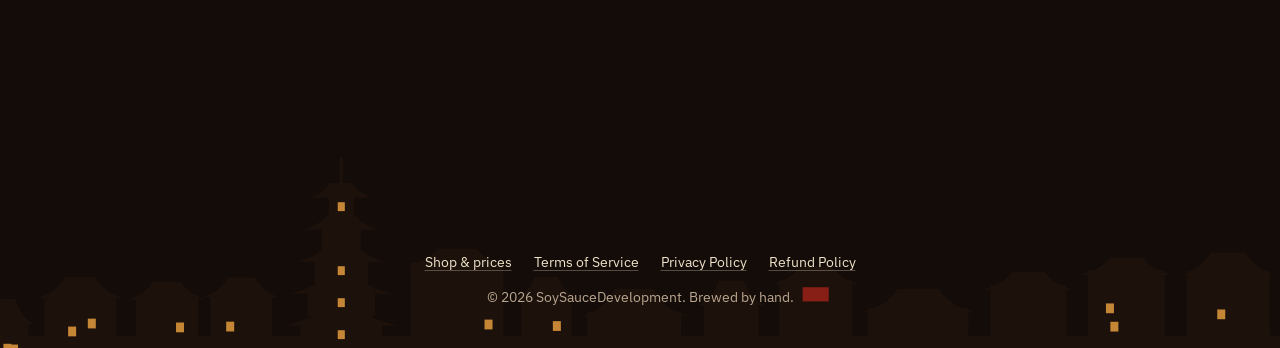
==== commit 5a1bf905: "Add 1-on-1 coaching: hero apply button, coaching section, terms; bigger reviews ticket Co-Authored-B" ====
--- a/index.html
+++ b/index.html
@@ -88,21 +88,26 @@
       <div class="hero-copy">
         <p class="hand eyebrow"><i></i> commissions open</p>
         <h1>
-          <span class="l1">UI That Gives Your Players</span>
+          <span class="l1">Give Your Players</span>
           <span class="l2" id="coat">JUSTIFICATION</span>
           <span class="l3">To Spend<b class="dot">.</b></span>
         </h1>
-        <p class="lead">UI, maps, models and sound for Roblox games, made by hand.</p>
         <div class="cta">
           <a class="btn red" href="#contact">Commission me</a>
           <a class="btn ghost" href="#work">See the work</a>
         </div>
+        <a href="#coaching" class="coach-cta">
+          <span class="coach-cta-badge mono">NEW</span>
+          <span class="coach-cta-text"><b>APPLY</b> for 1-on-1 Private Coaching</span>
+          <span class="coach-cta-meta mono">1 hour · live · just you and me</span>
+          <span class="coach-cta-arrow" aria-hidden="true">→</span>
+        </a>
         <nav class="order" aria-label="Jump to my work">
           <p class="hand order-title">what are you ordering? ↓</p>
           <div class="order-grid">
             <a href="shop.html#reviews" class="ticket featured">
               <svg viewBox="0 0 32 32" aria-hidden="true"><rect x="3" y="6" width="26" height="18" rx="3"/><path d="M13 11v8l7-4z"/><path d="M9 28h14"/></svg>
-              <b>Reviews &amp; Promos</b><span>Get your game honestly reviewed or promoted on video</span><em class="mono">from $15 · order now</em>
+              <b>Reviews &amp; Promos</b><span>Get your game honestly reviewed or promoted on video</span><span class="prices-row"><i>Honest Review <strong>$15</strong></i><i>Promo Video <strong>$30</strong></i></span><em class="mono">order now</em>
             </a>
             <a href="#work" class="ticket">
               <svg viewBox="0 0 32 32" aria-hidden="true"><rect x="3" y="5" width="26" height="20" rx="3"/><path d="M3 10h26M8 15h9M8 19h6"/><circle cx="23" cy="17" r="3"/></svg>
@@ -182,6 +187,43 @@
       <div class="ribbon front"><div class="track"><span>SHOPS ✦ HUDS ✦ CRAFTING MENUS ✦ MAP DESIGN ✦ 3D MODELS ✦ HAND-MADE SFX ✦ HORROR ✦ COZY ✦ ARCADE ✦ </span><span>SHOPS ✦ HUDS ✦ CRAFTING MENUS ✦ MAP DESIGN ✦ 3D MODELS ✦ HAND-MADE SFX ✦ HORROR ✦ COZY ✦ ARCADE ✦ </span></div></div>
     </div>
 
+    <!-- ============ COACHING ============ -->
+    <section id="coaching" class="coaching">
+      <div class="decor" aria-hidden="true">
+        <span class="bean" data-depth=".35" style="left:4%;top:20%;--s:1.3;--r:20deg"></span>
+        <span class="splat" data-depth=".25" data-seed="12" style="left:91%;top:70%;--s:1"></span>
+      </div>
+      <span class="kanji" aria-hidden="true">指導</span>
+      <div class="wrap">
+        <div class="coach-card">
+          <div class="coach-info">
+            <p class="mono label">new · applications open</p>
+            <h2>1-on-1 Private Coaching</h2>
+            <p class="coach-sub">One hour. Your game. My full attention.</p>
+            <ul class="coach-points">
+              <li><b>60 minutes</b> live on Discord</li>
+              <li><b>Your game</b>, looked at together</li>
+              <li><b>A clear plan</b> to act on right after</li>
+            </ul>
+            <ul class="styles mono"><li>UI that sells</li><li>Shops &amp; monetization</li><li>Maps &amp; atmosphere</li><li>SFX</li><li>Getting your game seen</li></ul>
+          </div>
+          <form class="coach-form" data-mailto="contact@soysaucedev.com" data-subject="Coaching application" novalidate>
+            <h3>Apply</h3>
+            <label>Name or username<input name="Name" required maxlength="80" autocomplete="nickname"></label>
+            <label>Discord or email<input name="Contact" required maxlength="120"></label>
+            <label>Your game link <small>(optional)</small><input name="Game link" type="url" maxlength="300" placeholder="https://www.roblox.com/games/…"></label>
+            <label>What do you want help with?<textarea name="Wants help with" required maxlength="1200" rows="3" placeholder="My shop isn't selling, my map feels empty…"></textarea></label>
+            <label class="agree"><input type="checkbox" data-check="18+ or has a parent or guardian's permission" required> <span>I'm 18+, or I have a parent or guardian's permission.</span></label>
+            <label class="agree"><input type="checkbox" data-check="Has read the Terms and Privacy Policy" required> <span>I've read the <a href="terms.html">Terms</a> and <a href="privacy.html">Privacy Policy</a>.</span></label>
+            <button class="btn red" type="submit">Send application</button>
+            <p class="form-msg mono" role="status" aria-live="polite"></p>
+            <p class="coach-note">Applying is free. If it's a fit, I'll reply with times and a payment link.</p>
+          </form>
+        </div>
+      </div>
+      <i class="pour-pt" style="left:97%;top:30%"></i>
+    </section>
+
     <!-- ============ WORK ============ -->
     <section id="work" class="work">
       <svg class="drip-band" data-seed="11" aria-hidden="true"></svg>
@@ -666,6 +708,7 @@
   </dialog>
 
   <script src="script.js"></script>
+  <script src="apply.js"></script>
   <!-- Cloudflare Web Analytics --><script type='module' src='https://static.cloudflareinsights.com/beacon.min.js' data-cf-beacon='{"token": "a8331ee3231b4baa9c5881397165729d"}'></script><!-- End Cloudflare Web Analytics -->
 </body>
 </html>
--- a/style.css
+++ b/style.css
@@ -707,3 +707,66 @@
 .ticket.featured span{color:rgba(255,255,255,.85);font-size:.85rem}
 .ticket.featured em{color:#fff;border-top-color:rgba(255,255,255,.35)}
 @media (max-width:860px){ .subpage .nav nav a.nav-feature{display:inline-flex} }
+
+/* ================= COACHING ================= */
+/* big apply button in the hero */
+.coach-cta{position:relative;display:grid;grid-template-columns:auto 1fr auto;grid-template-rows:auto auto;column-gap:18px;align-items:center;
+  max-width:820px;margin-top:38px;padding:20px 26px;border-radius:16px;text-decoration:none;
+  background:var(--amber);color:var(--ink);box-shadow:0 6px 0 #b46f1c,0 0 0 0 rgba(242,165,65,.55),0 24px 40px rgba(0,0,0,.45);
+  transition:transform .15s,box-shadow .15s;animation:coachGlow 2.6s ease-in-out infinite}
+.coach-cta:hover{transform:translateY(-3px);box-shadow:0 9px 0 #b46f1c,0 0 0 10px rgba(242,165,65,0),0 30px 50px rgba(0,0,0,.5)}
+.coach-cta:active{transform:translateY(4px);box-shadow:0 2px 0 #b46f1c}
+.coach-cta-badge{grid-row:1 / 3;align-self:center;padding:6px 10px;border-radius:8px;background:var(--red);color:#fff;font-size:.8rem;letter-spacing:.1em}
+.coach-cta-text{font:900 clamp(1.35rem,2.6vw,2rem)/1.05 var(--display);letter-spacing:-.02em}
+.coach-cta-text b{font-weight:900;letter-spacing:.02em}
+.coach-cta-meta{grid-column:2;font-size:.82rem;color:#5a3a12;margin-top:4px}
+.coach-cta-arrow{grid-row:1 / 3;grid-column:3;font:900 2.2rem/1 var(--display);transition:transform .2s}
+.coach-cta:hover .coach-cta-arrow{transform:translateX(6px)}
+@keyframes coachGlow{0%,100%{box-shadow:0 6px 0 #b46f1c,0 0 0 0 rgba(242,165,65,.5),0 24px 40px rgba(0,0,0,.45)}50%{box-shadow:0 6px 0 #b46f1c,0 0 0 12px rgba(242,165,65,0),0 24px 40px rgba(0,0,0,.45)}}
+
+/* reviews & promos ticket: bigger, with both prices */
+.ticket.featured{padding:22px 24px 18px}
+.ticket.featured b{font-size:clamp(1.7rem,3vw,2.3rem)}
+.ticket.featured svg{width:42px;height:42px}
+.ticket.featured span{font-size:.95rem}
+.ticket .prices-row{grid-column:1 / -1;display:flex;flex-wrap:wrap;gap:10px;margin-top:12px}
+.ticket .prices-row i{font-style:normal;font-size:.9rem;padding:7px 12px;border-radius:999px;background:rgba(0,0,0,.18);color:#fff}
+.ticket .prices-row strong{font-family:var(--display);font-weight:900;font-size:1.1rem;margin-left:4px}
+
+/* coaching section */
+.coaching{padding:120px 0 80px}
+.coach-card{position:relative;display:grid;grid-template-columns:1.05fr 1fr;gap:clamp(28px,5vw,64px);padding:clamp(26px,4vw,48px);border-radius:24px;
+  background:var(--night2);border:2px solid rgba(242,165,65,.45);
+  background-image:radial-gradient(ellipse 60% 70% at 0% 0%,rgba(242,165,65,.14),transparent 60%),radial-gradient(ellipse 50% 60% at 100% 100%,rgba(200,40,30,.16),transparent 60%);
+  box-shadow:0 40px 80px rgba(0,0,0,.55)}
+.coach-info h2{font-size:clamp(2.6rem,6vw,4.6rem);color:var(--paper);margin:6px 0 10px}
+.coach-sub{font:800 clamp(1.2rem,2.2vw,1.6rem)/1.2 var(--display);color:var(--amber)}
+.coach-points{list-style:none;display:grid;gap:12px;margin:26px 0 24px}
+.coach-points li{position:relative;padding-left:32px;color:#d8c7ae;font-size:1.05rem}
+.coach-points li::before{content:"";position:absolute;left:0;top:.35em;width:16px;height:19px;border-radius:50% 50% 50% 50%/60% 60% 40% 40%;
+  background:radial-gradient(circle at 35% 30%,#6b2f12,#2a1207 60%);border:1.5px solid #8a3f17}
+.coach-points b{color:var(--cream)}
+.coach-form{display:grid;gap:12px;align-content:start;padding:26px;border-radius:18px;background:var(--paper);color:var(--ink);box-shadow:0 24px 48px rgba(0,0,0,.45)}
+.coach-form h3{font-size:2rem}
+.coach-form label:not(.agree){display:grid;gap:5px;font-size:.85rem;font-weight:600}
+.coach-form small{font-weight:400;color:#7a6554}
+.coach-form input:not([type=checkbox]),.coach-form textarea{font:inherit;font-weight:400;font-size:.95rem;color:var(--ink);background:#fffaf0;border:2px solid #e2d3b6;border-radius:10px;padding:10px 12px;outline:none;width:100%}
+.coach-form input:focus,.coach-form textarea:focus{border-color:var(--amber)}
+.coach-form textarea{resize:vertical}
+.coach-form .agree{display:flex;gap:10px;align-items:flex-start;font-size:.85rem;line-height:1.4;cursor:pointer}
+.coach-form .agree input{flex:none;width:18px;height:18px;margin-top:1px;accent-color:var(--red)}
+.coach-form .agree a{color:var(--red);text-decoration:underline}
+.coach-form .btn{justify-self:start;margin-top:4px}
+.coach-form .form-msg{min-height:1.1em;font-size:.78rem;color:var(--red)}
+.coach-note{font-size:.85rem;color:#7a6554}
+
+@media (max-width:860px){
+  .coach-card{grid-template-columns:1fr}
+}
+@media (max-width:640px){
+  .coach-cta{grid-template-columns:1fr auto;padding:18px 18px}
+  .coach-cta-badge{grid-row:auto;justify-self:start;margin-bottom:8px}
+  .coach-cta-text,.coach-cta-meta{grid-column:1}
+  .coach-cta-arrow{grid-row:2 / 4;grid-column:2}
+}
+@media (prefers-reduced-motion:reduce){ .coach-cta{animation:none} }
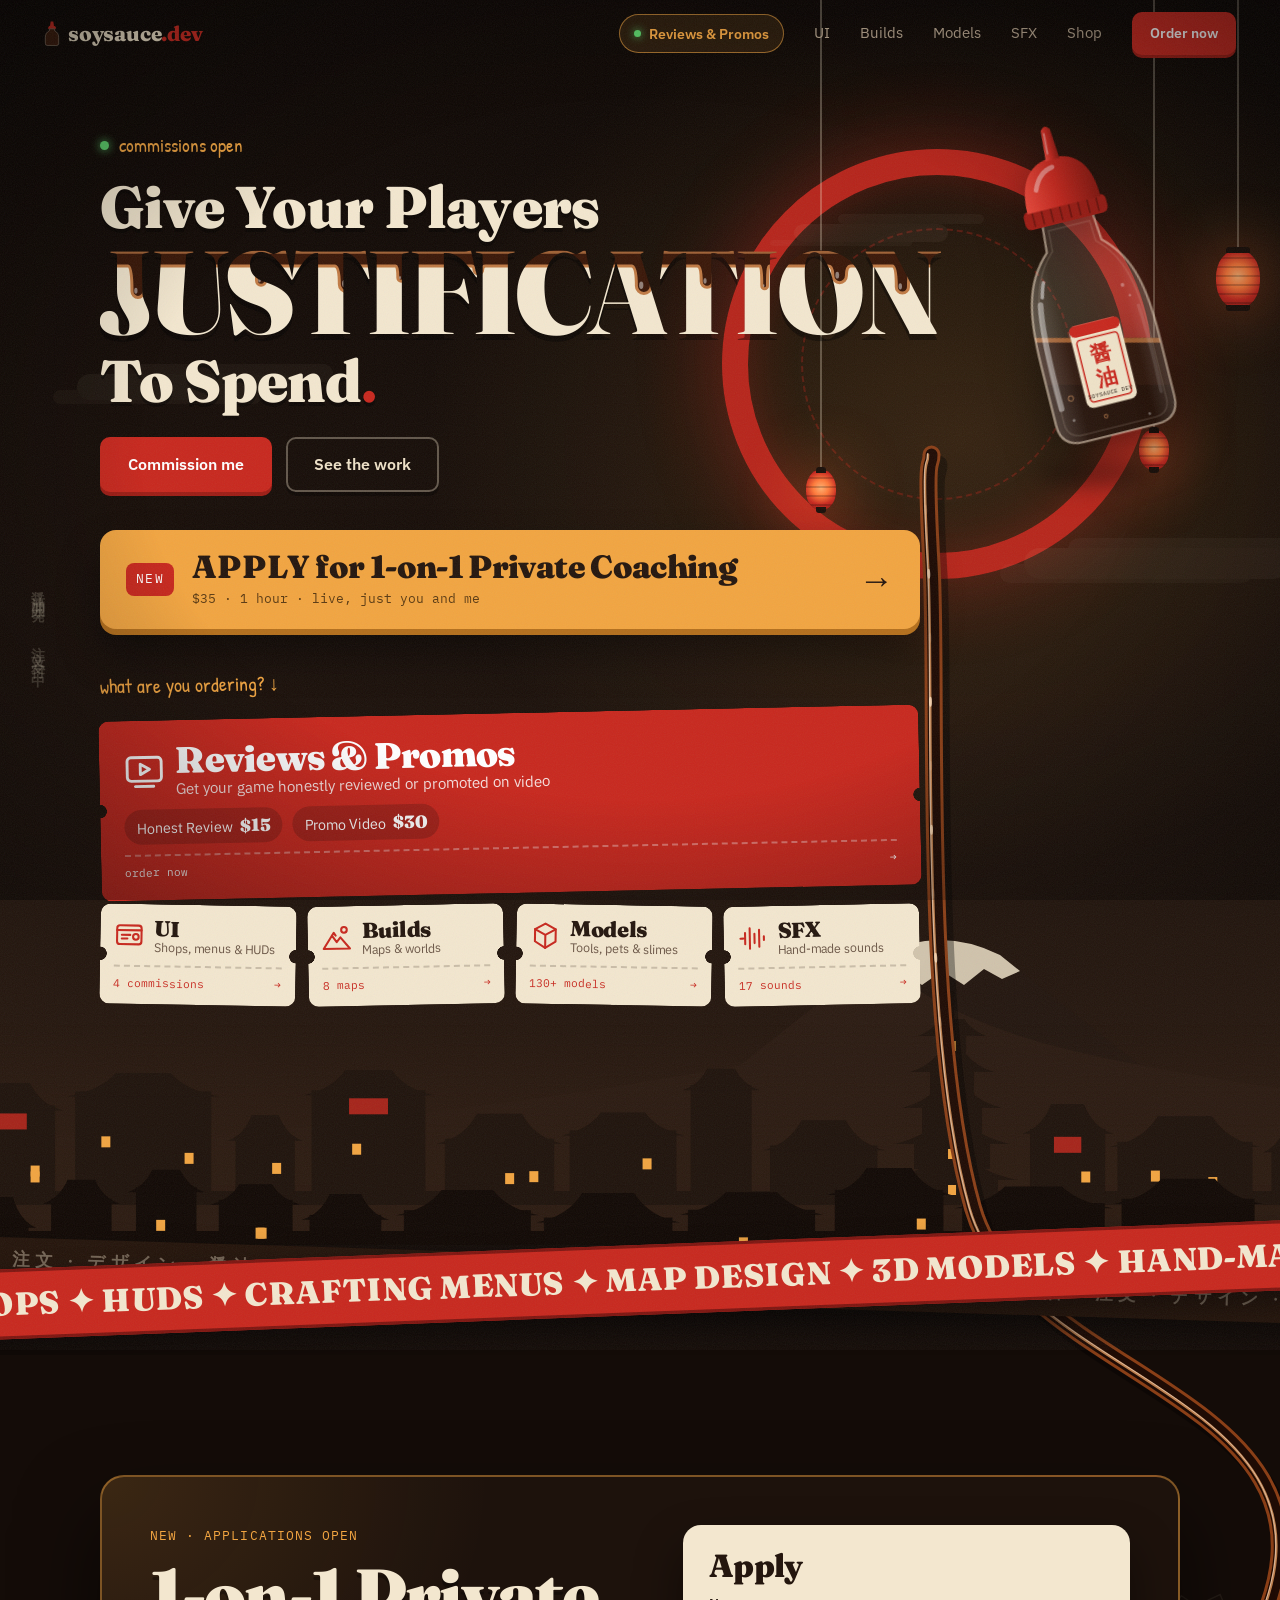
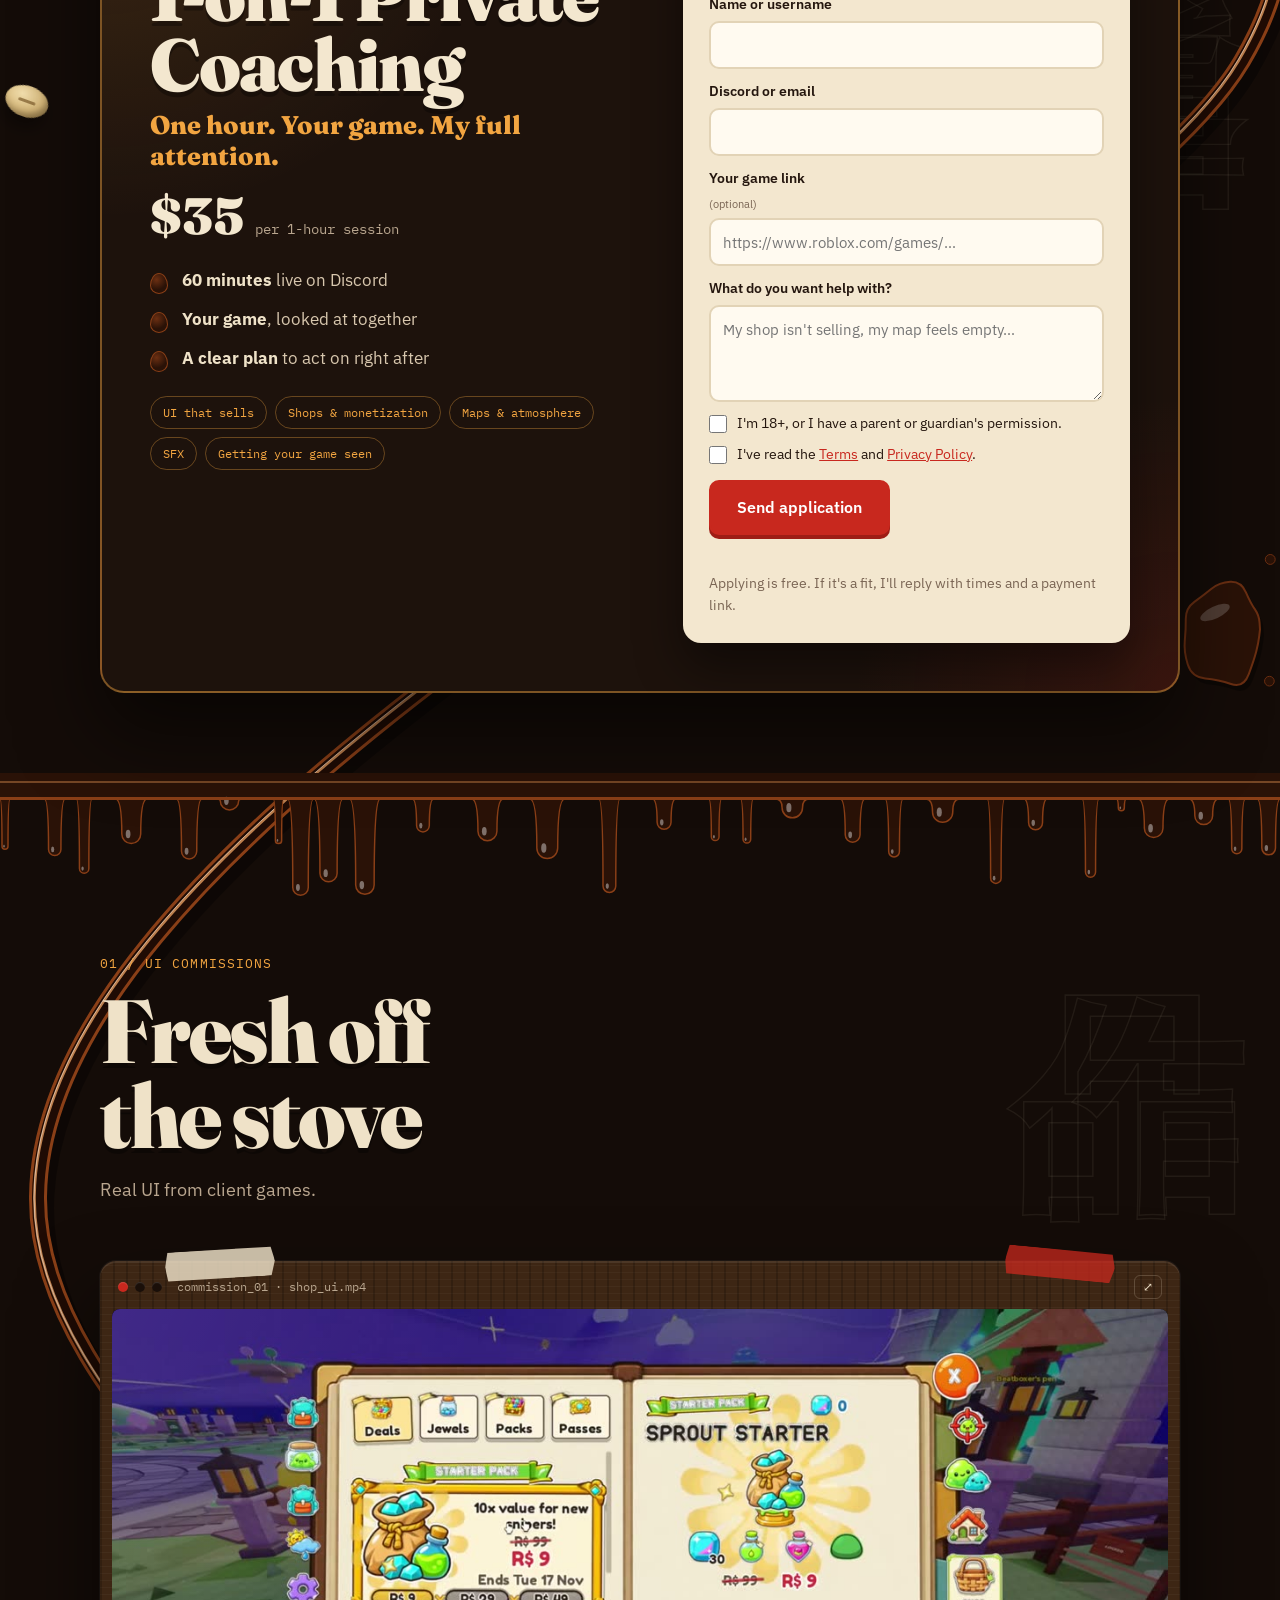
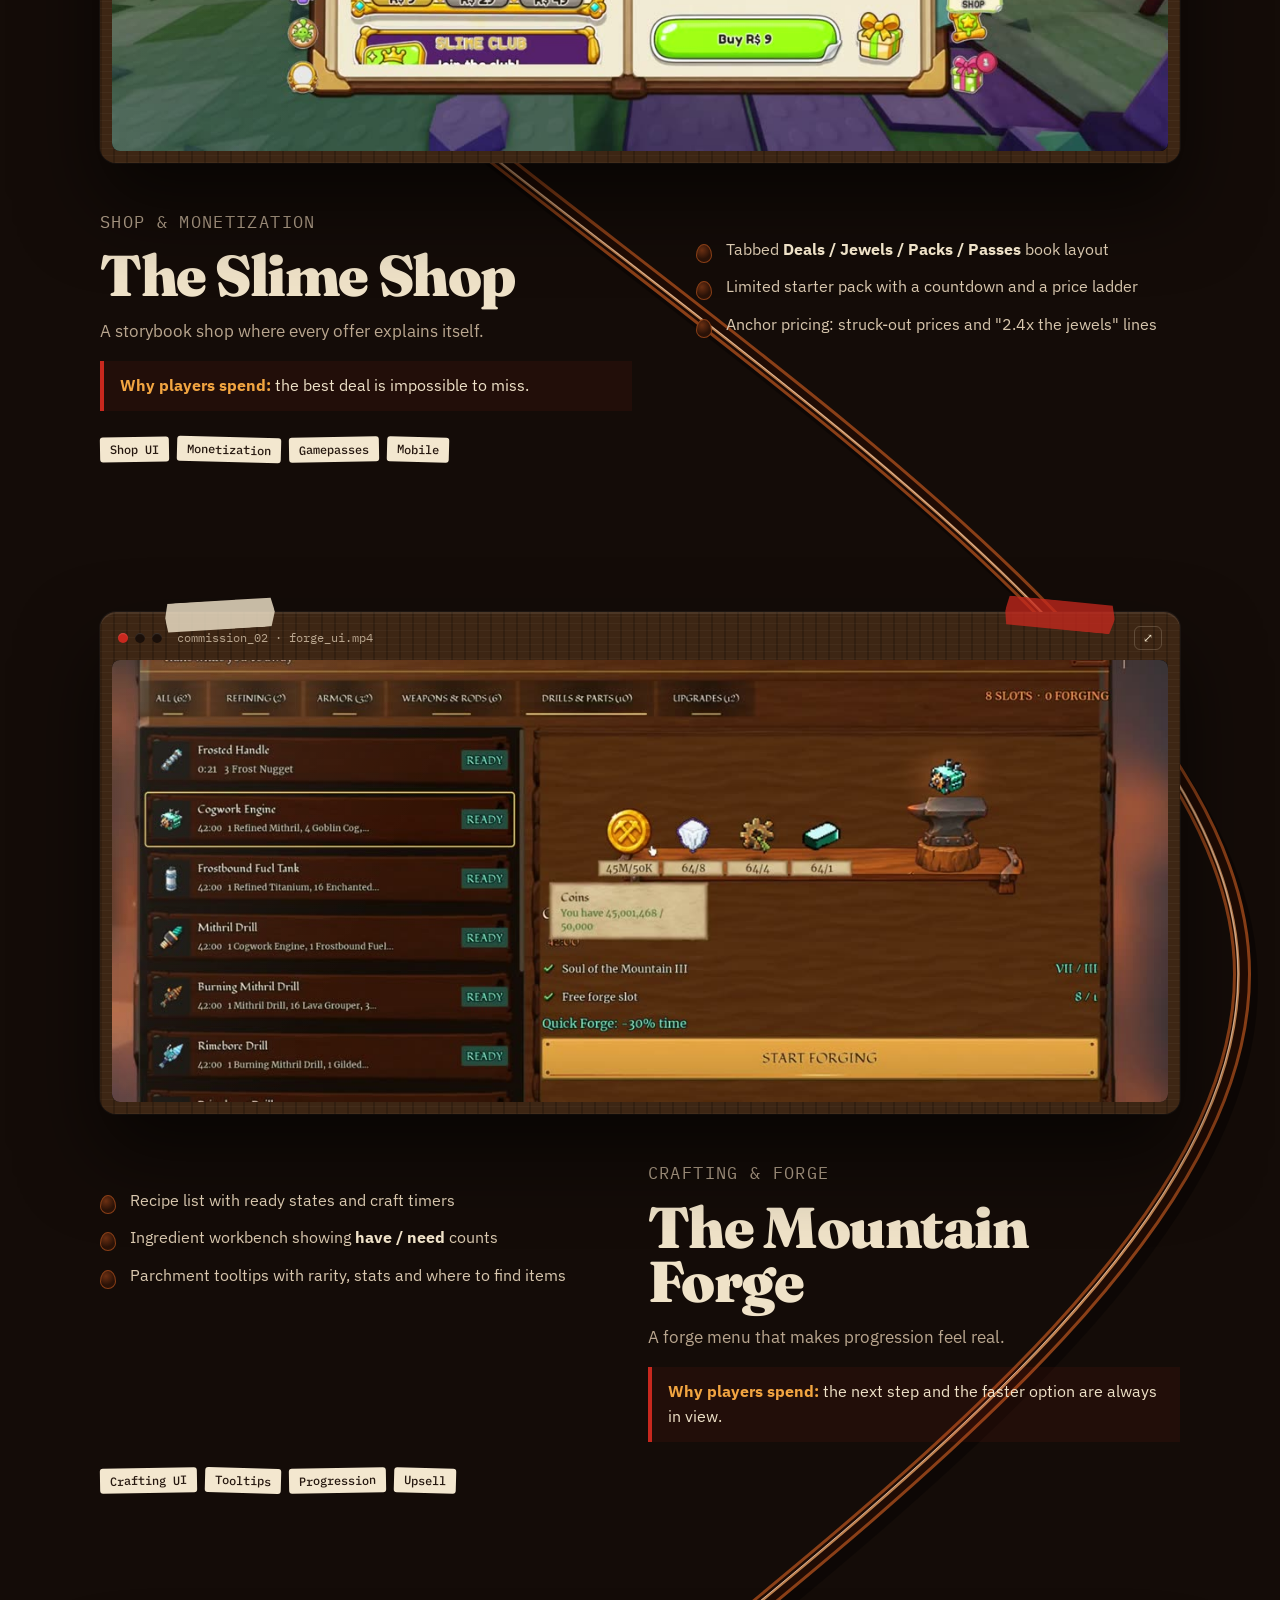
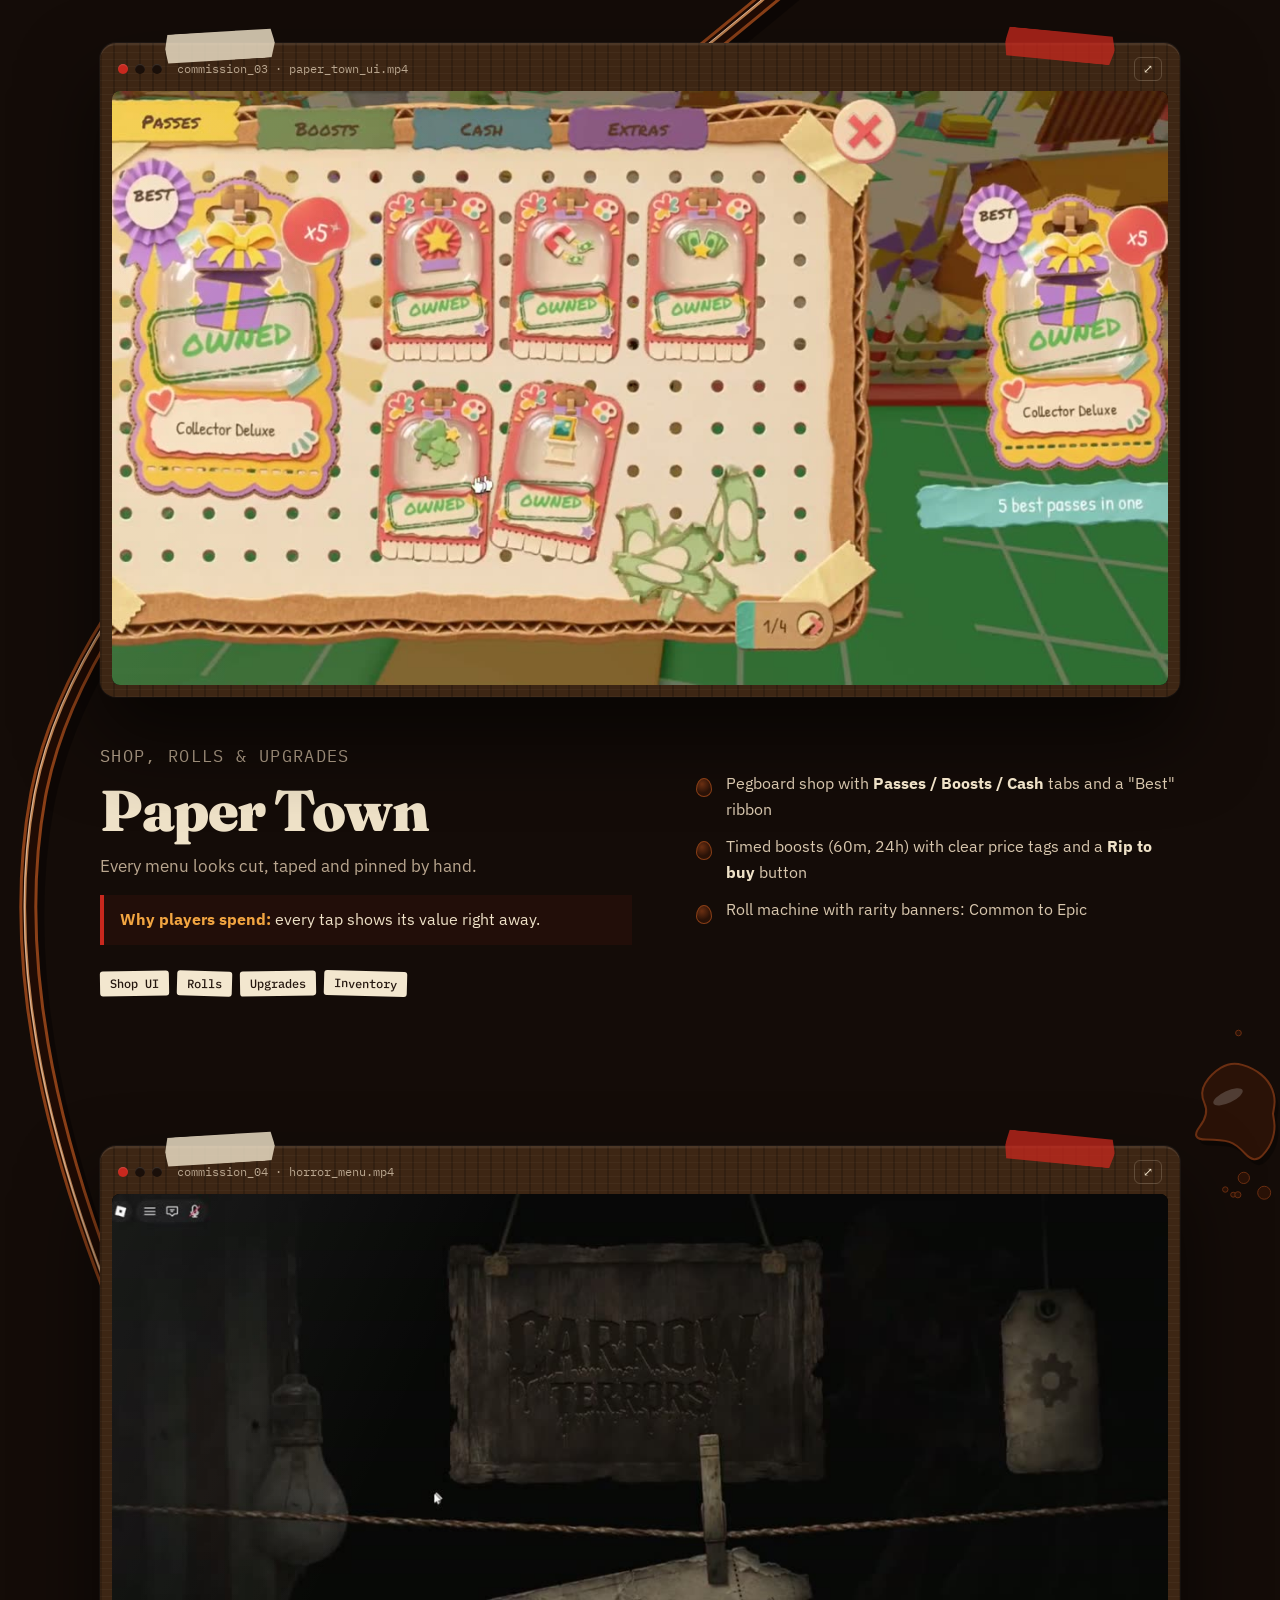
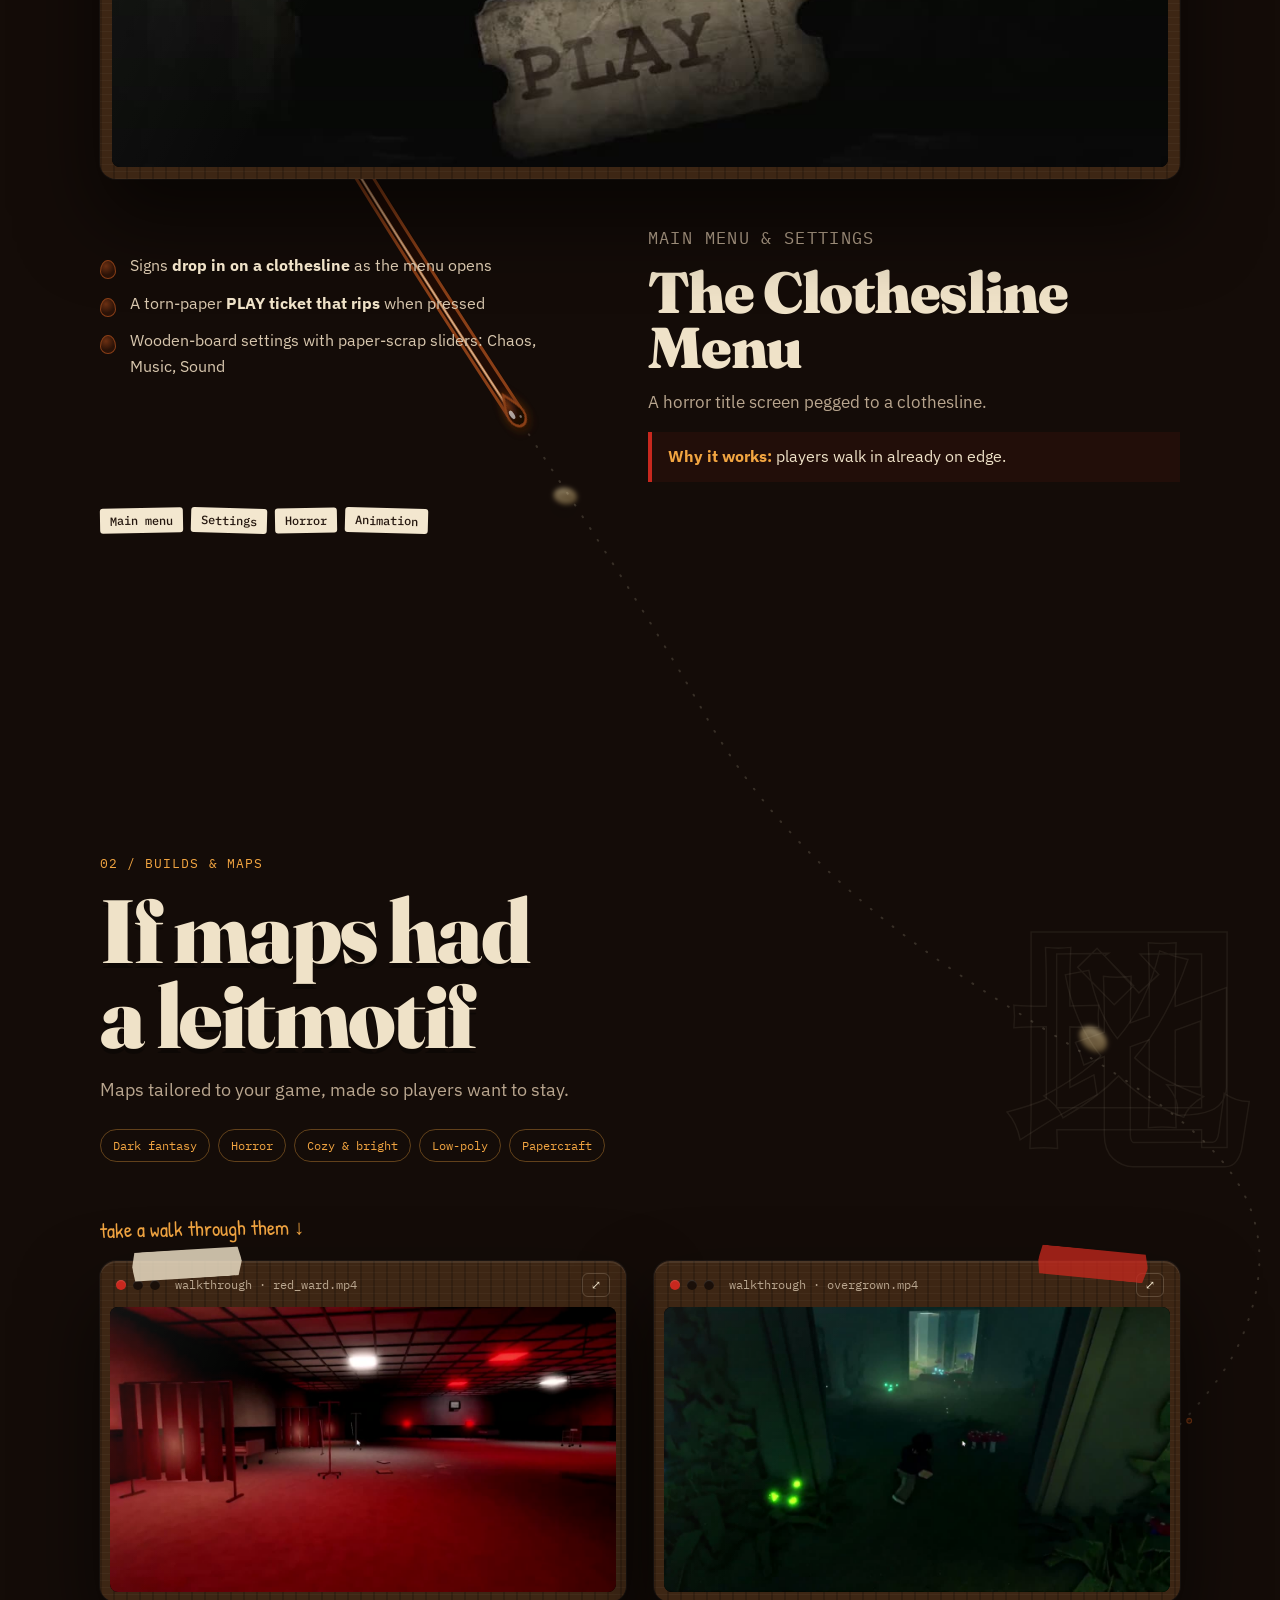
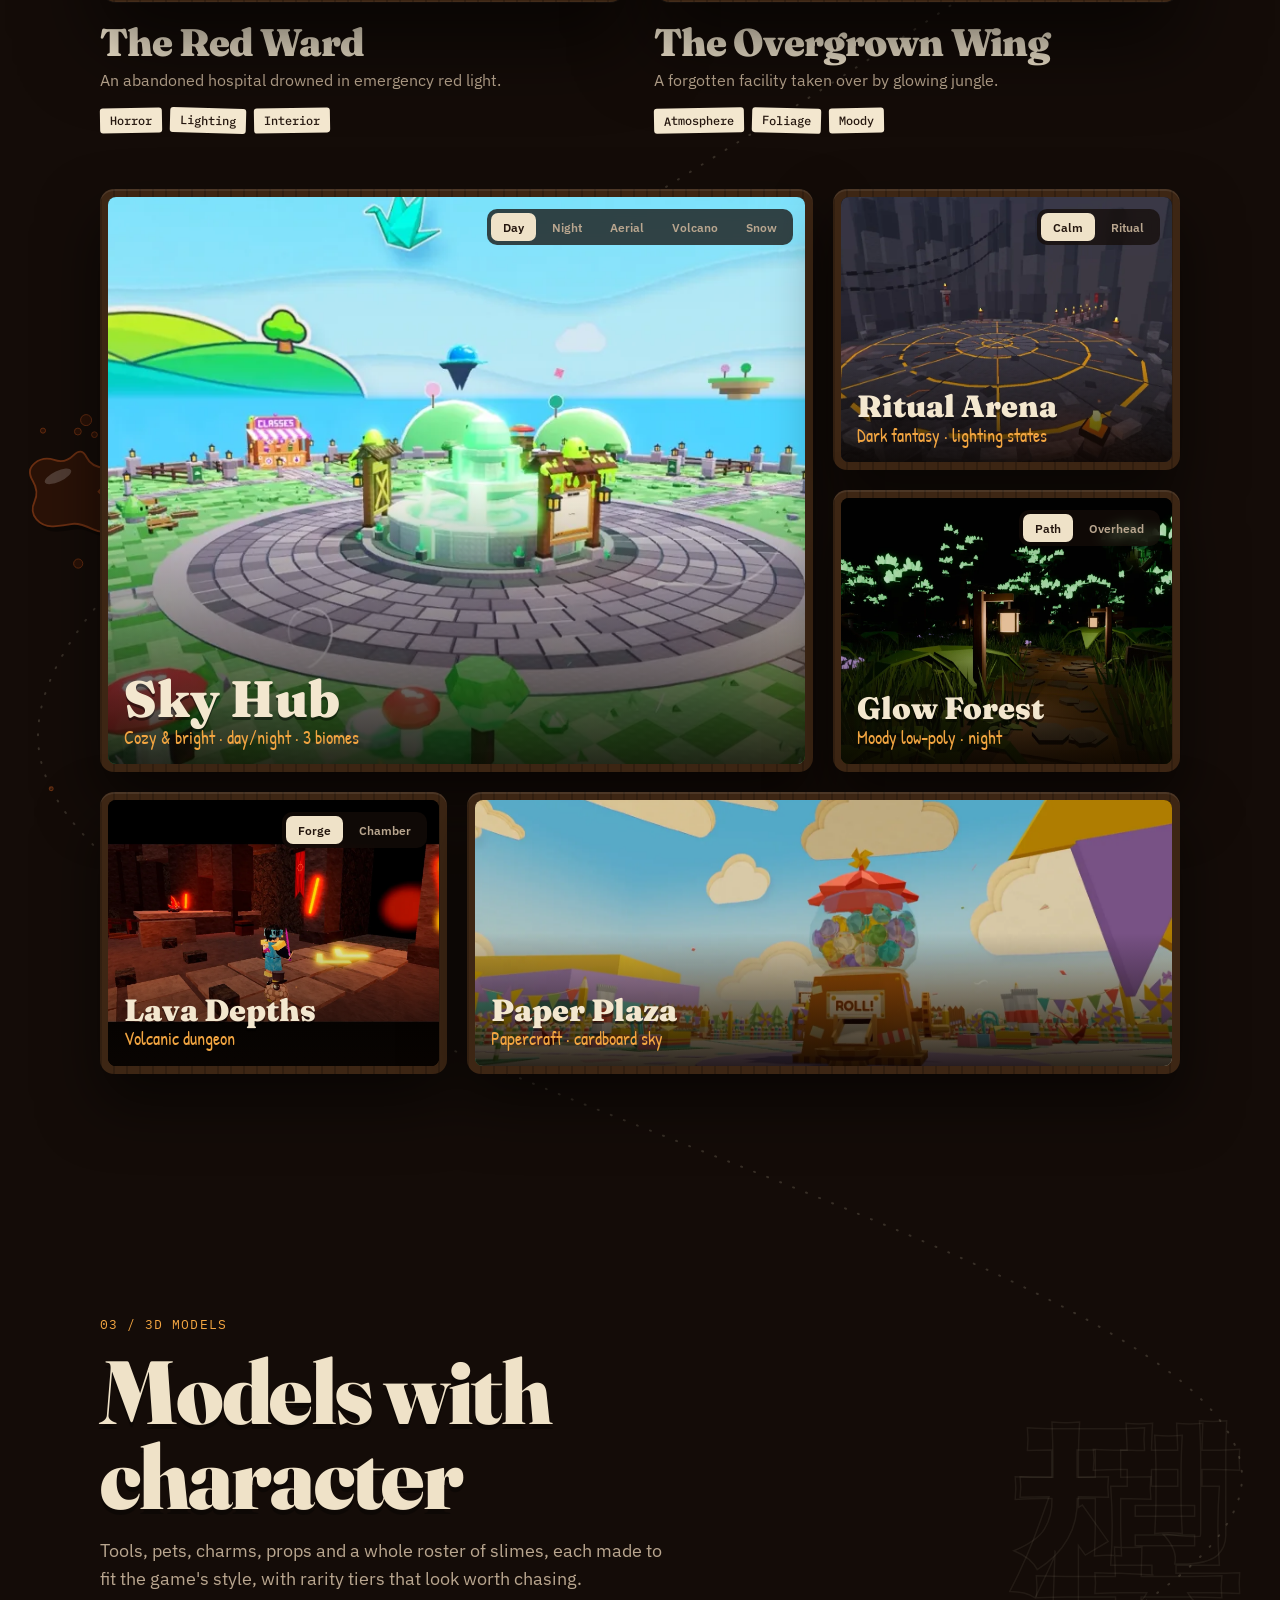
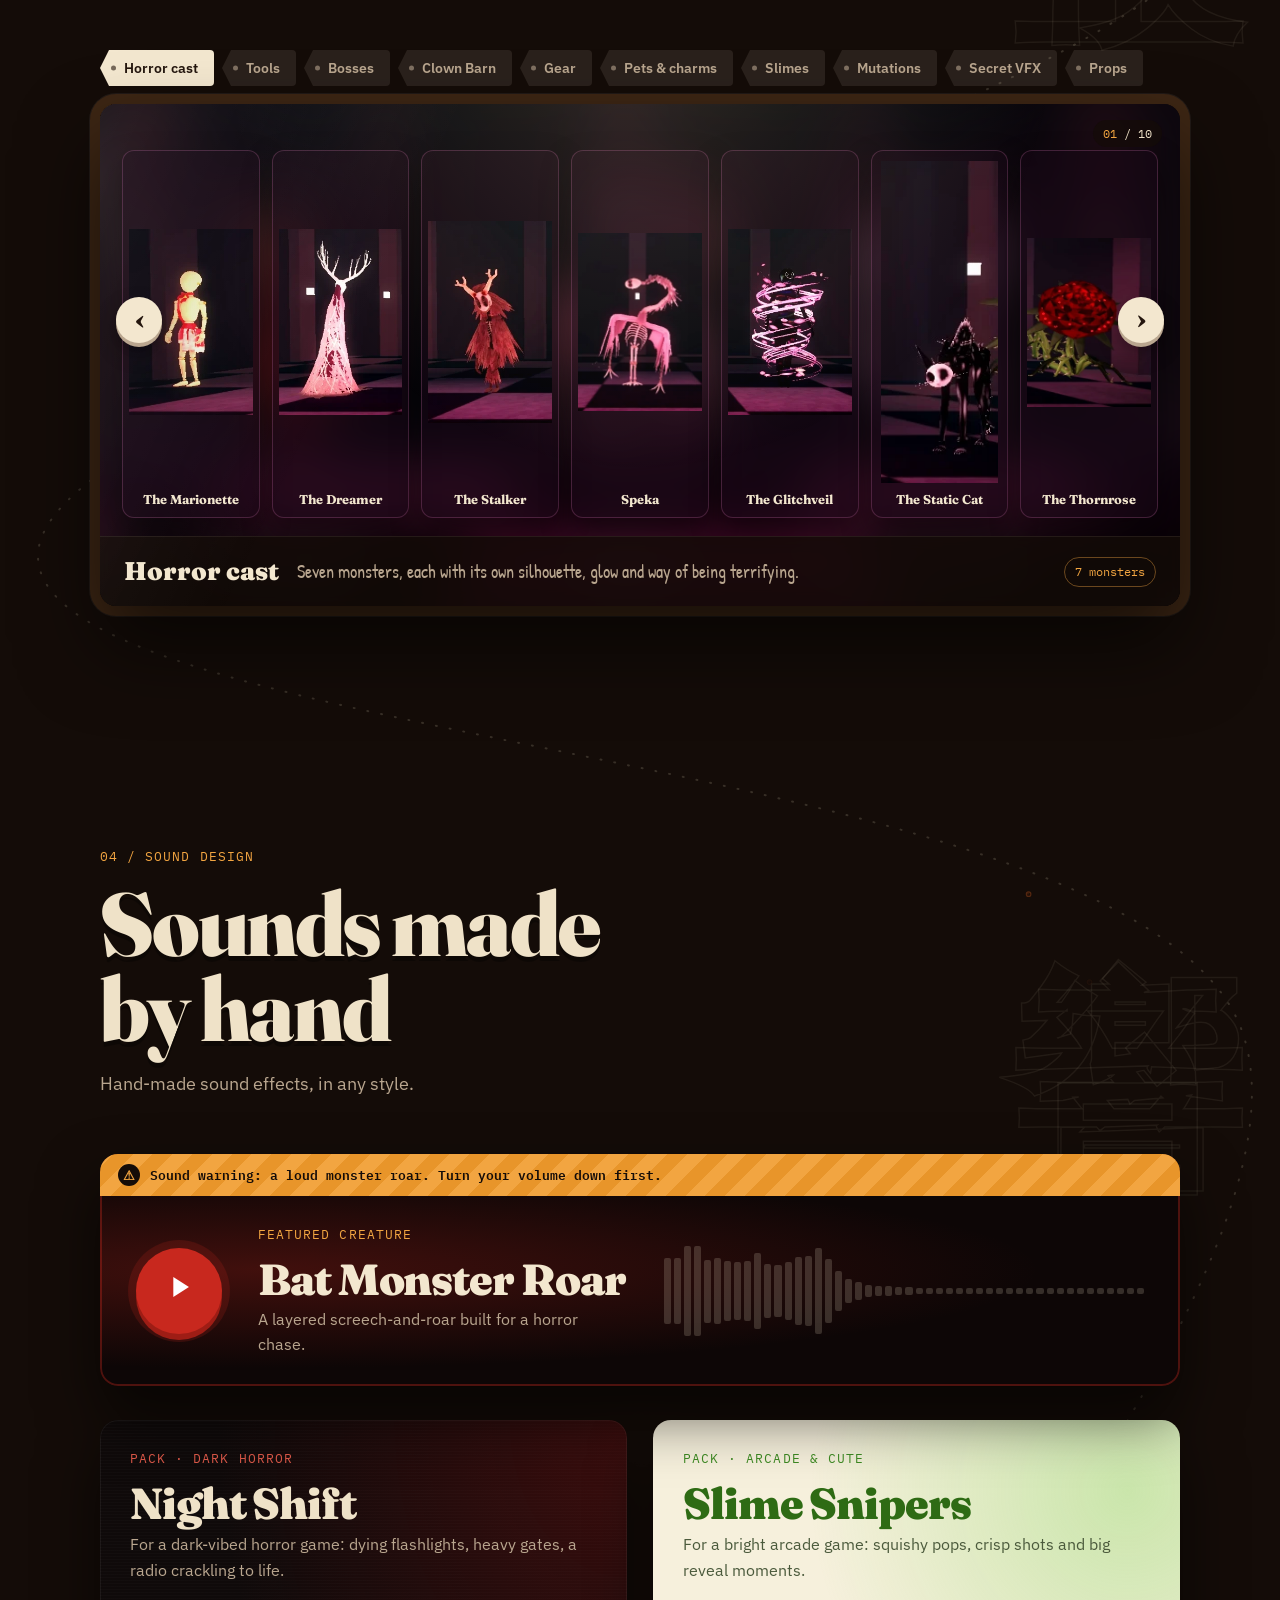
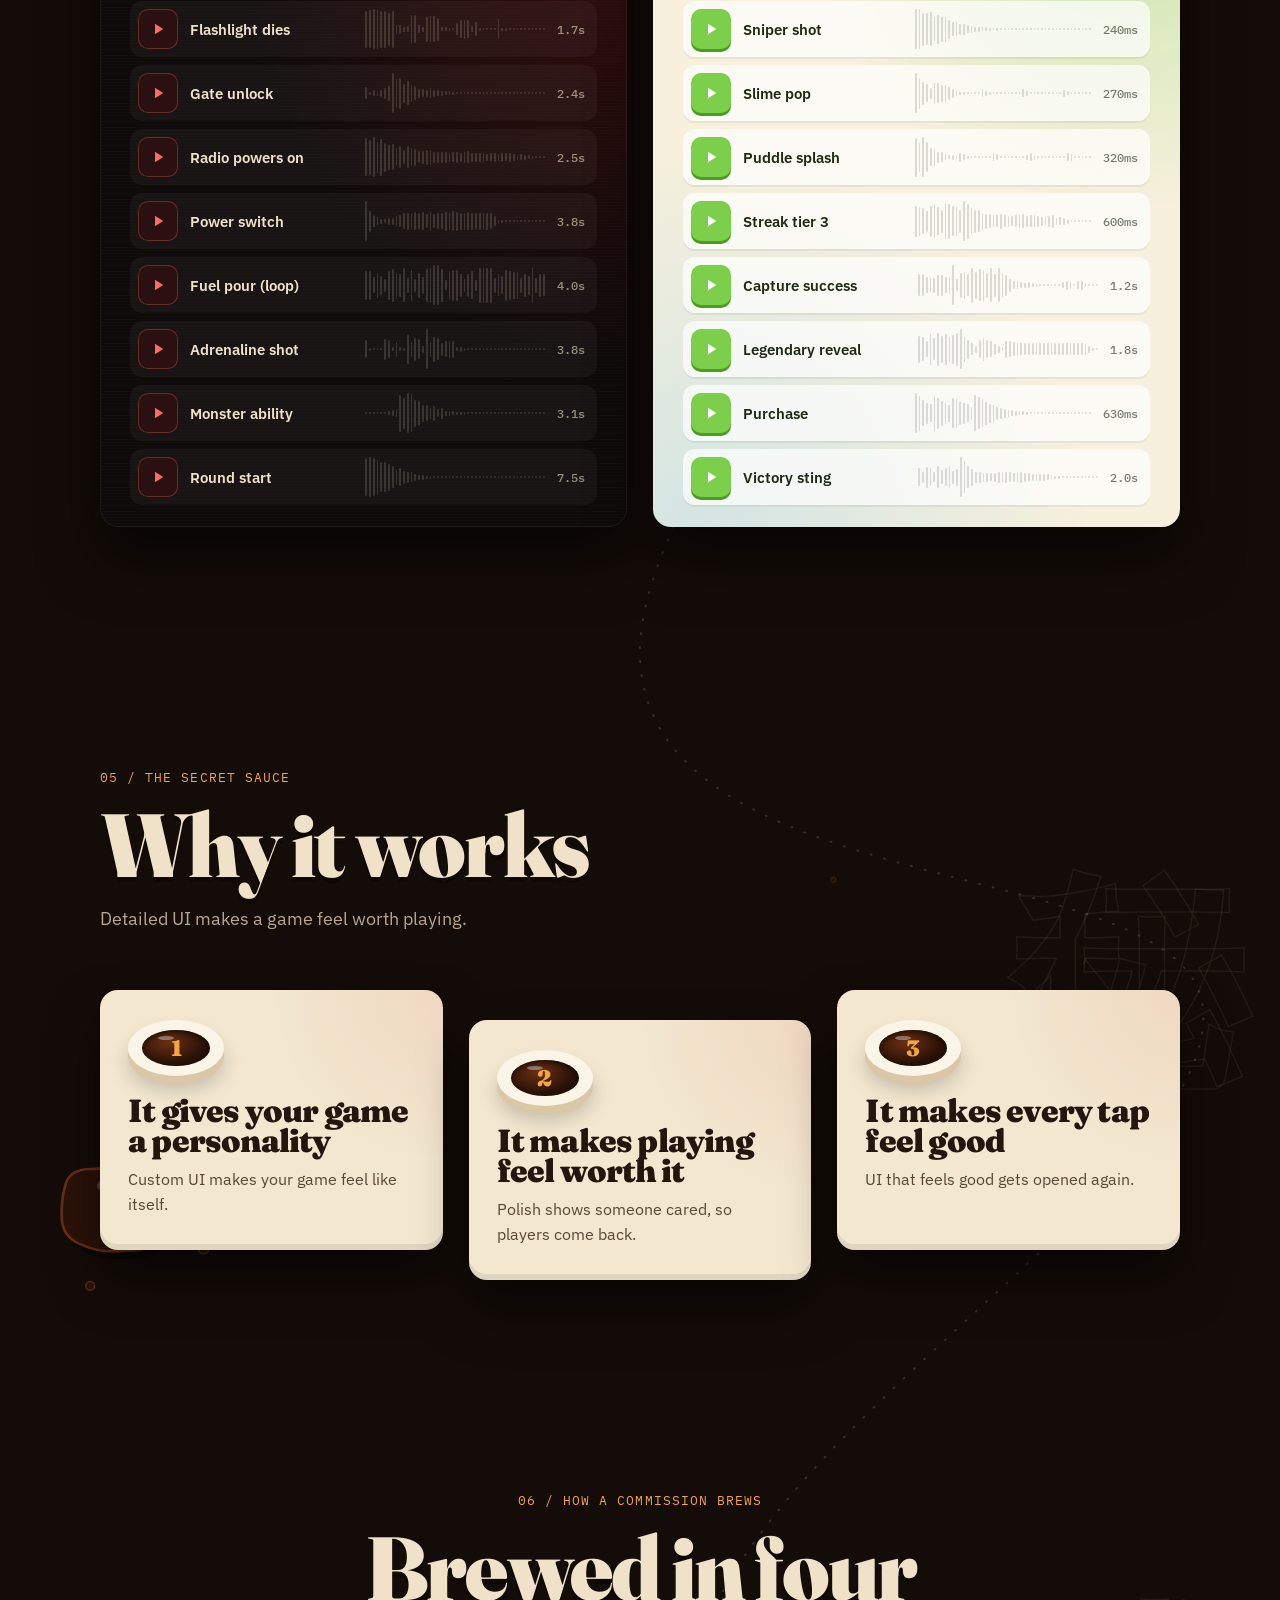
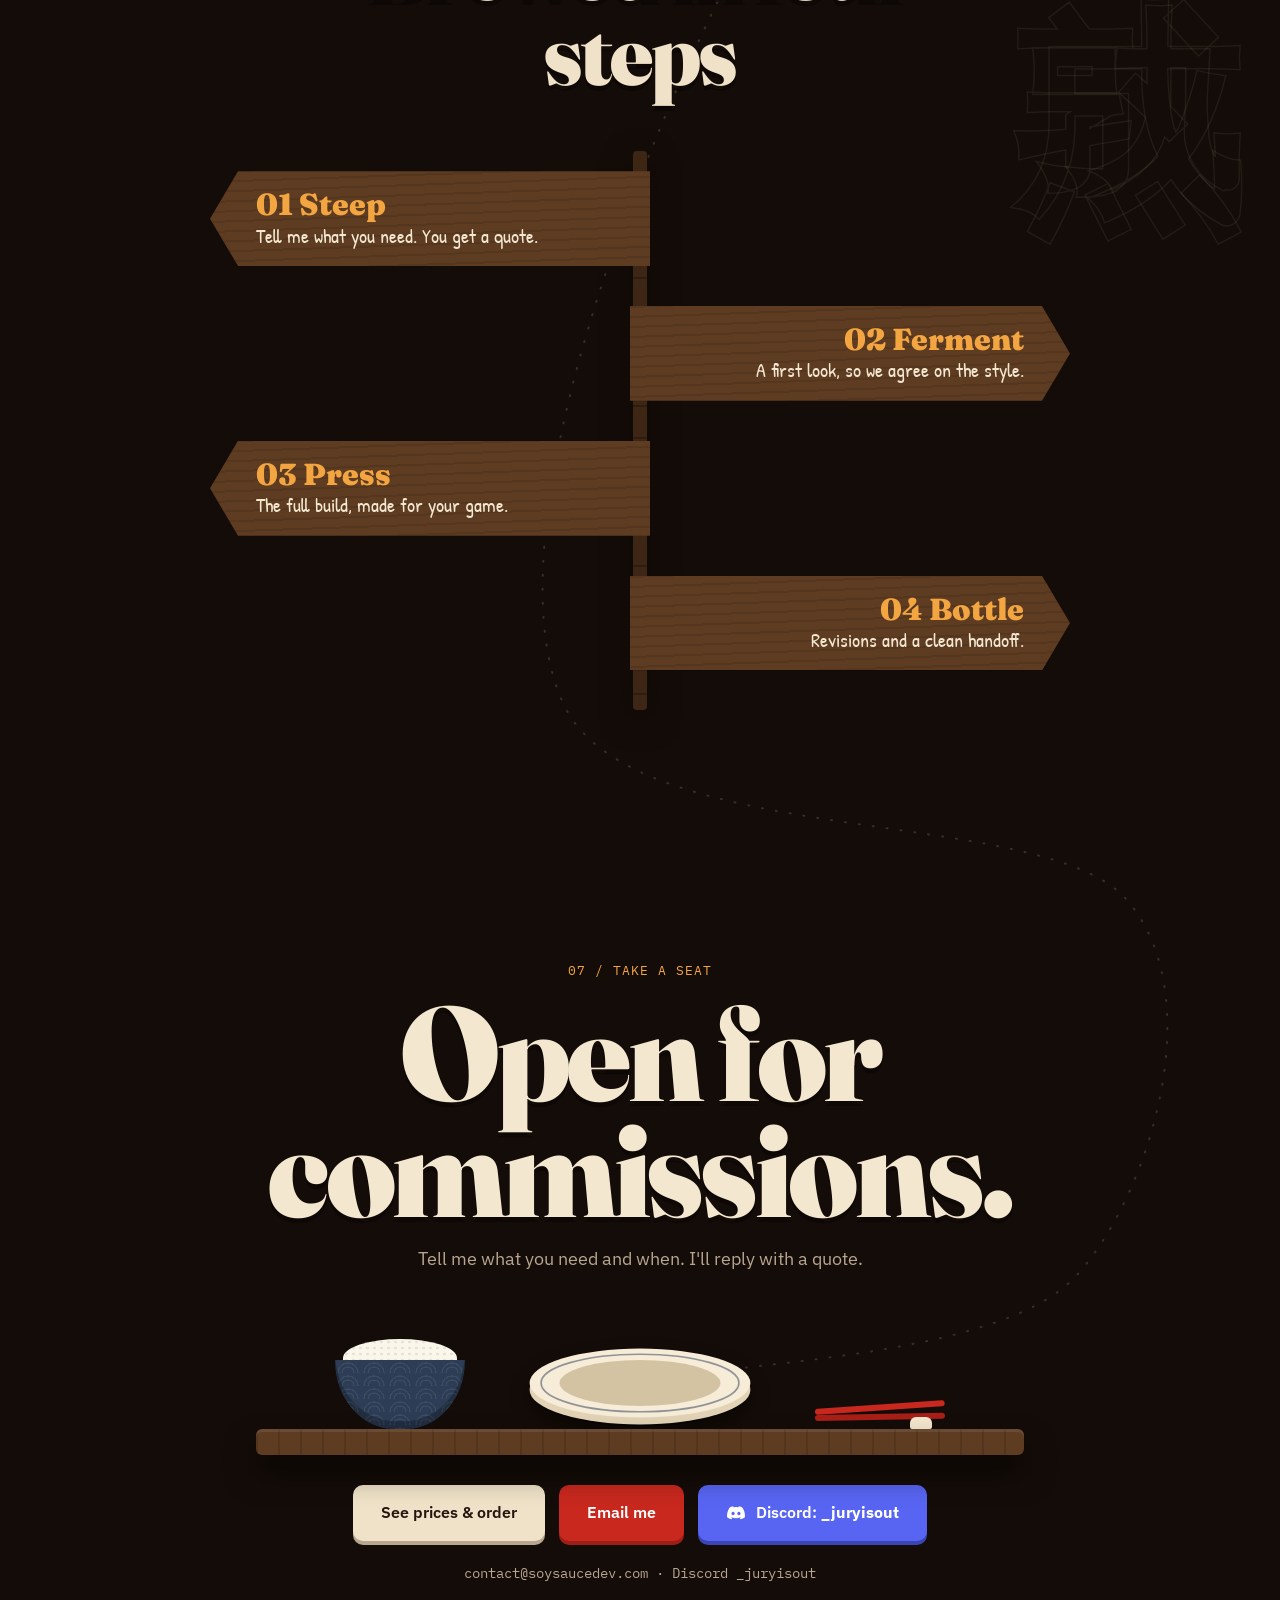
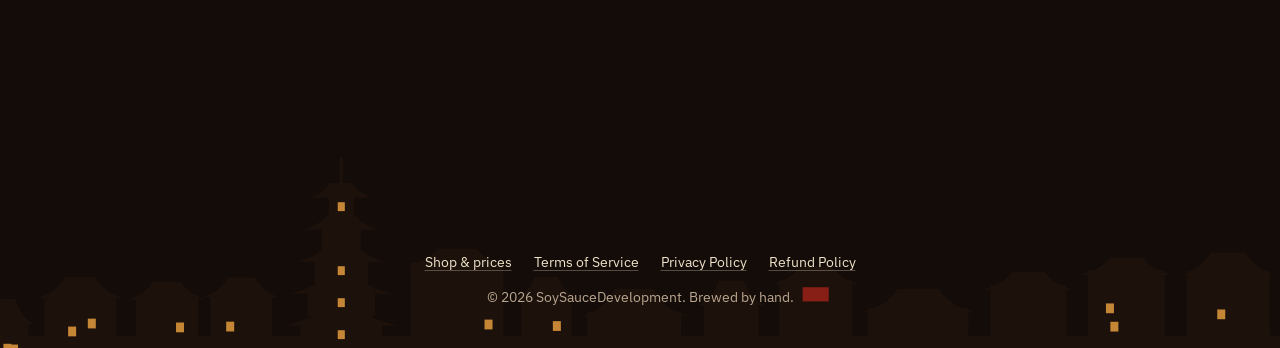
==== commit 064b7238: "Show $35 coaching price Co-Authored-By: Claude Opus 5.5 <noreply@anthropic.com>" ====
--- a/index.html
+++ b/index.html
@@ -99,7 +99,7 @@
         <a href="#coaching" class="coach-cta">
           <span class="coach-cta-badge mono">NEW</span>
           <span class="coach-cta-text"><b>APPLY</b> for 1-on-1 Private Coaching</span>
-          <span class="coach-cta-meta mono">1 hour · live · just you and me</span>
+          <span class="coach-cta-meta mono">$35 · 1 hour · live, just you and me</span>
           <span class="coach-cta-arrow" aria-hidden="true">→</span>
         </a>
         <nav class="order" aria-label="Jump to my work">
@@ -200,6 +200,7 @@
             <p class="mono label">new · applications open</p>
             <h2>1-on-1 Private Coaching</h2>
             <p class="coach-sub">One hour. Your game. My full attention.</p>
+            <p class="coach-price"><b>$35</b><span>per 1-hour session</span></p>
             <ul class="coach-points">
               <li><b>60 minutes</b> live on Discord</li>
               <li><b>Your game</b>, looked at together</li>
--- a/style.css
+++ b/style.css
@@ -770,3 +770,7 @@
   .coach-cta-arrow{grid-row:2 / 4;grid-column:2}
 }
 @media (prefers-reduced-motion:reduce){ .coach-cta{animation:none} }
+
+.coach-price{display:flex;align-items:baseline;gap:10px;margin-top:18px}
+.coach-price b{font:900 3.2rem/1 var(--display);color:var(--paper)}
+.coach-price span{font-family:var(--mono);font-size:.85rem;color:var(--muted)}
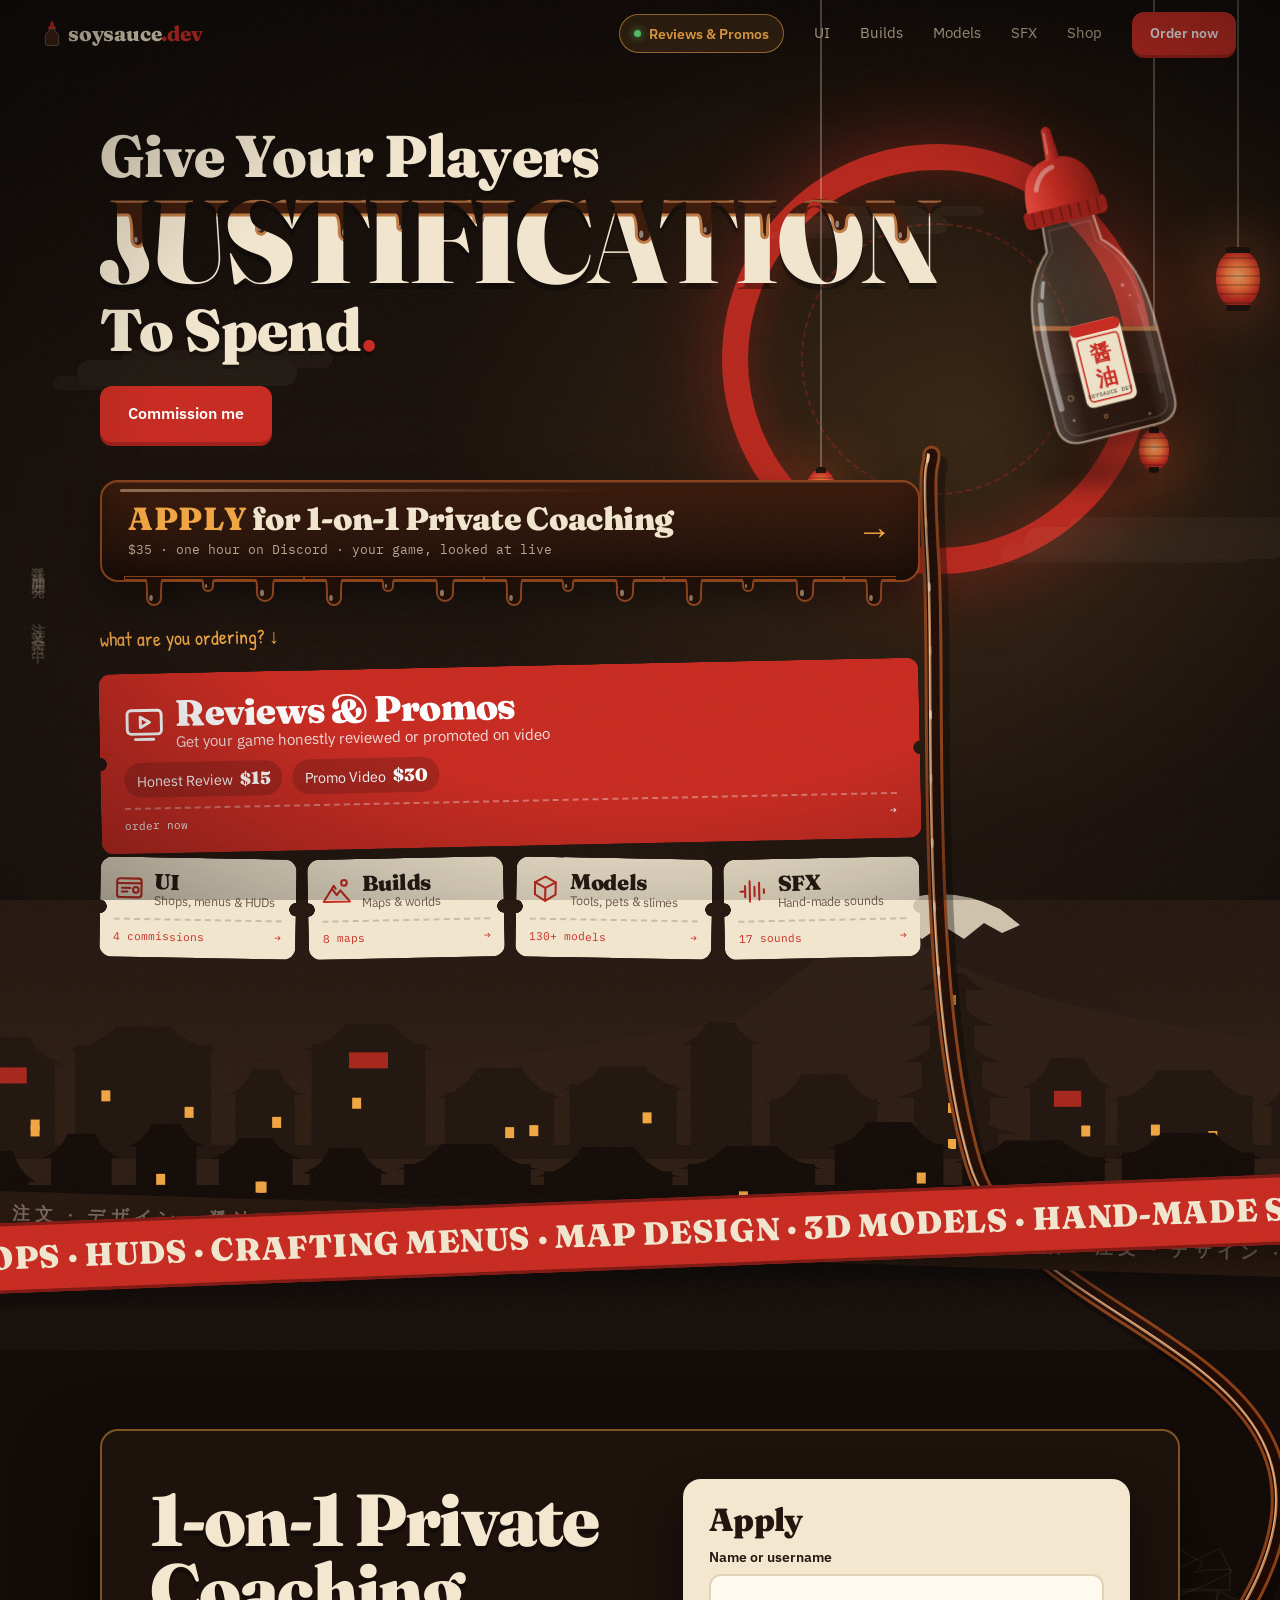
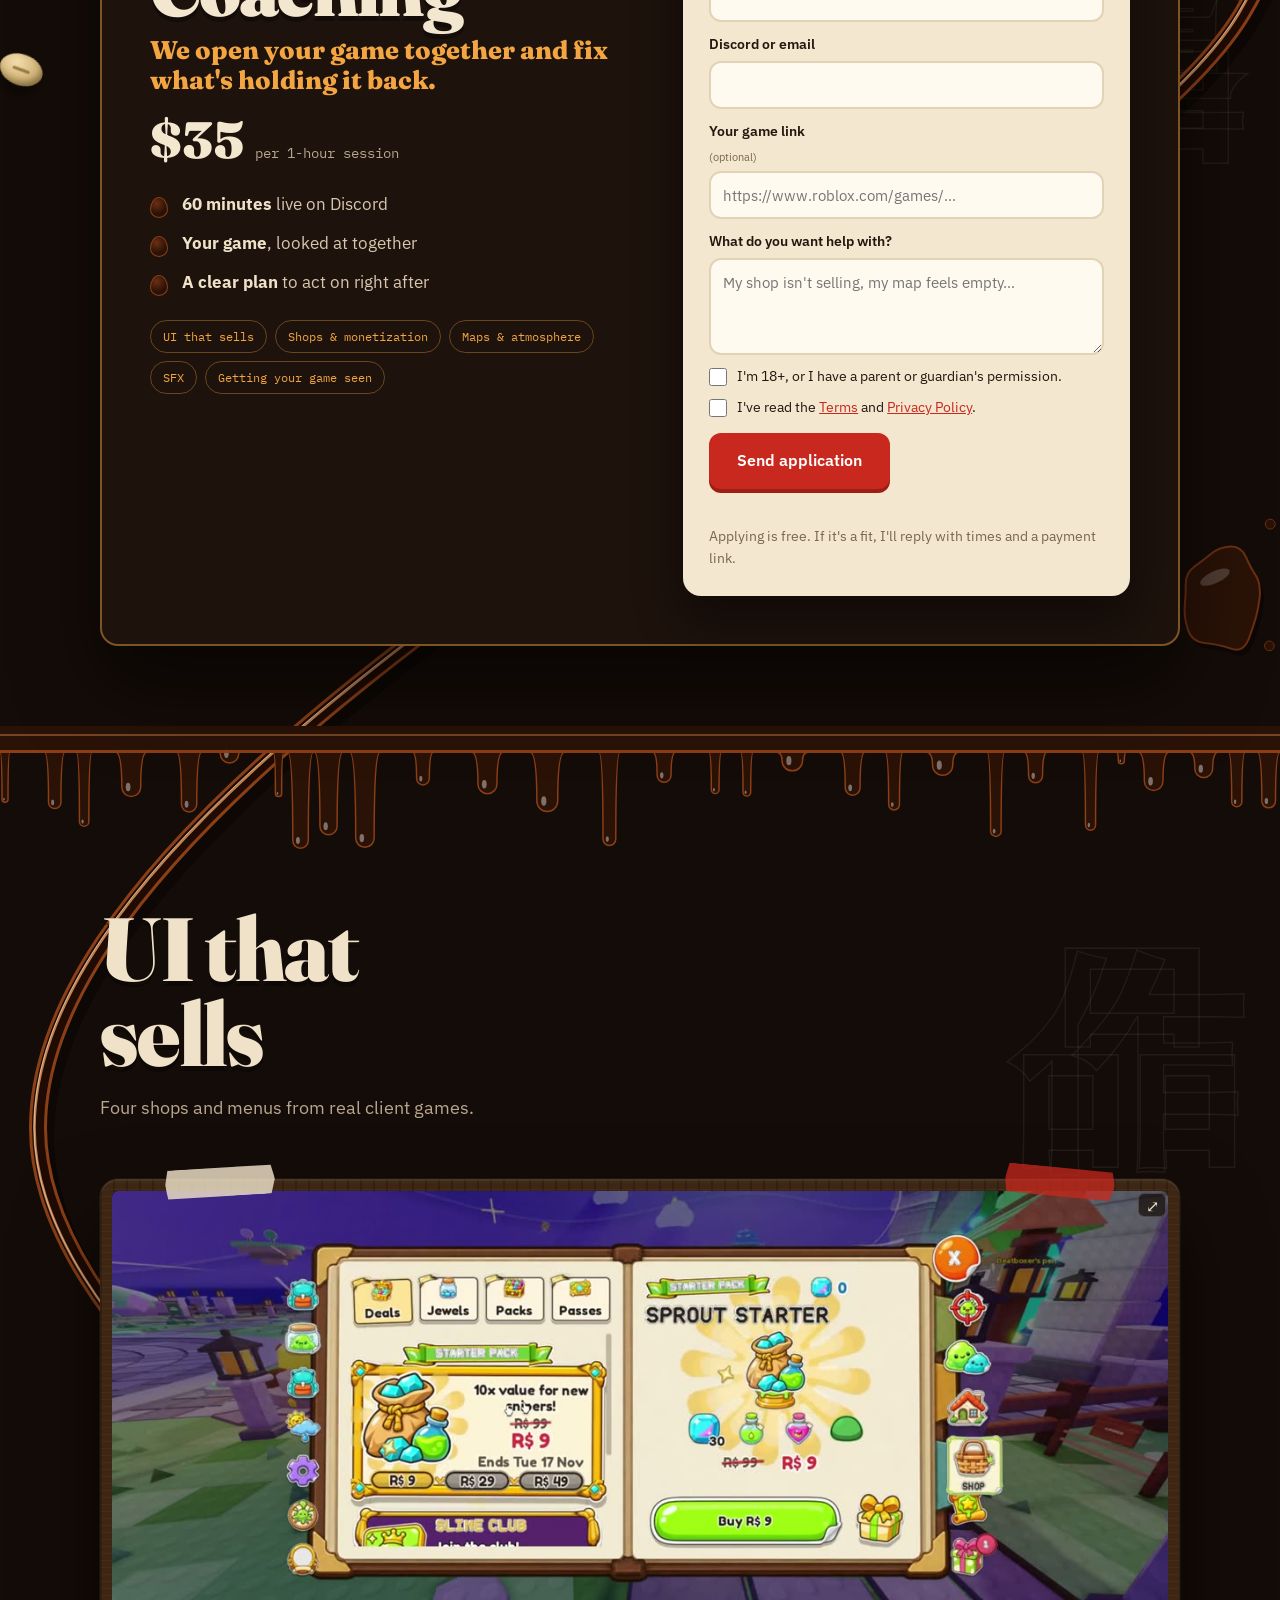
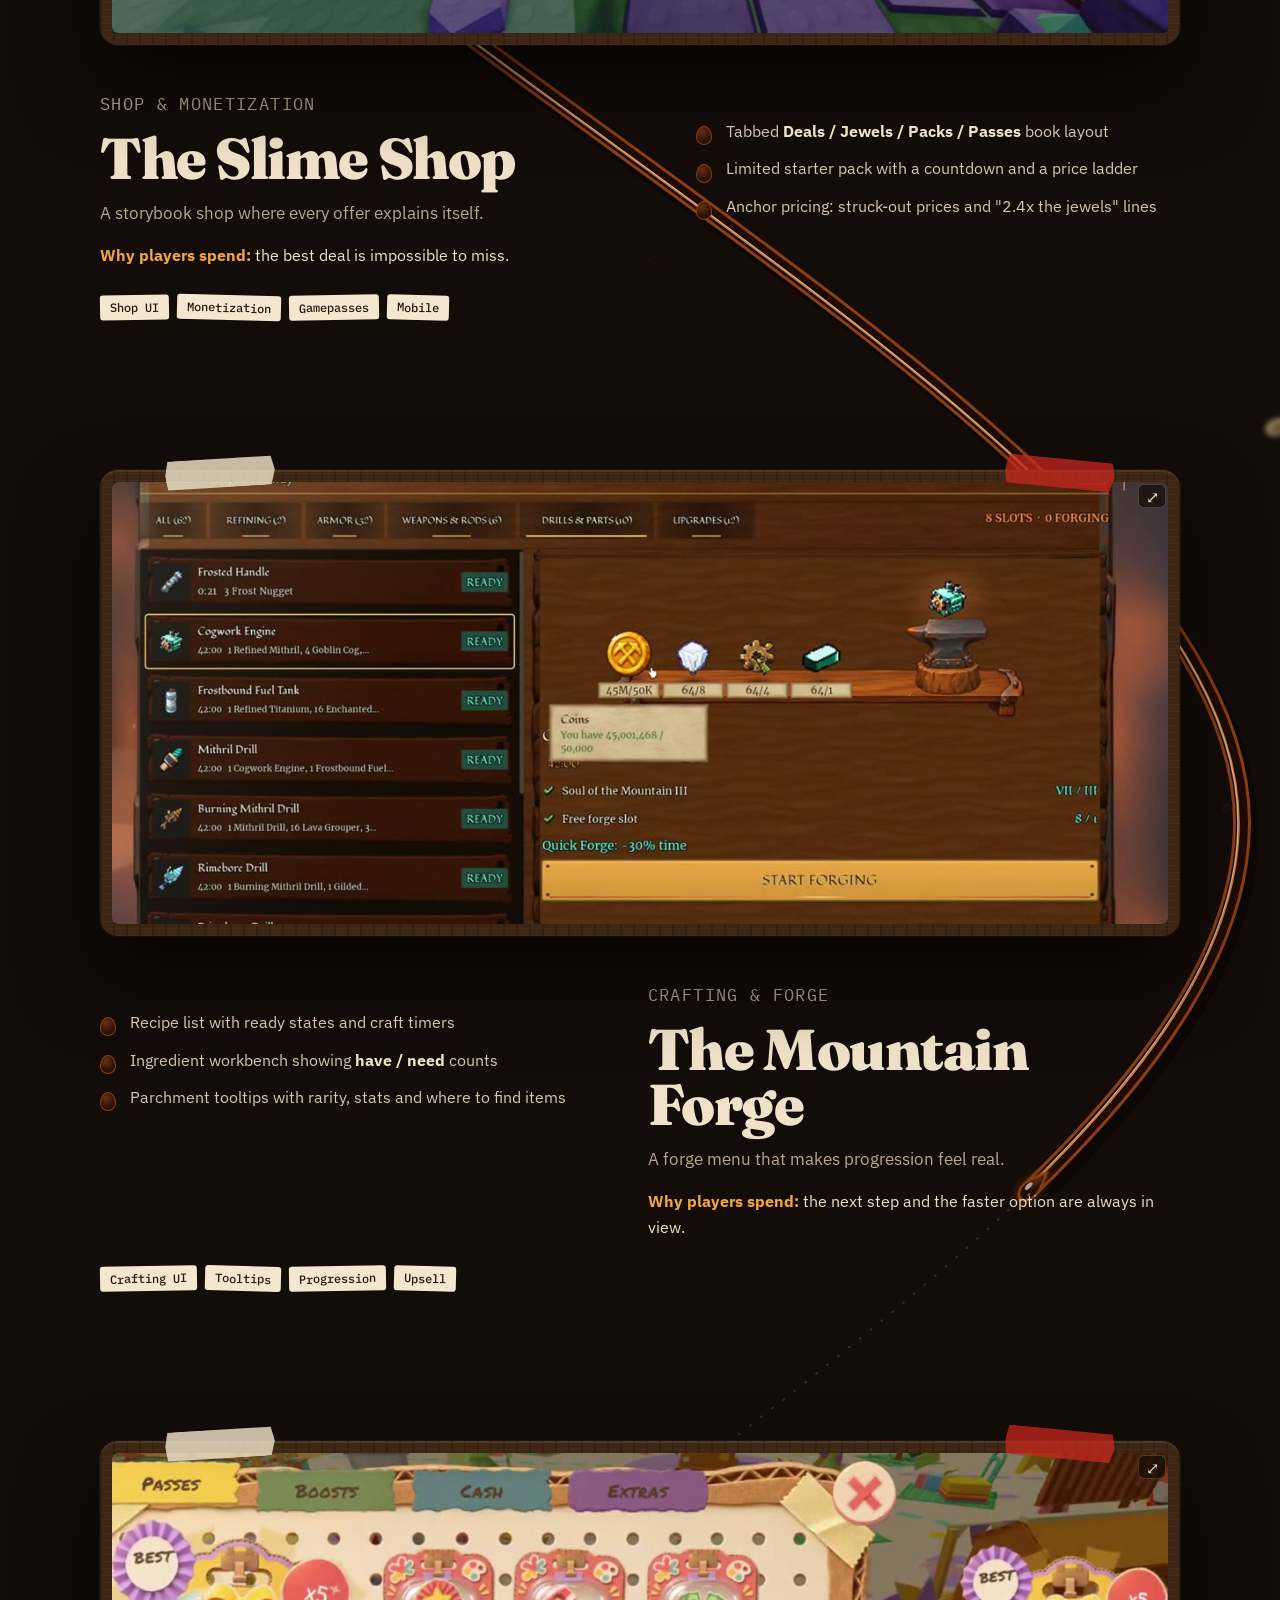
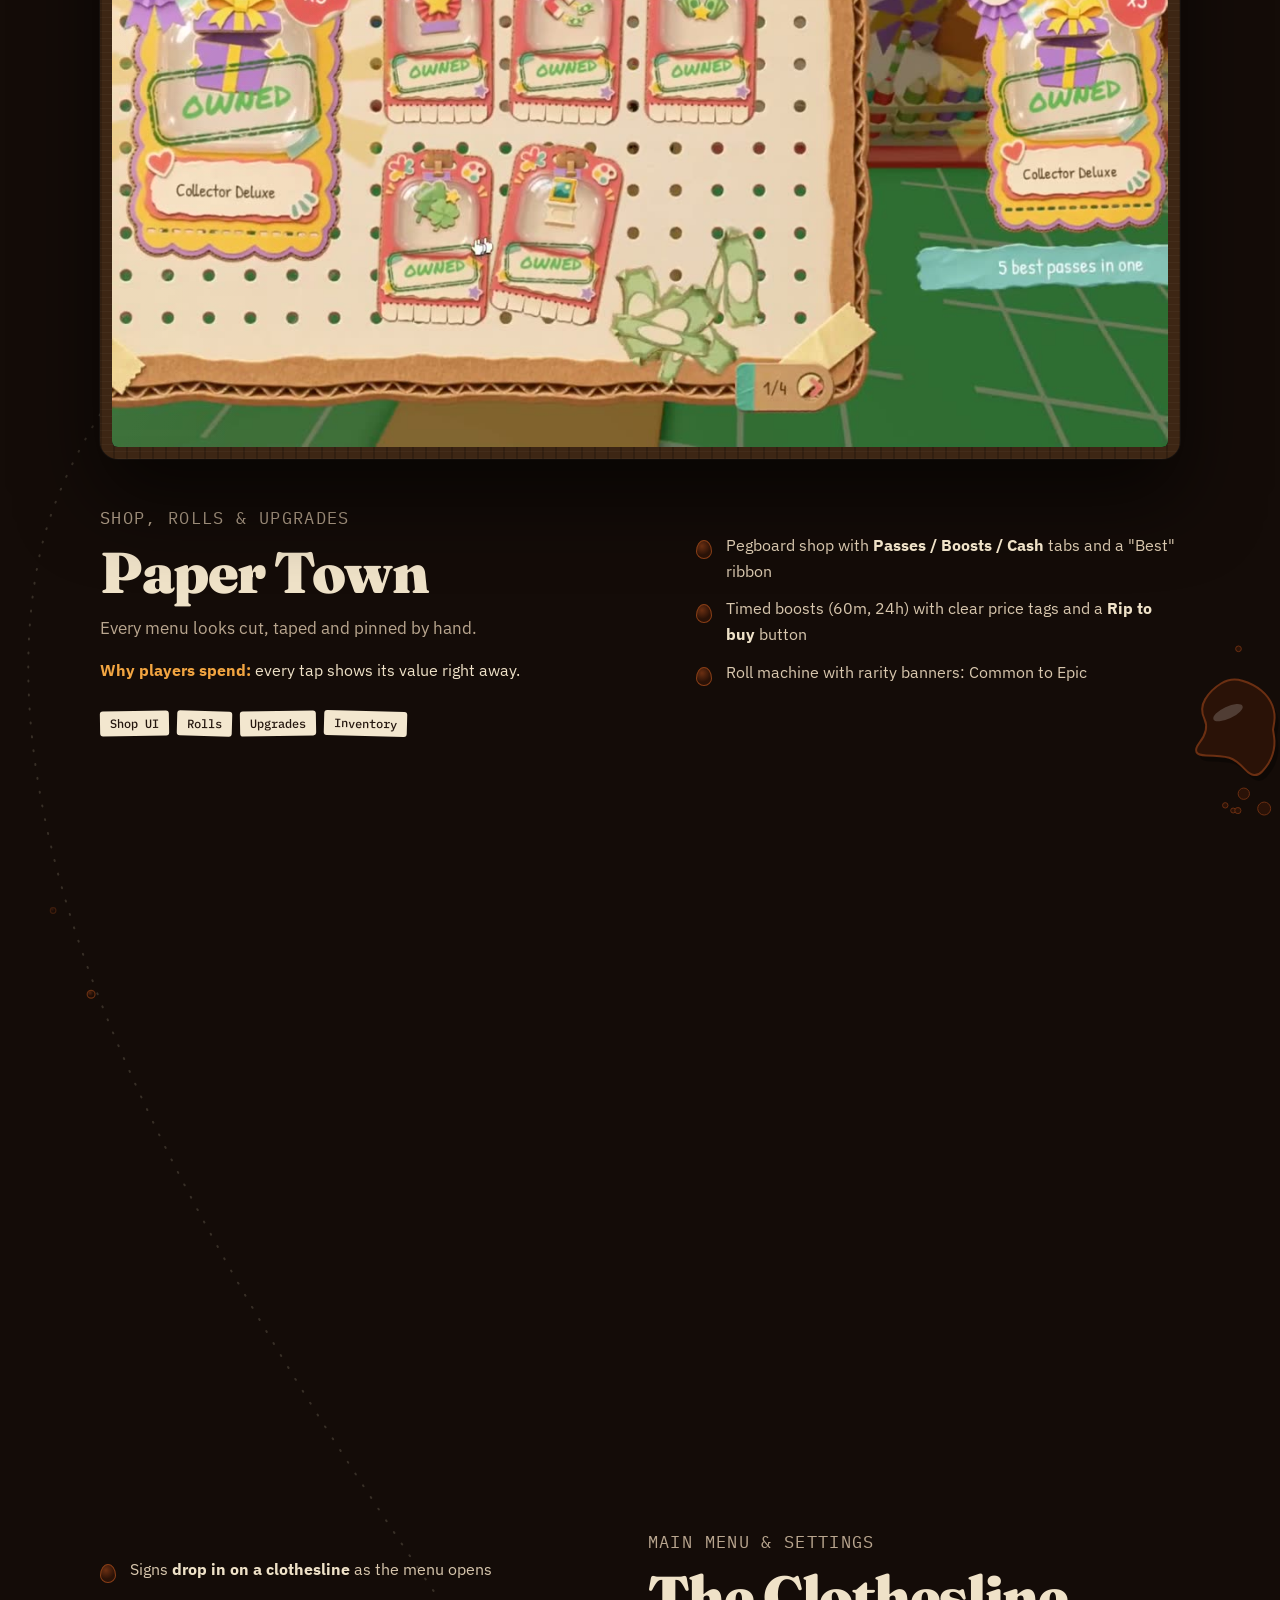
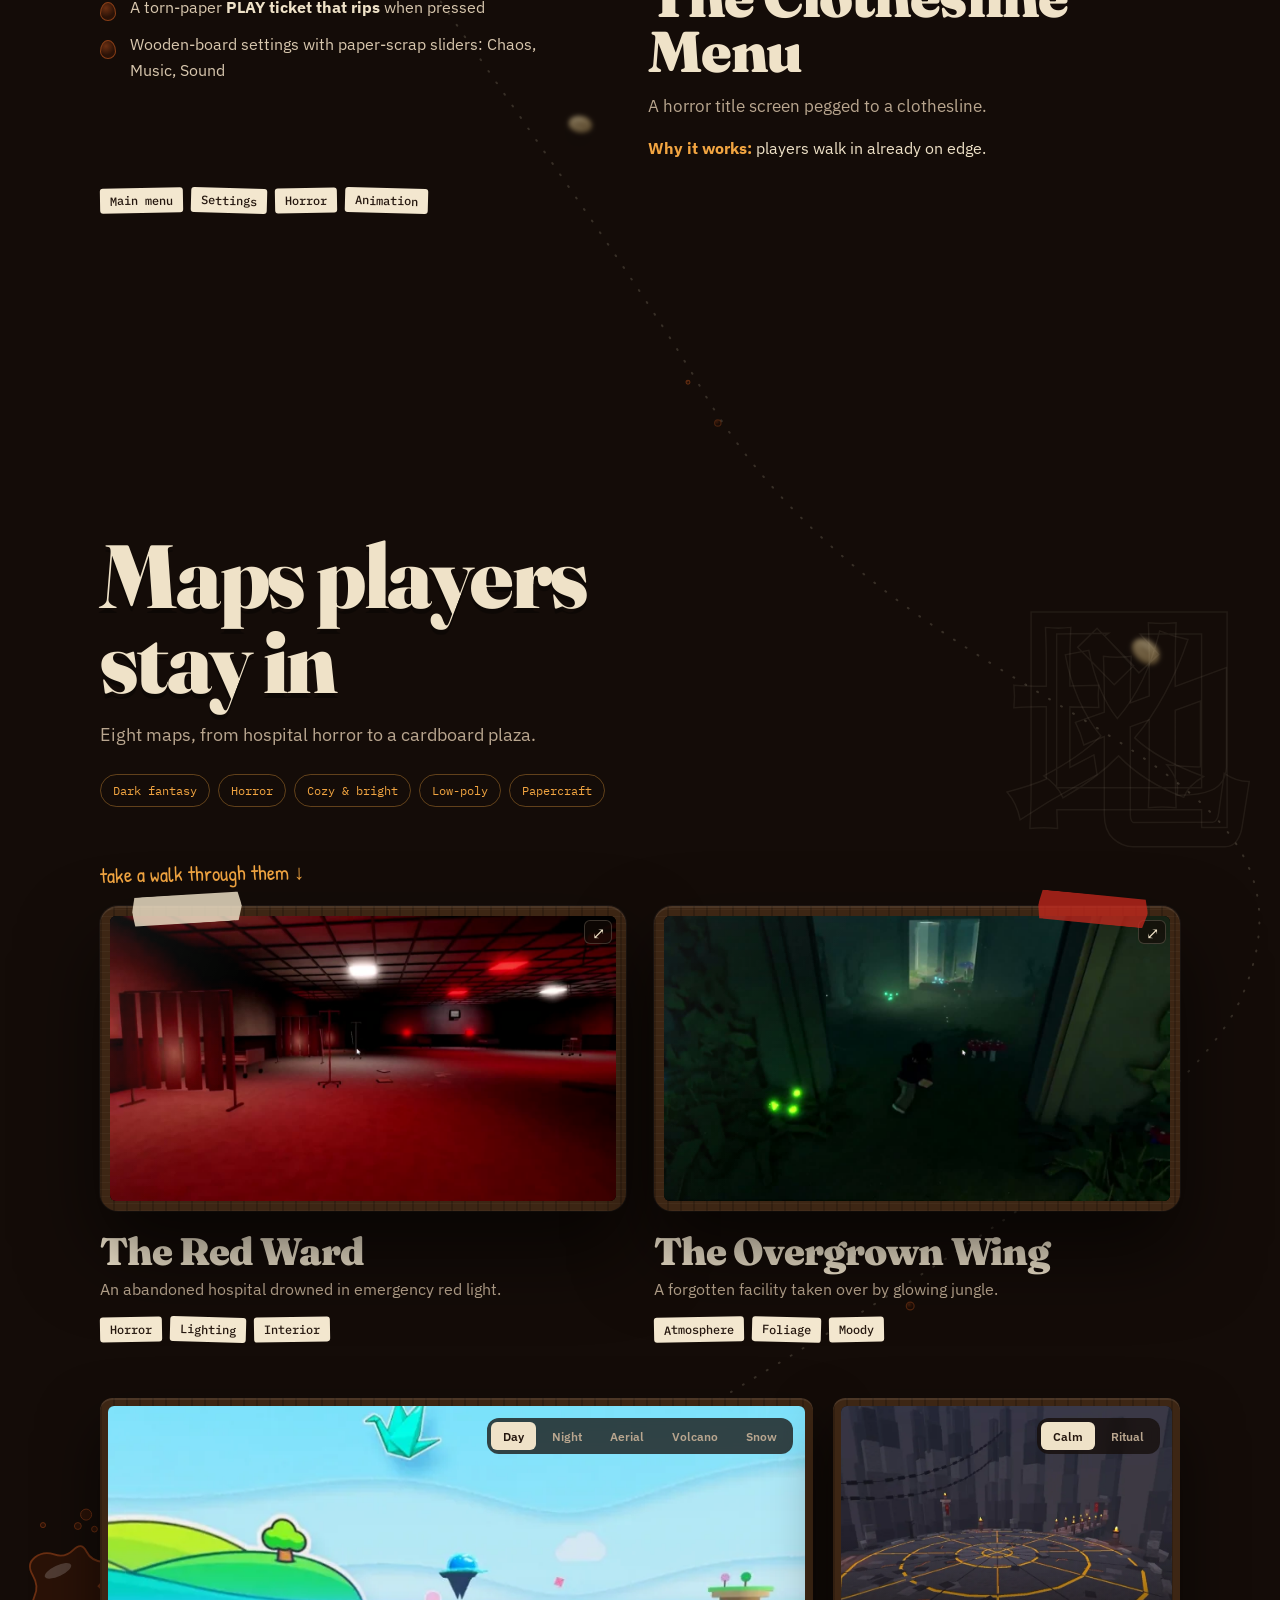
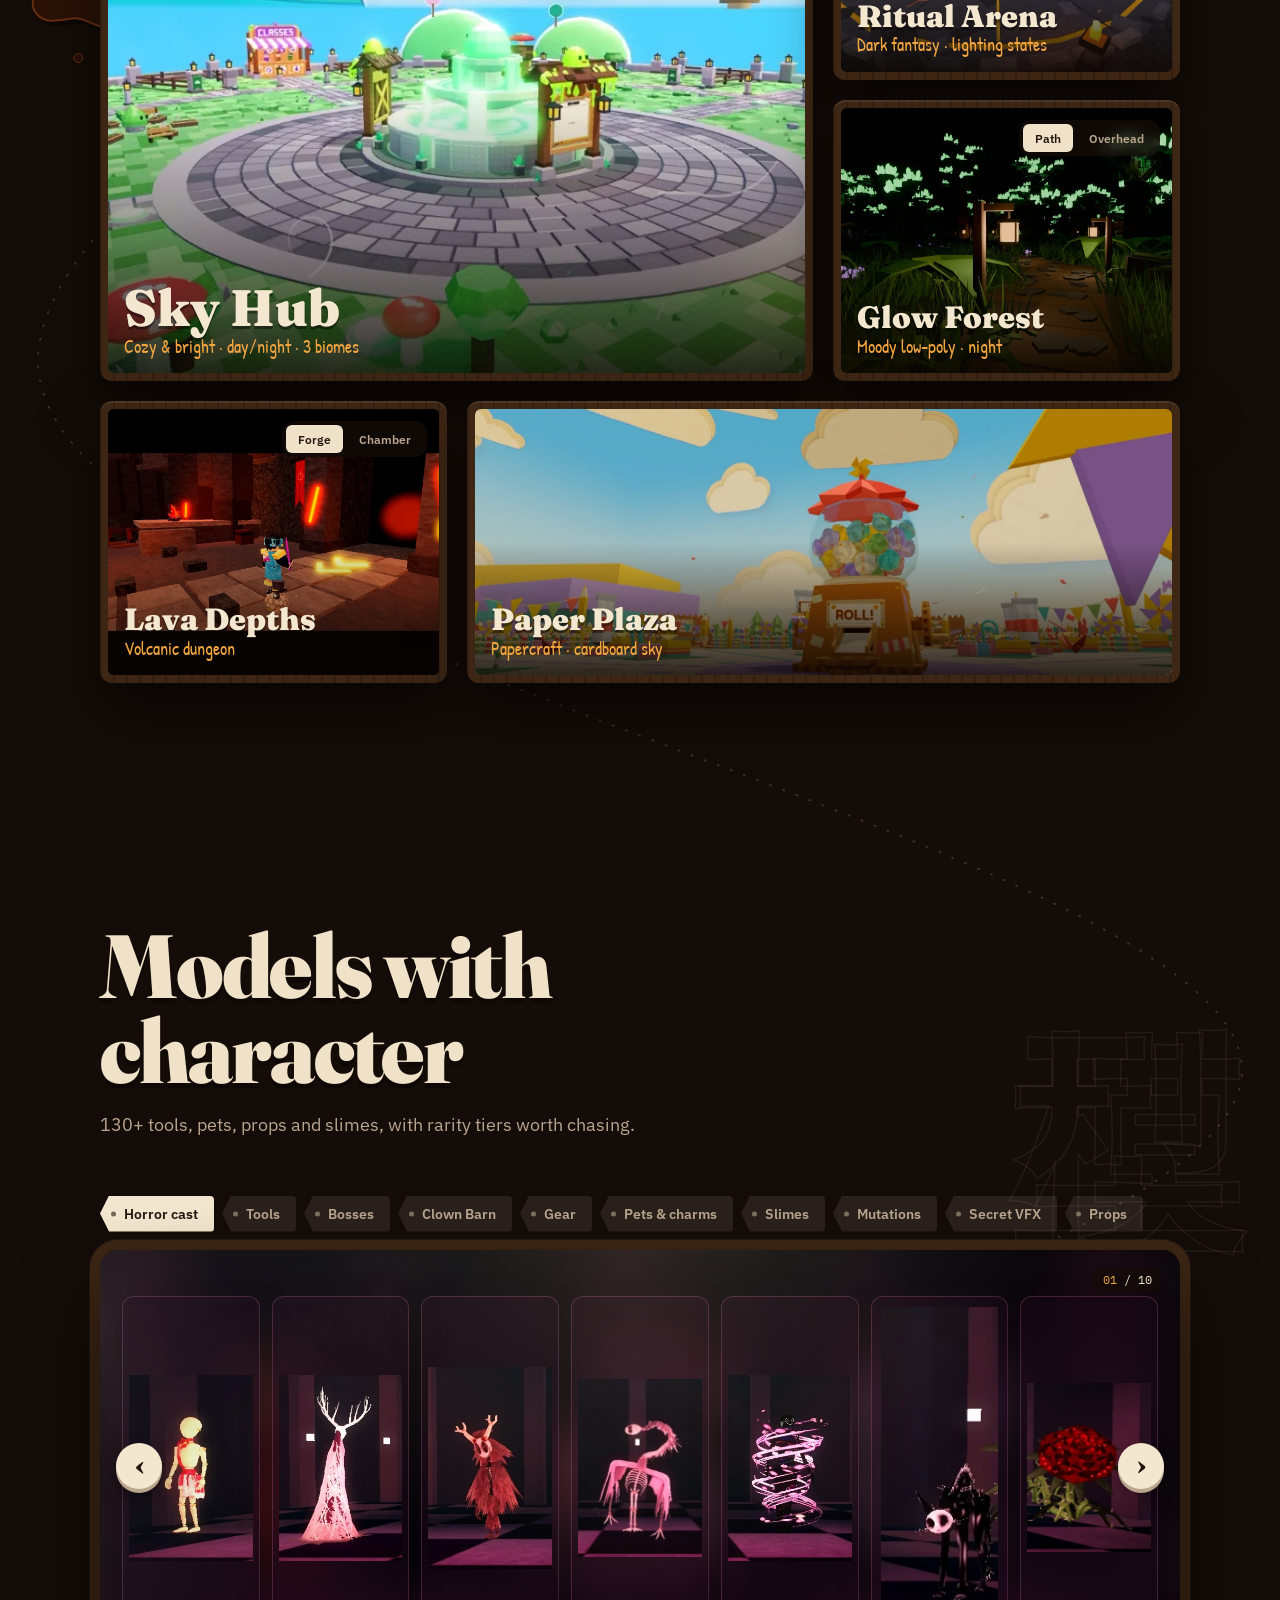
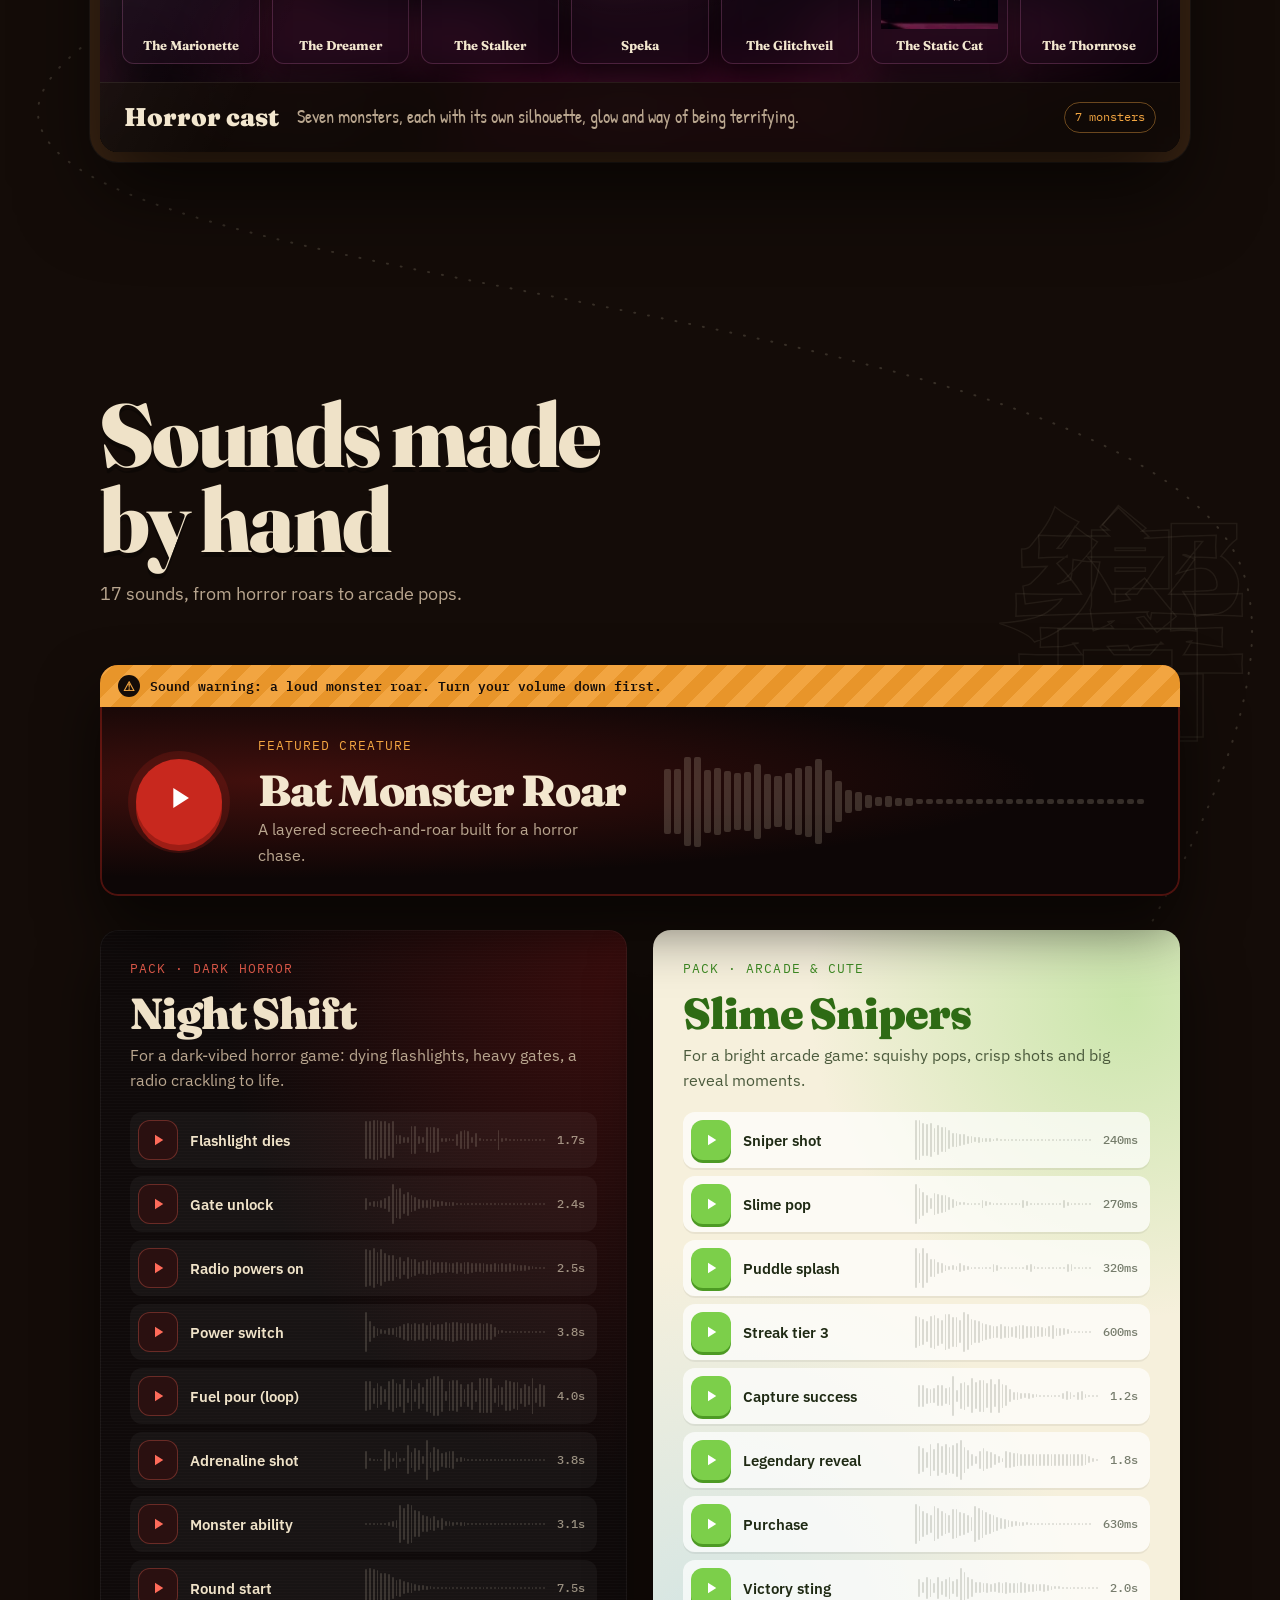
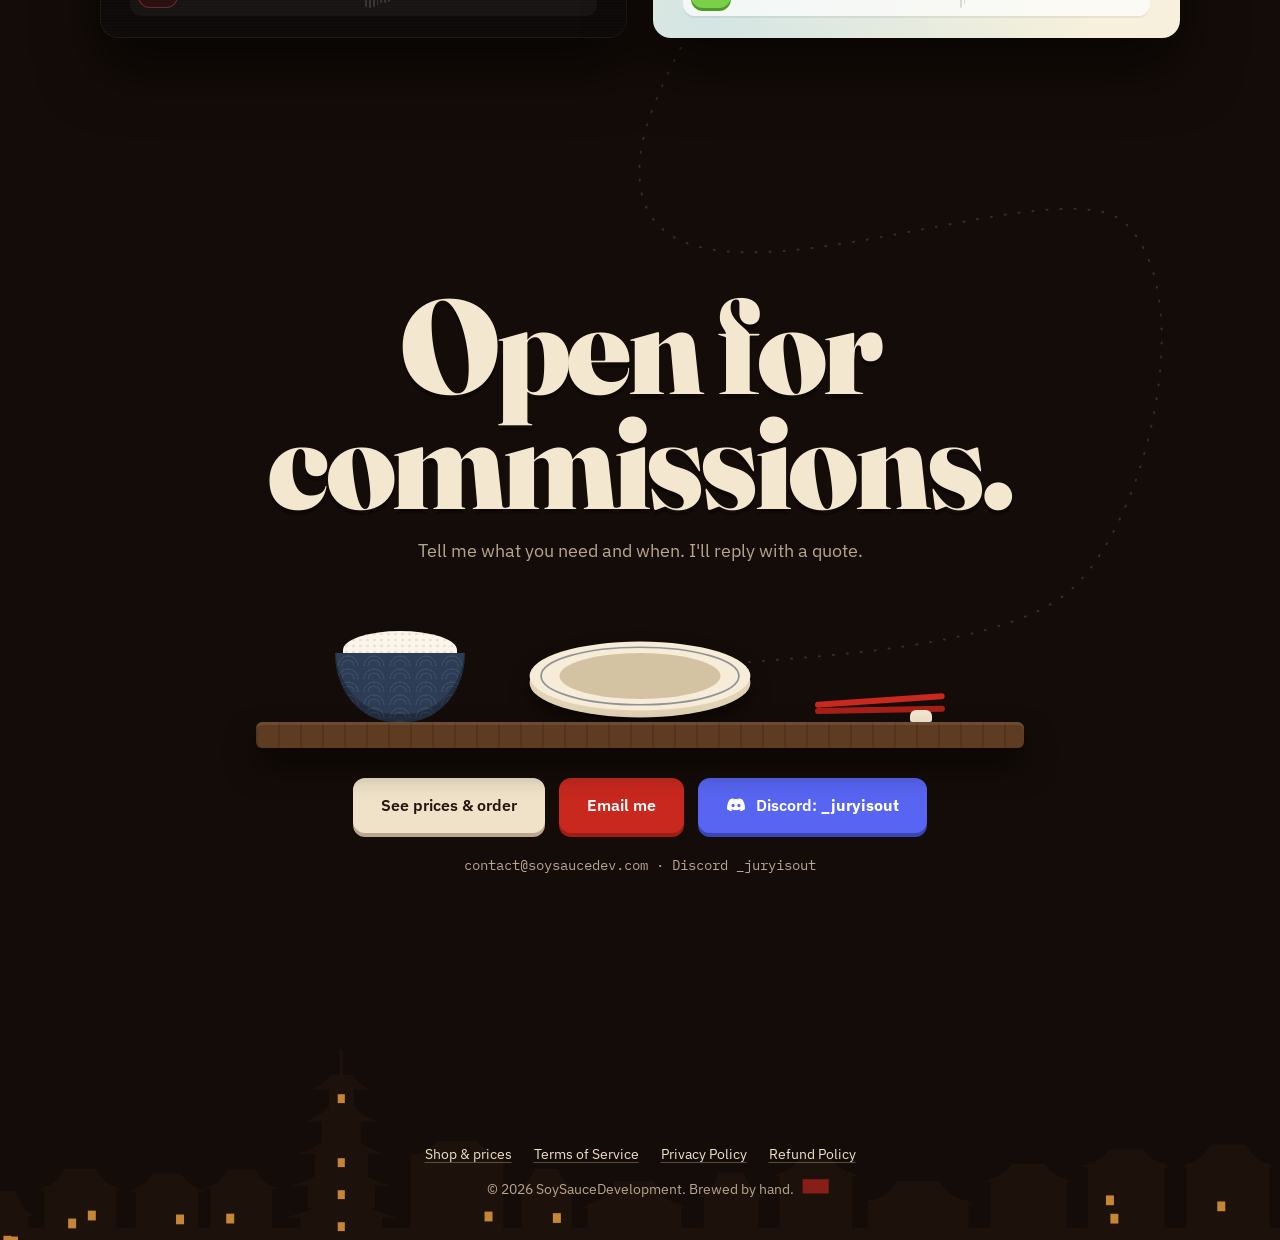
==== commit d84baa3e: "Unslop the site: cut generic sections, badges, fake window chrome and scroll fades - Hero: drop stat" ====
--- a/index.html
+++ b/index.html
@@ -86,7 +86,6 @@
       <p class="vert" aria-hidden="true">醤油開発 · 注文受付中</p>
 
       <div class="hero-copy">
-        <p class="hand eyebrow"><i></i> commissions open</p>
         <h1>
           <span class="l1">Give Your Players</span>
           <span class="l2" id="coat">JUSTIFICATION</span>
@@ -94,12 +93,10 @@
         </h1>
         <div class="cta">
           <a class="btn red" href="#contact">Commission me</a>
-          <a class="btn ghost" href="#work">See the work</a>
         </div>
         <a href="#coaching" class="coach-cta">
-          <span class="coach-cta-badge mono">NEW</span>
           <span class="coach-cta-text"><b>APPLY</b> for 1-on-1 Private Coaching</span>
-          <span class="coach-cta-meta mono">$35 · 1 hour · live, just you and me</span>
+          <span class="coach-cta-meta mono">$35 · one hour on Discord · your game, looked at live</span>
           <span class="coach-cta-arrow" aria-hidden="true">→</span>
         </a>
         <nav class="order" aria-label="Jump to my work">
@@ -184,7 +181,7 @@
     <!-- ============ MARQUEE ============ -->
     <div class="ribbons" aria-hidden="true">
       <div class="ribbon back"><div class="track"><span>醤油 · 注文 · デザイン · 醤油 · 注文 · デザイン · 醤油 · 注文 · デザイン · 醤油 · 注文 · デザイン · </span><span>醤油 · 注文 · デザイン · 醤油 · 注文 · デザイン · 醤油 · 注文 · デザイン · 醤油 · 注文 · デザイン · </span></div></div>
-      <div class="ribbon front"><div class="track"><span>SHOPS ✦ HUDS ✦ CRAFTING MENUS ✦ MAP DESIGN ✦ 3D MODELS ✦ HAND-MADE SFX ✦ HORROR ✦ COZY ✦ ARCADE ✦ </span><span>SHOPS ✦ HUDS ✦ CRAFTING MENUS ✦ MAP DESIGN ✦ 3D MODELS ✦ HAND-MADE SFX ✦ HORROR ✦ COZY ✦ ARCADE ✦ </span></div></div>
+      <div class="ribbon front"><div class="track"><span>SHOPS · HUDS · CRAFTING MENUS · MAP DESIGN · 3D MODELS · HAND-MADE SFX · HORROR · COZY · ARCADE · </span><span>SHOPS · HUDS · CRAFTING MENUS · MAP DESIGN · 3D MODELS · HAND-MADE SFX · HORROR · COZY · ARCADE · </span></div></div>
     </div>
 
     <!-- ============ COACHING ============ -->
@@ -197,9 +194,8 @@
       <div class="wrap">
         <div class="coach-card">
           <div class="coach-info">
-            <p class="mono label">new · applications open</p>
             <h2>1-on-1 Private Coaching</h2>
-            <p class="coach-sub">One hour. Your game. My full attention.</p>
+            <p class="coach-sub">We open your game together and fix what's holding it back.</p>
             <p class="coach-price"><b>$35</b><span>per 1-hour session</span></p>
             <ul class="coach-points">
               <li><b>60 minutes</b> live on Discord</li>
@@ -238,15 +234,14 @@
       <span class="kanji" aria-hidden="true">作品</span>
       <div class="wrap">
         <header class="sec-head">
-          <p class="mono label">01 / UI commissions</p>
-          <h2>Fresh off<br>the stove</h2>
-          <p class="lead">Real UI from client games.</p>
+          <h2>UI that<br>sells</h2>
+          <p class="lead">Four shops and menus from real client games.</p>
         </header>
 
         <article class="case">
           <div class="frame" data-video>
-            <div class="frame-bar"><i></i><i></i><i></i><span class="mono">commission_01 · shop_ui.mp4</span><button class="expand" aria-label="Open video larger">⤢</button></div>
-            <div class="screen"><video muted loop playsinline preload="none" poster="media/slime-shop.jpg"><source src="media/slime-shop.mp4" type="video/mp4"></video><span class="live mono">● playing</span></div>
+            <button class="expand" aria-label="Open video larger">⤢</button>
+            <div class="screen"><video muted loop playsinline preload="none" poster="media/slime-shop.jpg"><source src="media/slime-shop.mp4" type="video/mp4"></video></div>
             <span class="tape t-l"></span><span class="tape t-r"></span>
           </div>
           <div class="case-info">
@@ -267,8 +262,8 @@
 
         <article class="case flip">
           <div class="frame" data-video>
-            <div class="frame-bar"><i></i><i></i><i></i><span class="mono">commission_02 · forge_ui.mp4</span><button class="expand" aria-label="Open video larger">⤢</button></div>
-            <div class="screen"><video muted loop playsinline preload="none" poster="media/forge-ui.jpg"><source src="media/forge-ui.mp4" type="video/mp4"></video><span class="live mono">● playing</span></div>
+            <button class="expand" aria-label="Open video larger">⤢</button>
+            <div class="screen"><video muted loop playsinline preload="none" poster="media/forge-ui.jpg"><source src="media/forge-ui.mp4" type="video/mp4"></video></div>
             <span class="tape t-l"></span><span class="tape t-r"></span>
           </div>
           <div class="case-info">
@@ -289,8 +284,8 @@
 
         <article class="case">
           <div class="frame" data-video>
-            <div class="frame-bar"><i></i><i></i><i></i><span class="mono">commission_03 · paper_town_ui.mp4</span><button class="expand" aria-label="Open video larger">⤢</button></div>
-            <div class="screen wide16"><video muted loop playsinline preload="none" poster="media/papercraft-ui.jpg"><source src="media/papercraft-ui.mp4" type="video/mp4"></video><span class="live mono">● playing</span></div>
+            <button class="expand" aria-label="Open video larger">⤢</button>
+            <div class="screen wide16"><video muted loop playsinline preload="none" poster="media/papercraft-ui.jpg"><source src="media/papercraft-ui.mp4" type="video/mp4"></video></div>
             <span class="tape t-l"></span><span class="tape t-r"></span>
           </div>
           <div class="case-info">
@@ -311,8 +306,8 @@
 
         <article class="case flip">
           <div class="frame" data-video>
-            <div class="frame-bar"><i></i><i></i><i></i><span class="mono">commission_04 · horror_menu.mp4</span><button class="expand" aria-label="Open video larger">⤢</button></div>
-            <div class="screen menu-crop"><video muted loop playsinline preload="none" poster="media/horror-menu.jpg"><source src="media/horror-menu.mp4" type="video/mp4"></video><span class="live mono">● playing</span></div>
+            <button class="expand" aria-label="Open video larger">⤢</button>
+            <div class="screen menu-crop"><video muted loop playsinline preload="none" poster="media/horror-menu.jpg"><source src="media/horror-menu.mp4" type="video/mp4"></video></div>
             <span class="tape t-l"></span><span class="tape t-r"></span>
           </div>
           <div class="case-info">
@@ -346,9 +341,8 @@
       <span class="kanji" aria-hidden="true">地図</span>
       <div class="wrap">
         <header class="sec-head">
-          <p class="mono label">02 / builds &amp; maps</p>
-          <h2>If maps had<br>a leitmotif</h2>
-          <p class="lead">Maps tailored to your game, made so players want to stay.</p>
+          <h2>Maps players<br>stay in</h2>
+          <p class="lead">Eight maps, from hospital horror to a cardboard plaza.</p>
           <ul class="styles mono"><li>Dark fantasy</li><li>Horror</li><li>Cozy &amp; bright</li><li>Low-poly</li><li>Papercraft</li></ul>
         </header>
 
@@ -356,8 +350,8 @@
         <div class="walks">
           <article class="walk">
             <div class="frame" data-video>
-              <div class="frame-bar"><i></i><i></i><i></i><span class="mono">walkthrough · red_ward.mp4</span><button class="expand" aria-label="Open video larger">⤢</button></div>
-              <div class="screen wide16"><video muted loop playsinline preload="none" poster="media/maps/red-ward.jpg"><source src="media/maps/red-ward.mp4" type="video/mp4"></video><span class="live mono">● playing</span></div>
+              <button class="expand" aria-label="Open video larger">⤢</button>
+              <div class="screen wide16"><video muted loop playsinline preload="none" poster="media/maps/red-ward.jpg"><source src="media/maps/red-ward.mp4" type="video/mp4"></video></div>
               <span class="tape t-l"></span>
             </div>
             <div class="walk-info">
@@ -368,8 +362,8 @@
           </article>
           <article class="walk">
             <div class="frame" data-video>
-              <div class="frame-bar"><i></i><i></i><i></i><span class="mono">walkthrough · overgrown.mp4</span><button class="expand" aria-label="Open video larger">⤢</button></div>
-              <div class="screen wide16"><video muted loop playsinline preload="none" poster="media/maps/overgrown.jpg"><source src="media/maps/overgrown.mp4" type="video/mp4"></video><span class="live mono">● playing</span></div>
+              <button class="expand" aria-label="Open video larger">⤢</button>
+              <div class="screen wide16"><video muted loop playsinline preload="none" poster="media/maps/overgrown.jpg"><source src="media/maps/overgrown.mp4" type="video/mp4"></video></div>
               <span class="tape t-r"></span>
             </div>
             <div class="walk-info">
@@ -438,9 +432,8 @@
       <span class="kanji" aria-hidden="true">模型</span>
       <div class="wrap">
         <header class="sec-head">
-          <p class="mono label">03 / 3D models</p>
           <h2>Models with<br>character</h2>
-          <p class="lead">Tools, pets, charms, props and a whole roster of slimes, each made to fit the game's style, with rarity tiers that look worth chasing.</p>
+          <p class="lead">130+ tools, pets, props and slimes, with rarity tiers worth chasing.</p>
         </header>
 
         <div class="showcase" data-showcase>
@@ -534,9 +527,8 @@
       <span class="kanji" aria-hidden="true">音響</span>
       <div class="wrap">
         <header class="sec-head">
-          <p class="mono label">04 / sound design</p>
           <h2>Sounds made<br>by hand</h2>
-          <p class="lead">Hand-made sound effects, in any style.</p>
+          <p class="lead">17 sounds, from horror roars to arcade pops.</p>
         </header>
 
         <article class="roar">
@@ -595,65 +587,11 @@
       <i class="pour-pt" style="left:50%;top:100%"></i>
     </section>
 
-    <!-- ============ WHY IT WORKS ============ -->
-    <section id="sauce" class="sauce">
-      <div class="decor" aria-hidden="true">
-        <span class="splat" data-depth=".3" data-seed="8" style="left:4%;top:30%;--s:1.3"></span>
-        <span class="bean" data-depth=".4" style="left:88%;top:12%;--s:1.2;--r:-40deg"></span>
-      </div>
-      <span class="kanji" aria-hidden="true">秘伝</span>
-      <div class="wrap">
-        <header class="sec-head">
-          <p class="mono label">05 / the secret sauce</p>
-          <h2>Why it works</h2>
-          <p class="lead">Detailed UI makes a game feel worth playing.</p>
-        </header>
-        <div class="dishes">
-          <article class="tile">
-            <div class="saucer"><span>1</span></div>
-            <h3>It gives your game a personality</h3>
-            <p>Custom UI makes your game feel like itself.</p>
-          </article>
-          <article class="tile">
-            <div class="saucer"><span>2</span></div>
-            <h3>It makes playing feel worth it</h3>
-            <p>Polish shows someone cared, so players come back.</p>
-          </article>
-          <article class="tile">
-            <div class="saucer"><span>3</span></div>
-            <h3>It makes every tap feel good</h3>
-            <p>UI that feels good gets opened again.</p>
-          </article>
-        </div>
-      </div>
-      <i class="pour-pt" style="left:94%;top:50%"></i>
-    </section>
-
-    <!-- ============ PROCESS ============ -->
-    <section id="process" class="timeline">
-      <span class="kanji" aria-hidden="true">熟成</span>
-      <div class="wrap">
-        <header class="sec-head center">
-          <p class="mono label">06 / how a commission brews</p>
-          <h2>Brewed in four steps</h2>
-        </header>
-        <div class="posts">
-          <div class="post l"><b>01 Steep</b><span>Tell me what you need. You get a quote.</span></div>
-          <div class="post r"><b>02 Ferment</b><span>A first look, so we agree on the style.</span></div>
-          <div class="post l"><b>03 Press</b><span>The full build, made for your game.</span></div>
-          <div class="post r"><b>04 Bottle</b><span>Revisions and a clean handoff.</span></div>
-        </div>
-      </div>
-      <i class="pour-pt" style="left:56%;top:22%"></i>
-      <i class="pour-pt" style="left:44%;top:88%"></i>
-    </section>
-
     <!-- ============ CONTACT ============ -->
     <section id="contact" class="contact">
       <i class="pour-pt" style="left:88%;top:8%"></i>
       <i class="pour-pt" style="left:84%;top:52%"></i>
       <div class="wrap">
-        <p class="mono label">07 / take a seat</p>
         <h2 class="huge">Open for<br>commissions.</h2>
         <p class="lead">Tell me what you need and when. I'll reply with a quote.</p>
         <div class="table">
--- a/style.css
+++ b/style.css
@@ -51,7 +51,7 @@
 .nav nav a:not(.btn):hover{color:var(--cream)}
 
 /* ---------- buttons: flat, no gradients ---------- */
-.btn{display:inline-block;font-weight:600;font-size:1rem;padding:13px 26px;border-radius:10px;cursor:pointer;
+.btn{display:inline-block;font-weight:600;font-size:1rem;padding:13px 26px;border-radius:12px;cursor:pointer;
   background:var(--cream);color:var(--ink);border:2px solid var(--cream);box-shadow:0 4px 0 #b9a68f;
   transition:transform .12s,box-shadow .12s,background .2s,border-color .2s}
 .btn:hover{transform:translateY(-2px);box-shadow:0 6px 0 #b9a68f}
@@ -87,7 +87,7 @@
 .sun i{position:absolute;inset:14%;border-radius:50%;border:2px dashed rgba(200,40,30,.35);animation:spin 60s linear infinite}
 @keyframes spin{to{transform:rotate(360deg)}}
 .clouds{inset:0;height:100%}
-.clouds span{position:absolute;left:var(--x);top:var(--y);width:calc(220px * var(--s));height:calc(26px * var(--s));border-radius:20px;
+.clouds span{position:absolute;left:var(--x);top:var(--y);width:calc(220px * var(--s));height:calc(26px * var(--s));border-radius:18px;
   background:rgba(239,226,200,.05);box-shadow:40px -14px 0 -4px rgba(239,226,200,.04),-30px 10px 0 -6px rgba(239,226,200,.035)}
 .fuji{bottom:60px;height:min(44vw,400px)}
 .mist{bottom:40px;height:180px;background:linear-gradient(transparent,rgba(44,27,17,.85) 70%);}
@@ -175,7 +175,7 @@
 .work{padding:180px 0 140px}
 .case{position:relative;margin-bottom:150px}
 .case:last-child{margin-bottom:40px}
-.frame{position:relative;border-radius:16px;padding:12px;background:var(--wood-dk);
+.frame{position:relative;border-radius:18px;padding:12px;background:var(--wood-dk);
   background-image:repeating-linear-gradient(90deg,rgba(0,0,0,.18) 0 2px,transparent 2px 13px),repeating-linear-gradient(0deg,rgba(255,255,255,.03) 0 1px,transparent 1px 7px);
   box-shadow:0 40px 80px rgba(0,0,0,.6),0 0 0 1px rgba(255,255,255,.05),inset 0 2px 0 rgba(255,255,255,.08);
   transform:perspective(1400px) rotateX(var(--rx,0deg)) rotateY(var(--ry,0deg));transition:transform .4s ease-out}
@@ -185,7 +185,7 @@
 .frame-bar span{margin-left:8px;flex:1;white-space:nowrap;overflow:hidden;text-overflow:ellipsis}
 .expand{background:none;border:1px solid rgba(239,226,200,.2);color:var(--cream);border-radius:6px;width:28px;height:24px;cursor:pointer;transition:.2s}
 .expand:hover{border-color:var(--amber);color:var(--amber)}
-.screen{position:relative;border-radius:8px;overflow:hidden;aspect-ratio:3440/1440;background:#0b0603;box-shadow:inset 0 0 0 2px rgba(0,0,0,.6)}
+.screen{position:relative;border-radius:6px;overflow:hidden;aspect-ratio:3440/1440;background:#0b0603;box-shadow:inset 0 0 0 2px rgba(0,0,0,.6)}
 .screen video{display:block;width:100%;height:100%;object-fit:cover;cursor:zoom-in}
 .screen::after{content:"";position:absolute;inset:0;pointer-events:none;background:linear-gradient(115deg,rgba(255,255,255,.07),transparent 30%);}
 .live{position:absolute;top:10px;right:12px;font-size:.68rem;color:#5bd16a;background:rgba(0,0,0,.55);padding:3px 8px;border-radius:4px;opacity:0;transition:opacity .3s}
@@ -201,7 +201,7 @@
 .case-info{display:grid;grid-template-columns:1.1fr 1fr;gap:clamp(30px,5vw,70px);margin-top:46px}
 .case-title h3{font-size:clamp(2.2rem,4.6vw,3.6rem);margin:4px 0 14px}
 .case-title p{color:var(--muted);font-size:1.05rem}
-.why{margin-top:16px;padding:12px 16px;border-left:4px solid var(--red);background:rgba(200,40,30,.08);color:var(--cream)!important;font-size:1rem!important}
+.why{margin-top:16px;color:var(--cream)!important;font-size:1rem!important}
 .why b{color:var(--amber)}
 .built{list-style:none;display:grid;gap:12px;align-content:start;padding-top:28px}
 .built li{position:relative;padding-left:30px;color:#d8c7ae}
@@ -311,7 +311,7 @@
 /* ---------- video viewer ---------- */
 #viewer{margin:auto;border:0;background:transparent;max-width:min(96vw,1600px);width:100%;overflow:visible}
 #viewer::backdrop{background:rgba(10,5,2,.88);backdrop-filter:blur(6px)}
-#viewer video{display:block;width:100%;border-radius:10px;box-shadow:0 30px 80px rgba(0,0,0,.7);border:8px solid var(--wood-dk)}
+#viewer video{display:block;width:100%;border-radius:12px;box-shadow:0 30px 80px rgba(0,0,0,.7);border:8px solid var(--wood-dk)}
 #viewer .close{position:absolute;top:-48px;right:0;width:38px;height:38px;border-radius:50%;border:2px solid var(--cream);background:transparent;color:var(--cream);cursor:pointer;font-size:1rem}
 
 /* ---------- reveal ---------- */
@@ -363,12 +363,12 @@
 .styles{list-style:none;display:flex;flex-wrap:wrap;gap:8px;margin-top:24px}
 .styles li{font-size:.75rem;padding:6px 12px;border-radius:999px;border:1px solid rgba(242,165,65,.35);color:var(--amber)}
 .bento{display:grid;grid-template-columns:repeat(3,1fr);grid-auto-rows:clamp(200px,22vw,290px);gap:20px}
-.map{position:relative;margin:0;border-radius:14px;overflow:hidden;padding:8px;
+.map{position:relative;margin:0;border-radius:12px;overflow:hidden;padding:8px;
   background-color:var(--wood-dk);background-image:repeating-linear-gradient(90deg,rgba(0,0,0,.18) 0 2px,transparent 2px 13px);
   box-shadow:0 30px 60px rgba(0,0,0,.55),inset 0 2px 0 rgba(255,255,255,.08)}
 .map.big{grid-column:span 2;grid-row:span 2}
 .bento .map:nth-child(5){grid-column:span 2}
-.shots{position:relative;width:100%;height:100%;border-radius:8px;overflow:hidden;cursor:zoom-in;background:#0b0603}
+.shots{position:relative;width:100%;height:100%;border-radius:6px;overflow:hidden;cursor:zoom-in;background:#0b0603}
 .shots img{position:absolute;inset:0;width:100%;height:100%;object-fit:cover;opacity:0;transform:scale(1.06);
   transition:opacity .7s ease,transform 1.2s cubic-bezier(.2,.8,.2,1)}
 .shots img.on{opacity:1;transform:scale(1)}
@@ -378,8 +378,8 @@
 .map figcaption b{display:block;font:900 clamp(1.4rem,2.4vw,2.2rem)/1 var(--display);color:var(--paper);text-shadow:0 3px 0 rgba(0,0,0,.4)}
 .map figcaption span{font-family:var(--hand);font-size:1.1rem;color:var(--amber)}
 .map.big figcaption b{font-size:clamp(2rem,4vw,3.4rem)}
-.switch{position:absolute;top:20px;right:20px;z-index:3;display:flex;gap:4px;padding:4px;border-radius:10px;background:rgba(20,12,8,.75);backdrop-filter:blur(6px)}
-.switch button{font:600 .78rem var(--body);padding:6px 12px;border:0;border-radius:7px;background:transparent;color:var(--muted);cursor:pointer;transition:.15s}
+.switch{position:absolute;top:20px;right:20px;z-index:3;display:flex;gap:4px;padding:4px;border-radius:12px;background:rgba(20,12,8,.75);backdrop-filter:blur(6px)}
+.switch button{font:600 .78rem var(--body);padding:6px 12px;border:0;border-radius:6px;background:transparent;color:var(--muted);cursor:pointer;transition:.15s}
 .switch button:hover{color:var(--cream)}
 .switch button.on{background:var(--cream);color:var(--ink)}
 
@@ -430,7 +430,7 @@
 .dark .sound:hover{background:rgba(255,255,255,.08)}
 .bright .sound{background:rgba(255,255,255,.7);box-shadow:0 2px 0 rgba(0,0,0,.06)}
 .bright .sound:hover{background:#fff;transform:translateX(3px)}
-.pb{display:grid;place-items:center;width:40px;height:40px;border-radius:10px;border:0;cursor:pointer;transition:transform .1s}
+.pb{display:grid;place-items:center;width:40px;height:40px;border-radius:12px;border:0;cursor:pointer;transition:transform .1s}
 .pb svg{width:18px;height:18px}
 .pb:active{transform:scale(.9)}
 .dark .pb{background:#2a1010;color:#ff6b5a;box-shadow:inset 0 0 0 1px rgba(255,107,90,.3)}
@@ -452,7 +452,7 @@
 .btn.discord svg{width:20px;height:20px;fill:currentColor}
 .contact-line{margin-top:22px;font-size:.85rem;color:var(--muted)}
 .copied{min-height:1.4em;margin-top:6px;font-size:.85rem;color:#5bd16a}
-#viewer img{display:none;width:100%;max-height:86vh;object-fit:contain;border-radius:10px;border:8px solid var(--wood-dk);background:#0b0603}
+#viewer img{display:none;width:100%;max-height:86vh;object-fit:contain;border-radius:12px;border:8px solid var(--wood-dk);background:#0b0603}
 #viewer.img video{display:none}
 #viewer.img img{display:block}
 
@@ -477,7 +477,7 @@
 .order-title{font-size:1.25rem;color:var(--amber);margin-bottom:12px;transform:rotate(-1deg);display:inline-block}
 .order-grid{display:grid;grid-template-columns:repeat(4,minmax(0,1fr));gap:12px}
 .ticket{position:relative;display:grid;grid-template-columns:auto 1fr;grid-template-rows:auto auto auto;column-gap:10px;align-items:center;
-  padding:14px 14px 12px;border-radius:10px;background:var(--paper);color:var(--ink);
+  padding:14px 14px 12px;border-radius:12px;background:var(--paper);color:var(--ink);
   box-shadow:0 5px 0 #b9a68f,0 16px 30px rgba(0,0,0,.45);transition:transform .2s cubic-bezier(.3,1.6,.5,1),box-shadow .2s;
   -webkit-mask:radial-gradient(circle 7px at 0 50%,transparent 6.5px,#000 7px) left/51% 100% no-repeat,radial-gradient(circle 7px at 100% 50%,transparent 6.5px,#000 7px) right/51% 100% no-repeat;
           mask:radial-gradient(circle 7px at 0 50%,transparent 6.5px,#000 7px) left/51% 100% no-repeat,radial-gradient(circle 7px at 100% 50%,transparent 6.5px,#000 7px) right/51% 100% no-repeat}
@@ -502,7 +502,7 @@
 .tabs button::before{content:"";position:absolute;left:11px;top:50%;width:5px;height:5px;border-radius:50%;background:currentColor;transform:translateY(-50%);opacity:.6}
 .tabs button:hover{color:var(--cream);background:rgba(239,226,200,.18)}
 .tabs button.on{background:var(--paper);color:var(--ink)}
-.stage{position:relative;aspect-ratio:2.15/1;border-radius:16px;overflow:hidden;background:#0b0603;
+.stage{position:relative;aspect-ratio:2.15/1;border-radius:18px;overflow:hidden;background:#0b0603;
   box-shadow:0 40px 80px rgba(0,0,0,.6),0 0 0 10px var(--wood-dk),0 0 0 11px rgba(255,255,255,.06)}
 .stage::after{content:"";position:absolute;inset:0;pointer-events:none;z-index:3;
   background:linear-gradient(115deg,rgba(255,255,255,.08),transparent 28%),radial-gradient(ellipse at 50% -20%,rgba(255,220,170,.18),transparent 55%)}
@@ -549,8 +549,8 @@
 /* slide with its own render switch (night / day / clay) */
 .slide.multi .main.v{opacity:0;transition:opacity .5s ease,transform 1.2s cubic-bezier(.2,.8,.2,1)}
 .slide.multi .main.v.on{opacity:1}
-.vswitch{position:absolute;top:16px;left:18px;z-index:4;display:flex;gap:4px;padding:4px;border-radius:10px;background:rgba(20,12,8,.75);backdrop-filter:blur(6px)}
-.vswitch button{font:600 .78rem var(--body);padding:6px 12px;border:0;border-radius:7px;background:transparent;color:var(--muted);cursor:pointer;transition:.15s}
+.vswitch{position:absolute;top:16px;left:18px;z-index:4;display:flex;gap:4px;padding:4px;border-radius:12px;background:rgba(20,12,8,.75);backdrop-filter:blur(6px)}
+.vswitch button{font:600 .78rem var(--body);padding:6px 12px;border:0;border-radius:6px;background:transparent;color:var(--muted);cursor:pointer;transition:.15s}
 .vswitch button:hover{color:var(--cream)}
 .vswitch button.on{background:var(--cream);color:var(--ink)}
 .slide.multi .main.v:not(.on){pointer-events:none}
@@ -597,8 +597,8 @@
 .offer > p{color:#5a4535}
 .checks{list-style:none;display:grid;gap:8px}
 .checks li{position:relative;padding-left:26px;color:#3d2a1d}
-.checks li::before{content:"✓";position:absolute;left:0;top:0;font-weight:700;color:#3d8a22}
-.fine{font-size:.9rem;padding:12px 14px;border-radius:10px;background:rgba(200,40,30,.08);border-left:4px solid var(--red);color:#3d2a1d}
+.checks li::before{content:"";position:absolute;left:2px;top:.4em;width:11px;height:13px;border-radius:50% 50% 50% 50%/60% 60% 40% 40%;background:#2a1207}
+.fine{font-size:.9rem;padding:12px 14px;border-radius:12px;background:rgba(200,40,30,.08);color:#3d2a1d}
 .agree{display:flex;gap:10px;align-items:flex-start;font-size:.88rem;line-height:1.4;cursor:pointer}
 .agree input{flex:none;width:18px;height:18px;margin-top:1px;accent-color:var(--red);cursor:pointer}
 .agree a{color:var(--red);text-decoration:underline}
@@ -617,7 +617,7 @@
 .apply-form label:not(.agree){display:grid;gap:6px;font-size:.85rem;font-weight:600;color:var(--cream)}
 .apply-form .wide{grid-column:1 / -1}
 .apply-form input:not([type=checkbox]),.apply-form textarea,.est input[type=number]{font:inherit;font-weight:400;font-size:.95rem;color:var(--ink);background:var(--paper);border:2px solid transparent;
-  border-radius:10px;padding:10px 12px;outline:none;transition:border-color .15s;width:100%}
+  border-radius:12px;padding:10px 12px;outline:none;transition:border-color .15s;width:100%}
 .apply-form input:focus,.apply-form textarea:focus,.est input:focus{border-color:var(--amber)}
 .apply-form textarea{resize:vertical}
 .apply-form .agree{color:var(--muted)}
@@ -627,7 +627,7 @@
 
 /* commission menu */
 .boards-menu{display:grid;grid-template-columns:repeat(auto-fit,minmax(min(100%,420px),1fr));gap:24px}
-.menu-board{padding:26px 26px 22px;border-radius:14px;background:var(--wood);color:var(--paper);
+.menu-board{padding:26px 26px 22px;border-radius:12px;background:var(--wood);color:var(--paper);
   background-image:repeating-linear-gradient(176deg,rgba(0,0,0,.09) 0 2px,transparent 2px 11px);
   box-shadow:0 24px 48px rgba(0,0,0,.5),inset 0 2px 0 rgba(255,255,255,.1),inset 0 -4px 0 rgba(0,0,0,.25)}
 .menu-board h3{font-size:2rem;margin-bottom:14px;color:var(--amber)}
@@ -646,7 +646,7 @@
 .est-head h3{font-size:clamp(1.7rem,3vw,2.3rem);color:var(--paper);margin:4px 0 8px}
 .est-head p:not(.label){color:var(--muted)}
 .est-grid{display:grid;grid-template-columns:repeat(auto-fit,minmax(min(100%,260px),1fr));gap:20px;margin-top:22px}
-.est{display:grid;gap:10px;align-content:start;padding:20px;border-radius:14px;background:rgba(239,226,200,.05)}
+.est{display:grid;gap:10px;align-content:start;padding:20px;border-radius:12px;background:rgba(239,226,200,.05)}
 .est > label:first-child{font-weight:600;font-size:.9rem}
 .est .agree{color:var(--muted)}
 .est-out{display:flex;align-items:baseline;gap:10px;margin-top:4px}
@@ -656,7 +656,7 @@
 
 /* how it works */
 .steps-row{list-style:none;display:grid;grid-template-columns:repeat(auto-fit,minmax(min(100%,220px),1fr));gap:18px}
-.steps-row li{position:relative;padding:24px 20px;border-radius:14px;background:var(--paper);color:var(--ink);box-shadow:0 20px 40px rgba(0,0,0,.45)}
+.steps-row li{position:relative;padding:24px 20px;border-radius:12px;background:var(--paper);color:var(--ink);box-shadow:0 20px 40px rgba(0,0,0,.45)}
 .steps-row b{display:grid;place-items:center;width:40px;height:40px;border-radius:50%;background:var(--red);color:#fff;font:900 1.2rem var(--display);margin-bottom:12px}
 .steps-row h4{font:900 1.35rem var(--display);margin-bottom:6px}
 .steps-row p{color:#5a4535;font-size:.95rem}
@@ -678,7 +678,7 @@
 .doc ul{padding-left:22px;display:grid;gap:8px;margin-bottom:12px}
 .doc a{color:var(--amber);text-decoration:underline}
 .doc b{color:var(--cream)}
-.doc-summary{padding:18px 22px;border-radius:14px;background:var(--paper);color:var(--ink);box-shadow:0 20px 40px rgba(0,0,0,.4)}
+.doc-summary{padding:18px 22px;border-radius:12px;background:var(--paper);color:var(--ink);box-shadow:0 20px 40px rgba(0,0,0,.4)}
 .doc-summary b{color:var(--red)}
 .doc-summary ul{margin:10px 0 0;padding-left:20px}
 .doc-summary li{color:#3d2a1d}
@@ -711,12 +711,12 @@
 /* ================= COACHING ================= */
 /* big apply button in the hero */
 .coach-cta{position:relative;display:grid;grid-template-columns:auto 1fr auto;grid-template-rows:auto auto;column-gap:18px;align-items:center;
-  max-width:820px;margin-top:38px;padding:20px 26px;border-radius:16px;text-decoration:none;
+  max-width:820px;margin-top:38px;padding:20px 26px;border-radius:18px;text-decoration:none;
   background:var(--amber);color:var(--ink);box-shadow:0 6px 0 #b46f1c,0 0 0 0 rgba(242,165,65,.55),0 24px 40px rgba(0,0,0,.45);
   transition:transform .15s,box-shadow .15s;animation:coachGlow 2.6s ease-in-out infinite}
 .coach-cta:hover{transform:translateY(-3px);box-shadow:0 9px 0 #b46f1c,0 0 0 10px rgba(242,165,65,0),0 30px 50px rgba(0,0,0,.5)}
 .coach-cta:active{transform:translateY(4px);box-shadow:0 2px 0 #b46f1c}
-.coach-cta-badge{grid-row:1 / 3;align-self:center;padding:6px 10px;border-radius:8px;background:var(--red);color:#fff;font-size:.8rem;letter-spacing:.1em}
+.coach-cta-badge{grid-row:1 / 3;align-self:center;padding:6px 10px;border-radius:6px;background:var(--red);color:#fff;font-size:.8rem;letter-spacing:.1em}
 .coach-cta-text{font:900 clamp(1.35rem,2.6vw,2rem)/1.05 var(--display);letter-spacing:-.02em}
 .coach-cta-text b{font-weight:900;letter-spacing:.02em}
 .coach-cta-meta{grid-column:2;font-size:.82rem;color:#5a3a12;margin-top:4px}
@@ -735,9 +735,8 @@
 
 /* coaching section */
 .coaching{padding:120px 0 80px}
-.coach-card{position:relative;display:grid;grid-template-columns:1.05fr 1fr;gap:clamp(28px,5vw,64px);padding:clamp(26px,4vw,48px);border-radius:24px;
+.coach-card{position:relative;display:grid;grid-template-columns:1.05fr 1fr;gap:clamp(28px,5vw,64px);padding:clamp(26px,4vw,48px);border-radius:18px;
   background:var(--night2);border:2px solid rgba(242,165,65,.45);
-  background-image:radial-gradient(ellipse 60% 70% at 0% 0%,rgba(242,165,65,.14),transparent 60%),radial-gradient(ellipse 50% 60% at 100% 100%,rgba(200,40,30,.16),transparent 60%);
   box-shadow:0 40px 80px rgba(0,0,0,.55)}
 .coach-info h2{font-size:clamp(2.6rem,6vw,4.6rem);color:var(--paper);margin:6px 0 10px}
 .coach-sub{font:800 clamp(1.2rem,2.2vw,1.6rem)/1.2 var(--display);color:var(--amber)}
@@ -750,7 +749,7 @@
 .coach-form h3{font-size:2rem}
 .coach-form label:not(.agree){display:grid;gap:5px;font-size:.85rem;font-weight:600}
 .coach-form small{font-weight:400;color:#7a6554}
-.coach-form input:not([type=checkbox]),.coach-form textarea{font:inherit;font-weight:400;font-size:.95rem;color:var(--ink);background:#fffaf0;border:2px solid #e2d3b6;border-radius:10px;padding:10px 12px;outline:none;width:100%}
+.coach-form input:not([type=checkbox]),.coach-form textarea{font:inherit;font-weight:400;font-size:.95rem;color:var(--ink);background:#fffaf0;border:2px solid #e2d3b6;border-radius:12px;padding:10px 12px;outline:none;width:100%}
 .coach-form input:focus,.coach-form textarea:focus{border-color:var(--amber)}
 .coach-form textarea{resize:vertical}
 .coach-form .agree{display:flex;gap:10px;align-items:flex-start;font-size:.85rem;line-height:1.4;cursor:pointer}
@@ -774,3 +773,32 @@
 .coach-price{display:flex;align-items:baseline;gap:10px;margin-top:18px}
 .coach-price b{font:900 3.2rem/1 var(--display);color:var(--paper)}
 .coach-price span{font-family:var(--mono);font-size:.85rem;color:var(--muted)}
+
+/* coaching button: soy sauce instead of the flashing amber 3D look */
+.coach-cta{animation:none;color:var(--cream);margin-bottom:22px;
+  background:linear-gradient(180deg,#3a1708 0%,#2a1207 45%,#1a0a03 100%);
+  border:2px solid #8a3f17;
+  box-shadow:0 18px 36px rgba(0,0,0,.5),inset 0 1px 0 rgba(255,200,150,.12),inset 0 -10px 24px rgba(0,0,0,.35);
+  transition:transform .2s,border-color .2s,box-shadow .2s}
+.coach-cta:hover{transform:translateY(-2px);border-color:var(--amber);box-shadow:0 22px 44px rgba(0,0,0,.55),0 0 30px rgba(242,165,65,.18),inset 0 1px 0 rgba(255,200,150,.12)}
+.coach-cta:active{transform:translateY(1px);box-shadow:0 10px 20px rgba(0,0,0,.5)}
+/* glossy streak across the top, like light on the soy */
+.coach-cta::before{content:"";position:absolute;left:18px;right:38%;top:7px;height:3px;border-radius:3px;pointer-events:none;
+  background:linear-gradient(90deg,rgba(255,215,175,.45),rgba(255,215,175,0))}
+/* soy dripping off the bottom edge */
+.coach-cta::after{content:"";position:absolute;left:22px;right:22px;top:100%;height:26px;margin-top:-2px;pointer-events:none;
+  background:url("data:image/svg+xml,%3Csvg xmlns='http://www.w3.org/2000/svg' width='160' height='26' viewBox='0 0 160 26'%3E%3Cpath d='M0 0H160V3H132Q131 3 131 12A7 7 0 0 1 117 12Q117 3 116 3H78Q77 3 77 8A4 4 0 0 1 69 8Q69 3 68 3H32Q31 3 31 14A6 6 0 0 1 19 14Q19 3 18 3H0Z' fill='%231a0a03'/%3E%3Cellipse cx='22' cy='13' rx='1.6' ry='2.6' fill='%23fff' opacity='.35'/%3E%3Cellipse cx='120' cy='11' rx='1.8' ry='3' fill='%23fff' opacity='.35'/%3E%3C/svg%3E") repeat-x 0 0/160px 26px}
+.coach-cta-text{color:var(--paper)}
+.coach-cta-text b{color:var(--amber)}
+.coach-cta-meta{color:var(--muted)}
+.coach-cta-arrow{color:var(--amber)}
+@media (prefers-reduced-motion:reduce){ .coach-cta{transition:none} }
+.coach-cta::after{height:34px;margin-top:-4px;background:url("data:image/svg+xml,%3Csvg xmlns='http://www.w3.org/2000/svg' width='180' height='34' viewBox='0 0 180 34'%3E%3Cpath d='M0 0H180V4H150Q149 4 149 17A8 8 0 0 1 133 17Q133 4 132 4H90Q89 4 89 10A5 5 0 0 1 79 10Q79 4 78 4H38Q37 4 37 22A7 7 0 0 1 23 22Q23 4 22 4H0Z' fill='%231a0a03' stroke='%238a3f17' stroke-width='2'/%3E%3Cellipse cx='27' cy='22' rx='1.8' ry='3' fill='%23ffd9b0' opacity='.5'/%3E%3Cellipse cx='138' cy='17' rx='2' ry='3.2' fill='%23ffd9b0' opacity='.5'/%3E%3Cellipse cx='82' cy='10' rx='1.2' ry='2' fill='%23ffd9b0' opacity='.45'/%3E%3C/svg%3E") repeat-x 0 0/180px 34px}
+
+/* unslop: no fake window chrome; expand sits on the video */
+.frame{position:relative}
+.frame>.expand{position:absolute;top:14px;right:14px;z-index:3;background:rgba(20,12,8,.7)}
+.coach-cta{grid-template-columns:1fr auto}
+.coach-cta-text,.coach-cta-meta{grid-column:1}
+.coach-cta-arrow{grid-column:2;grid-row:1 / 3}
+@media (max-width:640px){ .bottle-wrap{z-index:4} }
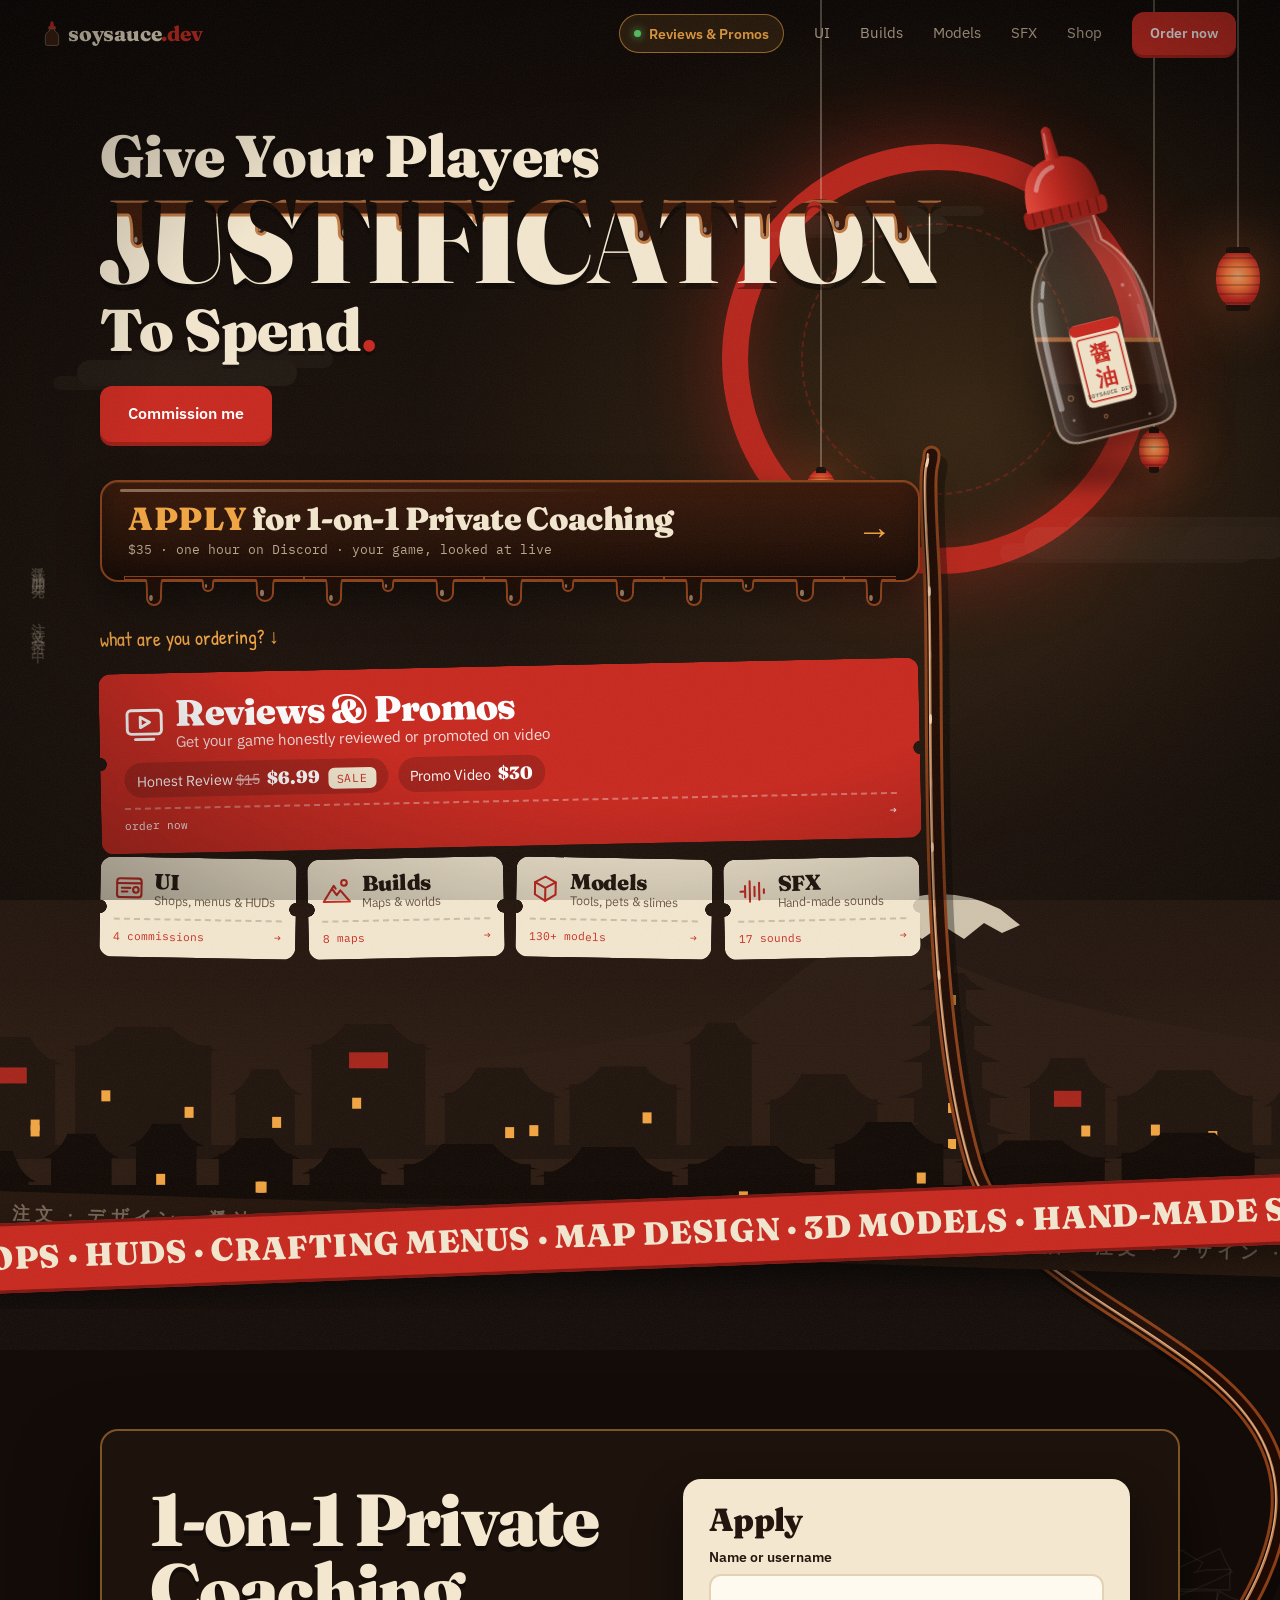
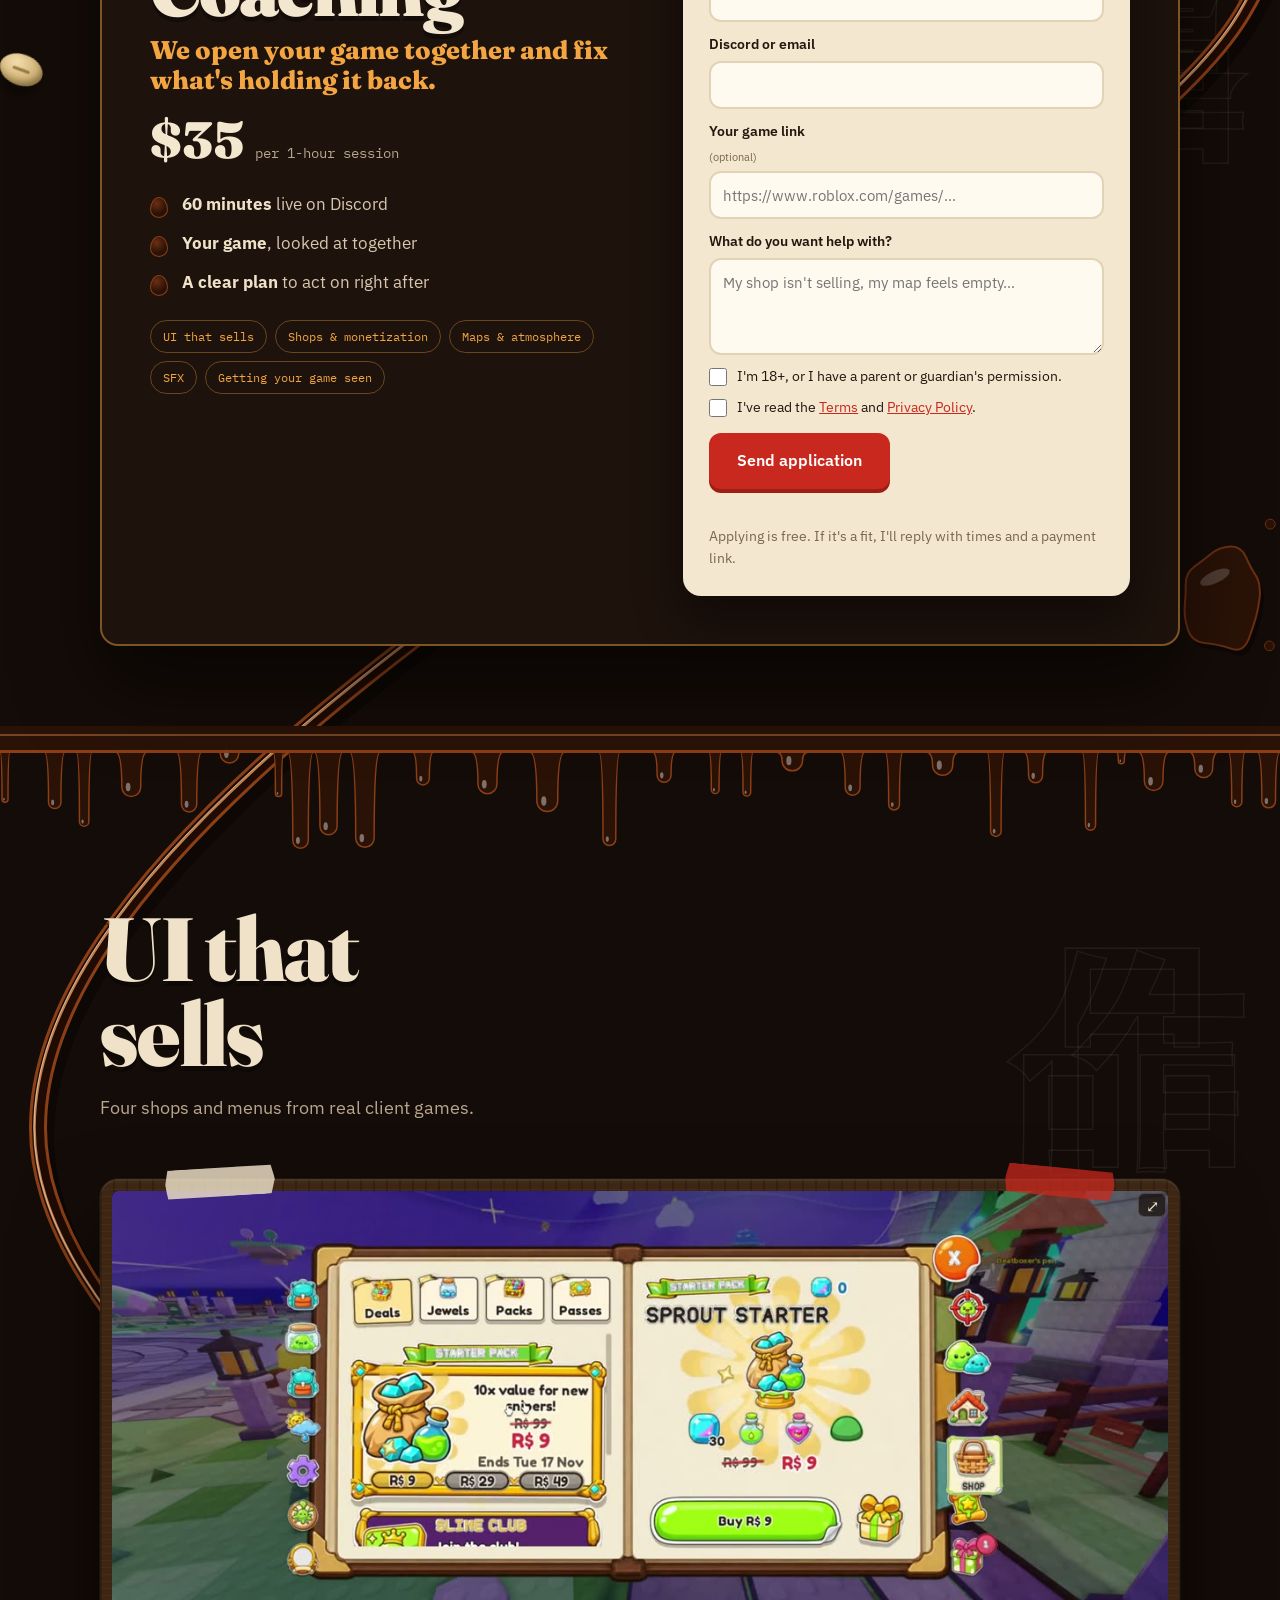
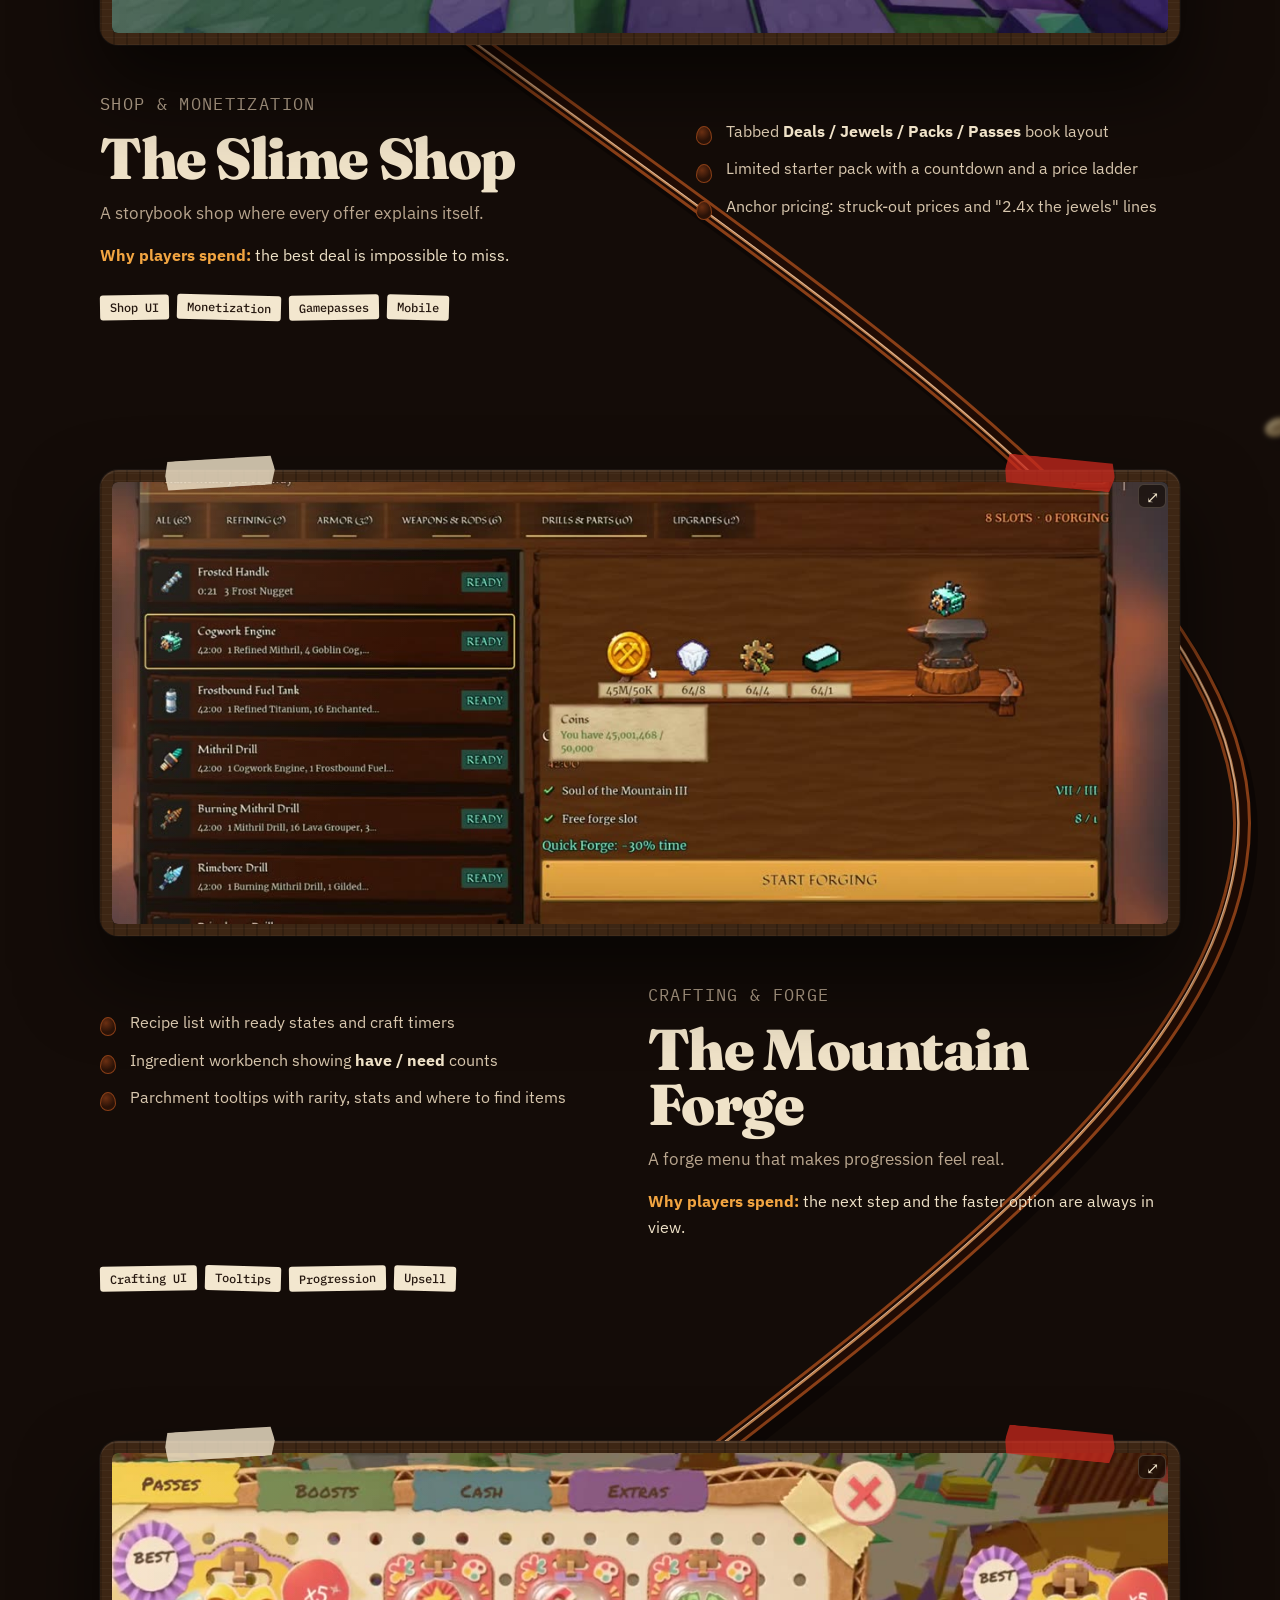
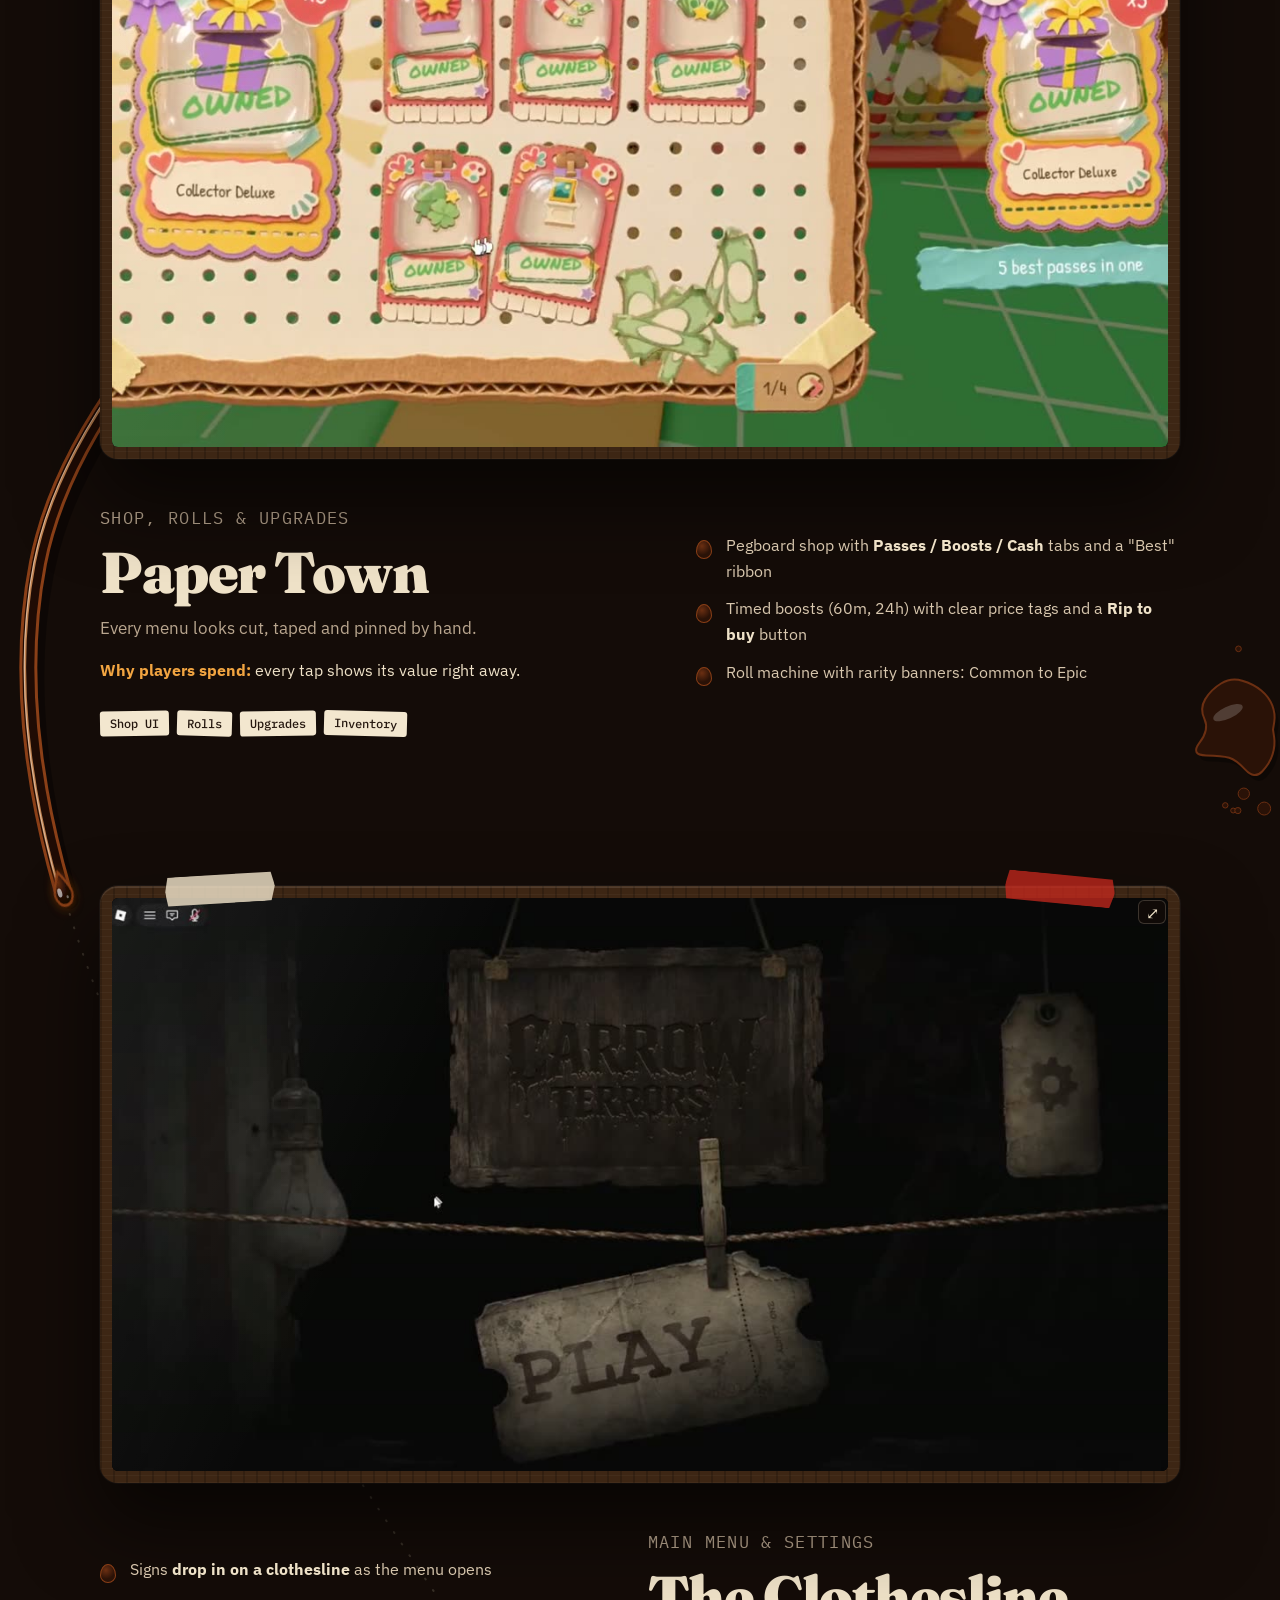
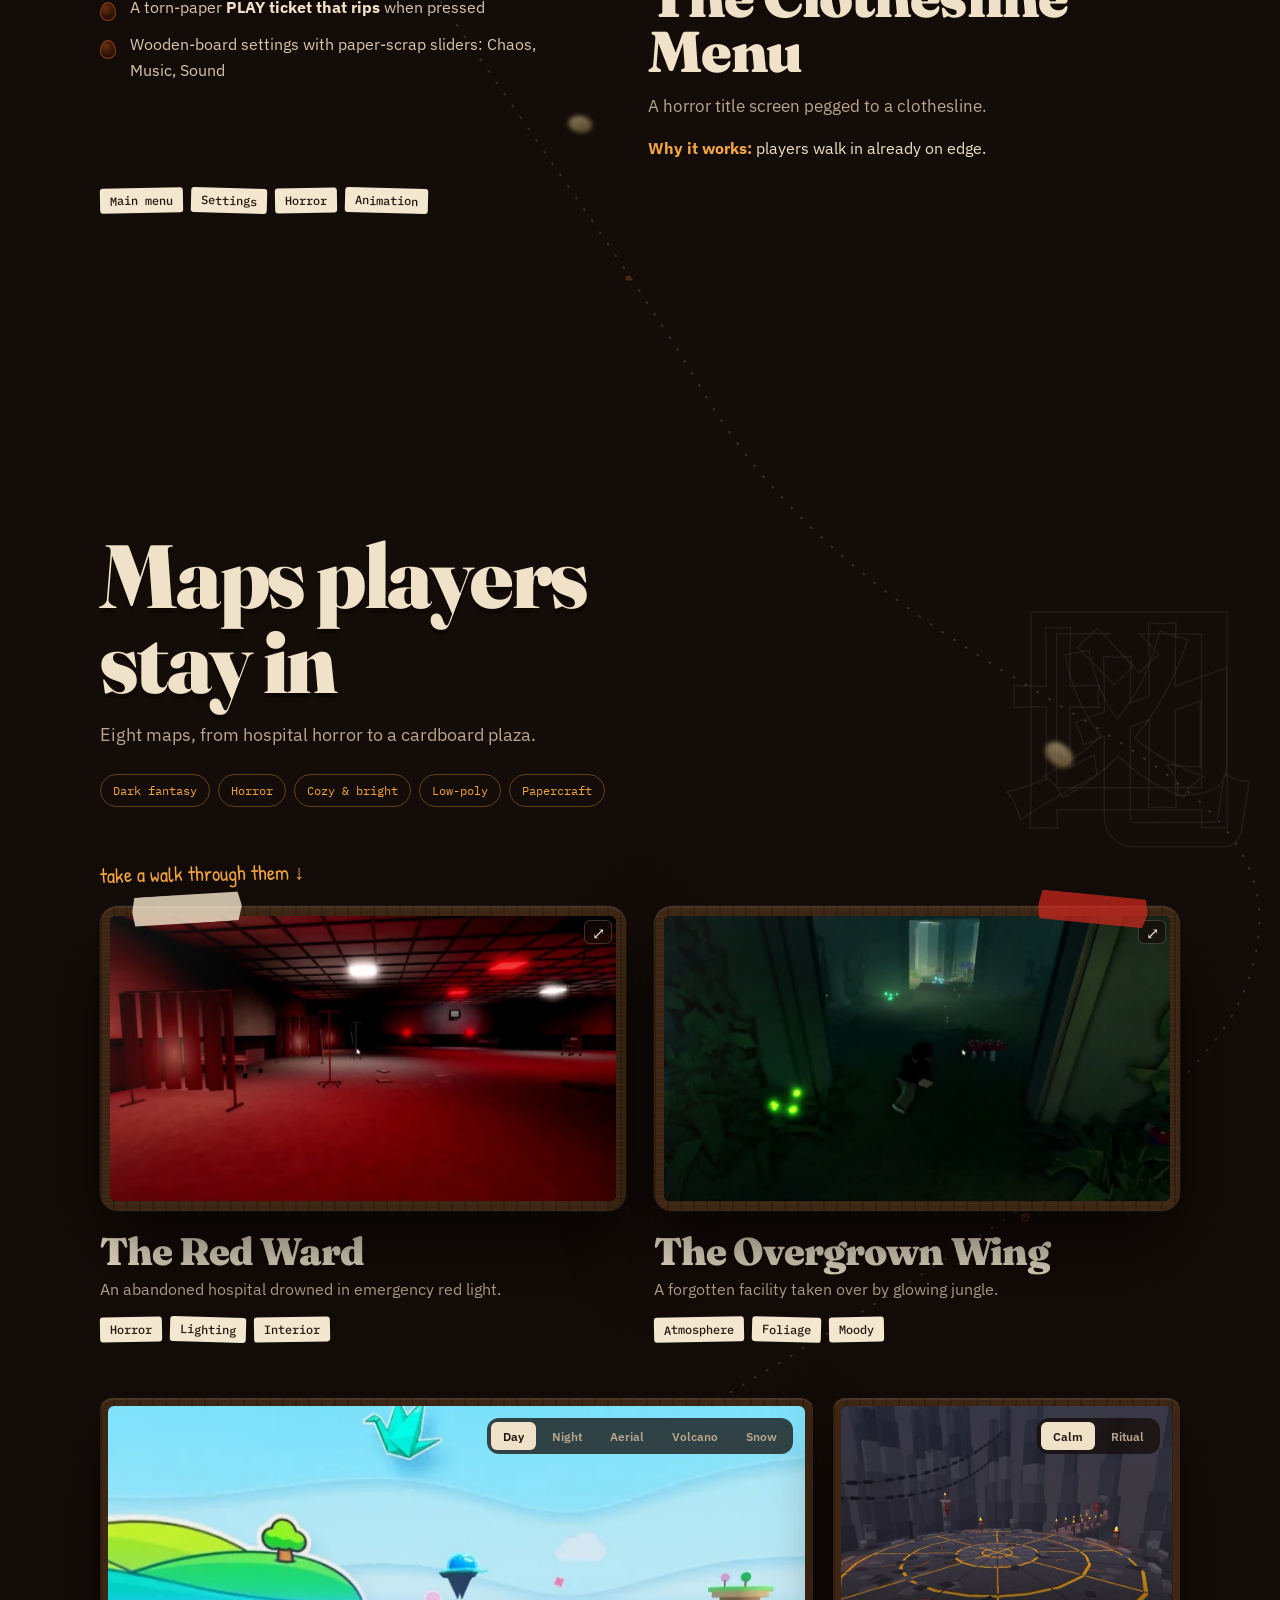
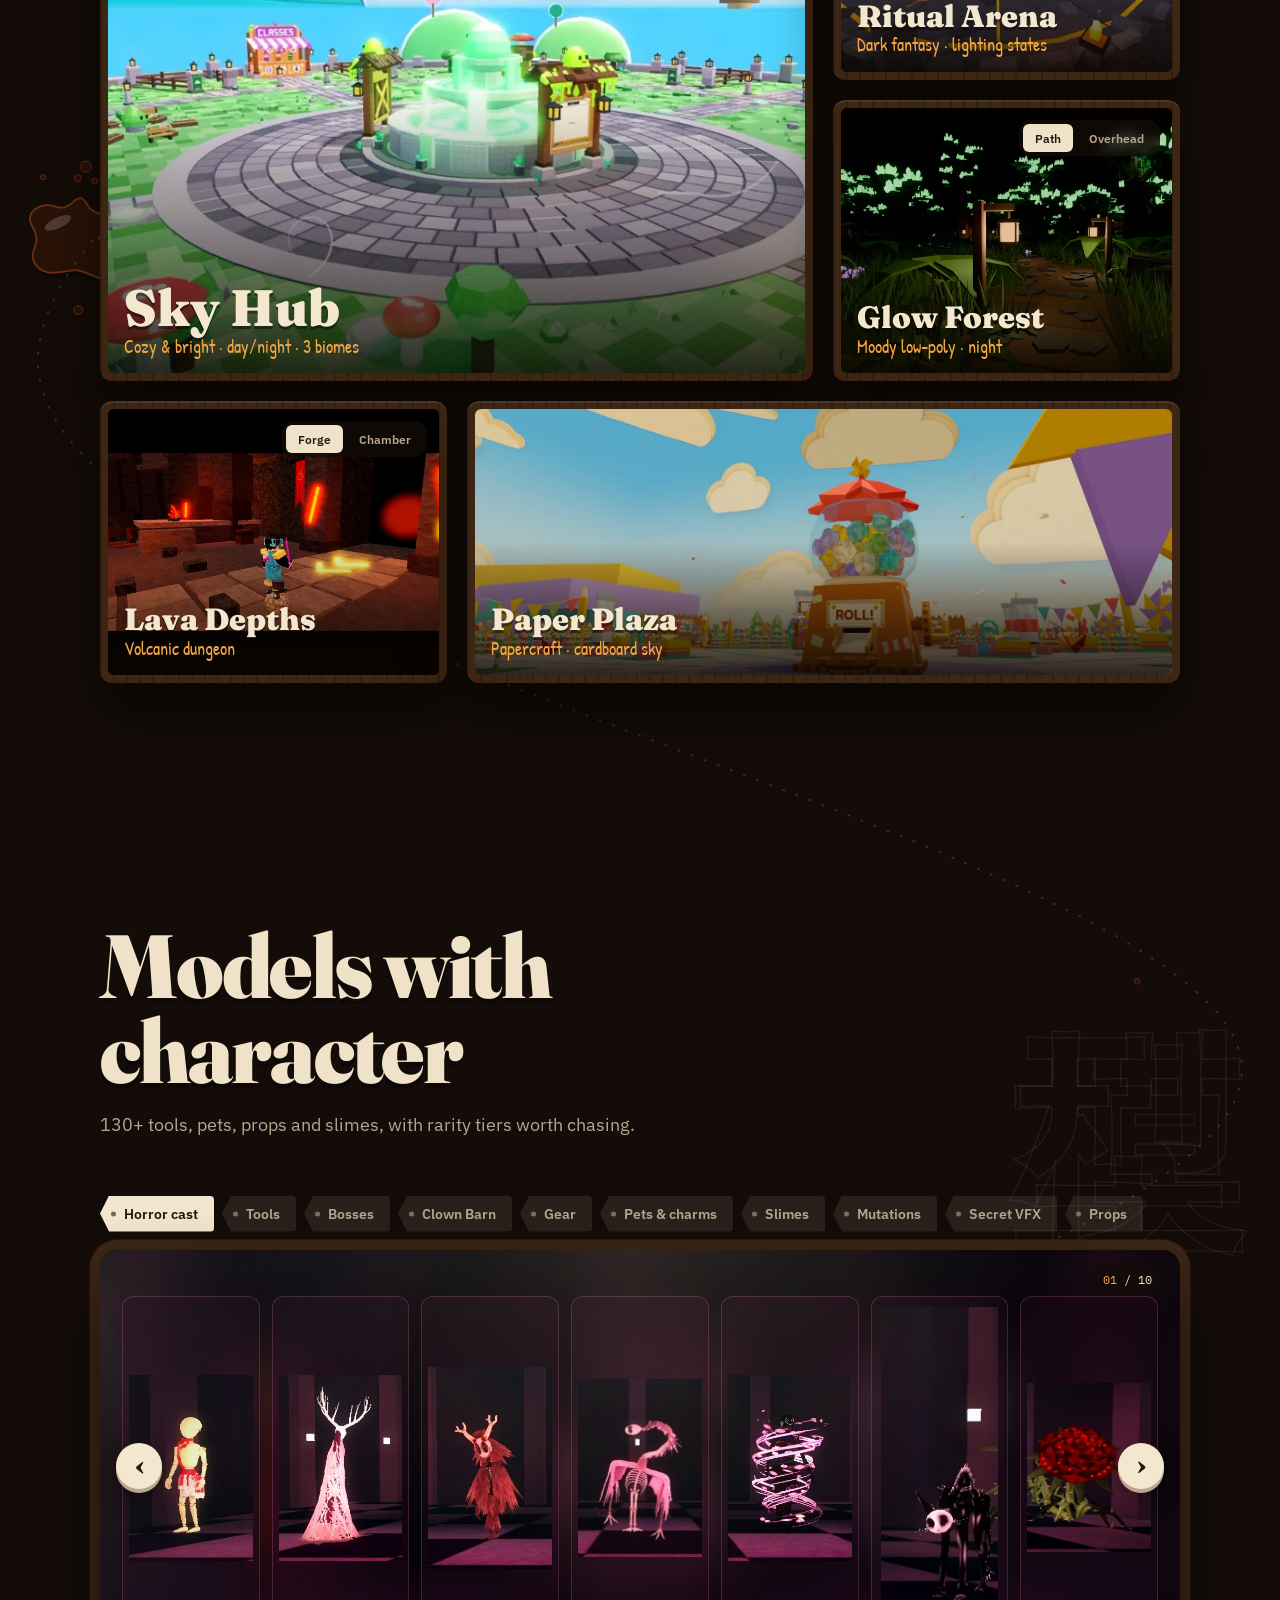
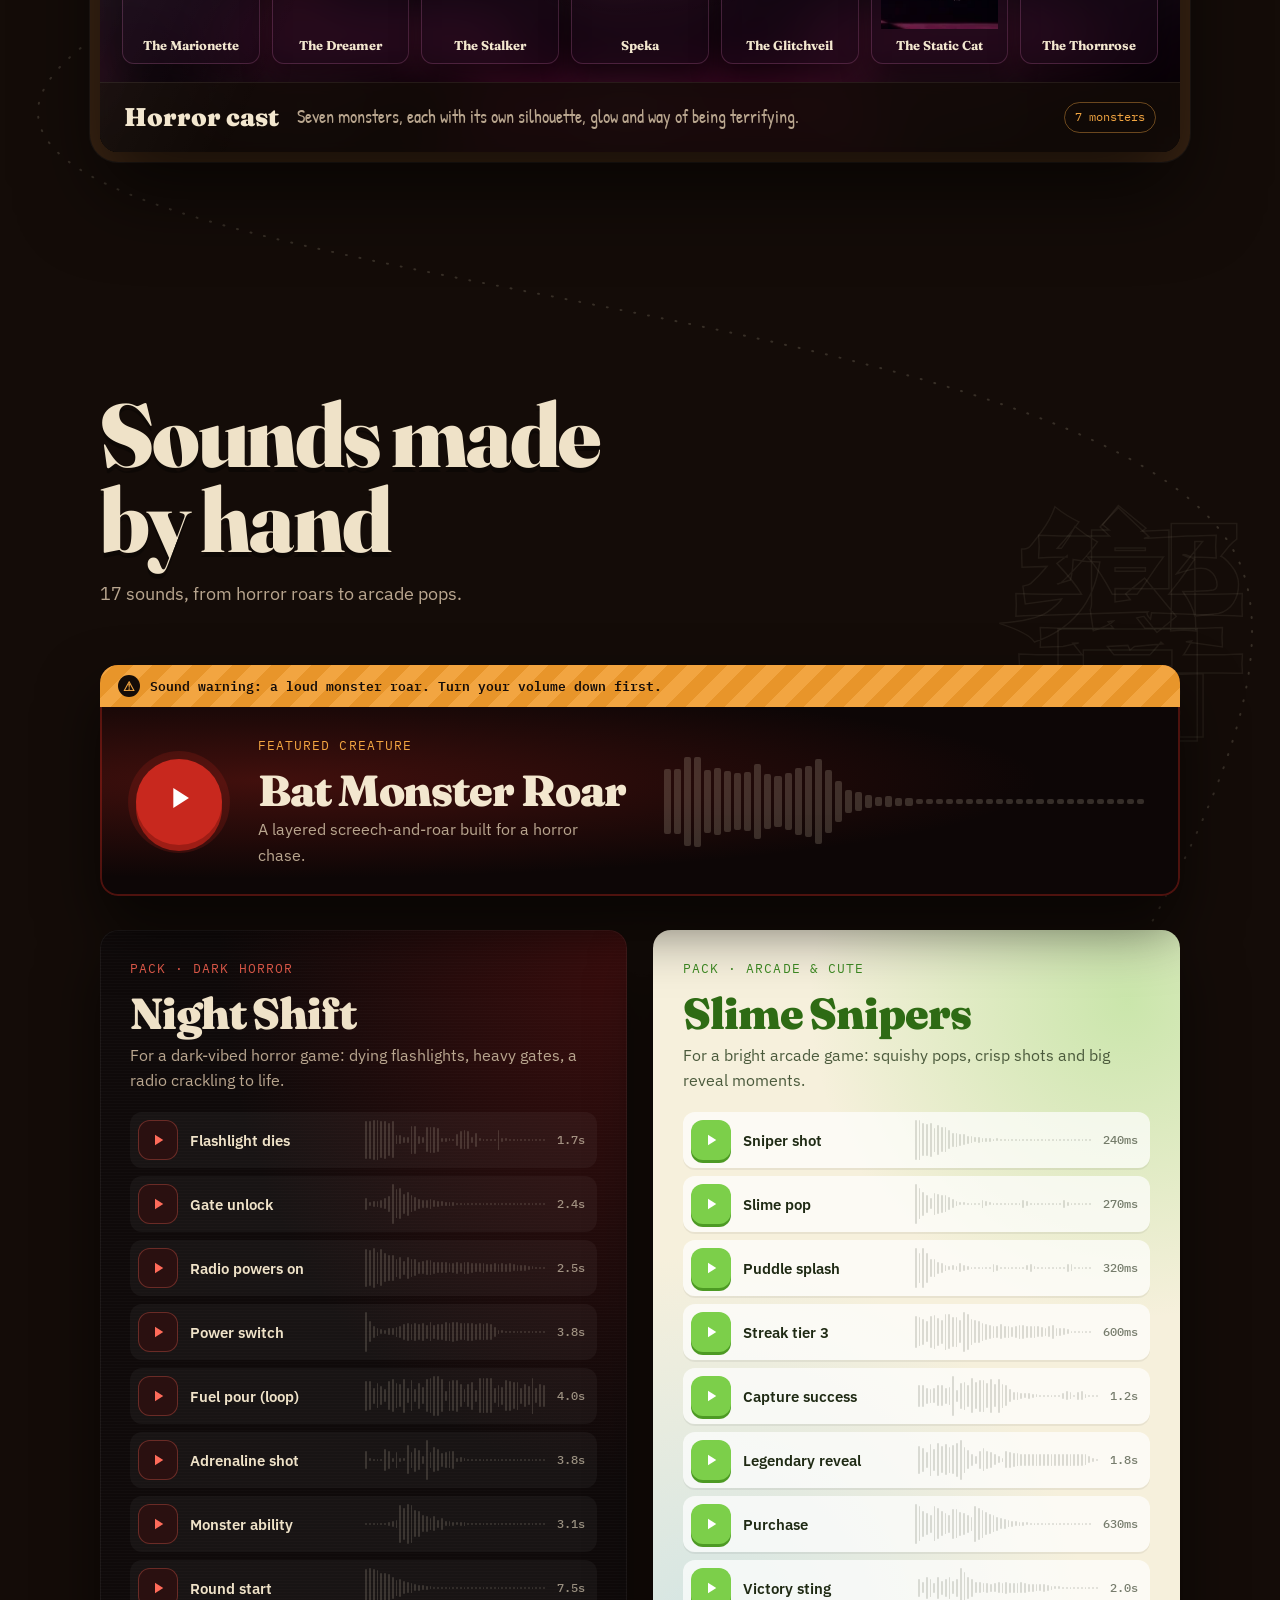
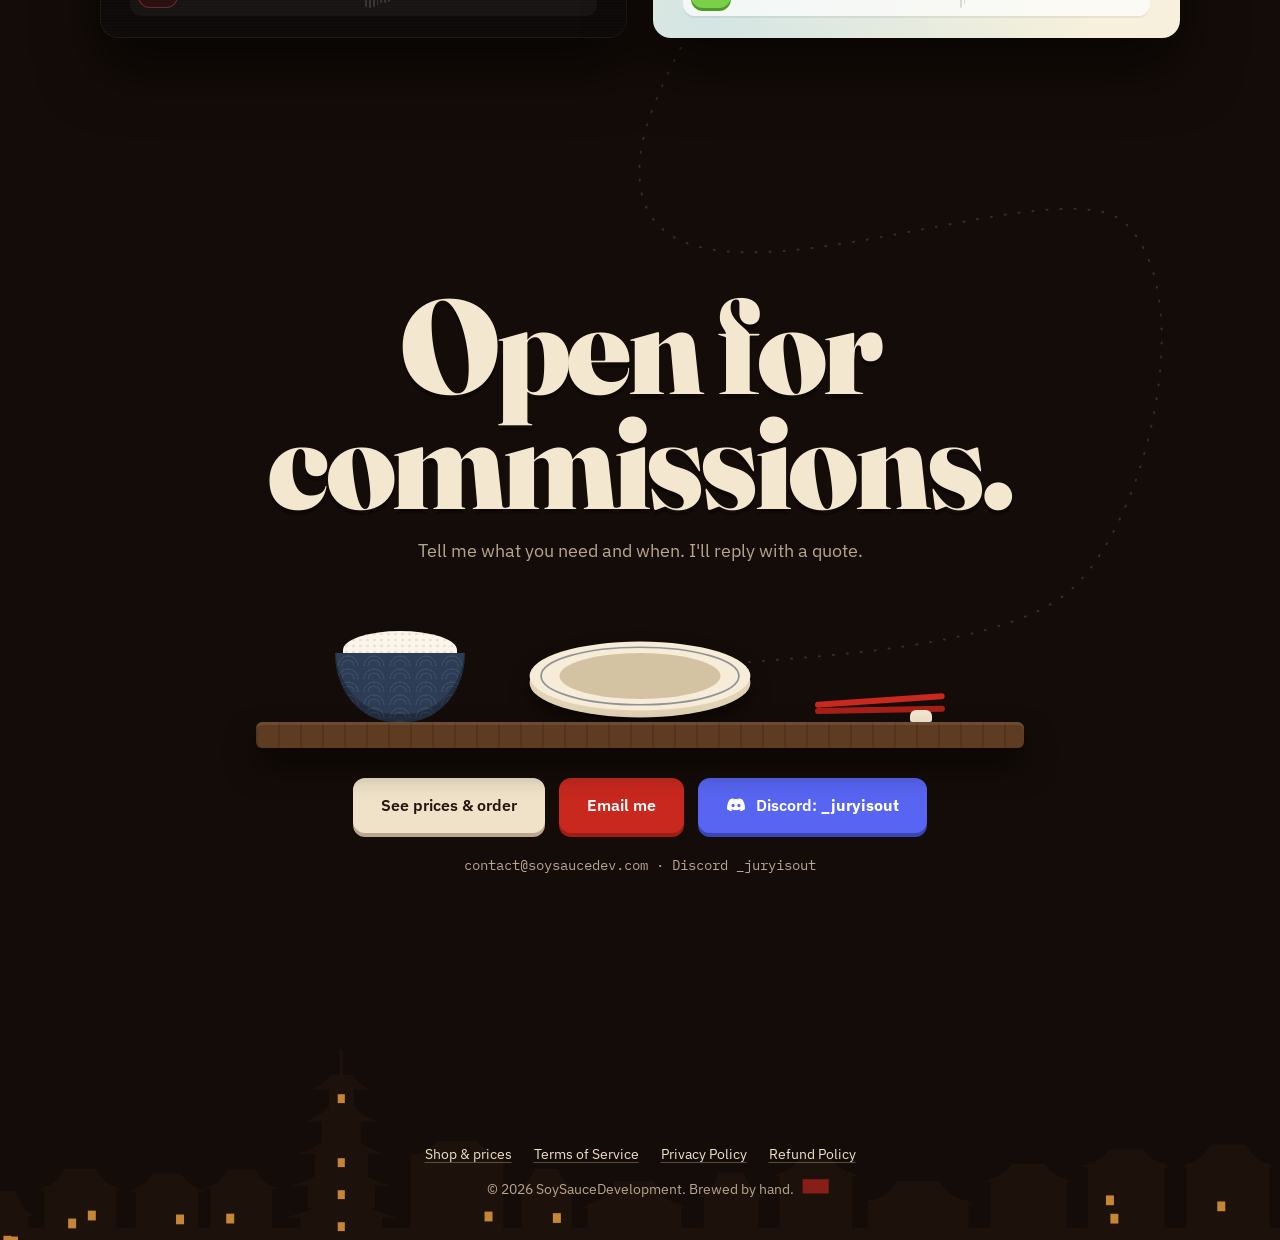
==== commit 9e14432c: "Honest Review sale: $15 crossed out, now $6.99 Co-Authored-By: Claude Opus 5.5 <noreply@anthropic.co" ====
--- a/index.html
+++ b/index.html
@@ -104,7 +104,7 @@
           <div class="order-grid">
             <a href="shop.html#reviews" class="ticket featured">
               <svg viewBox="0 0 32 32" aria-hidden="true"><rect x="3" y="6" width="26" height="18" rx="3"/><path d="M13 11v8l7-4z"/><path d="M9 28h14"/></svg>
-              <b>Reviews &amp; Promos</b><span>Get your game honestly reviewed or promoted on video</span><span class="prices-row"><i>Honest Review <strong>$15</strong></i><i>Promo Video <strong>$30</strong></i></span><em class="mono">order now</em>
+              <b>Reviews &amp; Promos</b><span>Get your game honestly reviewed or promoted on video</span><span class="prices-row"><i>Honest Review <s>$15</s> <strong>$6.99</strong> <small class="sale-tag">sale</small></i><i>Promo Video <strong>$30</strong></i></span><em class="mono">order now</em>
             </a>
             <a href="#work" class="ticket">
               <svg viewBox="0 0 32 32" aria-hidden="true"><rect x="3" y="5" width="26" height="20" rx="3"/><path d="M3 10h26M8 15h9M8 19h6"/><circle cx="23" cy="17" r="3"/></svg>
--- a/style.css
+++ b/style.css
@@ -802,3 +802,9 @@
 .coach-cta-text,.coach-cta-meta{grid-column:1}
 .coach-cta-arrow{grid-column:2;grid-row:1 / 3}
 @media (max-width:640px){ .bottle-wrap{z-index:4} }
+
+/* review sale */
+.price .was{font:800 1.5rem/1 var(--display);color:#9a8470;text-decoration:line-through 3px var(--red)}
+.sale-tag{font-family:var(--mono);font-size:.72rem!important;font-style:normal;letter-spacing:.08em;text-transform:uppercase;padding:3px 8px;border-radius:6px;background:var(--red);color:#fff!important}
+.ticket .prices-row s{opacity:.65;text-decoration-thickness:2px}
+.ticket .prices-row .sale-tag{position:static;margin-left:6px;background:var(--paper);color:var(--red)!important}
